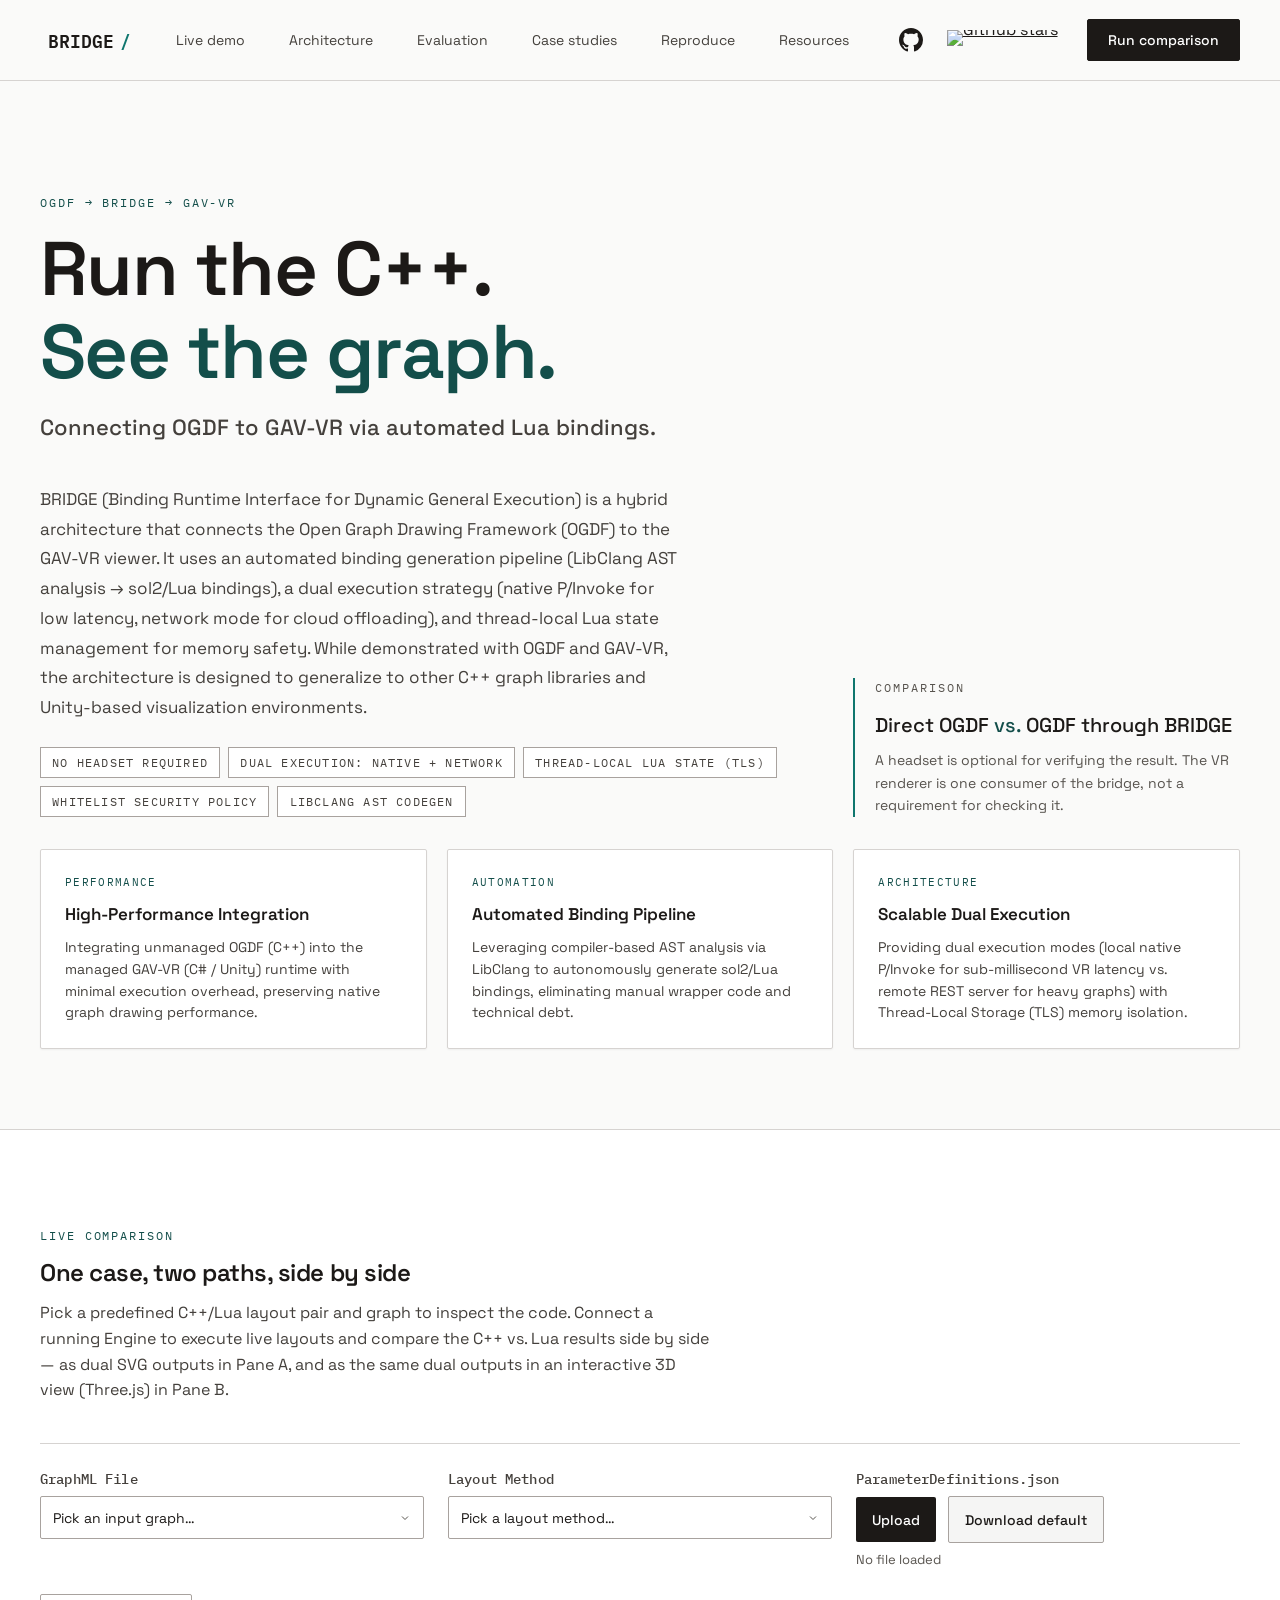
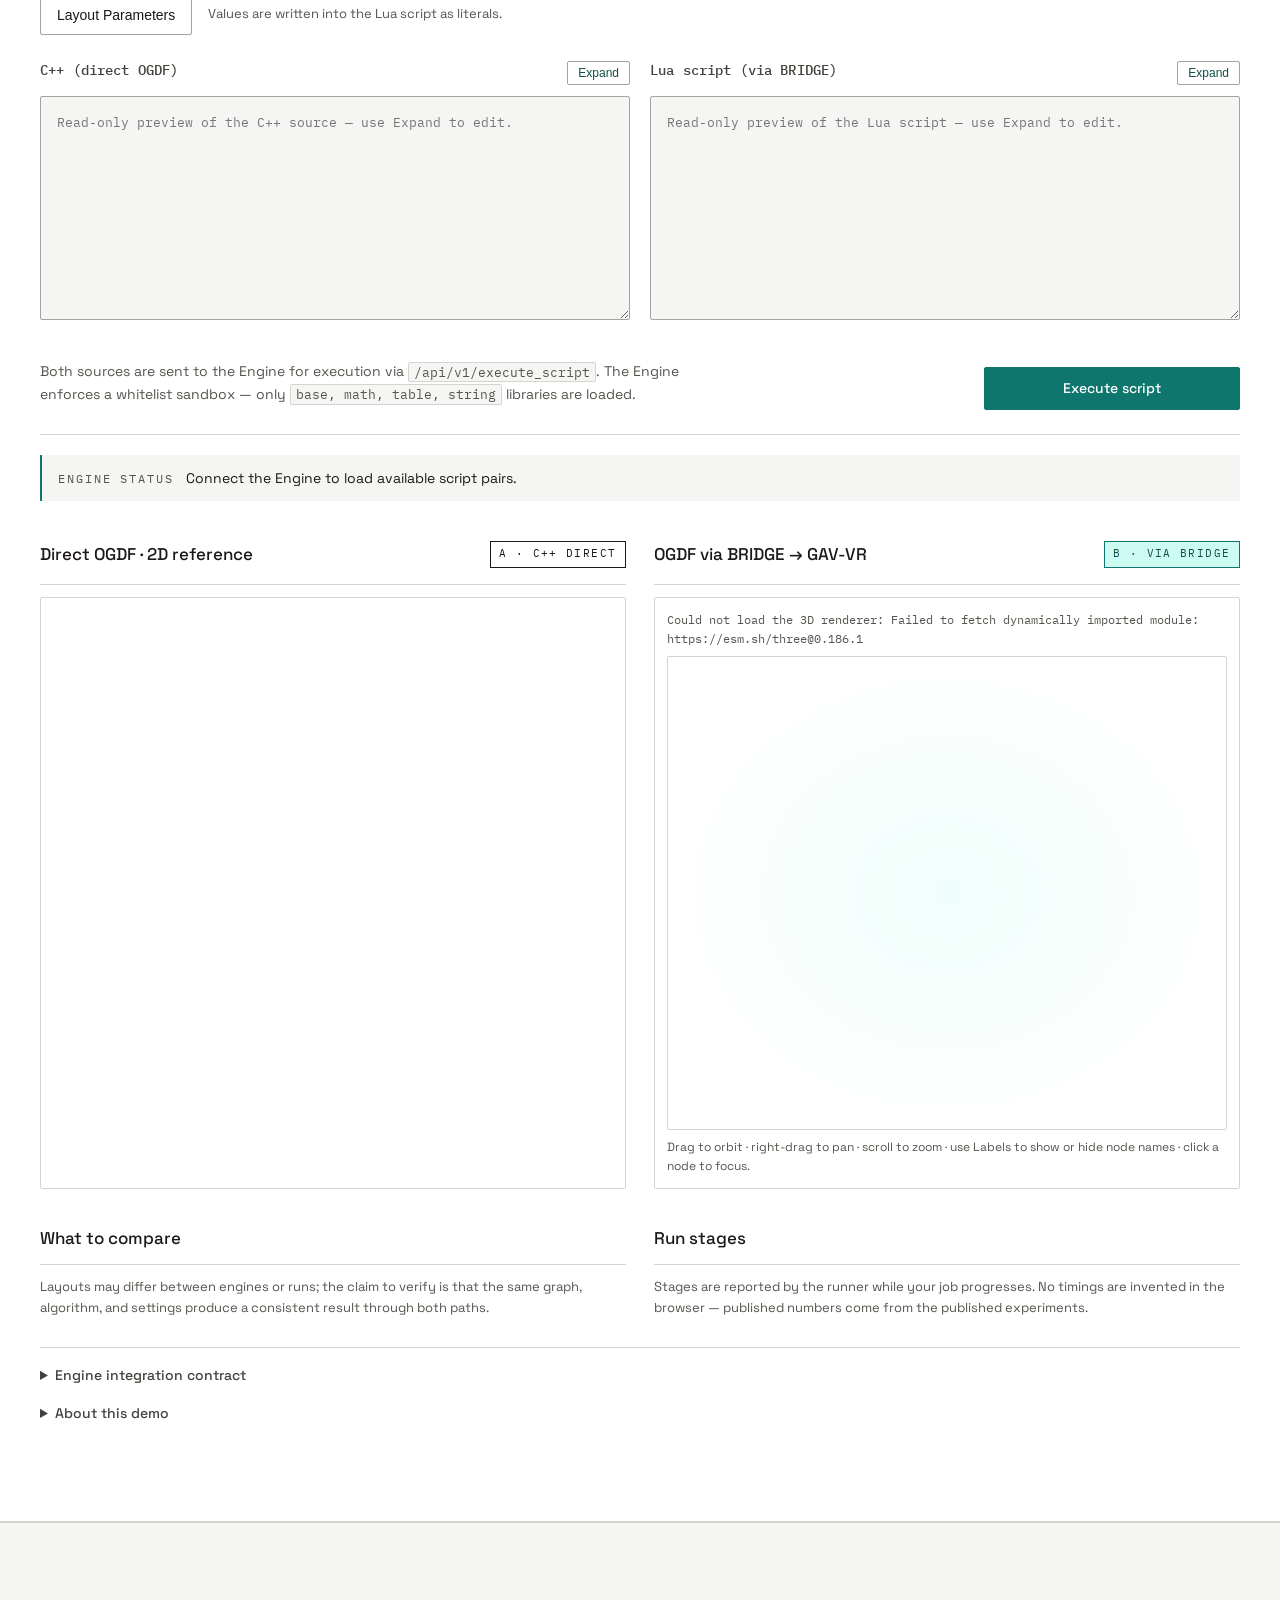
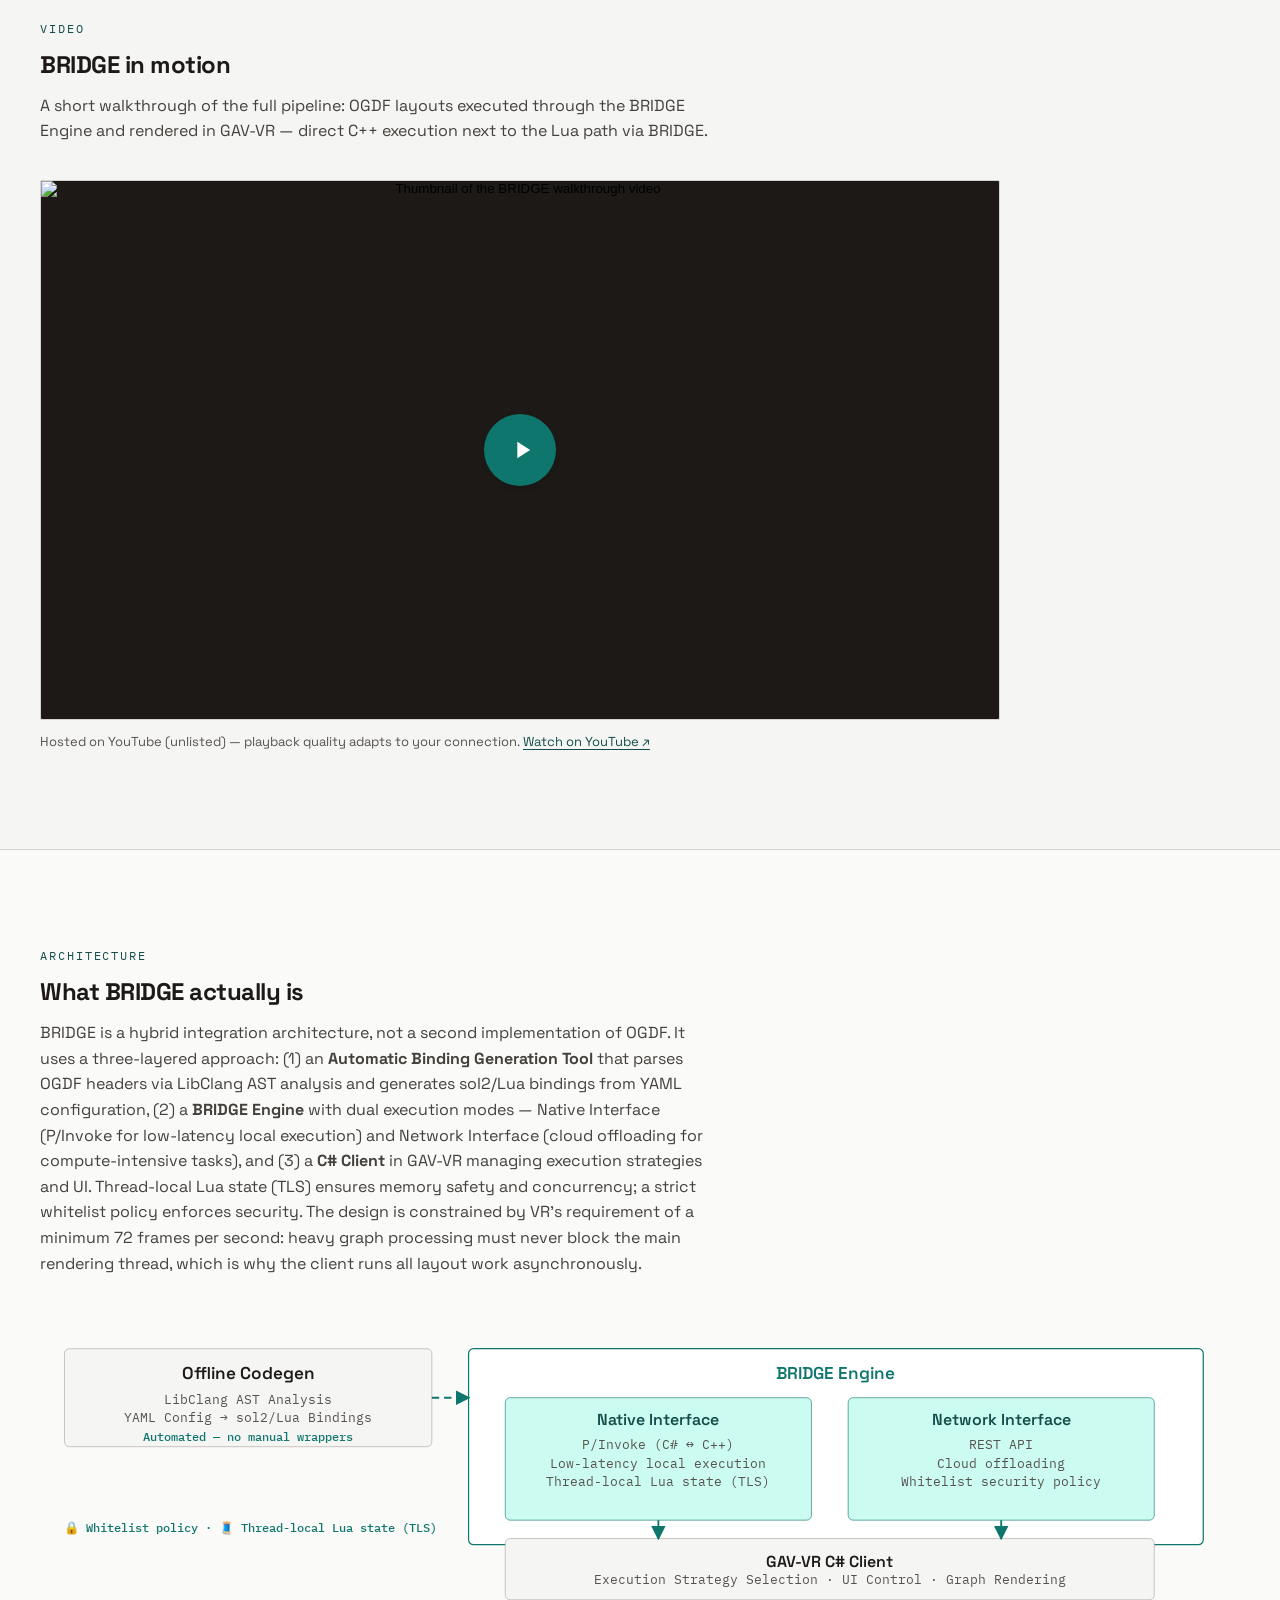
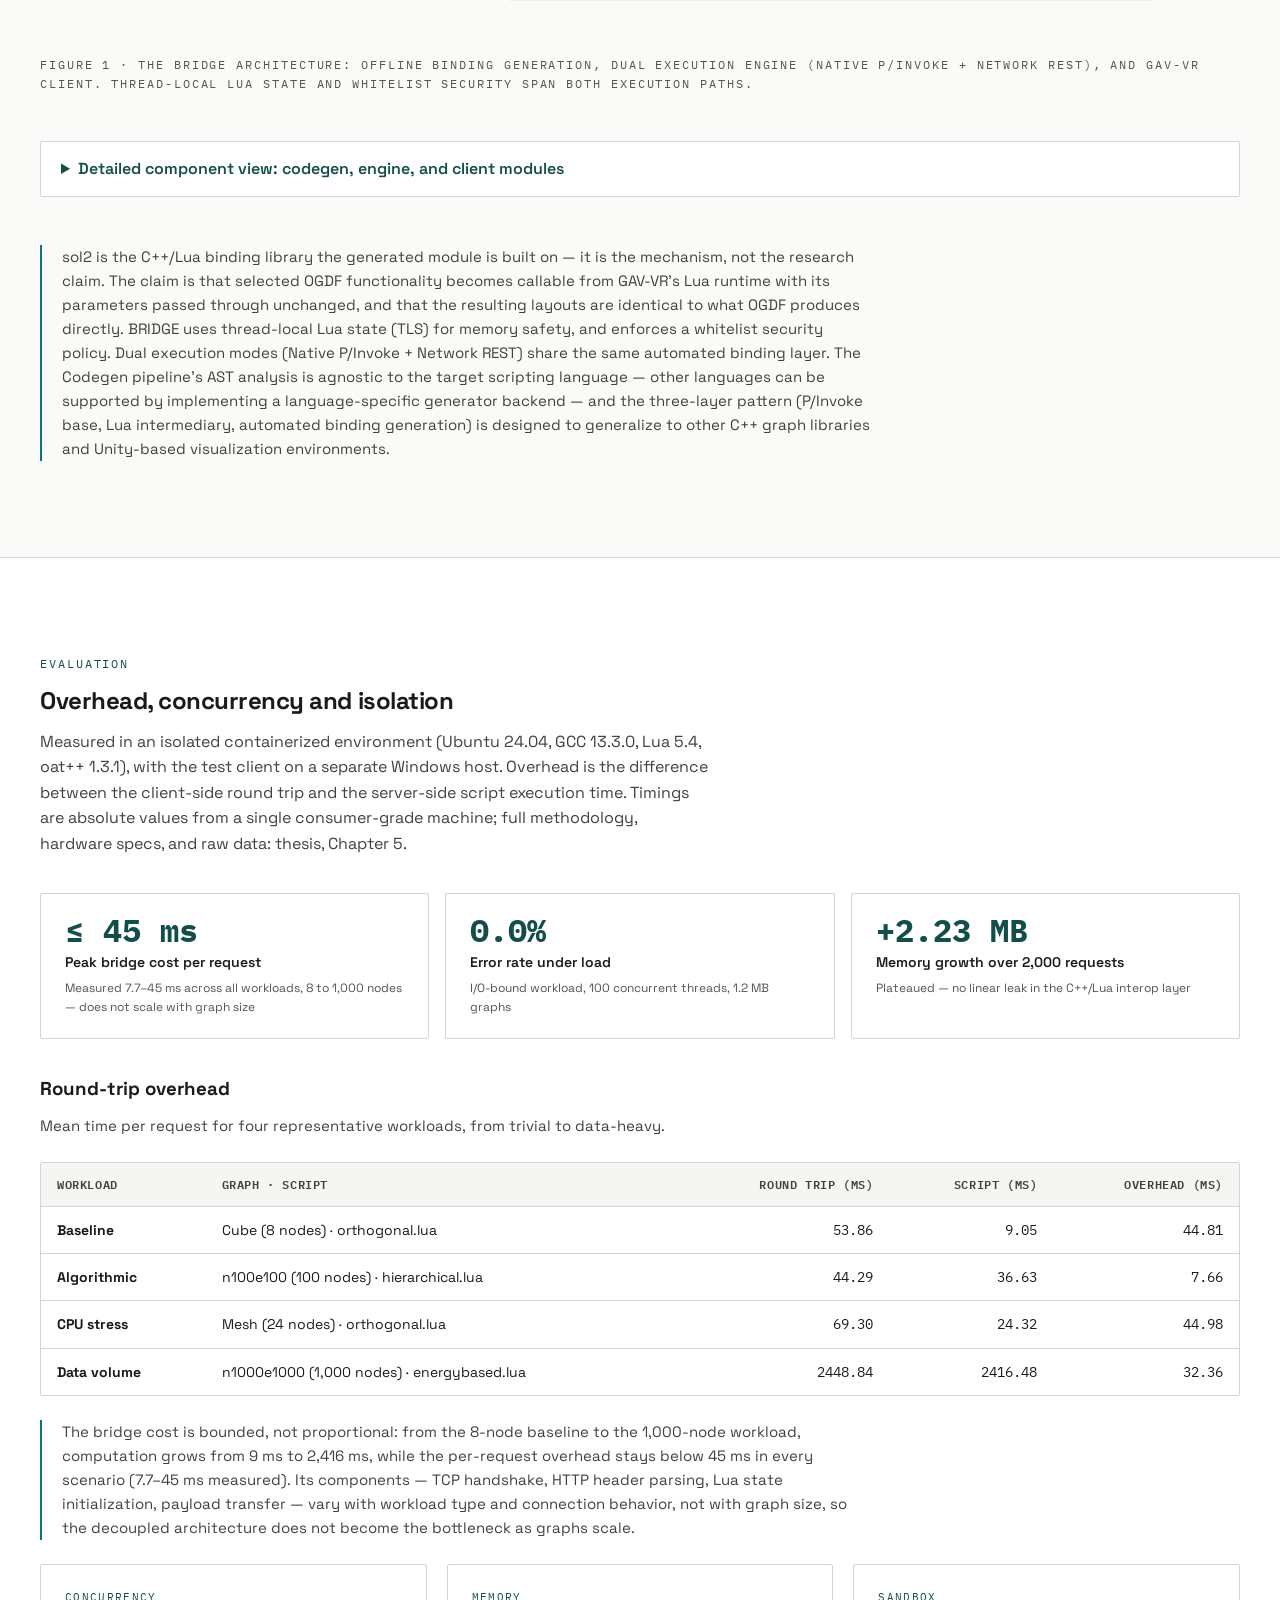
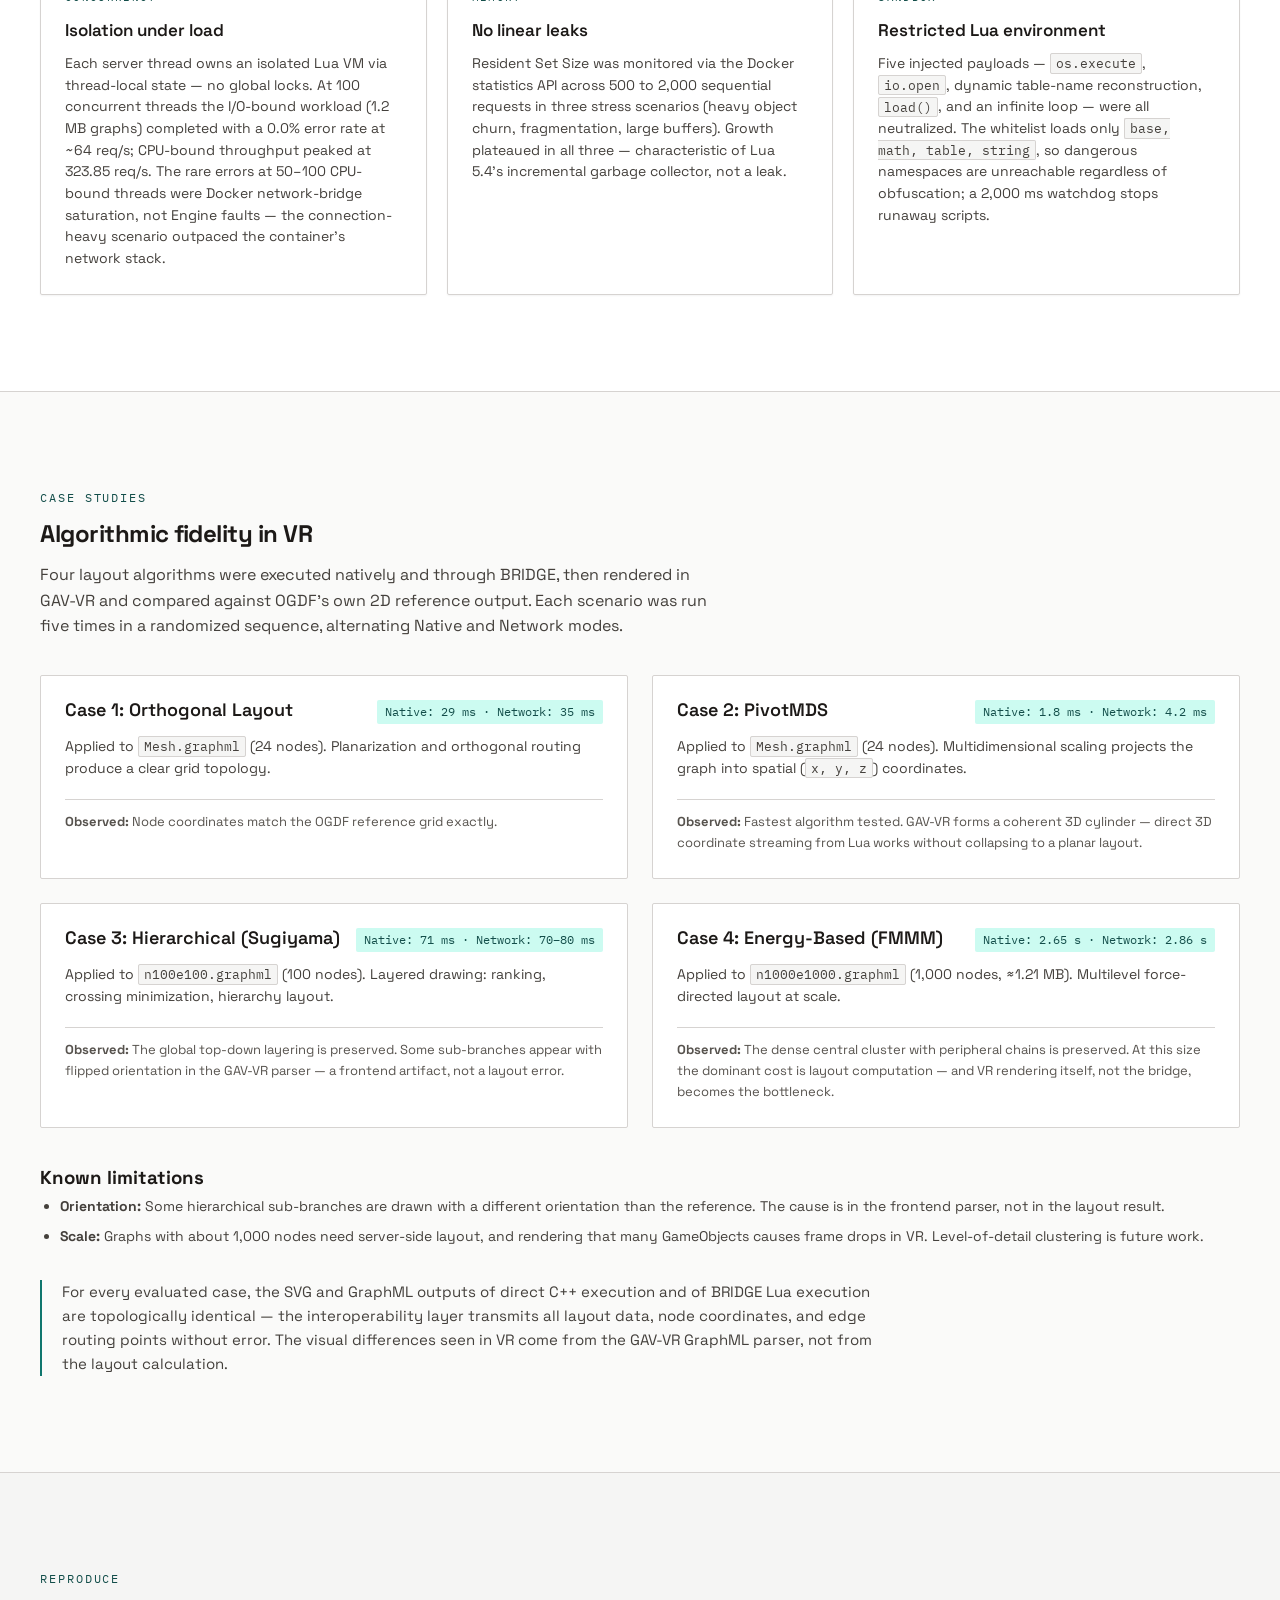
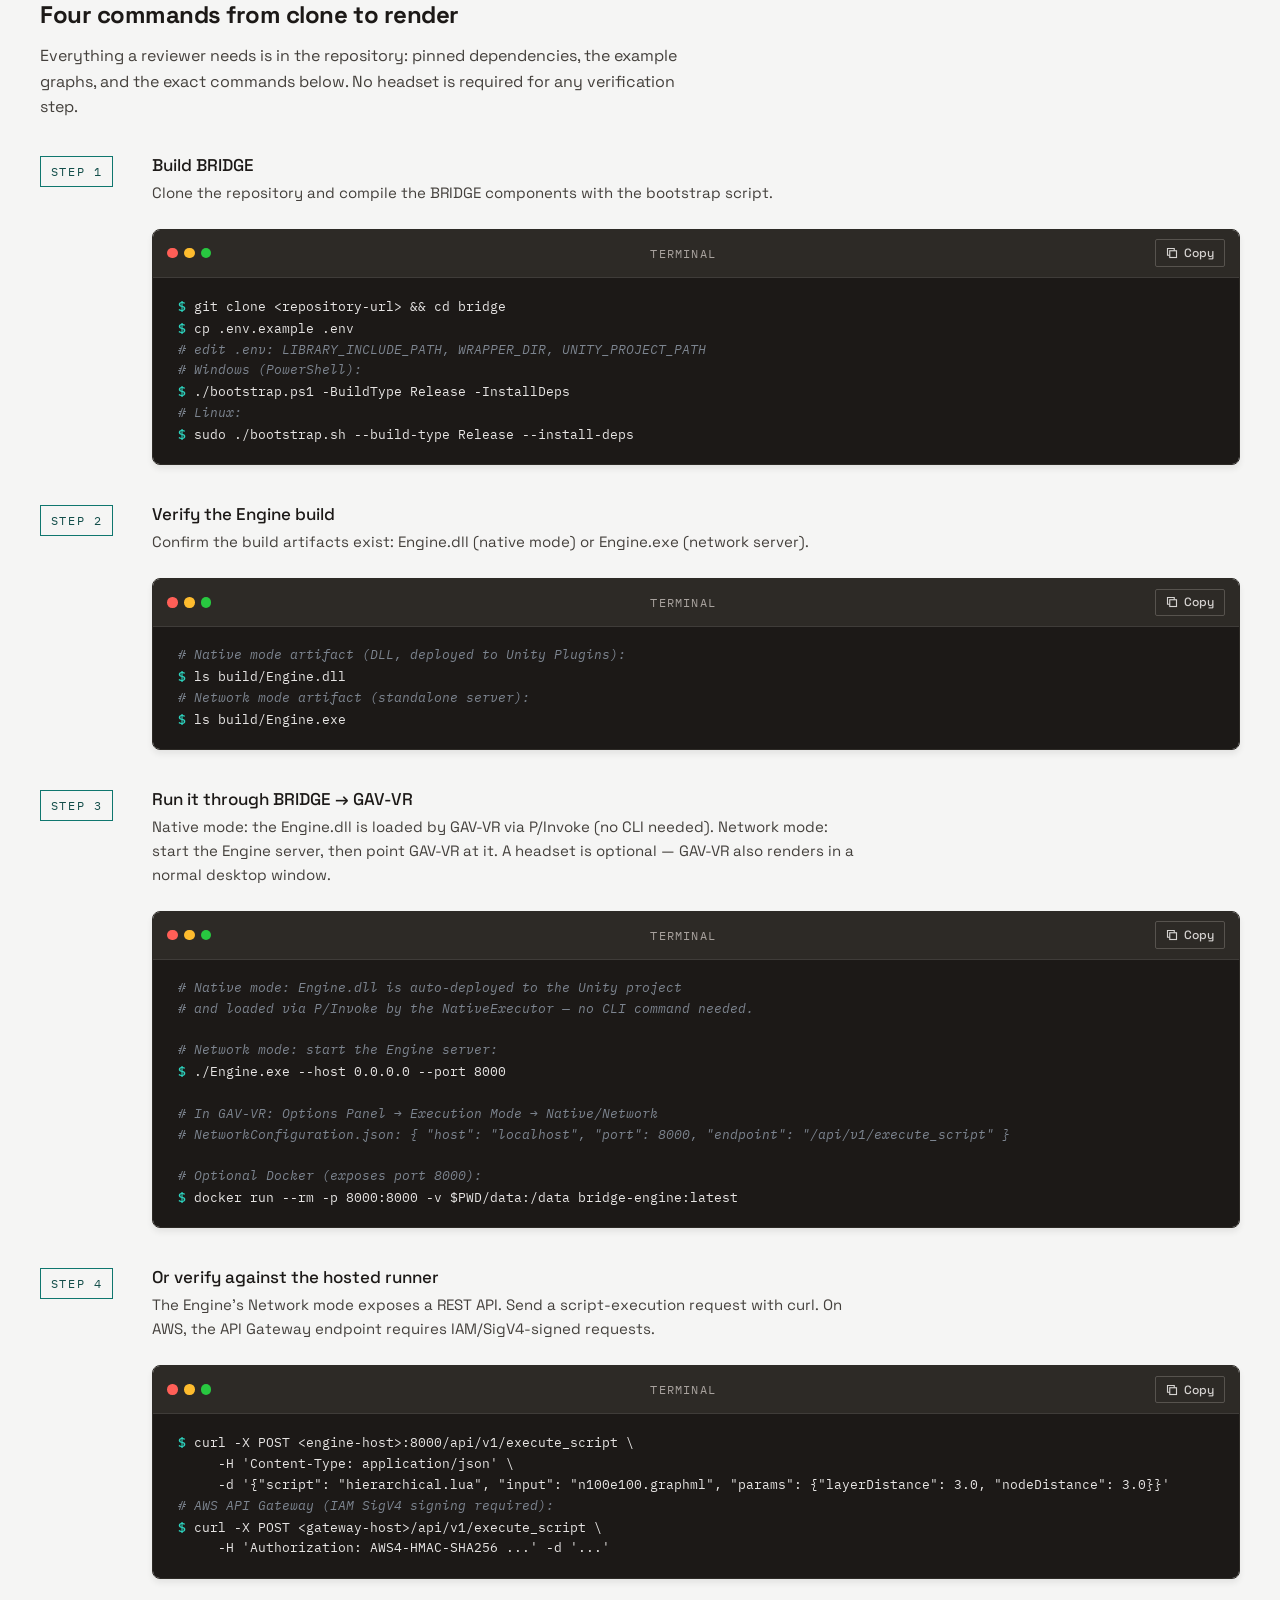
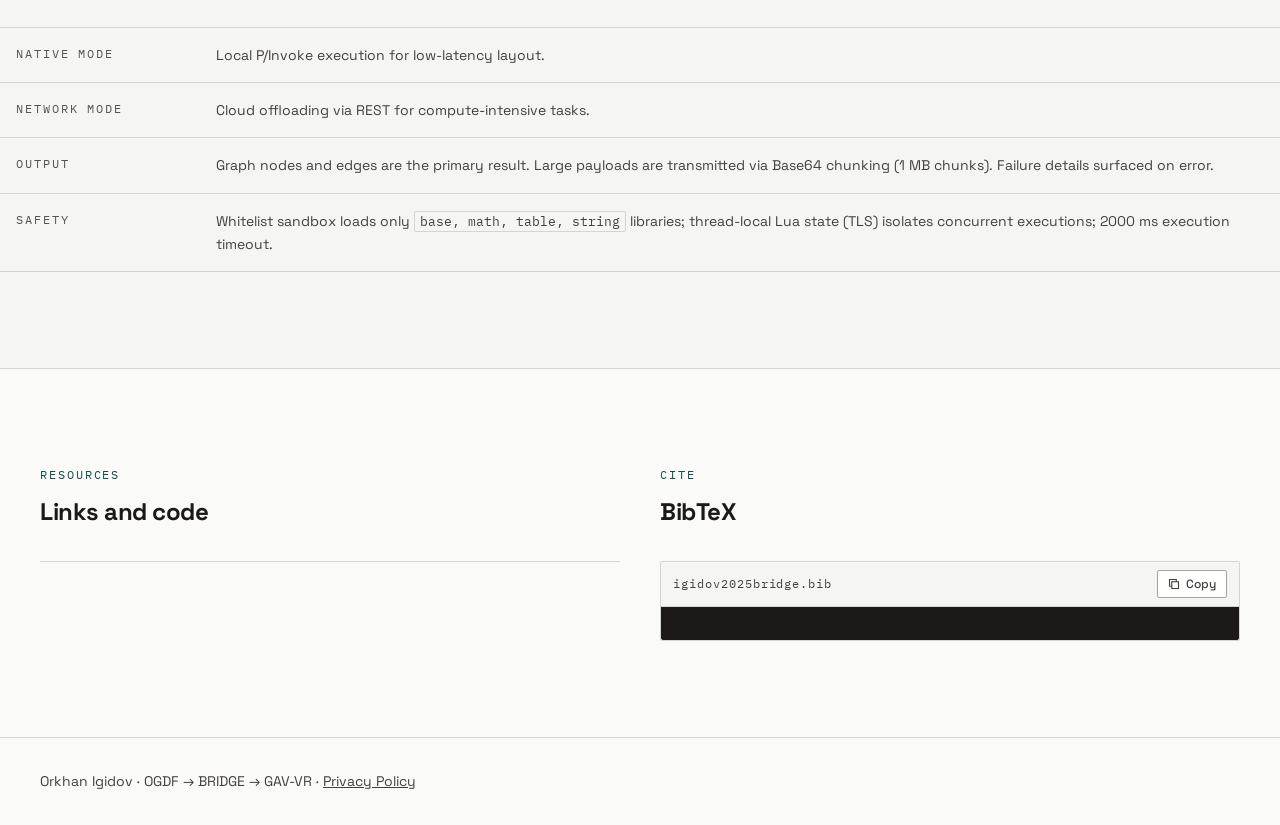
==== index.html @ afc6e01b "refactor: drop redundant Path A/B code tabs" ====
<!DOCTYPE html>
<html lang="en">

<head>
    <meta charset="UTF-8">
    <meta name="viewport" content="width=device-width, initial-scale=1.0">
    <meta name="theme-color" content="#0f766e">
    <title>BRIDGE — Connecting OGDF to GAV-VR</title>
    <meta name="description"
        content="BRIDGE: A hybrid architecture connecting OGDF (C++) to GAV-VR (C#) via automated Lua bindings. Dual execution (native P/Invoke & network REST), thread-local Lua state management, and a whitelist security policy.">
    <link rel="icon" href="favicon.svg" type="image/svg+xml">
    <link rel="preconnect" href="https://fonts.googleapis.com">
    <link rel="preconnect" href="https://fonts.gstatic.com" crossorigin>
    <link rel="preload" as="style"
        href="https://fonts.googleapis.com/css2?family=Space+Grotesk:wght@400;500;600;700&family=IBM+Plex+Mono:wght@400;500&display=swap">
    <link
        href="https://fonts.googleapis.com/css2?family=Space+Grotesk:wght@400;500;600;700&family=IBM+Plex+Mono:wght@400;500&display=swap"
        rel="stylesheet">
    <link rel="stylesheet" href="assets/css/site.css">
    <script type="importmap">
        {
            "imports": {
                "three": "https://esm.sh/three@0.186.1",
                "three/": "https://esm.sh/three@0.186.1/"
            }
        }
    </script>
    <script defer src="https://cloud.umami.is/script.js" data-website-id="b0d4f36b-e59e-4ef0-b8a6-f414ddff5cad"></script>
</head>

<body>

    <header class="site-header">
        <div class="container header-inner">
            <a class="brand" href="#top">BRIDGE<span class="brand-mark">/</span></a>
            <nav class="nav" aria-label="Main">
                <a class="nav-link" href="#demo">Live demo</a>
                <a class="nav-link" href="#architecture">Architecture</a>
                <a class="nav-link" href="#evaluation">Evaluation</a>
                <a class="nav-link" href="#case-studies">Case studies</a>
                <a class="nav-link" href="#reproduce">Reproduce</a>
                <a class="nav-link" href="#resources">Resources</a>
            </nav>
            <div class="gh-group">
                <a class="btn btn--dark btn-icon" href="https://github.com/orkhanigidov/bridge" target="_blank" rel="noopener" title="View BRIDGE on GitHub" aria-label="View BRIDGE on GitHub">
                    <svg width="24" height="24" viewBox="0 0 16 16" fill="currentColor" aria-hidden="true">
                        <path d="M8 0C3.58 0 0 3.58 0 8c0 3.54 2.29 6.53 5.47 7.59.4.07.55-.17.55-.38 0-.19-.01-.82-.01-1.49-2.01.37-2.53-.49-2.69-.94-.09-.23-.48-.94-.82-1.13-.28-.15-.68-.52-.01-.53.63-.01 1.08.58 1.23.82.72 1.21 1.87.87 2.33.66.07-.52.28-.87.51-1.07-1.78-.2-3.64-.89-3.64-3.95 0-.87.31-1.59.82-2.15-.08-.2-.36-1.02.08-2.12 0 0 .67-.21 2.2.82.64-.18 1.32-.27 2-.27.68 0 1.36.09 2 .27 1.53-1.04 2.2-.82 2.2-.82.44 1.1.16 1.92.08 2.12.51.56.82 1.27.82 2.15 0 3.07-1.87 3.75-3.65 3.95.29.25.54.73.54 1.48 0 1.07-.01 1.93-.01 2.2 0 .21.15.46.55.38A8.01 8.01 0 0 0 16 8c0-4.42-3.58-8-8-8z"/>
                    </svg>
                </a>
                <a class="star-badge-link" href="https://github.com/orkhanigidov/bridge" target="_blank" rel="noopener" title="Star BRIDGE on GitHub" aria-label="Star BRIDGE on GitHub">
                    <img src="https://img.shields.io/github/stars/orkhanigidov/bridge?style=flat&label=stars&labelColor=fafaf9&color=24292e" alt="GitHub stars" height="20">
                </a>
            </div>
            <a class="btn btn--dark" href="#demo">Run comparison</a>
        </div>
    </header>

    <main id="top">

        <!-- ============ HERO ============ -->
        <section class="hero container">
            <p class="eyebrow">OGDF → BRIDGE → GAV-VR</p>
            <h1 class="hero-title">Run the C++.<br><span class="accent">See the graph.</span></h1>
            <p class="hero-sub">Connecting OGDF to GAV-VR via automated Lua bindings.</p>
            <div class="hero-grid">
                <div>
                    <p class="hero-lede">
                        BRIDGE (Binding Runtime Interface for Dynamic General Execution) is a hybrid architecture that connects the Open Graph Drawing Framework (OGDF) to the
                        GAV-VR viewer. It uses an automated binding generation pipeline (LibClang AST analysis →
                        sol2/Lua bindings), a dual execution strategy (native P/Invoke for low latency, network mode for
                        cloud offloading), and thread-local Lua state management for memory safety. While demonstrated
                        with OGDF and GAV-VR, the architecture is designed to generalize to other C++ graph libraries
                        and Unity-based visualization environments.
                    </p>
                    <div class="badge-row">
                        <span class="badge">No headset required</span>
                        <span class="badge">Dual execution: native + network</span>
                        <span class="badge">Thread-local Lua state (TLS)</span>
                        <span class="badge">Whitelist security policy</span>
                        <span class="badge">LibClang AST codegen</span>
                    </div>
                </div>
                <div class="hero-aside">
                    <p class="label">Comparison</p>
                    <p class="hero-aside-title">Direct OGDF <span class="accent">vs.</span> OGDF through BRIDGE</p>
                    <p class="hero-aside-note">A headset is optional for verifying the result. The VR renderer is one
                        consumer of the bridge, not a requirement for checking it.</p>
                </div>
            </div>

            <div class="rq-grid">
                <div class="rq-card">
                    <span class="meta-role">Performance</span>
                    <h3>High-Performance Integration</h3>
                    <p>Integrating unmanaged OGDF (C++) into the managed GAV-VR (C# / Unity) runtime with minimal execution overhead, preserving native graph drawing performance.</p>
                </div>
                <div class="rq-card">
                    <span class="meta-role">Automation</span>
                    <h3>Automated Binding Pipeline</h3>
                    <p>Leveraging compiler-based AST analysis via LibClang to autonomously generate sol2/Lua bindings, eliminating manual wrapper code and technical debt.</p>
                </div>
                <div class="rq-card">
                    <span class="meta-role">Architecture</span>
                    <h3>Scalable Dual Execution</h3>
                    <p>Providing dual execution modes (local native P/Invoke for sub-millisecond VR latency vs. remote REST server for heavy graphs) with Thread-Local Storage (TLS) memory isolation.</p>
                </div>
            </div>
        </section>

        <!-- ============ LIVE DEMO ============ -->
        <section id="demo" class="band band--light">
            <div class="container">
                <div class="demo-head">
                    <div>
                        <p class="eyebrow">Live comparison</p>
                        <h2 class="demo-title">One case, two paths, side by side</h2>
                        <p class="lead">Pick a predefined C++/Lua layout pair and graph to inspect the code. Connect a running Engine to execute live layouts and compare the C++ vs. Lua results side by side — as dual SVG outputs in Pane A, and as the same dual outputs in an interactive 3D view (Three.js) in Pane B.</p>
                    </div>
                    <!-- API-key auth disabled temporarily: the backend no longer
                         accepts API keys. Remove the hidden attribute to re-enable,
                         together with the commented key handling in js/ui/demo.js,
                         js/api/engineClient.js, and js/config/siteConfig.js. -->
                    <div class="api-key-field" hidden>
                        <label class="label" for="api-key">Engine API key (optional)</label>
                        <div class="api-key-row">
                            <input id="api-key" type="password" autocomplete="off" spellcheck="false"
                                placeholder="Enter API key to run live Engine">
                            <button id="load-resources" class="btn btn--dark" type="button">Reload examples</button>
                        </div>
                    </div>
                </div>

                <noscript>
                    <p class="mode-note">The live demo requires JavaScript. All other sections work without it.</p>
                </noscript>

                <div id="panel-case" class="mode-panel">
                    <div class="control-row">
                        <div class="control">
                            <label class="label" for="graph-select">GraphML File</label>
                            <select id="graph-select">
                                <option value="">Pick an input graph…</option>
                            </select>
                        </div>
                        <div class="control">
                            <label class="label" for="method-select">Layout Method</label>
                            <select id="method-select">
                                <option value="">Pick a layout method…</option>
                            </select>
                        </div>
                        <div class="control" id="parameters-upload">
                            <label class="label" for="file-parameters">ParameterDefinitions.json</label>
                            <div class="param-select-group">
                                <label class="param-upload-btn">
                                    Upload
                                    <input type="file" id="file-parameters" accept=".json,application/json"
                                        style="display:none">
                                </label>
                                <a href="examples/parameter-definitions.json" download class="param-download"
                                    title="Download default ParameterDefinitions.json">
                                    Download default
                                </a>
                            </div>
                            <div id="param-file-status" class="param-file-status">No file loaded</div>
                        </div>
                    </div>

                    <!-- Layout parameters: fields live in the modal, opened from the toolbar. -->
                    <div class="params-toolbar">
                        <button type="button" id="open-parameters" class="param-open-btn" aria-haspopup="dialog">
                            Layout Parameters
                            <span id="parameters-count" class="param-count" hidden>0</span>
                        </button>
                        <span class="param-toolbar-note">Values are written into the Lua script as literals.</span>
                    </div>

                    <div class="editor-grid">
                        <div class="editor">
                            <div class="editor-head">
                                <label class="label" for="source-direct">C++ (direct OGDF)</label>
                                <button type="button" class="expand-btn" data-expand="source-direct"
                                    aria-haspopup="dialog" title="Open a larger editor for this source">Expand</button>
                            </div>
                            <textarea id="source-direct" spellcheck="false" readonly
                                title="Read-only preview — use Expand to edit"
                                placeholder="Read-only preview of the C++ source — use Expand to edit."></textarea>
                        </div>
                        <div class="editor">
                            <div class="editor-head">
                                <label class="label" for="source-bridge">Lua script (via BRIDGE)</label>
                                <button type="button" class="expand-btn" data-expand="source-bridge"
                                    aria-haspopup="dialog" title="Open a larger editor for this source">Expand</button>
                            </div>
                            <textarea id="source-bridge" spellcheck="false" readonly
                                title="Read-only preview — use Expand to edit"
                                placeholder="Read-only preview of the Lua script — use Expand to edit."></textarea>
                        </div>
                    </div>

                    <!-- Source editor modal: opened from the Expand button on each editor.
                         Edits are applied to the source field only on Apply. -->
                    <dialog id="editor-modal" class="editor-modal" aria-labelledby="editor-modal-title">
                        <div class="modal-head">
                            <div class="modal-heading">
                                <div>
                                    <h3 id="editor-modal-title">Editor</h3>
                                    <p class="modal-sub">Edits apply to the source when you choose Apply.</p>
                                </div>
                            </div>
                            <button type="button" id="close-editor" class="modal-close"
                                aria-label="Close editor">&times;</button>
                        </div>
                        <div class="modal-body">
                            <div class="code-editor">
                                <pre id="editor-modal-gutter" class="code-editor-gutter" aria-hidden="true">1</pre>
                                <textarea id="editor-modal-source" spellcheck="false" wrap="off"
                                    aria-label="Source code"></textarea>
                            </div>
                        </div>
                        <div class="modal-foot">
                            <span id="editor-modal-status" class="code-editor-status"></span>
                            <div class="modal-actions">
                                <button type="button" id="editor-cancel" class="btn">Cancel</button>
                                <button type="button" id="editor-apply" class="btn btn--primary">Apply</button>
                            </div>
                        </div>
                    </dialog>

                    <div class="custom-foot">
                        <p class="mode-note">Both sources are sent to the Engine for execution via
                            <code>/api/v1/execute_script</code>. The Engine enforces a whitelist sandbox — only
                            <code>base, math, table, string</code> libraries are loaded.
                        </p>
                        <button id="run-custom" class="btn btn--primary" type="button">Execute script</button>
                    </div>
                </div>

                <!-- Layout parameters modal: opened from the toolbar button above. -->
                <dialog id="parameters-modal" class="parameters-modal" aria-labelledby="parameters-modal-title">
                    <div class="modal-head">
                        <div class="modal-heading">
                            <span class="modal-icon" aria-hidden="true">
                                <svg width="20" height="20" viewBox="0 0 24 24" fill="none" stroke="currentColor"
                                    stroke-width="2" stroke-linecap="round" stroke-linejoin="round">
                                    <path d="M4 21v-7M4 10V3M12 21v-9M12 8V3M20 21v-5M20 12V3M1 14h6M9 8h6M17 16h6" />
                                </svg>
                            </span>
                            <div>
                                <h3 id="parameters-modal-title">Layout Parameters</h3>
                                <p class="modal-sub">Fields follow the loaded Lua script — each change is written into the
                                    code as a literal before execution.</p>
                            </div>
                        </div>
                        <button type="button" id="close-parameters" class="modal-close"
                            aria-label="Close layout parameters">&times;</button>
                    </div>
                    <div class="modal-body">
                        <div id="layout-parameters" hidden></div>
                        <p id="parameters-empty" class="param-empty" hidden>
                            No parameters yet. Pick a layout method and a graph first, or upload
                            ParameterDefinitions.json.
                        </p>
                    </div>
                </dialog>

                <p class="status" id="status" role="status" aria-live="polite">
                    <span class="label">Engine status</span>
                    <span id="status-message">Connect the Engine to load available script pairs.</span>
                    <span class="status-job" id="status-job" hidden></span>
                </p>

                <div class="panes">
                    <section class="pane pane--a">
                        <header class="pane-head">
                            <h3>Direct OGDF · 2D reference</h3>
                            <span class="side-tag side-tag--a">A · C++ direct</span>
                        </header>
                        <div class="pane-body">
                            <div class="view-switch" id="svg-switch" hidden role="group" aria-label="Path to display">
                                <button type="button" data-view="cpp" class="is-active">C++ direct</button>
                                <button type="button" data-view="lua">Lua · via BRIDGE</button>
                            </div>
                            <div id="svg-output"></div>
                        </div>
                    </section>
                    <section class="pane pane--b">
                        <header class="pane-head">
                            <h3>OGDF via BRIDGE → GAV-VR</h3>
                            <span class="side-tag side-tag--b">B · via BRIDGE</span>
                        </header>
                        <div class="pane-body pane-body--3d">
                            <div class="view-switch" id="graphml-switch" hidden role="group"
                                aria-label="GraphML source to render">
                                <button type="button" data-view="lua" class="is-active">Lua · via BRIDGE</button>
                                <button type="button" data-view="cpp">C++ direct</button>
                            </div>
                            <p class="graph3d-meta" id="graph3d-meta" role="status" aria-live="polite">Run the Engine
                                to explore its GraphML result.</p>
                            <div id="graph3d-stage" class="graph3d-stage" aria-label="GraphML 3D visualization"
                                aria-describedby="graph3d-meta graph3d-help"></div>
                            <p class="graph3d-help" id="graph3d-help">Drag to orbit · right-drag to pan · scroll to zoom ·
                                use Labels to show or hide node names · click a node to focus.</p>
                        </div>
                    </section>
                </div>

                <div class="panel-grid">
                    <div class="panel">
                        <div class="panel-head"><span class="panel-title">What to compare</span></div>
                        <div class="check-rows" id="checks-list"></div>
                        <p class="panel-note">Layouts may differ between engines or runs; the claim to verify is that
                            the same graph, algorithm, and settings produce a consistent result through both paths.</p>
                    </div>
                    <div class="panel">
                        <div class="panel-head">
                            <span class="panel-title">Run stages</span>
                            <span class="stages-summary" id="stages-summary" hidden></span>
                        </div>
                        <div class="check-rows" id="stages-list"></div>
                        <p class="panel-note">Stages are reported by the runner while your job progresses. No timings
                            are invented in the browser — published numbers come from the published experiments.</p>
                    </div>
                </div>

                <details class="contract">
                    <summary>Engine integration contract</summary>
                    <div class="contract-grid">
                        <div>
                            <p class="label">Endpoint</p>
                            <p><code>POST /api/v1/execute_script</code> — the Engine's single documented route
                                (mirroring the C++ ExecutionController). The request carries the Lua script name,
                                the input graph, and script parameters.
                            </p>
                            <p>Operational parameters per <code>NetworkConfiguration.json</code>:
                                <code>timeout: 30</code> seconds and <code>retryCount: 3</code> for robustness
                                against transient network instability.
                            </p>
                            <p>Native mode bypasses HTTP entirely: the C# NativeBridge imports
                                <code>InitializeBindings</code>, <code>ExecuteScript</code>, and
                                <code>FreeExecutionResponse</code> via P/Invoke.
                            </p>
                        </div>
                        <div>
                            <p class="label">Request / response shape</p>
                            <p>Request: <code>{ "script", "input", "params" }</code> — e.g.
                                <code>{ "script": "hierarchical.lua", "input": "n100e100.graphml",
                                "params": { "layerDistance": 3.0 } }</code>.
                            </p>
                            <p>Response: execution results with the output graph (nodes with
                                <code>x, y, z</code> coordinates and edges). Large outputs are transmitted via a
                                Base64 chunking protocol (<code>MAX_CHUNK_DATA_SIZE</code> = 1 MB).
                            </p>
                            <p>On AWS, the API Gateway fronts the EC2-hosted Engine with HTTPS and
                                IAM authorization; clients sign requests via SigV4. The Engine enforces a
                                whitelist sandbox (only <code>base, math, table, string</code> libraries) and a
                                2000 ms execution timeout per script.
                            </p>
                        </div>
                    </div>
                </details>

                <details class="about">
                    <summary>About this demo</summary>
                    <p>
                        Pane A renders only the SVG the Engine returns; until the Engine is connected it stays empty —
                        that is the correct state, and the page ships no sample graphs. Pane B parses GraphML files
                        directly in the browser and shows their original x/y/z coordinate layout in a 3D
                        projection — it works without the Engine. Every output a reviewer sees was therefore
                        produced by the published pipeline: the same Lua
                        script executed through the BRIDGE Engine in Native (P/Invoke) or Network (REST) mode,
                        with node coordinates and edges returned to this page unmodified. The Engine enforces a
                        whitelist sandbox and a fresh Lua state per execution.
                    </p>
                </details>
            </div>
        </section>

        <!-- ============ VIDEO ============ -->
        <section id="video" class="band band--muted">
            <div class="container">
                <div class="section-head">
                    <p class="eyebrow">Video</p>
                    <h2>BRIDGE in motion</h2>
                    <p class="lead">
                        A short walkthrough of the full pipeline: OGDF layouts executed through the BRIDGE Engine and
                        rendered in GAV-VR — direct C++ execution next to the Lua path via BRIDGE.
                    </p>
                </div>
                <figure class="video-embed" data-video-embed data-video-id="Ir4Ti0h7QJU">
                    <div class="video-stage">
                        <button type="button" class="video-facade"
                            aria-label="Play video: BRIDGE walkthrough (loads the YouTube player)">
                            <img src="https://i.ytimg.com/vi/Ir4Ti0h7QJU/maxresdefault.jpg"
                                alt="Thumbnail of the BRIDGE walkthrough video" loading="lazy" width="1280"
                                height="720">
                            <span class="video-play" aria-hidden="true">
                                <svg width="28" height="28" viewBox="0 0 24 24" fill="currentColor"
                                    aria-hidden="true">
                                    <path d="M8 5v14l11-7z" />
                                </svg>
                            </span>
                            <span class="video-preview-hint" aria-hidden="true">Muted preview · click to watch</span>
                        </button>
                        <!-- The muted looping preview iframe is injected here by js/ui/videoEmbed.js -->
                    </div>
                    <figcaption class="video-caption">Hosted on YouTube (unlisted) — playback quality adapts to
                        your connection. <a href="https://youtu.be/Ir4Ti0h7QJU" target="_blank"
                            rel="noopener">Watch on YouTube ↗</a></figcaption>
                </figure>
            </div>
        </section>

        <!-- ============ ARCHITECTURE ============ -->
        <section id="architecture" class="band">
            <div class="container">
                <div class="section-head">
                    <p class="eyebrow">Architecture</p>
                    <h2>What BRIDGE actually is</h2>
                    <p class="lead">
                        BRIDGE is a hybrid integration architecture, not a second implementation of OGDF. It uses a
                        three-layered approach: (1) an <strong>Automatic Binding Generation Tool</strong> that parses
                        OGDF headers via LibClang AST analysis and generates sol2/Lua bindings from YAML configuration,
                        (2) a <strong>BRIDGE Engine</strong> with dual execution modes — Native Interface (P/Invoke for
                        low-latency local execution) and Network Interface (cloud offloading for compute-intensive
                        tasks), and (3) a <strong>C# Client</strong> in GAV-VR managing execution strategies and UI.
                        Thread-local Lua state (TLS) ensures memory safety and concurrency; a strict whitelist policy
                        enforces security. The design is constrained by VR's requirement of a minimum 72 frames per
                        second: heavy graph processing must never block the main rendering thread, which is why the
                        client runs all layout work asynchronously.
                    </p>
                </div>
                <figure class="figure">
                    <svg viewBox="0 0 980 260" role="img"
                        aria-label="BRIDGE architecture diagram showing three layers: Offline Codegen (LibClang AST analysis, YAML config, sol2/Lua bindings), BRIDGE Engine with dual execution (Native Interface via P/Invoke for local low-latency, Network Interface via REST for cloud offloading), and GAV-VR C# Client (execution strategy, UI). Thread-local Lua state and whitelist security span both execution paths.">
                        <g font-family="'IBM Plex Mono', monospace">
                            <!-- Offline Codegen Layer -->
                            <rect x="20" y="30" width="300" height="80" fill="#f5f5f4" stroke="#a8a29e"
                                stroke-width="0.5" rx="4" />
                            <text x="170" y="55" text-anchor="middle" fill="#1c1917"
                                font-family="'Space Grotesk', sans-serif" font-size="14" font-weight="600">Offline
                                Codegen</text>
                            <text x="170" y="75" text-anchor="middle" fill="#57534e" font-size="11">LibClang AST
                                Analysis</text>
                            <text x="170" y="90" text-anchor="middle" fill="#57534e" font-size="11">YAML Config →
                                sol2/Lua Bindings</text>
                            <text x="170" y="105" text-anchor="middle" fill="#0f766e" font-size="10"
                                font-weight="500">Automated — no manual wrappers</text>

                            <!-- BRIDGE Engine Layer -->
                            <rect x="350" y="30" width="600" height="160" fill="#ffffff" stroke="#0f766e"
                                stroke-width="1" rx="4" />
                            <text x="650" y="55" text-anchor="middle" fill="#0f766e"
                                font-family="'Space Grotesk', sans-serif" font-size="14" font-weight="600">BRIDGE
                                Engine</text>

                            <!-- Native Interface -->
                            <rect x="380" y="70" width="250" height="100" fill="#ccfbf1" stroke="#0f766e"
                                stroke-width="0.5" rx="4" />
                            <text x="505" y="92" text-anchor="middle" fill="#134e4a"
                                font-family="'Space Grotesk', sans-serif" font-size="13" font-weight="600">Native
                                Interface</text>
                            <text x="505" y="112" text-anchor="middle" fill="#57534e" font-size="11">P/Invoke (C# ↔
                                C++)</text>
                            <text x="505" y="127" text-anchor="middle" fill="#57534e" font-size="11">Low-latency local
                                execution</text>
                            <text x="505" y="142" text-anchor="middle" fill="#57534e" font-size="11">Thread-local Lua
                                state (TLS)</text>

                            <!-- Network Interface -->
                            <rect x="660" y="70" width="250" height="100" fill="#ccfbf1" stroke="#0f766e"
                                stroke-width="0.5" rx="4" />
                            <text x="785" y="92" text-anchor="middle" fill="#134e4a"
                                font-family="'Space Grotesk', sans-serif" font-size="13" font-weight="600">Network
                                Interface</text>
                            <text x="785" y="112" text-anchor="middle" fill="#57534e" font-size="11">REST API</text>
                            <text x="785" y="127" text-anchor="middle" fill="#57534e" font-size="11">Cloud
                                offloading</text>
                            <text x="785" y="142" text-anchor="middle" fill="#57534e" font-size="11">Whitelist security
                                policy</text>

                            <!-- Arrow from Codegen to Engine -->
                            <line x1="320" y1="70" x2="350" y2="70" stroke="#0f766e" stroke-width="1.5"
                                marker-end="url(#flow-arrow-1)" />

                            <!-- GAV-VR Client -->
                            <rect x="380" y="185" width="530" height="50" fill="#f5f5f4" stroke="#a8a29e"
                                stroke-width="0.5" rx="4" />
                            <text x="645" y="208" text-anchor="middle" fill="#1c1917"
                                font-family="'Space Grotesk', sans-serif" font-size="13" font-weight="600">GAV-VR C#
                                Client</text>
                            <text x="645" y="222" text-anchor="middle" fill="#57534e" font-size="11">Execution Strategy
                                Selection · UI Control · Graph Rendering</text>

                            <!-- Arrows from Engine to Client -->
                            <line x1="505" y1="170" x2="505" y2="185" stroke="#0f766e" stroke-width="1.5"
                                marker-end="url(#flow-arrow-1)" />
                            <line x1="785" y1="170" x2="785" y2="185" stroke="#0f766e" stroke-width="1.5"
                                marker-end="url(#flow-arrow-1)" />

                            <!-- Security/Memory annotations -->
                            <text x="20" y="180" fill="#0f766e" font-size="10" font-weight="500">🔒 Whitelist policy ·
                                🧵 Thread-local Lua state (TLS)</text>
                        </g>
                        <defs>
                            <marker id="flow-arrow-1" markerWidth="8" markerHeight="8" refX="7" refY="4" orient="auto">
                                <path d="M0,0 L8,4 L0,8 Z" fill="#0f766e" />
                            </marker>
                        </defs>
                    </svg>
                    <figcaption class="label">Figure 1 · The BRIDGE architecture: offline binding generation, dual
                        execution engine (native P/Invoke + network REST), and GAV-VR client. Thread-local Lua state and
                        whitelist security span both execution paths.</figcaption>
                </figure>

                <details class="arch-detail" id="arch-detail">
                    <summary>Detailed component view: codegen, engine, and client modules</summary>
                <div class="arch-zoom">
                        <span class="figure arch-inline"><svg viewBox="0 0 1560 948" role="img" aria-label="Component diagram of BRIDGE: offline codegen, BRIDGE engine with native and network execution, and the GAV-VR client." class="arch-svg"><defs><marker id="arch-arrow-inline" markerWidth="8" markerHeight="8" refX="7" refY="4" orient="auto"><path d="M0,0 L8,4 L0,8 Z" fill="#0f766e"></path></marker></defs><text x="10" y="26" class="arch-col-title">1 · Offline codegen (pre-build)</text><rect x="10" y="50" width="430" height="122" rx="6" class="arch-group arch-group--stone"></rect><text x="22" y="71" class="arch-group-title">Inputs</text><g class="arch-node arch-node--stone" style="animation-delay: 0.00s"><rect x="26" y="84" width="398" height="30" rx="4"></rect><text x="225" y="104" text-anchor="middle">Config (.yaml &amp; .env)</text></g><g class="arch-node arch-node--stone" style="animation-delay: 0.04s"><rect x="26" y="124" width="398" height="30" rx="4"></rect><text x="225" y="144" text-anchor="middle">OGDF headers &amp; wrappers</text></g><rect x="10" y="190" width="430" height="162" rx="6" class="arch-group arch-group--stone"></rect><text x="22" y="211" class="arch-group-title">IO &amp; configuration</text><g class="arch-node arch-node--stone" style="animation-delay: 0.08s"><rect x="26" y="224" width="398" height="30" rx="4"></rect><text x="225" y="244" text-anchor="middle">Env Reader</text></g><g class="arch-node arch-node--stone" style="animation-delay: 0.12s"><rect x="26" y="264" width="398" height="30" rx="4"></rect><text x="225" y="284" text-anchor="middle">Yaml Reader</text></g><g class="arch-node arch-node--stone" style="animation-delay: 0.16s"><rect x="26" y="304" width="398" height="30" rx="4"></rect><text x="225" y="324" text-anchor="middle">Header Collector</text></g><rect x="10" y="370" width="430" height="122" rx="6" class="arch-group arch-group--stone"></rect><text x="22" y="391" class="arch-group-title">Static analysis</text><g class="arch-node arch-node--stone" style="animation-delay: 0.20s"><rect x="26" y="404" width="398" height="30" rx="4"></rect><text x="225" y="424" text-anchor="middle">Clang Analyzer (LibClang)</text></g><g class="arch-node arch-node--stone" style="animation-delay: 0.24s"><rect x="26" y="444" width="398" height="30" rx="4"></rect><text x="225" y="464" text-anchor="middle">AST Visitor</text></g><rect x="10" y="510" width="430" height="82" rx="6" class="arch-group arch-group--stone"></rect><text x="22" y="531" class="arch-group-title">Code synthesis</text><g class="arch-node arch-node--stone" style="animation-delay: 0.28s"><rect x="26" y="544" width="398" height="30" rx="4"></rect><text x="225" y="564" text-anchor="middle">Sol2 Generator</text></g><rect x="10" y="610" width="430" height="82" rx="6" class="arch-group arch-group--stone"></rect><text x="22" y="631" class="arch-group-title">Output</text><g class="arch-node arch-node--stone" style="animation-delay: 0.32s"><rect x="26" y="644" width="398" height="30" rx="4"></rect><text x="225" y="664" text-anchor="middle">Generated Lua bindings (.cpp)</text></g><text x="560" y="26" class="arch-col-title">2 · BRIDGE engine (C++)</text><rect x="560" y="50" width="430" height="162" rx="6" class="arch-group arch-group--teal"></rect><text x="572" y="71" class="arch-group-title">Binding layer</text><g class="arch-node arch-node--teal" style="animation-delay: 0.36s"><rect x="576" y="84" width="398" height="30" rx="4"></rect><text x="775" y="104" text-anchor="middle">Generated bindings</text></g><g class="arch-node arch-node--teal" style="animation-delay: 0.40s"><rect x="576" y="124" width="398" height="30" rx="4"></rect><text x="775" y="144" text-anchor="middle">Manual registers</text></g><g class="arch-node arch-node--teal" style="animation-delay: 0.44s"><rect x="576" y="164" width="398" height="30" rx="4"></rect><text x="775" y="184" text-anchor="middle">Lua binder</text></g><rect x="560" y="230" width="430" height="202" rx="6" class="arch-group arch-group--teal"></rect><text x="572" y="251" class="arch-group-title">Scripting core</text><g class="arch-node arch-node--teal" style="animation-delay: 0.48s"><rect x="576" y="264" width="398" height="30" rx="4"></rect><text x="775" y="284" text-anchor="middle">Lua state manager</text></g><g class="arch-node arch-node--teal" style="animation-delay: 0.52s"><rect x="576" y="304" width="398" height="30" rx="4"></rect><text x="775" y="324" text-anchor="middle">Lua script runner</text></g><g class="arch-node arch-node--teal" style="animation-delay: 0.56s"><rect x="576" y="344" width="398" height="30" rx="4"></rect><text x="775" y="364" text-anchor="middle">Script executor</text></g><g class="arch-node arch-node--teal" style="animation-delay: 0.60s"><rect x="576" y="384" width="398" height="30" rx="4"></rect><text x="775" y="404" text-anchor="middle">OGDF library</text></g><rect x="560" y="450" width="430" height="122" rx="6" class="arch-group arch-group--teal"></rect><text x="572" y="471" class="arch-group-title">Execution logic</text><g class="arch-node arch-node--teal" style="animation-delay: 0.64s"><rect x="576" y="484" width="398" height="30" rx="4"></rect><text x="775" y="504" text-anchor="middle">Execution engine</text></g><g class="arch-node arch-node--teal" style="animation-delay: 0.68s"><rect x="576" y="524" width="398" height="30" rx="4"></rect><text x="775" y="544" text-anchor="middle">Execution service</text></g><rect x="560" y="590" width="430" height="162" rx="6" class="arch-group arch-group--teal"></rect><text x="572" y="611" class="arch-group-title">Native interface</text><g class="arch-node arch-node--teal is-key" style="animation-delay: 0.72s"><rect x="576" y="624" width="398" height="30" rx="4"></rect><text x="775" y="644" text-anchor="middle">Interop C API</text></g><g class="arch-node arch-node--teal" style="animation-delay: 0.76s"><rect x="576" y="664" width="398" height="30" rx="4"></rect><text x="775" y="684" text-anchor="middle">Interop bridge</text></g><g class="arch-node arch-node--teal" style="animation-delay: 0.80s"><rect x="576" y="704" width="398" height="30" rx="4"></rect><text x="775" y="724" text-anchor="middle">Response factory</text></g><rect x="560" y="770" width="430" height="162" rx="6" class="arch-group arch-group--teal"></rect><text x="572" y="791" class="arch-group-title">Network interface</text><g class="arch-node arch-node--teal is-key" style="animation-delay: 0.84s"><rect x="576" y="804" width="398" height="30" rx="4"></rect><text x="775" y="824" text-anchor="middle">Server manager (Oat++)</text></g><g class="arch-node arch-node--teal" style="animation-delay: 0.88s"><rect x="576" y="844" width="398" height="30" rx="4"></rect><text x="775" y="864" text-anchor="middle">Execution controller</text></g><g class="arch-node arch-node--teal" style="animation-delay: 0.92s"><rect x="576" y="884" width="398" height="30" rx="4"></rect><text x="775" y="904" text-anchor="middle">Mapper (DTOs)</text></g><text x="1110" y="26" class="arch-col-title">3 · GAV-VR client (C#, Unity)</text><rect x="1110" y="50" width="430" height="82" rx="6" class="arch-group arch-group--stone"></rect><text x="1122" y="71" class="arch-group-title">Scripts &amp; config</text><g class="arch-node arch-node--stone" style="animation-delay: 0.96s"><rect x="1126" y="84" width="398" height="30" rx="4"></rect><text x="1325" y="104" text-anchor="middle">Configurations &amp; scripts</text></g><rect x="1110" y="150" width="430" height="122" rx="6" class="arch-group arch-group--stone"></rect><text x="1122" y="171" class="arch-group-title">Infrastructure</text><g class="arch-node arch-node--stone" style="animation-delay: 1.00s"><rect x="1126" y="184" width="398" height="30" rx="4"></rect><text x="1325" y="204" text-anchor="middle">App services</text></g><g class="arch-node arch-node--stone" style="animation-delay: 1.04s"><rect x="1126" y="224" width="398" height="30" rx="4"></rect><text x="1325" y="244" text-anchor="middle">Resource loader</text></g><rect x="1110" y="290" width="430" height="242" rx="6" class="arch-group arch-group--stone"></rect><text x="1122" y="311" class="arch-group-title">UI &amp; control</text><g class="arch-node arch-node--stone" style="animation-delay: 1.08s"><rect x="1126" y="324" width="398" height="30" rx="4"></rect><text x="1325" y="344" text-anchor="middle">Script list controller</text></g><g class="arch-node arch-node--stone" style="animation-delay: 1.12s"><rect x="1126" y="364" width="398" height="30" rx="4"></rect><text x="1325" y="384" text-anchor="middle">Integration controller</text></g><g class="arch-node arch-node--stone" style="animation-delay: 1.16s"><rect x="1126" y="404" width="398" height="30" rx="4"></rect><text x="1325" y="424" text-anchor="middle">Modal controller</text></g><g class="arch-node arch-node--stone" style="animation-delay: 1.20s"><rect x="1126" y="444" width="398" height="30" rx="4"></rect><text x="1325" y="464" text-anchor="middle">Parameter extractor</text></g><g class="arch-node arch-node--stone" style="animation-delay: 1.24s"><rect x="1126" y="484" width="398" height="30" rx="4"></rect><text x="1325" y="504" text-anchor="middle">Script builder</text></g><rect x="1110" y="550" width="430" height="202" rx="6" class="arch-group arch-group--stone"></rect><text x="1122" y="571" class="arch-group-title">Execution strategy</text><g class="arch-node arch-node--stone" style="animation-delay: 1.28s"><rect x="1126" y="584" width="398" height="30" rx="4"></rect><text x="1325" y="604" text-anchor="middle">Executor factory</text></g><g class="arch-node arch-node--stone" style="animation-delay: 1.32s"><rect x="1126" y="624" width="398" height="30" rx="4"></rect><text x="1325" y="644" text-anchor="middle">Native executor</text></g><g class="arch-node arch-node--stone is-key" style="animation-delay: 1.36s"><rect x="1126" y="664" width="398" height="30" rx="4"></rect><text x="1325" y="684" text-anchor="middle">Network executor</text></g><g class="arch-node arch-node--stone is-key" style="animation-delay: 1.40s"><rect x="1126" y="704" width="398" height="30" rx="4"></rect><text x="1325" y="724" text-anchor="middle">Native bridge (P/Invoke)</text></g><rect x="1110" y="770" width="430" height="82" rx="6" class="arch-group arch-group--stone"></rect><text x="1122" y="791" class="arch-group-title">Async jobs</text><g class="arch-node arch-node--stone" style="animation-delay: 1.44s"><rect x="1126" y="804" width="398" height="30" rx="4"></rect><text x="1325" y="824" text-anchor="middle">Graph update job</text></g><path d="M424 99 C484 99 484 239 424 239" class="arch-edge" marker-end="url(#arch-arrow-inline)" style="animation-delay: 0.00s"></path><path d="M424 99 C484 99 484 279 424 279" class="arch-edge" marker-end="url(#arch-arrow-inline)" style="animation-delay: 0.08s"></path><path d="M424 139 C484 139 484 319 424 319" class="arch-edge" marker-end="url(#arch-arrow-inline)" style="animation-delay: 0.16s"></path><path d="M424 319 C484 319 484 419 424 419" class="arch-edge" marker-end="url(#arch-arrow-inline)" style="animation-delay: 0.24s"></path><path d="M424 279 C484 279 484 419 424 419" class="arch-edge" marker-end="url(#arch-arrow-inline)" style="animation-delay: 0.32s"></path><path d="M225 434 L225 444" class="arch-edge" marker-end="url(#arch-arrow-inline)" style="animation-delay: 0.40s"></path><path d="M424 459 C484 459 484 559 424 559" class="arch-edge" marker-end="url(#arch-arrow-inline)" style="animation-delay: 0.48s"></path><text x="484" y="509" text-anchor="middle" class="arch-edge-label">Metadata (class / enum / func)</text><path d="M424 559 C484 559 484 659 424 659" class="arch-edge" marker-end="url(#arch-arrow-inline)" style="animation-delay: 0.56s"></path><path d="M424 659 C500 659 500 99 576 99" class="arch-edge" marker-end="url(#arch-arrow-inline)" style="animation-delay: 0.64s"></path><path d="M974 99 C1034 99 1034 179 974 179" class="arch-edge" marker-end="url(#arch-arrow-inline)" style="animation-delay: 0.72s"></path><path d="M775 154 L775 164" class="arch-edge" marker-end="url(#arch-arrow-inline)" style="animation-delay: 0.80s"></path><path d="M974 279 C1034 279 1034 179 974 179" class="arch-edge" marker-end="url(#arch-arrow-inline)" style="animation-delay: 0.88s"></path><text x="1034" y="229" text-anchor="middle" class="arch-edge-label">uses</text><path d="M775 304 L775 294" class="arch-edge" marker-end="url(#arch-arrow-inline)" style="animation-delay: 0.96s"></path><text x="781" y="299" text-anchor="start" class="arch-edge-label">gets state</text><path d="M775 334 L775 344" class="arch-edge" marker-end="url(#arch-arrow-inline)" style="animation-delay: 1.04s"></path><path d="M775 374 L775 384" class="arch-edge" marker-end="url(#arch-arrow-inline)" style="animation-delay: 1.12s"></path><text x="781" y="379" text-anchor="start" class="arch-edge-label">calls</text><path d="M775 654 L775 664" class="arch-edge" marker-end="url(#arch-arrow-inline)" style="animation-delay: 1.20s"></path><path d="M775 694 L775 704" class="arch-edge" marker-end="url(#arch-arrow-inline)" style="animation-delay: 1.28s"></path><text x="781" y="699" text-anchor="start" class="arch-edge-label">error case</text><path d="M974 499 C1034 499 1034 719 974 719" class="arch-edge" marker-end="url(#arch-arrow-inline)" style="animation-delay: 1.36s"></path><text x="1034" y="609" text-anchor="middle" class="arch-edge-label">success case</text><path d="M974 679 C1034 679 1034 499 974 499" class="arch-edge" marker-end="url(#arch-arrow-inline)" style="animation-delay: 1.44s"></path><path d="M974 499 C1034 499 1034 319 974 319" class="arch-edge" marker-end="url(#arch-arrow-inline)" style="animation-delay: 1.52s"></path><path d="M775 834 L775 844" class="arch-edge" marker-end="url(#arch-arrow-inline)" style="animation-delay: 1.60s"></path><path d="M974 859 C1034 859 1034 539 974 539" class="arch-edge" marker-end="url(#arch-arrow-inline)" style="animation-delay: 1.68s"></path><path d="M775 874 L775 884" class="arch-edge" marker-end="url(#arch-arrow-inline)" style="animation-delay: 1.76s"></path><text x="781" y="879" text-anchor="start" class="arch-edge-label">uses</text><path d="M974 539 C1034 539 1034 319 974 319" class="arch-edge" marker-end="url(#arch-arrow-inline)" style="animation-delay: 1.84s"></path><text x="1034" y="489" text-anchor="middle" class="arch-edge-label">Base64 decode / encode</text><path d="M1126 99 C1066 99 1066 239 1126 239" class="arch-edge" marker-end="url(#arch-arrow-inline)" style="animation-delay: 1.92s"></path><path d="M1325 224 L1325 214" class="arch-edge" marker-end="url(#arch-arrow-inline)" style="animation-delay: 2.00s"></path><path d="M1126 199 C1066 199 1066 339 1126 339" class="arch-edge" marker-end="url(#arch-arrow-inline)" style="animation-delay: 2.08s"></path><path d="M1126 199 C1066 199 1066 419 1126 419" class="arch-edge" marker-end="url(#arch-arrow-inline)" style="animation-delay: 2.16s"></path><path d="M1126 339 C1066 339 1066 419 1126 419" class="arch-edge" marker-end="url(#arch-arrow-inline)" style="animation-delay: 2.24s"></path><text x="1066" y="379" text-anchor="middle" class="arch-edge-label">selects</text><path d="M1325 404 L1325 394" class="arch-edge" marker-end="url(#arch-arrow-inline)" style="animation-delay: 2.32s"></path><path d="M1325 434 L1325 444" class="arch-edge" marker-end="url(#arch-arrow-inline)" style="animation-delay: 2.40s"></path><text x="1331" y="439" text-anchor="start" class="arch-edge-label">uses</text><path d="M1126 379 C1066 379 1066 499 1126 499" class="arch-edge" marker-end="url(#arch-arrow-inline)" style="animation-delay: 2.48s"></path><text x="1066" y="439" text-anchor="middle" class="arch-edge-label">uses</text><path d="M1126 499 C1066 499 1066 599 1126 599" class="arch-edge" marker-end="url(#arch-arrow-inline)" style="animation-delay: 2.56s"></path><path d="M1325 614 L1325 624" class="arch-edge" marker-end="url(#arch-arrow-inline)" style="animation-delay: 2.64s"></path><text x="1331" y="619" text-anchor="start" class="arch-edge-label">mode: native</text><path d="M1126 599 C1066 599 1066 679 1126 679" class="arch-edge" marker-end="url(#arch-arrow-inline)" style="animation-delay: 2.72s"></path><text x="1066" y="639" text-anchor="middle" class="arch-edge-label">mode: network</text><path d="M1126 639 C1066 639 1066 719 1126 719" class="arch-edge" marker-end="url(#arch-arrow-inline)" style="animation-delay: 2.80s"></path><path d="M1126 719 C1050 719 1050 639 974 639" class="arch-edge is-strong" marker-end="url(#arch-arrow-inline)" style="animation-delay: 2.88s"></path><text x="1050" y="675" text-anchor="middle" class="arch-edge-label">FFI call</text><path d="M1126 679 C1050 679 1050 819 974 819" class="arch-edge is-strong" marker-end="url(#arch-arrow-inline)" style="animation-delay: 2.96s"></path><text x="1050" y="745" text-anchor="middle" class="arch-edge-label">HTTP / JSON (Base64)</text><path d="M1126 379 C1066 379 1066 819 1126 819" class="arch-edge" marker-end="url(#arch-arrow-inline)" style="animation-delay: 3.04s"></path><text x="1066" y="700" text-anchor="middle" class="arch-edge-label">on success</text></svg>
                        </span>
                    <p class="label arch-zoom-caption">Component view of Figure 1: codegen modules, BRIDGE engine
                        internals (binding, scripting, execution, native and network interfaces), and GAV-VR client
                        modules. Highlighted nodes are the two execution paths.</p>
                </div>
                </details>

                <p class="section-footnote">
                    sol2 is the C++/Lua binding library the generated module is built on — it is the mechanism,
                    not the research claim. The claim is that selected OGDF functionality becomes callable from
                    GAV-VR's Lua runtime with its parameters passed through unchanged, and that the resulting
                    layouts are identical to what OGDF produces directly. BRIDGE
                    uses thread-local Lua state (TLS) for memory safety, and enforces a whitelist
                    security policy. Dual execution modes (Native P/Invoke + Network REST) share the same
                    automated binding layer. The Codegen pipeline's AST analysis is agnostic to the target
                    scripting language — other languages can be supported by implementing a language-specific
                    generator backend — and the three-layer pattern (P/Invoke base, Lua intermediary, automated
                    binding generation) is designed to generalize to other C++ graph libraries and Unity-based
                    visualization environments.
                </p>
            </div>
        </section>

        <!-- ============ EVALUATION ============ -->
        <section id="evaluation" class="band band--light">
            <div class="container">
                <div class="section-head">
                    <p class="eyebrow">Evaluation</p>
                    <h2>Overhead, concurrency and isolation</h2>
                    <p class="lead">
                        Measured in an isolated containerized environment (Ubuntu 24.04, GCC 13.3.0, Lua 5.4, oat++
                        1.3.1), with the test client on a separate Windows host. Overhead is the difference between
                        the client-side round trip and the server-side script execution time. Timings are absolute
                        values from a single consumer-grade machine; full methodology, hardware specs, and raw
                        data: thesis, Chapter 5.
                    </p>
                </div>

                <div class="metrics-strip">
                    <div class="metric-card">
                        <span class="metric-val">≤ 45 ms</span>
                        <span class="metric-lbl">Peak bridge cost per request</span>
                        <span class="metric-sub">Measured 7.7–45 ms across all workloads, 8 to 1,000 nodes — does not scale with graph size</span>
                    </div>
                    <div class="metric-card">
                        <span class="metric-val">0.0%</span>
                        <span class="metric-lbl">Error rate under load</span>
                        <span class="metric-sub">I/O-bound workload, 100 concurrent threads, 1.2 MB graphs</span>
                    </div>
                    <div class="metric-card">
                        <span class="metric-val">+2.23 MB</span>
                        <span class="metric-lbl">Memory growth over 2,000 requests</span>
                        <span class="metric-sub">Plateaued — no linear leak in the C++/Lua interop layer</span>
                    </div>
                </div>

                <div class="section-head" style="margin-bottom: 1rem; margin-top: 2rem;">
                    <h3>Round-trip overhead</h3>
                    <p class="lead" style="font-size: 0.9375rem;">
                        Mean time per request for four representative workloads, from trivial to data-heavy.
                    </p>
                </div>
                <div class="table-container">
                    <table class="data-table">
                        <thead>
                            <tr>
                                <th>Workload</th>
                                <th>Graph · script</th>
                                <th class="num">Round trip (ms)</th>
                                <th class="num">Script (ms)</th>
                                <th class="num">Overhead (ms)</th>
                            </tr>
                        </thead>
                        <tbody>
                            <tr>
                                <td><strong>Baseline</strong></td>
                                <td>Cube (8 nodes) · orthogonal.lua</td>
                                <td class="num">53.86</td>
                                <td class="num">9.05</td>
                                <td class="num">44.81</td>
                            </tr>
                            <tr>
                                <td><strong>Algorithmic</strong></td>
                                <td>n100e100 (100 nodes) · hierarchical.lua</td>
                                <td class="num">44.29</td>
                                <td class="num">36.63</td>
                                <td class="num">7.66</td>
                            </tr>
                            <tr>
                                <td><strong>CPU stress</strong></td>
                                <td>Mesh (24 nodes) · orthogonal.lua</td>
                                <td class="num">69.30</td>
                                <td class="num">24.32</td>
                                <td class="num">44.98</td>
                            </tr>
                            <tr>
                                <td><strong>Data volume</strong></td>
                                <td>n1000e1000 (1,000 nodes) · energybased.lua</td>
                                <td class="num">2448.84</td>
                                <td class="num">2416.48</td>
                                <td class="num">32.36</td>
                            </tr>
                        </tbody>
                    </table>
                </div>
                <p class="section-footnote" style="margin-top: 0.5rem;">
                    The bridge cost is bounded, not proportional: from the 8-node baseline to the 1,000-node
                    workload, computation grows from 9 ms to 2,416 ms, while the per-request overhead stays below
                    45 ms in every scenario (7.7–45 ms measured). Its components — TCP handshake, HTTP header
                    parsing, Lua state initialization, payload transfer — vary with workload type and connection
                    behavior, not with graph size, so the decoupled architecture does not become the bottleneck as
                    graphs scale.
                </p>

                <div class="rq-grid" style="margin-top: 1.5rem;">
                    <div class="rq-card">
                        <span class="meta-role">Concurrency</span>
                        <h3>Isolation under load</h3>
                        <p>Each server thread owns an isolated Lua VM via thread-local state — no global locks.
                            At 100 concurrent threads the I/O-bound workload (1.2 MB graphs) completed with a
                            0.0% error rate at ~64 req/s; CPU-bound throughput peaked at 323.85 req/s. The rare
                            errors at 50–100 CPU-bound threads were Docker network-bridge saturation, not Engine
                            faults — the connection-heavy scenario outpaced the container's network stack.</p>
                    </div>
                    <div class="rq-card">
                        <span class="meta-role">Memory</span>
                        <h3>No linear leaks</h3>
                        <p>Resident Set Size was monitored via the Docker statistics API across 500 to 2,000
                            sequential requests in three stress scenarios (heavy object churn, fragmentation,
                            large buffers). Growth plateaued in all three — characteristic of Lua 5.4's incremental
                            garbage collector, not a leak.</p>
                    </div>
                    <div class="rq-card">
                        <span class="meta-role">Sandbox</span>
                        <h3>Restricted Lua environment</h3>
                        <p>Five injected payloads — <code>os.execute</code>, <code>io.open</code>, dynamic
                            table-name reconstruction, <code>load()</code>, and an infinite loop — were all
                            neutralized. The whitelist loads only <code>base, math, table, string</code>, so
                            dangerous namespaces are unreachable regardless of obfuscation; a 2,000 ms watchdog
                            stops runaway scripts.</p>
                    </div>
                </div>
            </div>
        </section>

        <!-- ============ CASE STUDIES ============ -->
        <section id="case-studies" class="band">
            <div class="container">
                <div class="section-head">
                    <p class="eyebrow">Case Studies</p>
                    <h2>Algorithmic fidelity in VR</h2>
                    <p class="lead">
                        Four layout algorithms were executed natively and through BRIDGE, then rendered in GAV-VR
                        and compared against OGDF's own 2D reference output. Each scenario was run five times in a
                        randomized sequence, alternating Native and Network modes.
                    </p>
                </div>

                <div class="case-grid">
                    <div class="case-card">
                        <div class="case-header">
                            <h3>Case 1: Orthogonal Layout</h3>
                            <span class="case-timing">Native: 29 ms · Network: 35 ms</span>
                        </div>
                        <p>Applied to <code>Mesh.graphml</code> (24 nodes). Planarization and orthogonal routing
                            produce a clear grid topology.</p>
                        <div class="case-findings">
                            <strong>Observed:</strong> Node coordinates match the OGDF reference grid exactly.
                        </div>
                    </div>

                    <div class="case-card">
                        <div class="case-header">
                            <h3>Case 2: PivotMDS</h3>
                            <span class="case-timing">Native: 1.8 ms · Network: 4.2 ms</span>
                        </div>
                        <p>Applied to <code>Mesh.graphml</code> (24 nodes). Multidimensional scaling projects the
                            graph into spatial (<code>x, y, z</code>) coordinates.</p>
                        <div class="case-findings">
                            <strong>Observed:</strong> Fastest algorithm tested. GAV-VR forms a coherent 3D
                            cylinder — direct 3D coordinate streaming from Lua works without collapsing to a
                            planar layout.
                        </div>
                    </div>

                    <div class="case-card">
                        <div class="case-header">
                            <h3>Case 3: Hierarchical (Sugiyama)</h3>
                            <span class="case-timing">Native: 71 ms · Network: 70–80 ms</span>
                        </div>
                        <p>Applied to <code>n100e100.graphml</code> (100 nodes). Layered drawing: ranking, crossing
                            minimization, hierarchy layout.</p>
                        <div class="case-findings">
                            <strong>Observed:</strong> The global top-down layering is preserved. Some sub-branches
                            appear with flipped orientation in the GAV-VR parser — a frontend artifact, not a
                            layout error.
                        </div>
                    </div>

                    <div class="case-card">
                        <div class="case-header">
                            <h3>Case 4: Energy-Based (FMMM)</h3>
                            <span class="case-timing">Native: 2.65 s · Network: 2.86 s</span>
                        </div>
                        <p>Applied to <code>n1000e1000.graphml</code> (1,000 nodes, ≈1.21 MB). Multilevel
                            force-directed layout at scale.</p>
                        <div class="case-findings">
                            <strong>Observed:</strong> The dense central cluster with peripheral chains is
                            preserved. At this size the dominant cost is layout computation — and VR rendering
                            itself, not the bridge, becomes the bottleneck.
                        </div>
                    </div>
                </div>

                <div class="section-head" style="margin-bottom: 0.5rem; margin-top: 2.5rem;">
                    <h3>Known limitations</h3>
                </div>
                <ul class="known-limits">
                    <li><strong>Orientation:</strong> Some hierarchical sub-branches are drawn with a different
                        orientation than the reference. The cause is in the frontend parser, not in the layout
                        result.</li>
                    <li><strong>Scale:</strong> Graphs with about 1,000 nodes need server-side layout, and
                        rendering that many GameObjects causes frame drops in VR. Level-of-detail clustering is
                        future work.</li>
                </ul>

                <p class="section-footnote">
                    For every evaluated case, the SVG and GraphML outputs of direct C++ execution and of BRIDGE Lua execution
                    are topologically identical — the interoperability layer transmits all layout data, node
                    coordinates, and edge routing points without error. The visual differences seen in VR come
                    from the GAV-VR GraphML parser, not from the layout calculation.
                </p>
            </div>
        </section>

        <!-- ============ REPRODUCE ============ -->
        <section id="reproduce" class="band band--muted">
            <div class="container">
                <div class="section-head">
                    <p class="eyebrow">Reproduce</p>
                    <h2>Four commands from clone to render</h2>
                    <p class="lead">
                        Everything a reviewer needs is in the repository: pinned dependencies, the example graphs,
                        and the exact commands below. No headset is required for any verification step.
                    </p>
                </div>
                <div class="steps">
                    <div class="step">
                        <span class="step-num">Step 1</span>
                        <div>
                            <h3>Build BRIDGE</h3>
                            <p>Clone the repository and compile the BRIDGE components with the bootstrap script.</p>
                            <div class="codeblock codeblock--flat" data-copy-scope>
                                <div class="codeblock-head"><span class="terminal-dots" aria-hidden="true"><span
                                            class="terminal-dot terminal-dot--red"></span><span
                                            class="terminal-dot terminal-dot--yellow"></span><span
                                            class="terminal-dot terminal-dot--green"></span></span><span
                                        class="codeblock-title">terminal</span>
                                    <button class="copy-btn" type="button" data-copy aria-label="Copy command"><svg
                                            width="12" height="12" viewBox="0 0 16 16" fill="none" aria-hidden="true">
                                            <rect x="5" y="5" width="9" height="9" stroke="currentColor"
                                                stroke-width="1.5" />
                                            <path d="M11 5V2H2v9h3" stroke="currentColor" stroke-width="1.5" />
                                        </svg><span data-copy-label>Copy</span></button>
                                </div>
                                <pre><code><span class="t-prompt">$</span> git clone &lt;repository-url&gt; &amp;&amp; cd bridge
<span class="t-prompt">$</span> cp .env.example .env
<span class="t-comment"># edit .env: LIBRARY_INCLUDE_PATH, WRAPPER_DIR, UNITY_PROJECT_PATH</span>
<span class="t-comment"># Windows (PowerShell):</span>
<span class="t-prompt">$</span> ./bootstrap.ps1 -BuildType Release -InstallDeps
<span class="t-comment"># Linux:</span>
<span class="t-prompt">$</span> sudo ./bootstrap.sh --build-type Release --install-deps</code></pre>
                            </div>
                        </div>
                    </div>
                    <div class="step">
                        <span class="step-num">Step 2</span>
                        <div>
                            <h3>Verify the Engine build</h3>
                            <p>Confirm the build artifacts exist: Engine.dll (native mode) or Engine.exe (network
                                server).</p>
                            <div class="codeblock codeblock--flat" data-copy-scope>
                                <div class="codeblock-head"><span class="terminal-dots" aria-hidden="true"><span
                                            class="terminal-dot terminal-dot--red"></span><span
                                            class="terminal-dot terminal-dot--yellow"></span><span
                                            class="terminal-dot terminal-dot--green"></span></span><span
                                        class="codeblock-title">terminal</span>
                                    <button class="copy-btn" type="button" data-copy aria-label="Copy command"><svg
                                            width="12" height="12" viewBox="0 0 16 16" fill="none" aria-hidden="true">
                                            <rect x="5" y="5" width="9" height="9" stroke="currentColor"
                                                stroke-width="1.5" />
                                            <path d="M11 5V2H2v9h3" stroke="currentColor" stroke-width="1.5" />
                                        </svg><span data-copy-label>Copy</span></button>
                                </div>
                                <pre><code><span class="t-comment"># Native mode artifact (DLL, deployed to Unity Plugins):</span>
<span class="t-prompt">$</span> ls build/Engine.dll
<span class="t-comment"># Network mode artifact (standalone server):</span>
<span class="t-prompt">$</span> ls build/Engine.exe</code></pre>
                            </div>
                        </div>
                    </div>
                    <div class="step">
                        <span class="step-num">Step 3</span>
                        <div>
                            <h3>Run it through BRIDGE → GAV-VR</h3>
                            <p>Native mode: the Engine.dll is loaded by GAV-VR via P/Invoke (no CLI needed). Network
                                mode: start the Engine server, then point GAV-VR at it. A headset is optional —
                                GAV-VR also renders in a normal desktop window.</p>
                            <div class="codeblock codeblock--flat" data-copy-scope>
                                <div class="codeblock-head"><span class="terminal-dots" aria-hidden="true"><span
                                            class="terminal-dot terminal-dot--red"></span><span
                                            class="terminal-dot terminal-dot--yellow"></span><span
                                            class="terminal-dot terminal-dot--green"></span></span><span
                                        class="codeblock-title">terminal</span>
                                    <button class="copy-btn" type="button" data-copy aria-label="Copy command"><svg
                                            width="12" height="12" viewBox="0 0 16 16" fill="none" aria-hidden="true">
                                            <rect x="5" y="5" width="9" height="9" stroke="currentColor"
                                                stroke-width="1.5" />
                                            <path d="M11 5V2H2v9h3" stroke="currentColor" stroke-width="1.5" />
                                        </svg><span data-copy-label>Copy</span></button>
                                </div>
                                <pre><code><span class="t-comment"># Native mode: Engine.dll is auto-deployed to the Unity project</span>
<span class="t-comment"># and loaded via P/Invoke by the NativeExecutor — no CLI command needed.</span>

<span class="t-comment"># Network mode: start the Engine server:</span>
<span class="t-prompt">$</span> ./Engine.exe --host 0.0.0.0 --port 8000

<span class="t-comment"># In GAV-VR: Options Panel → Execution Mode → Native/Network</span>
<span class="t-comment"># NetworkConfiguration.json: { "host": "localhost", "port": 8000, "endpoint": "/api/v1/execute_script" }</span>

<span class="t-comment"># Optional Docker (exposes port 8000):</span>
<span class="t-prompt">$</span> docker run --rm -p 8000:8000 -v $PWD/data:/data bridge-engine:latest</code></pre>
                            </div>
                        </div>
                    </div>
                    <div class="step">
                        <span class="step-num">Step 4</span>
                        <div>
                            <h3>Or verify against the hosted runner</h3>
                            <p>The Engine's Network mode exposes a REST API. Send a script-execution request with curl. On AWS, the API Gateway endpoint requires IAM/SigV4-signed requests.</p>
                            <div class="codeblock codeblock--flat" data-copy-scope>
                                <div class="codeblock-head"><span class="terminal-dots" aria-hidden="true"><span
                                            class="terminal-dot terminal-dot--red"></span><span
                                            class="terminal-dot terminal-dot--yellow"></span><span
                                            class="terminal-dot terminal-dot--green"></span></span><span
                                        class="codeblock-title">terminal</span>
                                    <button class="copy-btn" type="button" data-copy aria-label="Copy command"><svg
                                            width="12" height="12" viewBox="0 0 16 16" fill="none" aria-hidden="true">
                                            <rect x="5" y="5" width="9" height="9" stroke="currentColor"
                                                stroke-width="1.5" />
                                            <path d="M11 5V2H2v9h3" stroke="currentColor" stroke-width="1.5" />
                                        </svg><span data-copy-label>Copy</span></button>
                                </div>
                                <pre><code><span class="t-prompt">$</span> curl -X POST &lt;engine-host&gt;:8000/api/v1/execute_script \
     -H 'Content-Type: application/json' \
     -d '{"script": "hierarchical.lua", "input": "n100e100.graphml", "params": {"layerDistance": 3.0, "nodeDistance": 3.0}}'
<span class="t-comment"># AWS API Gateway (IAM SigV4 signing required):</span>
<span class="t-prompt">$</span> curl -X POST &lt;gateway-host&gt;/api/v1/execute_script \
     -H 'Authorization: AWS4-HMAC-SHA256 ...' -d '...'</code></pre>
                            </div>
                        </div>
                    </div>
                </div>
            </div>
            <div class="repro-rows">
                <div class="repro-row"><span class="label">Native mode</span><span>Local P/Invoke execution for
                        low-latency layout.</span></div>
                <div class="repro-row"><span class="label">Network mode</span><span>Cloud offloading via REST for
                        compute-intensive tasks.</span></div>
                <div class="repro-row"><span class="label">Output</span><span>Graph nodes and edges are the primary
                        result. Large payloads are transmitted via Base64 chunking (1 MB chunks). Failure
                        details surfaced on error.</span></div>
                <div class="repro-row"><span class="label">Safety</span><span>Whitelist sandbox loads only
                        <code>base, math, table, string</code> libraries; thread-local Lua state (TLS) isolates
                        concurrent executions; 2000 ms execution timeout.</span></div>
            </div>
        </section>

        <!-- ============ RESOURCES ============ -->
        <section id="resources" class="band">
            <div class="container resources-grid">
                <div>
                    <div class="section-head">
                        <p class="eyebrow">Resources</p>
                        <h2>Links and code</h2>
                    </div>
                    <div class="links" id="links-list"></div>
                </div>
                <div>
                    <div class="section-head">
                        <p class="eyebrow">Cite</p>
                        <h2>BibTeX</h2>
                    </div>
                    <div class="codeblock" data-copy-scope>
                        <div class="codeblock-head"><span class="codeblock-title">igidov2025bridge.bib</span>
                            <button class="copy-btn" type="button" data-copy aria-label="Copy BibTeX"><svg width="12"
                                    height="12" viewBox="0 0 16 16" fill="none" aria-hidden="true">
                                    <rect x="5" y="5" width="9" height="9" stroke="currentColor" stroke-width="1.5" />
                                    <path d="M11 5V2H2v9h3" stroke="currentColor" stroke-width="1.5" />
                                </svg><span data-copy-label>Copy</span></button>
                        </div>
                        <pre><code id="bibtex-code"></code></pre>
                    </div>
                </div>
            </div>
        </section>
    </main>

    <footer class="site-footer">
        <div class="container footer-inner">
            <span class="footer-note">Orkhan Igidov · OGDF → BRIDGE → GAV-VR · <a href="/privacy.html">Privacy Policy</a></span>
        </div>
    </footer>

    <script type="module">
        try {
            const THREE = await import('three');
            window.THREE = THREE;
            const { default: ForceGraph3D } = await import(
                'https://esm.sh/3d-force-graph@1.80.1?external=three'
            );
            window.ForceGraph3D = ForceGraph3D;
        } catch (error) {
            document.querySelector('#graph3d-meta').textContent =
                `Could not load the 3D renderer: ${error.message}`;
        }
        await import('./js/main.js');
    </script>
</body>

</html>
---- assets/css/site.css ----
/* ============ tokens ============ */
:root {
    --ink: #1c1917;
    --ink-soft: #44403c;
    --ink-mute: #57534e;
    --paper: #fafaf9;
    --panel: #ffffff;
    --band: #f5f5f4;
    --line: #d6d3d1;
    --line-strong: #a8a29e;
    --accent: #0f766e;
    --accent-deep: #134e4a;
    --accent-soft: #ccfbf1;
    --font-sans: "Space Grotesk", ui-sans-serif, system-ui, sans-serif;
    --font-mono: "IBM Plex Mono", ui-monospace, monospace;
    --radius: 2px;
    --container: 80rem;
    --gutter: clamp(1.25rem, 4vw, 2.5rem);
    --focus-ring: 2px solid var(--accent, #0f766e);
    --focus-offset: 2px;
    --transition-fast: 0.15s ease;
    --shadow-sm: 0 1px 2px rgba(0, 0, 0, 0.05);
    --shadow-md: 0 4px 6px rgba(0, 0, 0, 0.07);
}

/* ============ reduced motion ============ */
@media (prefers-reduced-motion: reduce) {

    *,
    *::before,
    *::after {
        animation-duration: 0.01ms !important;
        animation-iteration-count: 1 !important;
        transition-duration: 0.01ms !important;
        scroll-behavior: auto !important;
    }
}

/* ============ base ============ */
* {
    box-sizing: border-box;
}

[hidden] {
    display: none !important;
}

body {
    margin: 0;
    font-family: var(--font-sans, "Space Grotesk", ui-sans-serif, system-ui, sans-serif);
    color: var(--ink, #1c1917);
    background: var(--paper, #fafaf9);
    line-height: 1.6;
    -webkit-font-smoothing: antialiased;
    overflow-x: hidden;
}

h1,
h2,
h3 {
    margin: 0;
    line-height: 1.1;
    letter-spacing: -0.02em;
    text-wrap: balance;
}

h3 {
    letter-spacing: 0;
}

p {
    margin: 0;
}

a {
    color: inherit;
}

code {
    font-family: var(--font-mono, "IBM Plex Mono", ui-monospace, monospace);
    font-size: 0.8125rem;
    background: var(--band, #f5f5f4);
    border: 1px solid var(--line, #d6d3d1);
    border-radius: var(--radius, 2px);
    padding: 0.05rem 0.3rem;
}

.container {
    max-width: var(--container);
    margin-inline: auto;
    padding-inline: var(--gutter);
}

.band {
    padding-block: clamp(3.5rem, 8vw, 6rem);
}

.band--light {
    background: var(--panel, #ffffff);
    border-block: 1px solid var(--line, #d6d3d1);
}

.band--muted {
    background: var(--band, #f5f5f4);
    border-block: 1px solid var(--line, #d6d3d1);
}

.label,
.eyebrow {
    display: block;
    font-family: var(--font-mono, "IBM Plex Mono", ui-monospace, monospace);
    font-size: 0.75rem;
    letter-spacing: 0.16em;
    text-transform: uppercase;
}

.label {
    color: var(--ink-mute, #57534e);
}

.eyebrow {
    color: var(--accent-deep, #134e4a);
    margin-bottom: 0.9rem;
}

.accent {
    color: var(--accent-deep, #134e4a);
}

.lead {
    margin-top: 0.9rem;
    max-width: 42rem;
    color: var(--ink-soft, #44403c);
}

.section-head {
    margin-bottom: 2.25rem;
}

.section-footnote {
    margin-top: 2rem;
    font-size: 0.9375rem;
    color: var(--ink-soft, #44403c);
    max-width: 52rem;
    border-left: 2px solid var(--accent, #0f766e);
    padding-left: 1.25rem;
    clear: both;
}

/* ============ header / footer ============ */
.site-header {
    border-bottom: 1px solid var(--line, #d6d3d1);
    background: var(--paper, #fafaf9);
}

.header-inner {
    display: flex;
    align-items: center;
    justify-content: space-between;
    gap: 1.25rem;
    padding-block: 1rem;
}

.brand {
    font-family: var(--font-mono, "IBM Plex Mono", ui-monospace, monospace);
    font-weight: 600;
    font-size: 1.125rem;
    text-decoration: none;
    padding: 0.25rem 0.5rem;
    border-radius: var(--radius, 2px);
    transition: color var(--transition-fast, 0.15s ease), background-color var(--transition-fast, 0.15s ease);
}

.brand:hover {
    color: var(--accent-deep, #134e4a);
    background: var(--accent-soft, #ccfbf1);
}

.brand:focus-visible {
    outline: var(--focus-ring, 2px solid #0f766e);
    outline-offset: var(--focus-offset, 2px);
}

.brand-mark {
    color: var(--accent, #0f766e);
    margin-left: 0.35rem;
}

.nav {
    display: none;
    gap: 1.75rem;
    font-size: 0.875rem;
}

.nav-link {
    text-decoration: none;
    color: var(--ink-soft, #44403c);
    padding: 0.25rem 0.5rem;
    border-radius: var(--radius, 2px);
    transition: color var(--transition-fast, 0.15s ease), background-color var(--transition-fast, 0.15s ease);
}

.nav-link:hover {
    color: var(--accent-deep, #134e4a);
    background: var(--accent-soft, #ccfbf1);
}

.nav-link:focus-visible {
    outline: var(--focus-ring, 2px solid #0f766e);
    outline-offset: var(--focus-offset, 2px);
}

@media (min-width: 48rem) {
    .nav {
        display: flex;
    }
}

.site-footer {
    border-top: 1px solid var(--line, #d6d3d1);
    background: var(--paper, #fafaf9);
}

.footer-inner {
    display: flex;
    flex-direction: column;
    gap: 0.35rem;
    padding-block: 2rem;
    font-size: 0.875rem;
    color: var(--ink-soft, #44403c);
}

@media (min-width: 40rem) {
    .footer-inner {
        flex-direction: row;
        align-items: center;
        justify-content: space-between;
    }
}

/* ============ hero ============ */
.hero {
    padding-block: clamp(4rem, 9vw, 7rem) clamp(3rem, 7vw, 5rem);
}

.hero-title {
    font-size: clamp(2.75rem, 7vw, 4.75rem);
    font-weight: 600;
}

.hero-sub {
    margin-top: 1rem;
    font-size: clamp(1.125rem, 2vw, 1.375rem);
    font-weight: 500;
    color: var(--ink-soft, #44403c);
}

.hero-grid {
    margin-top: 2.5rem;
    display: grid;
    gap: 2.5rem;
}

@media (min-width: 48rem) {
    .hero-grid {
        grid-template-columns: 2fr 1fr;
        align-items: end;
    }
}

.hero-lede {
    font-size: 1.0625rem;
    line-height: 1.75;
    color: var(--ink-soft, #44403c);
    max-width: 40rem;
}

.badge-row {
    margin-top: 1.5rem;
    display: flex;
    flex-wrap: wrap;
    gap: 0.5rem;
}

.badge {
    display: inline-block;
    border: 1px solid var(--line-strong, #a8a29e);
    padding: 0.3rem 0.7rem;
    font-family: var(--font-mono, "IBM Plex Mono", ui-monospace, monospace);
    font-size: 0.75rem;
    letter-spacing: 0.1em;
    text-transform: uppercase;
    color: var(--ink-soft, #44403c);
    background: var(--panel, #ffffff);
    transition: background-color var(--transition-fast, 0.15s ease), border-color var(--transition-fast, 0.15s ease), color var(--transition-fast, 0.15s ease);
}

.badge:hover {
    background: var(--band, #f5f5f4);
    border-color: var(--accent, #0f766e);
    color: var(--accent-deep, #134e4a);
}

.hero-aside {
    border-left: 2px solid var(--accent, #0f766e);
    padding-left: 1.25rem;
}

.hero-aside-title {
    margin-top: 0.75rem;
    font-size: 1.25rem;
    font-weight: 500;
}

.hero-aside-note {
    margin-top: 0.5rem;
    font-size: 0.875rem;
    color: var(--ink-mute, #57534e);
}

.gh-group {
    display: inline-flex;
    align-items: center;
    gap: 0.75rem;
}

.star-badge-link {
    display: inline-flex;
    align-items: center;
    line-height: 0;
}

.star-badge-link:hover {
    opacity: 0.85;
}

.star-badge-link img {
    display: block;
}

/* ============ buttons ============ */
.btn {
    display: inline-block;
    border: 1px solid var(--ink, #1c1917);
    border-radius: var(--radius, 2px);
    padding: 0.7rem 1.25rem;
    font: 500 0.875rem var(--font-sans, "Space Grotesk", ui-sans-serif, system-ui, sans-serif);
    cursor: pointer;
    text-decoration: none;
    text-align: center;
    transition: background-color var(--transition-fast, 0.15s ease), color var(--transition-fast, 0.15s ease), border-color var(--transition-fast, 0.15s ease), box-shadow var(--transition-fast, 0.15s ease);
}

.btn--dark {
    background: var(--ink, #1c1917);
    color: var(--panel, #ffffff);
}

.btn--dark:hover {
    background: var(--ink-soft, #44403c);
    box-shadow: var(--shadow-sm, 0 1px 2px rgba(0, 0, 0, 0.05));
}

.btn--dark:active {
    background: var(--ink-mute, #57534e);
}

.btn-icon {
    display: inline-flex;
    align-items: center;
    justify-content: center;
    width: 3rem;
    height: 3rem;
    padding: 0;
    border-radius: 50%;
    background: transparent;
    border-color: transparent;
    color: var(--ink, #1c1917);
}

.btn-icon:hover {
    background: transparent;
    box-shadow: none;
    opacity: 0.7;
}

.btn-icon:active {
    background: transparent;
    color: var(--ink-mute, #57534e);
}

.btn--primary {
    background: var(--accent, #0f766e);
    border-color: var(--accent, #0f766e);
    color: var(--panel, #ffffff);
}

.btn--primary:hover {
    background: var(--accent-deep, #134e4a);
    border-color: var(--accent-deep, #134e4a);
    box-shadow: var(--shadow-sm, 0 1px 2px rgba(0, 0, 0, 0.05));
}

.btn--primary:active {
    background: var(--accent, #0f766e);
    transform: scale(0.98);
}

.btn:disabled {
    opacity: 0.5;
    cursor: not-allowed;
}

/* Focus visible - unified token-based */
:where(.btn, .stepper-button, .copy-btn, .nav-link, .brand, .expand-btn):focus-visible {
    outline: var(--focus-ring, 2px solid #0f766e);
    outline-offset: var(--focus-offset, 2px);
}

/* Form elements - higher specificity to override browser defaults */
input:focus-visible,
select:focus-visible,
textarea:focus-visible,
summary:focus-visible {
    outline: var(--focus-ring, 2px solid #0f766e);
    outline-offset: var(--focus-offset, 2px);
}

/* ============ demo section ============ */
.demo-head {
    display: grid;
    gap: 2rem;
    margin-bottom: 2.5rem;
    align-items: center;
}

.demo-title {
    margin-bottom: 0.5rem;
    font-weight: 600;
}

@media (min-width: 48rem) {
    .demo-head {
        grid-template-columns: 7fr 5fr;
        align-items: end;
    }
}

.api-key-row {
    display: flex;
    margin-top: 0.5rem;
}

.api-key-field > .label {
    text-transform: none;
    letter-spacing: 0.01em;
    font-weight: 500;
    font-size: 0.875rem;
}

.api-key-field input {
    flex: 1;
    min-width: 0;
    border: 1px solid var(--line-strong, #a8a29e);
    border-radius: var(--radius, 2px);
    background: var(--panel, #ffffff);
    padding: 0.7rem 0.75rem;
    font: 0.875rem var(--font-mono, "IBM Plex Mono", ui-monospace, monospace);
    color: var(--ink, #1c1917);
    transition: border-color var(--transition-fast, 0.15s ease), box-shadow var(--transition-fast, 0.15s ease);
}

.api-key-field input:hover {
    border-color: var(--accent, #0f766e);
}

.api-key-field input:focus-visible {
    outline: var(--focus-ring, 2px solid #0f766e);
    outline-offset: var(--focus-offset, 2px);
    border-color: var(--accent, #0f766e);
    box-shadow: 0 0 0 3px var(--accent-soft, #ccfbf1);
}

/* Verified connection hides the key input until the key is edited or a run fails. */
.api-key-field.is-connected > .label,
.api-key-field.is-connected .api-key-row {
    display: none;
}

/* API-key auth is disabled temporarily (backend no longer accepts keys):
   the field carries the hidden attribute in index.html. The rules below
   stay for re-enabling. */

.api-key-field .api-key-hint {
    margin-top: 0.4rem;
    font-size: 0.8125rem;
}

.api-key-field .api-key-hint[data-state='ok'] {
    color: var(--accent, #0f766e);
}

.api-key-field .api-key-hint[data-state='error'] {
    color: #b91c1c;
}

.api-key-field.is-error input {
    border-color: #b91c1c;
}

/* Ensure focus outlines are not clipped by overflow:hidden containers */
.pane-body:focus-within,
.codeblock:focus-within,
.figure:focus-within,
.editor:focus-within {
    overflow: visible;
}

.mode-panel {
    margin-top: 1.5rem;
    padding-block: 1.5rem;
    border-block: 1px solid var(--line, #d6d3d1);
}

.mode-panel .label {
    margin-bottom: 0.5rem;
}

.mode-panel select {
    display: block;
    width: 100%;
    border: 1px solid var(--line-strong, #a8a29e);
    border-radius: var(--radius, 2px);
    background: var(--panel, #ffffff);
    padding: 0.7rem 0.75rem;
    font: 0.875rem var(--font-sans, "Space Grotesk", ui-sans-serif, system-ui, sans-serif);
    color: var(--ink, #1c1917);
    transition: border-color var(--transition-fast, 0.15s ease), box-shadow var(--transition-fast, 0.15s ease);
    appearance: none;
    background-image: url("data:image/svg+xml,%3Csvg xmlns='http://www.w3.org/2000/svg' width='12' height='12' viewBox='0 0 24 24' fill='none' stroke='%2357534e' stroke-width='2'%3E%3Cpath d='M6 9l6 6 6-6'/%3E%3C/svg%3E");
    background-repeat: no-repeat;
    background-position: right 0.75rem center;
    padding-right: 2.5rem;
}

.mode-panel select:hover {
    border-color: var(--accent, #0f766e);
}

.mode-panel select:focus-visible {
    outline: var(--focus-ring, 2px solid #0f766e);
    outline-offset: var(--focus-offset, 2px);
    border-color: var(--accent, #0f766e);
    box-shadow: 0 0 0 3px var(--accent-soft, #ccfbf1);
}

.mode-note {
    margin-top: 0.6rem;
    font-size: 0.875rem;
    color: var(--ink-mute, #57534e);
    max-width: 42rem;
}

.mode-panel .btn {
    margin-top: 1.25rem;
}

@media (min-width: 48rem) {
    #run-custom {
        width: auto;
        min-width: 16rem;
    }
}

.params-row {
    margin-top: 1.5rem;
    display: grid;
    gap: 1.5rem;
}

@media (min-width: 40rem) {
    .params-row {
        grid-template-columns: 1fr auto;
        align-items: end;
    }
}

.control-row {
    display: grid;
    grid-template-columns: repeat(auto-fit, minmax(200px, 1fr));
    gap: 1.5rem;
    margin-bottom: 1.5rem;
}

.control {
    display: flex;
    flex-direction: column;
}

.mode-panel .label {
    margin-bottom: 0.4rem;
    font-weight: 500;
    font-size: 0.875rem;
    text-transform: none;
    letter-spacing: 0.01em;
    color: var(--ink-soft, #44403c);
}

.param-select-group {
    display: flex;
    flex-wrap: wrap;
    align-items: center;
    gap: 0.75rem;
}

.param-file-status {
    margin-top: 0.4rem;
    font-size: 0.8125rem;
    color: var(--ink-mute, #57534e);
    min-width: 0;
    white-space: nowrap;
    overflow: hidden;
    text-overflow: ellipsis;
}

.param-upload-btn {
    display: inline-block;
    padding: 0.7rem 1rem;
    font-size: 0.875rem;
    font-weight: 500;
    color: var(--panel, #ffffff);
    background: var(--ink, #1c1917);
    border-radius: var(--radius, 2px);
    cursor: pointer;
    transition: opacity var(--transition-fast, 0.15s ease);
}

.param-upload-btn:hover {
    opacity: 0.8;
}

.param-download {
    display: inline-flex;
    align-items: center;
    padding: 0.7rem 1rem;
    font-size: 0.875rem;
    font-weight: 500;
    color: var(--ink, #1c1917);
    background: var(--band, #f5f5f4);
    border: 1px solid var(--line-strong, #a8a29e);
    border-radius: var(--radius, 2px);
    text-decoration: none;
    transition: background-color var(--transition-fast, 0.15s ease), color var(--transition-fast, 0.15s ease);
}

.param-download:hover {
    background: var(--line, #d6d3d1);
    color: var(--ink, #1c1917);
}

.control-value,
.stepper-value {
    font-family: var(--font-mono, "IBM Plex Mono", ui-monospace, monospace);
    font-size: 0.875rem;
    color: var(--ink, #1c1917);
    font-variant-numeric: tabular-nums;
    min-width: 2.5rem;
    text-align: right;
}

.stepper {
    display: inline-flex;
    align-items: center;
    border: 1px solid var(--line-strong, #a8a29e);
    border-radius: var(--radius, 2px);
    background: var(--panel, #ffffff);
}

.stepper-button {
    border: 0;
    background: transparent;
    width: 2rem;
    height: 2rem;
    font: 500 1rem var(--font-sans, "Space Grotesk", ui-sans-serif, system-ui, sans-serif);
    color: var(--ink-soft, #44403c);
    cursor: pointer;
    transition: background-color var(--transition-fast, 0.15s ease), color var(--transition-fast, 0.15s ease);
}

.stepper-button:hover {
    background: var(--band, #f5f5f4);
    color: var(--ink, #1c1917);
}

.stepper-button:active {
    background: var(--line, #d6d3d1);
    transform: scale(0.95);
}

.stepper-value {
    padding: 0 0.4rem;
}

.editor-grid {
    display: grid;
    gap: 1.25rem;
}

@media (min-width: 64rem) {
    .editor-grid {
        grid-template-columns: 1fr 1fr;
    }
}

.editor-head {
    display: flex;
    align-items: center;
    justify-content: space-between;
    gap: 1rem;
    margin-bottom: 0.5rem;
}

.editor textarea {
    width: 100%;
    height: 14rem;
    resize: vertical;
    border: 1px solid var(--line-strong, #a8a29e);
    border-radius: var(--radius, 2px);
    background: var(--band, #f5f5f4);
    padding: 1rem;
    font: 0.8125rem/1.5 var(--font-mono, "IBM Plex Mono", ui-monospace, monospace);
    color: var(--ink-soft, #44403c);
    transition: border-color var(--transition-fast, 0.15s ease), box-shadow var(--transition-fast, 0.15s ease);
}

.editor textarea:hover {
    border-color: var(--accent, #0f766e);
}

.editor textarea:focus-visible {
    outline: var(--focus-ring, 2px solid #0f766e);
    outline-offset: var(--focus-offset, 2px);
    border-color: var(--accent, #0f766e);
    box-shadow: 0 0 0 3px var(--accent-soft, #ccfbf1);
    background: var(--panel, #ffffff);
}

.custom-foot {
    margin-top: 1.25rem;
    display: flex;
    flex-direction: column;
    gap: 1rem;
}

@media (min-width: 64rem) {
    .custom-foot {
        flex-direction: row;
        align-items: center;
        justify-content: space-between;
    }
}

.status {
    margin-top: 1.25rem;
    display: flex;
    flex-wrap: wrap;
    align-items: baseline;
    gap: 0.4rem 0.75rem;
    border-left: 2px solid var(--accent, #0f766e);
    background: var(--band, #f5f5f4);
    padding: 0.75rem 1rem;
    font-size: 0.875rem;
    border-radius: 0 var(--radius, 2px) var(--radius, 2px) 0;
    transition: background-color var(--transition-fast, 0.15s ease), border-color var(--transition-fast, 0.15s ease);
}

.status-job {
    margin-left: auto;
    font-family: var(--font-mono, "IBM Plex Mono", ui-monospace, monospace);
    font-size: 0.75rem;
    letter-spacing: 0.14em;
    text-transform: uppercase;
    color: var(--accent-deep, #134e4a);
    background: var(--accent-soft, #ccfbf1);
    padding: 0.15rem 0.5rem;
    border-radius: var(--radius, 2px);
    font-weight: 500;
}

/* ============ panes ============ */
.panes {
    margin-top: 2.25rem;
    display: grid;
    gap: 1.75rem;
    align-items: start;
}

@media (min-width: 64rem) {
    .panes {
        grid-template-columns: repeat(2, minmax(0, 1fr));
    }
}

.pane {
    min-width: 0;
}

.pane-head {
    display: flex;
    align-items: center;
    justify-content: space-between;
    gap: 1rem;
    height: 3rem;
    padding-bottom: 0.75rem;
    border-bottom: 1px solid var(--line, #d6d3d1);
    margin-bottom: 0.75rem;
}

.pane-head h3 {
    min-width: 0;
    font-size: 1.0625rem;
    font-weight: 500;
}

.pane-body {
    display: flex;
    flex-direction: column;
    background: var(--panel, #ffffff);
    border: 1px solid var(--line, #d6d3d1);
    border-radius: var(--radius, 2px);
    height: 37rem;
    padding: 0.75rem;
    overflow: hidden;
}

#svg-output {
    position: relative;
    display: flex;
    flex: 1 1 0;
    align-items: center;
    justify-content: center;
    width: 100%;
    min-width: 0;
    min-height: 0;
    overflow: hidden;
}

#svg-output svg {
    display: block;
    flex: 1 1 0;
    width: 100%;
    height: 100%;
    min-width: 0;
    min-height: 0;
    max-width: 100%;
    max-height: 100%;
    object-fit: contain;
}

@media (max-width: 63.999rem) {
    .pane-body {
        height: 32rem;
    }
}

.pane-body svg {
    display: block;
    width: 100%;
    height: auto;
    max-width: 100%;
}

.graph-empty {
    min-height: 15rem;
    display: flex;
    align-items: center;
    justify-content: center;
    text-align: center;
    padding-inline: 1.5rem;
    border: 1px dashed var(--line-strong, #a8a29e);
    font-size: 0.875rem;
    color: var(--ink-mute, #57534e);
}

/* dark pane */
/* ============ panels: checks + stages ============ */
.panel-grid {
    margin-top: 2.25rem;
    display: grid;
    gap: 1.75rem;
}

@media (min-width: 64rem) {
    .panel-grid {
        grid-template-columns: 1fr 1fr;
    }
}

.panel-head {
    display: flex;
    align-items: baseline;
    justify-content: space-between;
    gap: 1rem;
    padding-bottom: 0.75rem;
    border-bottom: 1px solid var(--line, #d6d3d1);
}

.panel-title {
    font-weight: 500;
    font-size: 1.0625rem;
}

.stages-summary {
    font-family: var(--font-mono, "IBM Plex Mono", ui-monospace, monospace);
    font-size: 0.75rem;
    letter-spacing: 0.12em;
    text-transform: uppercase;
    color: var(--accent-deep, #134e4a);
    font-variant-numeric: tabular-nums;
}

.check-row {
    display: flex;
    gap: 0.75rem;
    align-items: baseline;
    padding-block: 0.7rem;
    border-bottom: 1px solid var(--line, #d6d3d1);
    font-size: 0.875rem;
    color: var(--ink-soft, #44403c);
}

.check-row:last-of-type {
    border-bottom: 0;
}

.check-marker {
    flex: 0 0 8px;
    width: 8px;
    height: 8px;
    background: var(--accent, #0f766e);
    align-self: center;
}

.stage-row .check-marker {
    background: var(--line-strong, #a8a29e);
}

.stage-row.is-done .check-marker {
    background: var(--accent, #0f766e);
}

.stage-row.is-active .check-marker {
    background: var(--accent-deep, #134e4a);
}

.stage-row.is-failed .check-marker {
    background: var(--ink, #1c1917);
}

.stage-row.is-pending {
    color: var(--ink-mute, #57534e);
}

.panel-note {
    margin-top: 0.75rem;
    font-size: 0.8125rem;
    color: var(--ink-mute, #57534e);
}

/* ============ codeblocks + tabs ============ */
.codeblock {
    margin-top: 1.75rem;
    border: 1px solid var(--line, #d6d3d1);
    border-radius: var(--radius, 2px);
    overflow: hidden;
}

.codeblock-head {
    display: flex;
    align-items: center;
    justify-content: space-between;
    gap: 1rem;
    padding: 0.5rem 0.75rem;
    border-bottom: 1px solid var(--line, #d6d3d1);
    background: var(--band, #f5f5f4);
}

.codeblock-title {
    font-family: var(--font-mono, "IBM Plex Mono", ui-monospace, monospace);
    font-size: 0.75rem;
    letter-spacing: 0.08em;
    color: var(--ink-soft, #44403c);
}

.codeblock pre {
    margin: 0;
    background: var(--ink, #1c1917);
    color: #e7e5e4;
    padding: 1rem;
    overflow-x: auto;
    max-width: 100%;
    border-radius: 0 0 var(--radius, 2px) var(--radius, 2px);
}

.codeblock pre code {
    background: transparent;
    border: 0;
    color: inherit;
    font-size: 0.8125rem;
    line-height: 1.6;
    white-space: pre-wrap;
    word-break: break-word;
    display: block;
}

.codeblock--flat pre {
    background: var(--panel, #ffffff);
    color: var(--ink-soft, #44403c);
    border-radius: 0 0 var(--radius, 2px) var(--radius, 2px);
}

.copy-btn {
    display: inline-flex;
    align-items: center;
    gap: 0.4rem;
    border: 1px solid var(--line-strong, #a8a29e);
    border-radius: var(--radius, 2px);
    background: var(--panel, #ffffff);
    color: var(--ink-soft, #44403c);
    padding: 0.3rem 0.6rem;
    font: 500 0.75rem var(--font-sans, "Space Grotesk", ui-sans-serif, system-ui, sans-serif);
    cursor: pointer;
    transition: background-color var(--transition-fast, 0.15s ease), border-color var(--transition-fast, 0.15s ease), color var(--transition-fast, 0.15s ease);
}

.copy-btn:hover {
    background: var(--band, #f5f5f4);
    border-color: var(--accent, #0f766e);
    color: var(--accent-deep, #134e4a);
}

.copy-btn:active {
    background: var(--line, #d6d3d1);
    transform: scale(0.98);
}

.copy-btn [data-copy-label] {
    transition: opacity var(--transition-fast, 0.15s ease);
}

/* ============ contract + about ============ */
.contract {
    margin-top: 1.75rem;
    padding-top: 1rem;
    border-top: 1px solid var(--line, #d6d3d1);
    font-size: 0.875rem;
    color: var(--ink-soft, #44403c);
}

.contract summary {
    cursor: pointer;
    font-weight: 500;
}

.contract-grid {
    margin-top: 1rem;
    display: grid;
    gap: 1.5rem;
}

@media (min-width: 48rem) {
    .contract-grid {
        grid-template-columns: 1fr 1fr;
    }
}

.contract-grid p {
    margin-top: 0.5rem;
    line-height: 1.65;
}

.contract-grid .label {
    margin-bottom: 0;
}

.about {
    margin-top: 1rem;
    font-size: 0.875rem;
    color: var(--ink-soft, #44403c);
}

.about summary {
    cursor: pointer;
    font-weight: 500;
}

.about p {
    margin-top: 0.75rem;
    line-height: 1.7;
    max-width: 52rem;
}

/* ============ video embed ============ */
.video-embed {
    margin: 0;
    max-width: 60rem;
}

.video-stage {
    position: relative;
    aspect-ratio: 16 / 9;
    border: 1px solid var(--line, #d6d3d1);
    border-radius: var(--radius, 2px);
    background: var(--ink, #1c1917);
    overflow: hidden;
}

.video-facade {
    position: absolute;
    inset: 0;
    display: block;
    width: 100%;
    height: 100%;
    padding: 0;
    border: 0;
    background: transparent;
    cursor: pointer;
}

.video-facade img {
    display: block;
    width: 100%;
    height: 100%;
    object-fit: cover;
    transition: transform 0.3s ease, opacity 0.3s ease;
}

.video-facade:hover img,
.video-facade:focus-visible img {
    transform: scale(1.02);
    opacity: 0.88;
}

.video-play {
    position: absolute;
    top: 50%;
    left: 50%;
    transform: translate(-50%, -50%);
    z-index: 2;
    display: grid;
    place-items: center;
    width: 4.5rem;
    height: 4.5rem;
    border-radius: 50%;
    background: var(--accent, #0f766e);
    color: var(--panel, #ffffff);
    box-shadow: var(--shadow-md, 0 4px 6px rgba(0, 0, 0, 0.07));
    transition: background-color var(--transition-fast, 0.15s ease), transform var(--transition-fast, 0.15s ease);
}

.video-play svg {
    margin-left: 0.2rem;
}

.video-facade:hover .video-play,
.video-facade:focus-visible .video-play {
    background: var(--accent-deep, #134e4a);
    transform: translate(-50%, -50%) scale(1.06);
}

.video-facade:focus-visible {
    outline: var(--focus-ring, 2px solid #0f766e);
    /* Negative offset keeps the outline visible inside the clipped stage */
    outline-offset: -3px;
}

/* Both the muted preview and the full player are staged inside .video-stage */
.video-stage iframe {
    position: absolute;
    inset: 0;
    width: 100%;
    height: 100%;
    border: 0;
}

.video-preview-frame {
    position: absolute;
    inset: 0;
    z-index: 1;
    pointer-events: none; /* clicks fall through to the facade button */
}

.video-preview-hint {
    display: none;
    position: absolute;
    left: 0.75rem;
    bottom: 0.75rem;
    z-index: 2;
    padding: 0.25rem 0.5rem;
    font-family: var(--font-mono, "IBM Plex Mono", ui-monospace, monospace);
    font-size: 0.6875rem;
    letter-spacing: 0.08em;
    text-transform: uppercase;
    color: var(--panel, #ffffff);
    background: rgba(28, 25, 23, 0.78);
    border-radius: var(--radius, 2px);
}

.video-embed--preview .video-preview-hint {
    display: inline-block;
}

/* Slightly smaller play affordance while the preview loops behind it */
.video-embed--preview .video-play {
    width: 3.5rem;
    height: 3.5rem;
}

.video-embed--preview .video-play svg {
    width: 22px;
    height: 22px;
}

.video-caption {
    margin-top: 0.75rem;
    font-size: 0.8125rem;
    color: var(--ink-mute, #57534e);
}

.video-caption a {
    color: var(--accent-deep, #134e4a);
    text-decoration-thickness: 1px;
    text-underline-offset: 3px;
}

.video-caption a:hover {
    color: var(--accent, #0f766e);
}

@media (prefers-reduced-motion: reduce) {

    .video-facade img,
    .video-play {
        transition: none;
    }
}

/* ============ architecture figures ============ */
.figure {
    margin: 0 0 2.5rem;
    overflow-x: hidden;
    max-width: 100%;
    clear: both;
}

#architecture .figure {
    margin-bottom: 3rem;
}

#architecture .section-footnote {
    margin-top: 3rem;
}

.figure svg {
    width: 100%;
    height: auto;
    display: block;
}

.figure figcaption {
    margin-top: 1.5rem;
}

/* ============ reproduce ============ */
.steps {
    display: flex;
    flex-direction: column;
    gap: 2.5rem;
}

.step {
    display: grid;
    gap: 1rem;
}

@media (min-width: 48rem) {
    .step {
        grid-template-columns: 6rem 1fr;
        align-items: start;
    }
}

.step-num {
    display: inline-block;
    font-family: var(--font-mono, "IBM Plex Mono", ui-monospace, monospace);
    font-size: 0.75rem;
    letter-spacing: 0.14em;
    text-transform: uppercase;
    color: var(--accent-deep, #134e4a);
    border: 1px solid var(--accent, #0f766e);
    padding: 0.3rem 0.6rem;
    justify-self: start;
}

.step h3 {
    font-size: 1.0625rem;
    font-weight: 500;
}

.step>div>p {
    margin-top: 0.4rem;
    font-size: 0.9375rem;
    color: var(--ink-soft, #44403c);
    max-width: 44rem;
}

.step .codeblock {
    margin-top: 1.5rem;
    max-width: 100%;
    clear: both;
}

#reproduce .step .codeblock--flat pre {
    overflow-x: auto;
    max-width: 100%;
}

.repro-rows {
    margin-top: 3rem;
    border-block: 1px solid var(--line, #d6d3d1);
}

.repro-row {
    display: grid;
    gap: 0.25rem;
    padding: 1rem;
    border-bottom: 1px solid var(--line, #d6d3d1);
    font-size: 0.875rem;
    color: var(--ink-soft, #44403c);
}

.repro-row:last-child {
    border-bottom: 0;
}

@media (min-width: 40rem) {
    .repro-row {
        grid-template-columns: 11rem 1fr;
        gap: 1.5rem;
    }
}

/* ============ resources ============ */
.resources-grid {
    display: grid;
    gap: 2.5rem;
    max-width: 100%;
}

@media (min-width: 64rem) {
    .resources-grid {
        grid-template-columns: 1fr 1fr;
        align-items: start;
    }
}

.links {
    border-top: 1px solid var(--line, #d6d3d1);
    overflow-x: auto;
    max-width: 100%;
}

.link-row {
    display: grid;
    gap: 0.25rem;
    padding-block: 1rem;
    border-bottom: 1px solid var(--line, #d6d3d1);
    font-size: 0.875rem;
    color: var(--ink-soft, #44403c);
    min-width: 0;
}

@media (min-width: 40rem) {
    .link-row {
        grid-template-columns: 1fr auto;
        gap: 1.5rem;
        align-items: baseline;
    }
}

.link-row a {
    font-weight: 500;
    color: var(--accent-deep, #134e4a);
    text-decoration-thickness: 1px;
    text-underline-offset: 3px;
    word-break: break-word;
}

.link-row a:hover {
    color: var(--accent, #0f766e);
}

.link-note {
    font-size: 0.8125rem;
    color: var(--ink-mute, #57534e);
}

.link-pending {
    font-family: var(--font-mono, "IBM Plex Mono", ui-monospace, monospace);
    font-size: 0.75rem;
    letter-spacing: 0.12em;
    text-transform: uppercase;
    color: var(--ink-mute, #57534e);
    border: 1px solid var(--line-strong, #a8a29e);
    padding: 0.2rem 0.5rem;
}

/* High contrast mode support */
@media (prefers-contrast: high) {
    :root {
        --line: #000;
        --line-strong: #000;
        --ink-soft: #000;
        --ink-mute: #333;
    }
}

/* ============ animations ============ */

/* --- Keyframes --- */
@keyframes fade-in-up {
    from {
        opacity: 0;
        transform: translateY(1.25rem);
    }

    to {
        opacity: 1;
        transform: translateY(0);
    }
}

@keyframes fade-in {
    from {
        opacity: 0;
    }

    to {
        opacity: 1;
    }
}

@keyframes node-pop {
    0% {
        opacity: 0;
        transform: scale(0);
    }

    70% {
        transform: scale(1.25);
    }

    100% {
        opacity: 1;
        transform: scale(1);
    }
}

@keyframes edge-draw {
    from {
        stroke-dashoffset: 1;
    }

    to {
        stroke-dashoffset: 0;
    }
}

@keyframes flow-dash {
    to {
        stroke-dashoffset: -16;
    }
}

@keyframes marker-pulse {

    0%,
    100% {
        box-shadow: 0 0 0 0 rgba(15, 118, 110, 0.45);
    }

    50% {
        box-shadow: 0 0 0 6px rgba(15, 118, 110, 0);
    }
}

/* --- Hero entrance (on load) --- */
.hero .eyebrow,
.hero .hero-title,
.hero .hero-sub,
.hero .hero-grid {
    animation: fade-in-up 0.6s ease both;
}

.hero .eyebrow {
    animation-delay: 0.05s;
}

.hero .hero-title {
    animation-delay: 0.15s;
}

.hero .hero-sub {
    animation-delay: 0.3s;
}

.hero .hero-grid {
    animation-delay: 0.45s;
}

.hero .badge {
    animation: fade-in 0.4s ease both;
}

.hero .badge:nth-child(1) {
    animation-delay: 0.55s;
}

.hero .badge:nth-child(2) {
    animation-delay: 0.65s;
}

.hero .badge:nth-child(3) {
    animation-delay: 0.75s;
}

.hero .badge:nth-child(4) {
    animation-delay: 0.85s;
}

/* --- Scroll reveal (JS adds .is-visible when section enters viewport) --- */
.reveal {
    opacity: 0;
    transform: translateY(1.5rem);
    transition: opacity 0.6s ease, transform 0.6s ease;
}

.reveal.is-visible {
    opacity: 1;
    transform: translateY(0);
}

/* Stagger children inside revealed sections */
.reveal .step,
.reveal .repro-row,
.reveal .link-row {
    opacity: 0;
    transform: translateY(0.75rem);
    transition: opacity 0.5s ease, transform 0.5s ease;
}

.reveal.is-visible .step,
.reveal.is-visible .repro-row,
.reveal.is-visible .link-row {
    opacity: 1;
    transform: translateY(0);
}

.reveal.is-visible .step:nth-child(1) {
    transition-delay: 0.05s;
}

.reveal.is-visible .step:nth-child(2) {
    transition-delay: 0.15s;
}

.reveal.is-visible .step:nth-child(3) {
    transition-delay: 0.25s;
}

.reveal.is-visible .step:nth-child(4) {
    transition-delay: 0.35s;
}

.reveal.is-visible .repro-row:nth-child(1) {
    transition-delay: 0.05s;
}

.reveal.is-visible .repro-row:nth-child(2) {
    transition-delay: 0.12s;
}

.reveal.is-visible .repro-row:nth-child(3) {
    transition-delay: 0.19s;
}

.reveal.is-visible .repro-row:nth-child(4) {
    transition-delay: 0.26s;
}

.reveal.is-visible .link-row:nth-child(1) {
    transition-delay: 0.05s;
}

.reveal.is-visible .link-row:nth-child(2) {
    transition-delay: 0.12s;
}

.reveal.is-visible .link-row:nth-child(3) {
    transition-delay: 0.19s;
}

.reveal.is-visible .link-row:nth-child(4) {
    transition-delay: 0.26s;
}

.reveal.is-visible .link-row:nth-child(5) {
    transition-delay: 0.33s;
}

/* --- SVG pipeline data-flow animation (Figures 1 & 2) --- */
/* Flowing dashes on connector lines/arrows visualize the data path:
   Lua script -> REST -> render */
.figure svg line,
.figure svg path {
    stroke-dasharray: 6 4;
    animation: flow-dash 1.2s linear infinite;
}

/* The dashed codegen-to-OGDF connector keeps its own dash pattern */
.figure svg path[stroke-dasharray="4,2"] {
    stroke-dasharray: 4 2;
    animation: flow-dash 1.6s linear infinite;
}

/* --- Run stages animation --- */
/* Active stage marker pulses while the job progresses */
.stage-row.is-active .check-marker {
    animation: marker-pulse 1.4s ease-in-out infinite;
}

.stage-row {
    transition: opacity 0.3s ease, color 0.3s ease;
}

.stage-row.is-done {
    animation: fade-in 0.4s ease;
}

/* --- Reduced motion: disable all animations --- */
@media (prefers-reduced-motion: reduce) {

    .hero .eyebrow,
    .hero .hero-title,
    .hero .hero-sub,
    .hero .hero-grid,
    .hero .badge,
    .stage-row.is-done {
        animation: none !important;
        opacity: 1 !important;
        transform: none !important;
        stroke-dashoffset: 0 !important;
    }

    .figure svg line,
    .figure svg path {
        animation: none !important;
    }

    .reveal {
        opacity: 1;
        transform: none;
        transition: none;
    }

    .reveal .step,
    .reveal .repro-row,
    .reveal .link-row {
        opacity: 1;
        transform: none;
        transition: none;
    }

    .stage-row.is-active .check-marker {
        animation: none !important;
    }
}


/* ============ terminal beautification (Reproduce section) ============ */

/* Terminal window chrome: traffic-light dots */
.terminal-dots {
    display: inline-flex;
    gap: 0.4rem;
    align-items: center;
}

.terminal-dot {
    width: 0.65rem;
    height: 0.65rem;
    border-radius: 50%;
    display: inline-block;
}

.terminal-dot--red {
    background: #ff5f57;
}

.terminal-dot--yellow {
    background: #febc2e;
}

.terminal-dot--green {
    background: #28c840;
}

/* Terminal codeblock: dark window look */
.codeblock--flat {
    border: 1px solid #2d2a26;
    border-radius: 0.5rem;
    overflow: hidden;
    box-shadow: var(--shadow-md, 0 4px 6px rgba(0, 0, 0, 0.07));
}

.codeblock--flat .codeblock-head {
    background: #2d2a26;
    border-bottom: 1px solid #3f3c39;
    padding: 0.6rem 0.9rem;
}

.codeblock--flat .codeblock-title {
    color: #a8a29e;
    font-size: 0.75rem;
    letter-spacing: 0.1em;
    text-transform: uppercase;
}

.codeblock--flat .copy-btn {
    background: transparent;
    border-color: #57534e;
    color: #d6d3d1;
}

.codeblock--flat .copy-btn:hover {
    background: #3f3c39;
    border-color: #a8a29e;
    color: #fafaf9;
}

/* Terminal body: dark background with light text */
.codeblock--flat pre {
    background: #1c1917;
    color: #e7e5e4;
    padding: 1.1rem 1.25rem;
    font-size: 0.8125rem;
    line-height: 1.75;
    border-radius: 0;
}

.codeblock--flat pre code {
    color: inherit;
}

/* Prompt symbol: green like a real shell prompt */
.t-prompt {
    color: #2dd4bf;
    font-weight: 600;
    user-select: none;
}

/* Comments: muted green-gray, terminal style */
.t-comment {
    color: #7d8590;
    font-style: italic;
}

/* --- Reduced motion: no changes needed (terminal is static) --- */

/* Print styles */
@media print {

    .site-header,
    .demo-head,
    .mode-panel,
    .status,
    .copy-btn,
    .btn,
    .nav,
    .badge-row {
        display: none !important;
    }

    .pane-body {
        min-height: auto;
        border: 1px solid #000;
    }

    .band {
        padding-block: 1rem;
    }

    body {
        font-size: 12pt;
        line-height: 1.5;
    }
}

.side-tag {
    font-family: var(--font-mono);
    font-size: 0.7rem;
    letter-spacing: 0.12em;
    text-transform: uppercase;
    padding: 0.2rem 0.55rem;
    border: 1px solid var(--line-strong);
    color: var(--ink-soft);
    white-space: nowrap;
}

.side-tag--a {
    border-color: var(--ink);
    color: var(--ink);
}

.side-tag--b {
    border-color: var(--accent);
    color: var(--accent-deep);
    background: var(--accent-soft);
}

/* SVG viewer affordances: pan/zoom cursor states and the floating toolbar. */
.pane-body {
    position: relative;
}

.pane-body svg {
    touch-action: none;
    cursor: grab;
}

.pane-body svg.is-panning {
    cursor: grabbing;
}

.graph-toolbar {
    position: absolute;
    top: 0.5rem;
    right: 0.5rem;
    display: flex;
    gap: 0.3rem;
}

.graph-btn {
    border: 1px solid var(--line-strong);
    background: var(--panel);
    font: 500 0.7rem var(--font-mono);
    color: var(--ink-soft);
    padding: 0.2rem 0.5rem;
    cursor: pointer;
}

.graph-btn:hover {
    border-color: var(--accent);
    color: var(--accent-deep);
    background: var(--band);
}

/* ==== pane B: GraphML viewer ==== */
.pane-body--3d {
    display: flex;
    flex-direction: column;
    gap: 0.5rem;
}

.graph3d-meta {
    font-family: var(--font-mono, "IBM Plex Mono", ui-monospace, monospace);
    font-size: 0.75rem;
    color: var(--ink-mute, #57534e);
    font-variant-numeric: tabular-nums;
    margin: 0;
}

.graph3d-help {
    margin: 0;
    color: var(--ink-mute, #57534e);
    font-size: 0.75rem;
}

.graph3d-stage {
    position: relative;
    flex: 1;
    min-height: 0;
    border: 1px solid var(--line, #d6d3d1);
    border-radius: var(--radius, 2px);
    background:
        radial-gradient(ellipse at center, rgba(204, 251, 241, 0.3), transparent 70%),
        var(--panel, #ffffff);
    overflow: hidden;
}

.graph3d-stage:fullscreen {
    width: 100vw;
    height: 100vh;
    min-height: 100vh;
    border: 0;
    border-radius: 0;
    background: var(--panel, #ffffff);
}

.graph3d-stage canvas {
    display: block;
    position: absolute;
    inset: 0;
    touch-action: none;
}

.graph3d-toolbar {
    position: absolute;
    z-index: 2;
    top: 0.5rem;
    inset-inline: 0.5rem;
    display: flex;
    align-items: center;
    flex-wrap: wrap;
    gap: 0.3rem;
    pointer-events: none;
}

.graph3d-toolbar>* {
    pointer-events: auto;
}

.graph3d-toolbar button[aria-pressed="true"] {
    border-color: var(--accent, #0f766e);
    color: var(--accent-deep, #134e4a);
    background: var(--accent-soft, #ccfbf1);
}

.graph3d-toolbar .graph-btn {
    min-height: 2rem;
    padding-inline: 0.55rem;
    box-shadow: var(--shadow-sm);
}

.graph3d-search {
    flex: 1 1 9rem;
    min-width: 8rem;
    max-width: 15rem;
    min-height: 2rem;
    padding: 0.35rem 0.55rem;
    border: 1px solid var(--line-strong, #a8a29e);
    border-radius: var(--radius, 2px);
    background: var(--panel, #fff);
    color: var(--ink, #1c1917);
    font: 0.75rem var(--font-sans, "Space Grotesk", ui-sans-serif, system-ui, sans-serif);
    box-shadow: var(--shadow-sm);
}

.graph3d-search:focus-visible,
.graph3d-toolbar button:focus-visible {
    outline: var(--focus-ring, 2px solid #0f766e);
    outline-offset: var(--focus-offset, 2px);
}

.graph3d-node-info {
    position: absolute;
    z-index: 1;
    inset-inline-start: 0.65rem;
    inset-block-end: 0.55rem;
    max-width: calc(100% - 1.3rem);
    padding: 0.3rem 0.55rem;
    border: 1px solid rgba(214, 211, 209, 0.85);
    border-radius: var(--radius, 2px);
    background: rgba(255, 255, 255, 0.9);
    color: var(--ink-soft, #44403c);
    font: 0.7rem var(--font-mono, "IBM Plex Mono", ui-monospace, monospace);
    overflow-wrap: anywhere;
    pointer-events: none;
}

/* ==== panes: path switch (visible only when both paths returned data) ==== */
.view-switch {
    display: inline-flex;
    border: 1px solid var(--line-strong, #a8a29e);
    border-radius: var(--radius, 2px);
    overflow: hidden;
    margin-bottom: 0.75rem;
}

.view-switch button {
    appearance: none;
    border: 0;
    background: var(--panel, #fff);
    padding: 0.4rem 0.8rem;
    font-family: var(--font-mono, "IBM Plex Mono", ui-monospace, monospace);
    font-size: 0.6875rem;
    font-weight: 500;
    letter-spacing: 0.08em;
    text-transform: uppercase;
    color: var(--ink-mute, #57534e);
    cursor: pointer;
    transition: background var(--transition-fast, 0.15s ease), color var(--transition-fast, 0.15s ease);
}

.view-switch button+button {
    border-left: 1px solid var(--line-strong, #a8a29e);
}

.view-switch button:hover {
    color: var(--ink, #1c1917);
}

.view-switch button.is-active {
    background: var(--ink, #1c1917);
    color: #fff;
}

/* ==== layout parameters: toolbar + modal ==== */
.params-toolbar {
    display: flex;
    align-items: center;
    gap: 1rem;
    flex-wrap: wrap;
    margin-bottom: 1.5rem;
}

.param-toolbar-note {
    font-size: 0.8125rem;
    color: var(--ink-mute, #57534e);
}

.param-open-btn {
    display: inline-flex;
    align-items: center;
    gap: 0.5rem;
    padding: 0.7rem 1rem;
    font-size: 0.875rem;
    font-weight: 500;
    color: var(--ink, #1c1917);
    background: var(--panel, #ffffff);
    border: 1px solid var(--line-strong, #a8a29e);
    border-radius: var(--radius, 2px);
    cursor: pointer;
    transition: border-color var(--transition-fast, 0.15s ease), background-color var(--transition-fast, 0.15s ease);
}

.param-open-btn:hover {
    border-color: var(--accent, #0f766e);
    background: var(--band, #f5f5f4);
}

.param-open-btn:focus-visible {
    outline: var(--focus-ring, 2px solid var(--accent, #0f766e));
    outline-offset: var(--focus-offset, 2px);
}

.param-count {
    min-width: 1.35rem;
    padding: 0 0.35rem;
    border-radius: 999px;
    background: var(--accent, #0f766e);
    color: #fff;
    font: 500 0.75rem/1.35rem var(--font-mono, "IBM Plex Mono", ui-monospace, monospace);
    text-align: center;
}

.parameters-modal,
.editor-modal {
    display: flex;
    flex-direction: column;
    width: min(46rem, calc(100vw - 2rem));
    max-height: min(38rem, calc(100vh - 2rem));
    max-height: min(38rem, calc(100dvh - 2rem));
    border: 1px solid var(--line-strong, #a8a29e);
    border-top: 2px solid var(--accent, #0f766e);
    border-radius: var(--radius, 2px);
    background: var(--panel, #ffffff);
    color: var(--ink, #1c1917);
    padding: 0;
    box-shadow: var(--shadow-md, 0 4px 6px rgba(0, 0, 0, 0.07)),
        0 24px 48px -16px rgba(28, 25, 23, 0.28);
}

.editor-modal {
    width: min(64rem, calc(100vw - 2rem));
    height: min(52rem, calc(100vh - 2rem));
    height: min(52rem, calc(100dvh - 2rem));
}

/* Keep a closed dialog actually hidden: the display:flex above would
   otherwise override the UA's hidden state for non-open dialogs. */
.parameters-modal:not([open]),
.editor-modal:not([open]) {
    display: none;
}

.parameters-modal::backdrop,
.editor-modal::backdrop {
    background: rgba(28, 25, 23, 0.45);
    backdrop-filter: blur(2px);
    animation: modal-backdrop-in var(--transition-fast, 0.15s ease) ease-out;
}

@keyframes modal-backdrop-in {
    from {
        opacity: 0;
    }

    to {
        opacity: 1;
    }
}

.parameters-modal[open],
.editor-modal[open] {
    animation: modal-in 0.22s cubic-bezier(0.16, 1, 0.3, 1) ease-out;
}

@keyframes modal-in {
    from {
        opacity: 0;
        transform: translateY(0.75rem) scale(0.985);
    }

    to {
        opacity: 1;
        transform: none;
    }
}

.modal-head {
    display: flex;
    align-items: flex-start;
    justify-content: space-between;
    gap: 1rem;
    padding: 1.25rem 1.5rem;
    border-bottom: 1px solid var(--line, #d6d3d1);
    background: var(--paper, #fafaf9);
}

.modal-heading {
    display: flex;
    align-items: flex-start;
    gap: 0.875rem;
}

.modal-icon {
    display: grid;
    place-items: center;
    flex: 0 0 auto;
    width: 2.375rem;
    height: 2.375rem;
    border-radius: var(--radius, 2px);
    background: var(--accent-soft, #ccfbf1);
    color: var(--accent-deep, #134e4a);
}

.modal-head h3 {
    margin: 0;
    font-size: 1.05rem;
    font-weight: 600;
}

.modal-sub {
    margin: 0.3rem 0 0;
    font-size: 0.8125rem;
    line-height: 1.5;
    color: var(--ink-mute, #57534e);
    max-width: 34rem;
}

.modal-close {
    appearance: none;
    flex: 0 0 auto;
    width: 2.25rem;
    height: 2.25rem;
    border: 1px solid transparent;
    border-radius: var(--radius, 2px);
    background: transparent;
    font-size: 1.25rem;
    line-height: 1;
    color: var(--ink-mute, #57534e);
    cursor: pointer;
    transition: border-color var(--transition-fast, 0.15s ease), background-color var(--transition-fast, 0.15s ease),
        color var(--transition-fast, 0.15s ease);
}

.modal-close:hover {
    color: var(--accent-deep, #134e4a);
    border-color: var(--accent, #0f766e);
    background: var(--accent-soft, #ccfbf1);
}

.modal-close:focus-visible {
    outline: var(--focus-ring, 2px solid var(--accent, #0f766e));
    outline-offset: var(--focus-offset, 2px);
}

.modal-body {
    padding: 1.5rem;
    overflow-y: auto;
    min-height: 0;
    background: var(--paper, #fafaf9);
    overscroll-behavior: contain;
    scrollbar-width: thin;
    scrollbar-color: var(--line-strong, #a8a29e) transparent;
}

.editor-modal .modal-body {
    display: flex;
    flex: 1 1 auto;
    padding: 1rem 1.5rem;
}

.code-editor {
    display: flex;
    flex: 1 1 auto;
    min-height: 0;
    background: #1c1917;
    border: 1px solid var(--line-strong, #a8a29e);
    border-radius: var(--radius, 2px);
    overflow: hidden;
}

.code-editor:focus-within {
    outline: var(--focus-ring, 2px solid #0f766e);
    outline-offset: 2px;
}

.code-editor textarea,
.code-editor-gutter {
    font: 0.8125rem/1.5 var(--font-mono, "IBM Plex Mono", ui-monospace, monospace);
    tab-size: 2;
}

.code-editor-gutter {
    flex: 0 0 auto;
    margin: 0;
    padding: 1rem 0.75rem 1rem 1rem;
    min-width: 3rem;
    text-align: right;
    color: #78716c;
    background: #292524;
    overflow: hidden;
    user-select: none;
}

.code-editor textarea {
    flex: 1 1 auto;
    width: 100%;
    border: 0;
    border-radius: 0;
    background: transparent;
    padding: 1rem;
    color: #e7e5e4;
    caret-color: #5eead4;
    resize: none;
    white-space: pre;
    overflow: auto;
}

.code-editor textarea:focus-visible {
    outline: none;
    box-shadow: none;
}

.editor-modal .modal-foot {
    display: flex;
    align-items: center;
    justify-content: space-between;
    gap: 1rem;
    padding: 1rem 1.5rem;
    border-top: 1px solid var(--line, #d6d3d1);
    background: var(--paper, #fafaf9);
}

.code-editor-status {
    font-size: 0.75rem;
    color: var(--ink-mute, #57534e);
    font-variant-numeric: tabular-nums;
}

.modal-actions {
    display: flex;
    gap: 0.5rem;
    margin-left: auto;
}

.expand-btn {
    appearance: none;
    padding: 0.25rem 0.625rem;
    font-size: 0.75rem;
    font-weight: 500;
    color: var(--accent-deep, #134e4a);
    background: var(--panel, #ffffff);
    border: 1px solid var(--line-strong, #a8a29e);
    border-radius: var(--radius, 2px);
    cursor: pointer;
    transition: color var(--transition-fast, 0.15s ease), border-color var(--transition-fast, 0.15s ease), background-color var(--transition-fast, 0.15s ease);
}

.expand-btn:hover {
    border-color: var(--accent, #0f766e);
    background: var(--accent-soft, #ccfbf1);
}

.param-empty {
    margin: 0;
    padding: 2.5rem 1.5rem;
    text-align: center;
    font-size: 0.875rem;
    line-height: 1.6;
    color: var(--ink-mute, #57534e);
    border: 1px dashed var(--line-strong, #a8a29e);
    border-radius: var(--radius, 2px);
    background: var(--panel, #ffffff);
}

#layout-parameters {
    display: grid;
    gap: 1rem;
}

/* Each parameter is its own card so fields never blur together. */
#layout-parameters .param-control {
    padding: 0.9rem 1rem 1rem;
    background: var(--panel, #ffffff);
    border: 1px solid var(--line, #d6d3d1);
    border-left: 2px solid var(--line-strong, #a8a29e);
    border-radius: var(--radius, 2px);
    transition: border-color var(--transition-fast, 0.15s ease), box-shadow var(--transition-fast, 0.15s ease);
}

#layout-parameters .param-control:hover {
    border-left-color: var(--accent, #0f766e);
    box-shadow: var(--shadow-sm, 0 1px 2px rgba(0, 0, 0, 0.05));
}

@media (min-width: 40rem) {
    #layout-parameters {
        grid-template-columns: repeat(auto-fit, minmax(16rem, 1fr));
        align-items: start;
    }
}

#layout-parameters .param-control select,
#layout-parameters .param-control input[type="number"],
#layout-parameters .param-control input[type="text"] {
    width: 100%;
    margin-top: 0.5rem;
    border: 1px solid var(--line-strong);
    border-radius: var(--radius);
    background: var(--panel);
    padding: 0.7rem 0.75rem;
    font: 0.875rem var(--font-sans);
    color: var(--ink);
    transition: border-color var(--transition-fast), box-shadow var(--transition-fast);
}

#layout-parameters .param-control select:hover,
#layout-parameters .param-control input:hover {
    border-color: var(--accent);
}

#layout-parameters .param-control select:focus-visible,
#layout-parameters .param-control input:focus-visible {
    outline: var(--focus-ring);
    outline-offset: var(--focus-offset);
    border-color: var(--accent);
    box-shadow: 0 0 0 3px var(--accent-soft);
}

#layout-parameters .param-control select {
    cursor: pointer;
    appearance: none;
    background-image: url("data:image/svg+xml,%3Csvg xmlns='http://www.w3.org/2000/svg' width='12' height='12' viewBox='0 0 24 24' fill='none' stroke='%2357534e' stroke-width='2'%3E%3Cpath d='M6 9l6 6 6-6'/%3E%3C/svg%3E");
    background-repeat: no-repeat;
    background-position: right 0.75rem center;
    padding-right: 2.5rem;
}

#layout-parameters .param-control .label {
    transition: color var(--transition-fast, 0.15s ease);
}

#layout-parameters .param-control:hover .label {
    color: var(--ink-soft, #44403c);
}

#layout-parameters .param-control:has(> input[type="checkbox"]) {
    flex-direction: row;
    flex-wrap: wrap;
    align-items: center;
    justify-content: space-between;
    gap: 0.25rem 1rem;
}

#layout-parameters .param-control:has(> input[type="checkbox"]) .param-description {
    flex-basis: 100%;
}

#layout-parameters .param-control input[type="checkbox"] {
    flex: 0 0 auto;
    margin: 0;
    width: 1.1rem;
    height: 1.1rem;
    accent-color: var(--accent);
    cursor: pointer;
}

.param-description {
    margin-top: 0.35rem;
    font-size: 0.8125rem;
    line-height: 1.5;
    color: var(--ink-mute);
    max-width: 30rem;
}

#layout-parameters .param-control .control-row {
    display: flex;
    align-items: center;
    gap: 0.75rem;
    margin: 0.5rem 0 0;
}

#layout-parameters .param-control .control-row .control-value {
    padding: 0.125rem 0.5rem;
    border: 1px solid var(--line, #d6d3d1);
    border-radius: var(--radius, 2px);
    background: var(--band, #f5f5f4);
    font-size: 0.8125rem;
    min-width: 2.75rem;
}

#layout-parameters .param-control input[type="number"] {
    font-variant-numeric: tabular-nums;
}

#layout-parameters .param-control input[type="range"] {
    flex: 1;
    min-width: 0;
    margin: 0;
    height: 1.25rem;
    appearance: none;
    -webkit-appearance: none;
    background: transparent;
    cursor: pointer;
}

#layout-parameters .param-control input[type="range"]::-webkit-slider-runnable-track {
    height: 0.25rem;
    border-radius: 999px;
    background: var(--line, #d6d3d1);
}

#layout-parameters .param-control input[type="range"]::-webkit-slider-thumb {
    -webkit-appearance: none;
    appearance: none;
    margin-top: -0.375rem;
    width: 1rem;
    height: 1rem;
    border-radius: 50%;
    background: var(--accent, #0f766e);
    border: 2px solid var(--panel, #ffffff);
    box-shadow: 0 0 0 1px var(--line-strong, #a8a29e);
    transition: transform var(--transition-fast, 0.15s ease), box-shadow var(--transition-fast, 0.15s ease);
}

#layout-parameters .param-control input[type="range"]:hover::-webkit-slider-thumb,
#layout-parameters .param-control input[type="range"]:active::-webkit-slider-thumb {
    transform: scale(1.15);
    box-shadow: 0 0 0 3px var(--accent-soft, #ccfbf1);
}

#layout-parameters .param-control input[type="range"]::-moz-range-track {
    height: 0.25rem;
    border-radius: 999px;
    background: var(--line, #d6d3d1);
}

#layout-parameters .param-control input[type="range"]::-moz-range-thumb {
    width: 1rem;
    height: 1rem;
    border-radius: 50%;
    background: var(--accent, #0f766e);
    border: 2px solid var(--panel, #ffffff);
    box-shadow: 0 0 0 1px var(--line-strong, #a8a29e);
}

#layout-parameters .param-control input[type="range"]:hover::-moz-range-thumb,
#layout-parameters .param-control input[type="range"]:active::-moz-range-thumb {
    box-shadow: 0 0 0 3px var(--accent-soft, #ccfbf1);
}

/* ============ privacy policy ============ */
.policy {
    max-width: 52rem;
}

.policy h1 {
    font-size: clamp(2rem, 5vw, 3rem);
}

.policy h2 {
    font-size: 1.25rem;
    margin: 2.5rem 0 0.75rem;
}

.policy p {
    margin-top: 0.75rem;
    color: var(--ink-soft, #44403c);
    max-width: 46rem;
}

.policy ul {
    margin: 0.75rem 0 0;
    padding-left: 1.25rem;
    color: var(--ink-soft, #44403c);
}

.policy li {
    margin-top: 0.375rem;
}

.policy li strong {
    color: var(--ink, #1c1917);
}

.policy a {
    color: var(--accent, #0f766e);
}

.policy a:hover {
    color: var(--accent-deep, #134e4a);
}

.meta-role {
    font-family: var(--font-mono, "IBM Plex Mono", ui-monospace, monospace);
    font-size: 0.6875rem;
    text-transform: uppercase;
    letter-spacing: 0.12em;
    color: var(--accent-deep, #134e4a);
}

.rq-grid {
    margin-top: 2rem;
    display: grid;
    gap: 1.25rem;
}

@media (min-width: 48rem) {
    .rq-grid {
        grid-template-columns: repeat(3, 1fr);
    }
}

.rq-card {
    background: var(--panel, #ffffff);
    border: 1px solid var(--line, #d6d3d1);
    border-radius: var(--radius, 2px);
    padding: 1.5rem;
    display: flex;
    flex-direction: column;
    gap: 0.75rem;
    position: relative;
    box-shadow: var(--shadow-sm, 0 1px 2px rgba(0,0,0,0.05));
}

.rq-card h3 {
    font-size: 1.0625rem;
    font-weight: 600;
    line-height: 1.3;
}

.rq-card p {
    font-size: 0.875rem;
    color: var(--ink-soft, #44403c);
    line-height: 1.55;
}

.metrics-strip {
    display: grid;
    gap: 1rem;
    margin-bottom: 2.5rem;
}

@media (min-width: 48rem) {
    .metrics-strip {
        grid-template-columns: repeat(3, 1fr);
    }
}

.metric-card {
    background: var(--panel, #ffffff);
    border: 1px solid var(--line, #d6d3d1);
    border-radius: var(--radius, 2px);
    padding: 1.25rem 1.5rem;
    display: flex;
    flex-direction: column;
    gap: 0.35rem;
}

.metric-val {
    font-family: var(--font-mono, "IBM Plex Mono", ui-monospace, monospace);
    font-size: 2rem;
    font-weight: 700;
    color: var(--accent-deep, #134e4a);
    line-height: 1;
}

.metric-lbl {
    font-size: 0.875rem;
    font-weight: 600;
    color: var(--ink, #1c1917);
}

.metric-sub {
    font-size: 0.75rem;
    color: var(--ink-mute, #57534e);
}

.table-container {
    width: 100%;
    overflow-x: auto;
    margin-block: 1.5rem;
    border: 1px solid var(--line, #d6d3d1);
    background: var(--panel, #ffffff);
    border-radius: var(--radius, 2px);
}

.data-table {
    width: 100%;
    border-collapse: collapse;
    font-size: 0.875rem;
    text-align: left;
}

.data-table th,
.data-table td {
    padding: 0.75rem 1rem;
    border-bottom: 1px solid var(--line, #d6d3d1);
    vertical-align: middle;
}

.data-table th {
    background: var(--band, #f5f5f4);
    font-family: var(--font-mono, "IBM Plex Mono", ui-monospace, monospace);
    font-size: 0.75rem;
    font-weight: 600;
    letter-spacing: 0.05em;
    color: var(--ink-soft, #44403c);
    text-transform: uppercase;
}

.data-table tbody tr:last-child td {
    border-bottom: none;
}

.data-table tbody tr:hover {
    background: rgba(15, 118, 110, 0.03);
}

.data-table td.num,
.data-table th.num {
    text-align: right;
    font-family: var(--font-mono, "IBM Plex Mono", ui-monospace, monospace);
}

.data-badge {
    display: inline-block;
    padding: 0.2rem 0.5rem;
    font-family: var(--font-mono, "IBM Plex Mono", ui-monospace, monospace);
    font-size: 0.6875rem;
    font-weight: 500;
    border-radius: var(--radius, 2px);
    text-transform: uppercase;
}

.data-badge--verified {
    background: #dcfce7;
    color: #15803d;
    border: 1px solid #bbf7d0;
}

.data-badge--stable {
    background: var(--accent-soft, #ccfbf1);
    color: var(--accent-deep, #134e4a);
    border: 1px solid #99f6e4;
}

.data-badge--highlight {
    background: #fef3c7;
    color: #b45309;
    border: 1px solid #fde68a;
}

.case-grid {
    display: grid;
    gap: 1.5rem;
    margin-top: 2rem;
}

@media (min-width: 48rem) {
    .case-grid {
        grid-template-columns: repeat(2, 1fr);
    }
}

.case-card {
    background: var(--panel, #ffffff);
    border: 1px solid var(--line, #d6d3d1);
    border-radius: var(--radius, 2px);
    padding: 1.5rem;
    display: flex;
    flex-direction: column;
    gap: 0.75rem;
}

.case-header {
    display: flex;
    align-items: baseline;
    justify-content: space-between;
    gap: 0.5rem;
    flex-wrap: wrap;
}

.case-timing {
    font-family: var(--font-mono, "IBM Plex Mono", ui-monospace, monospace);
    font-size: 0.75rem;
    color: var(--accent-deep, #134e4a);
    background: var(--accent-soft, #ccfbf1);
    padding: 0.15rem 0.5rem;
    border-radius: var(--radius, 2px);
}

.case-card h3 {
    font-size: 1.125rem;
    font-weight: 600;
}

.case-card p {
    font-size: 0.875rem;
    color: var(--ink-soft, #44403c);
    line-height: 1.55;
}

/* ============ component view (collapsed by default) ============ */
.arch-detail {
    margin-top: 2rem;
    border: 1px solid var(--line, #d6d3d1);
    border-radius: var(--radius, 2px);
    background: var(--panel, #ffffff);
}

.arch-detail > summary {
    cursor: pointer;
    padding: 0.9rem 1.25rem;
    font-weight: 600;
    color: var(--accent-deep, #134e4a);
}

.arch-detail[open] > summary {
    border-bottom: 1px solid var(--line, #d6d3d1);
}

.arch-zoom {
    padding: 1.25rem;
}

.arch-inline {
    display: block;
    margin: 0;
    overflow: visible;
}

.arch-svg {
    width: 100%;
    height: auto;
    display: block;
    font-family: 'IBM Plex Mono', monospace;
}

.arch-svg text {
    font-size: 12px;
    fill: var(--ink, #1c1917);
}

.arch-col-title {
    font-family: 'Space Grotesk', sans-serif;
    font-size: 15px !important;
    font-weight: 600;
    fill: var(--accent-deep, #134e4a) !important;
}

.arch-group {
    stroke-width: 1;
}

.arch-group--stone {
    fill: #f5f5f4;
    stroke: #a8a29e;
}

.arch-group--teal {
    fill: #f0fdfa;
    stroke: var(--accent, #0f766e);
}

.arch-group-title {
    font-family: 'Space Grotesk', sans-serif;
    font-size: 12px !important;
    font-weight: 600;
    fill: var(--ink-mute, #57534e) !important;
}

.arch-node {
    transform-box: fill-box;
    transform-origin: center;
    animation: node-pop 0.5s ease-out both;
}

.arch-node rect {
    fill: #ffffff;
    stroke: #a8a29e;
    stroke-width: 0.6;
}

.arch-node--teal rect {
    fill: var(--accent-soft, #ccfbf1);
    stroke: var(--accent, #0f766e);
}

.arch-node.is-key rect {
    fill: var(--accent, #0f766e);
    stroke: var(--accent-deep, #134e4a);
}

.arch-node.is-key text {
    fill: #ffffff;
    font-weight: 600;
}

.arch-edge {
    fill: none;
    stroke: var(--accent, #0f766e);
    stroke-width: 1.1;
    opacity: 0.75;
    animation: edge-draw 0.6s ease-out both;
}

.arch-edge.is-strong {
    stroke-width: 2;
    opacity: 1;
}

.arch-edge-label {
    font-size: 10.5px !important;
    fill: var(--accent-deep, #134e4a) !important;
    paint-order: stroke;
    stroke: #ffffff;
    stroke-width: 4px;
    stroke-linejoin: round;
}

/* Zoom was removed: edge labels stay visible in the collapsed view. */
.arch-zoom-caption {
    margin: 1rem 0 0;
}

@media (prefers-reduced-motion: reduce) {
    .arch-node,
    .arch-edge {
        animation: none;
    }
}

.known-limits {
    margin: 0;
    padding-left: 1.25rem;
    display: grid;
    gap: 0.5rem;
    font-size: 0.875rem;
    color: var(--ink-soft, #44403c);
    line-height: 1.55;
}

.case-findings {
    margin-top: 0.5rem;
    padding-top: 0.75rem;
    border-top: 1px solid var(--line, #d6d3d1);
    font-size: 0.8125rem;
    color: var(--ink-mute, #57534e);
}
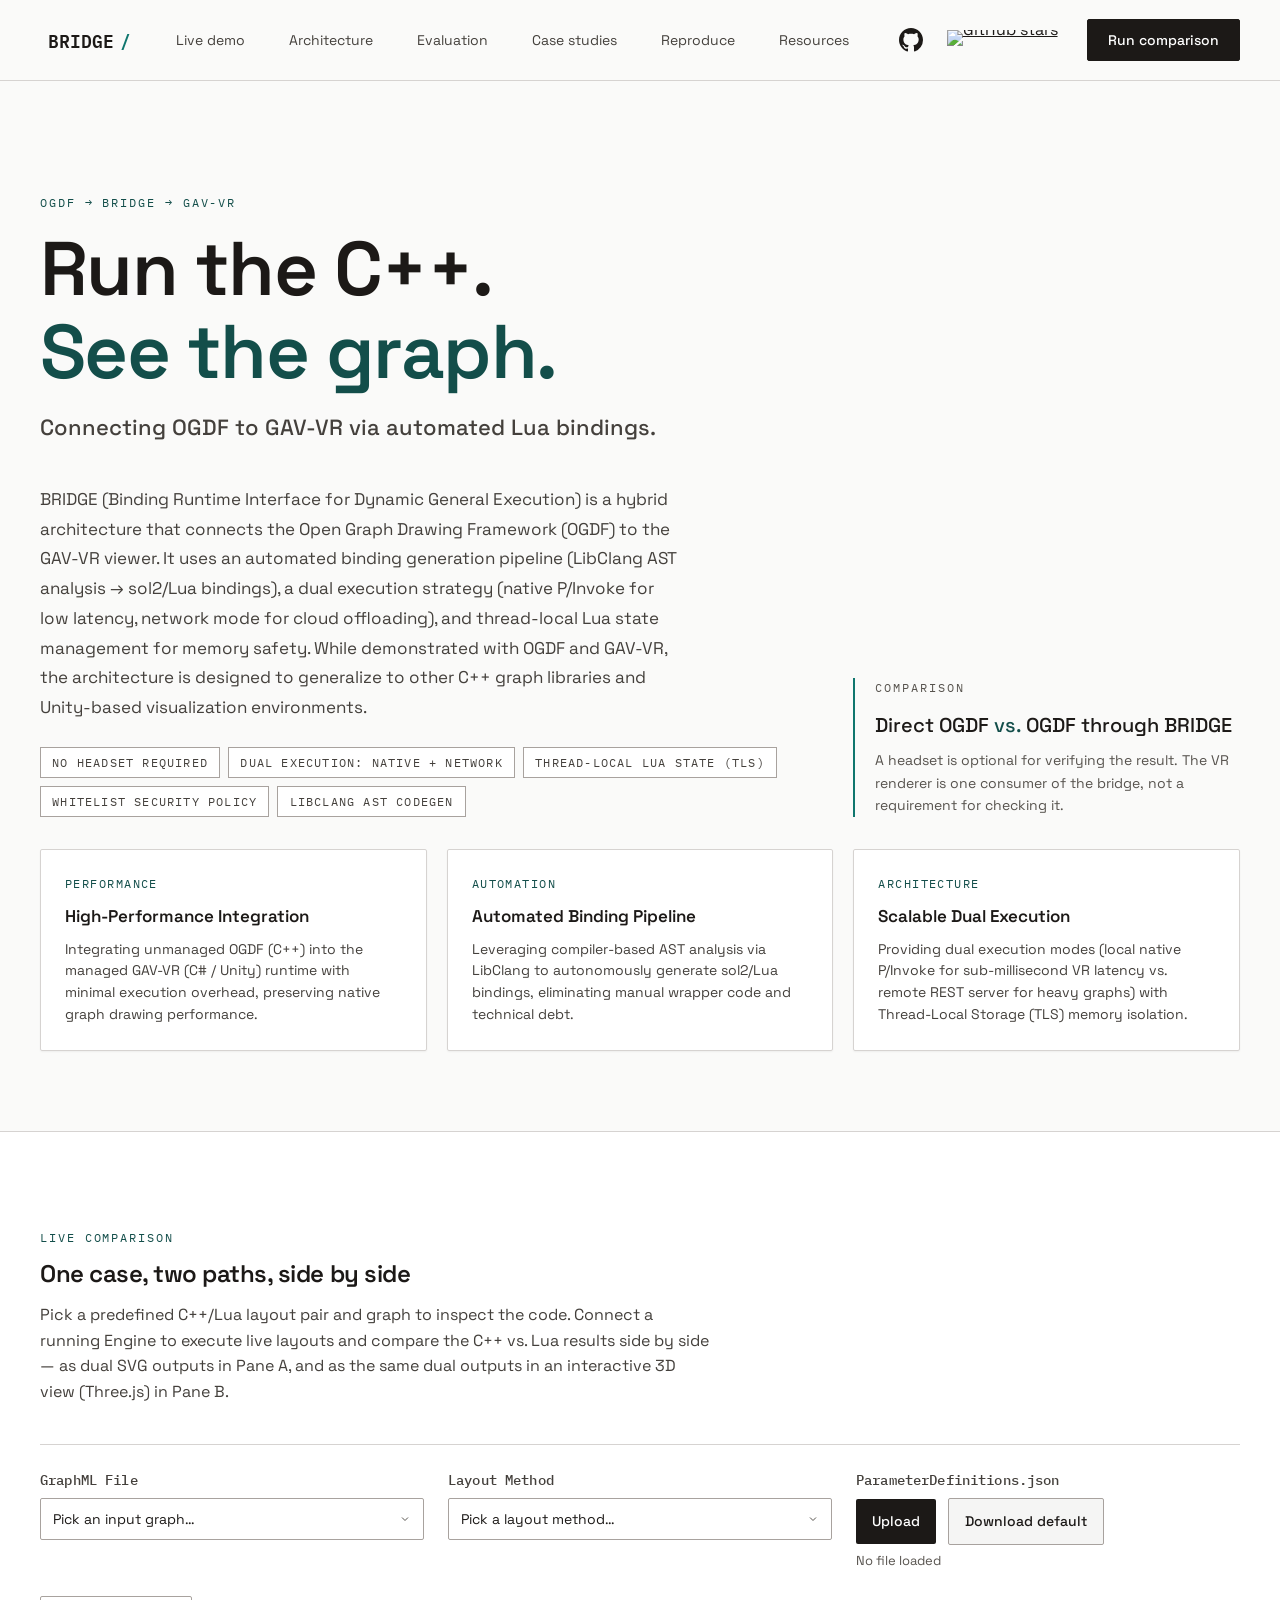
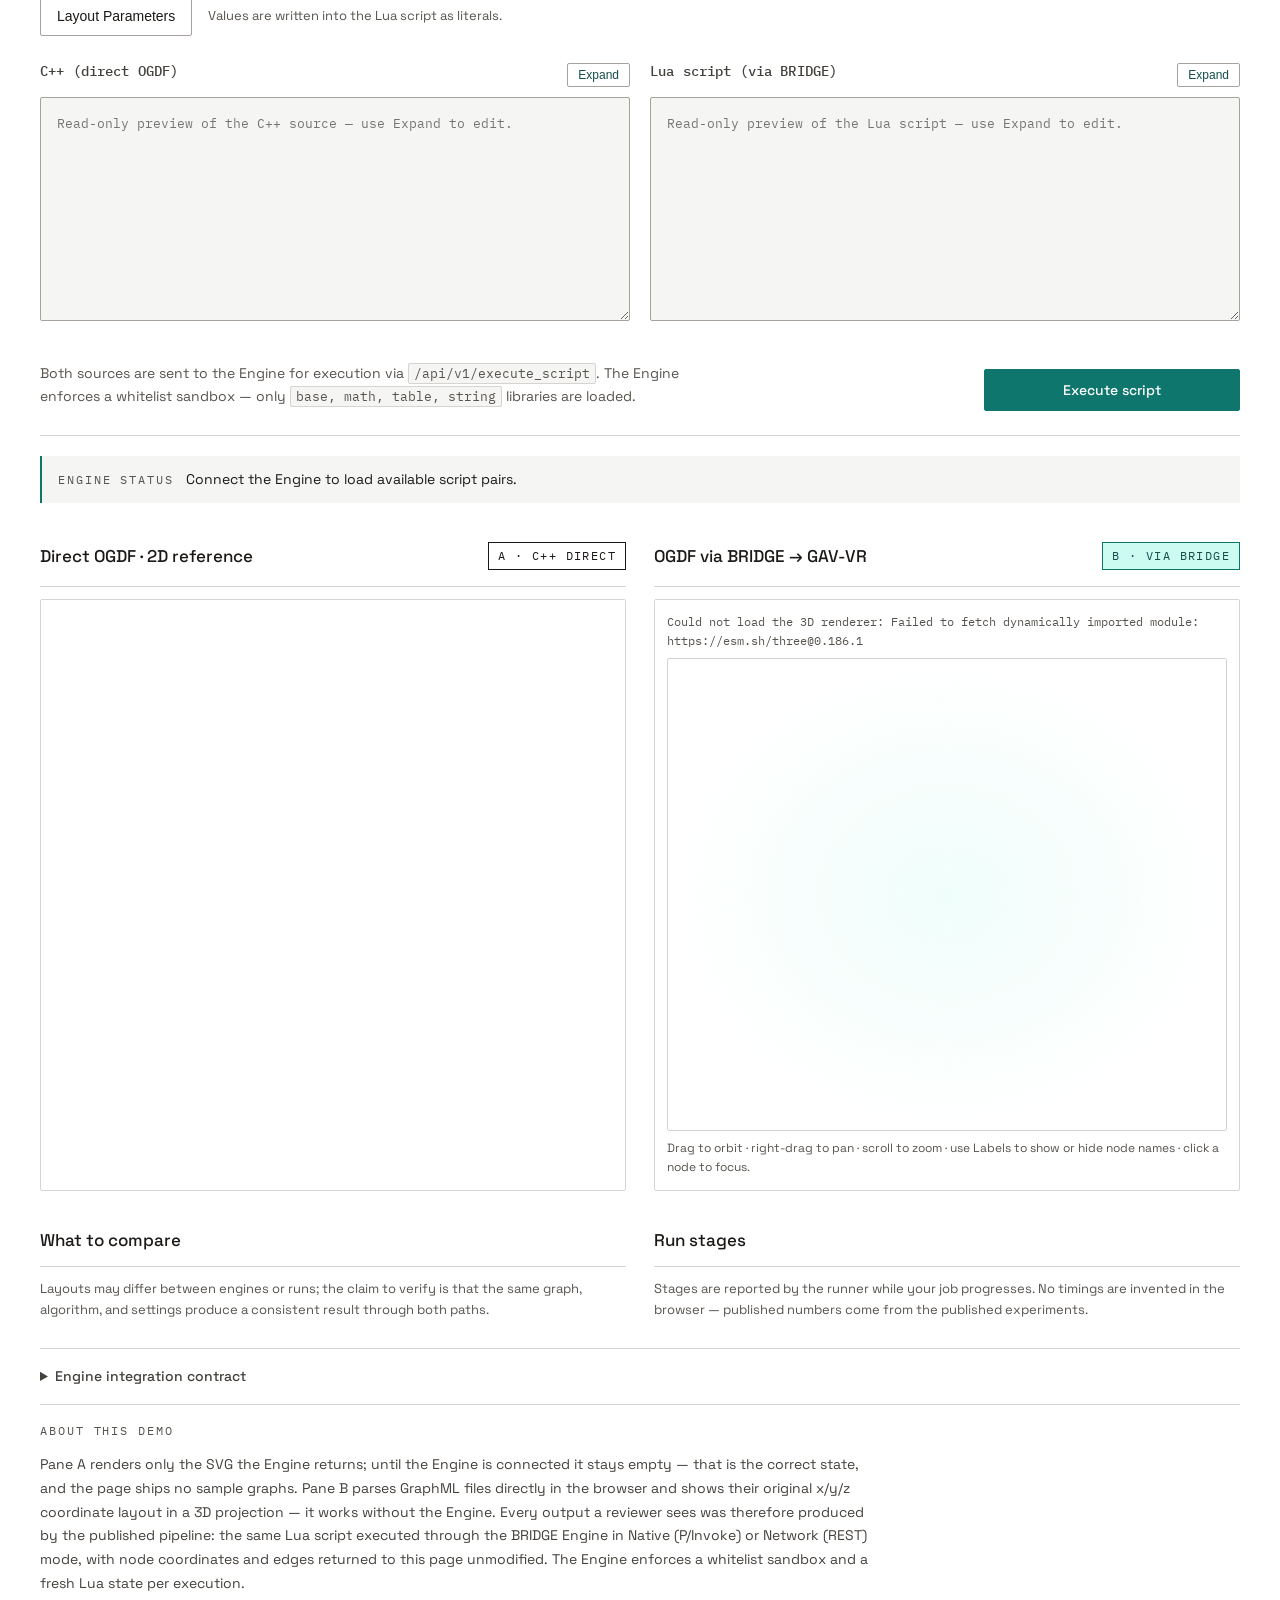
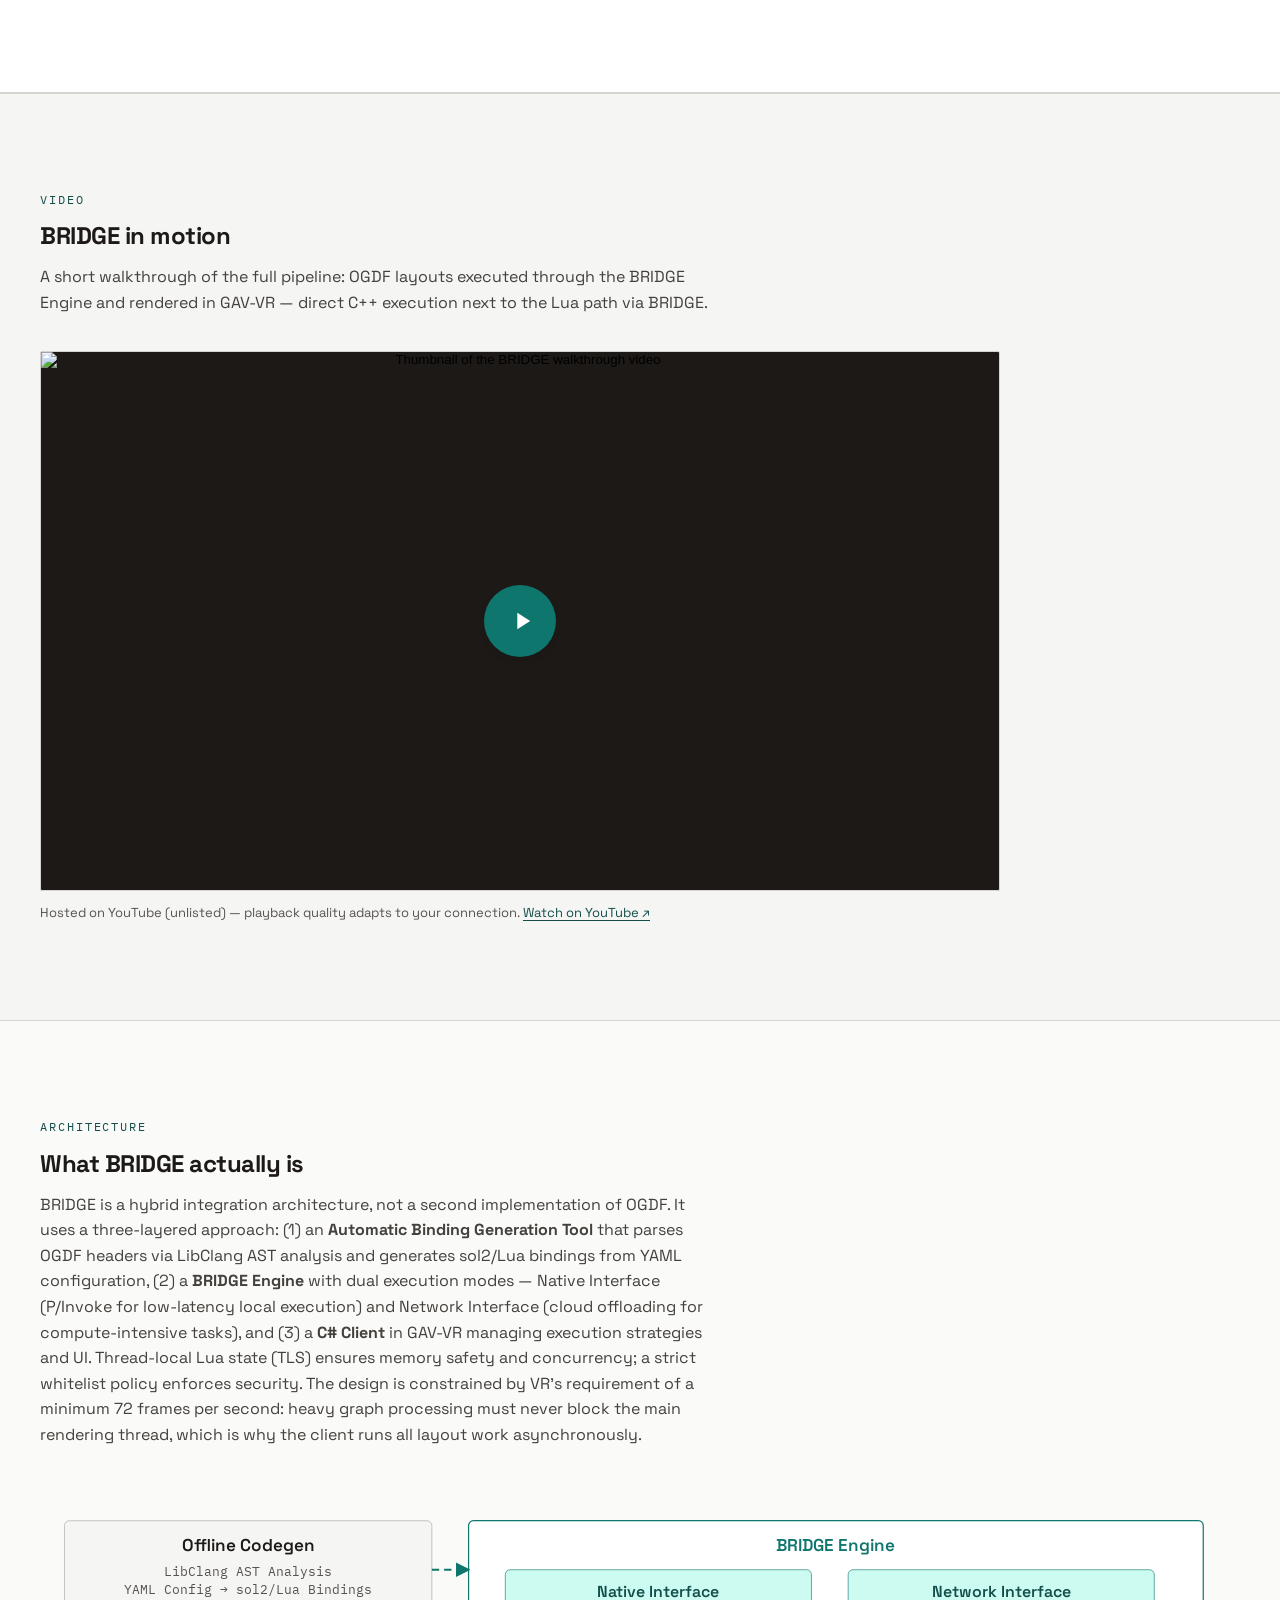
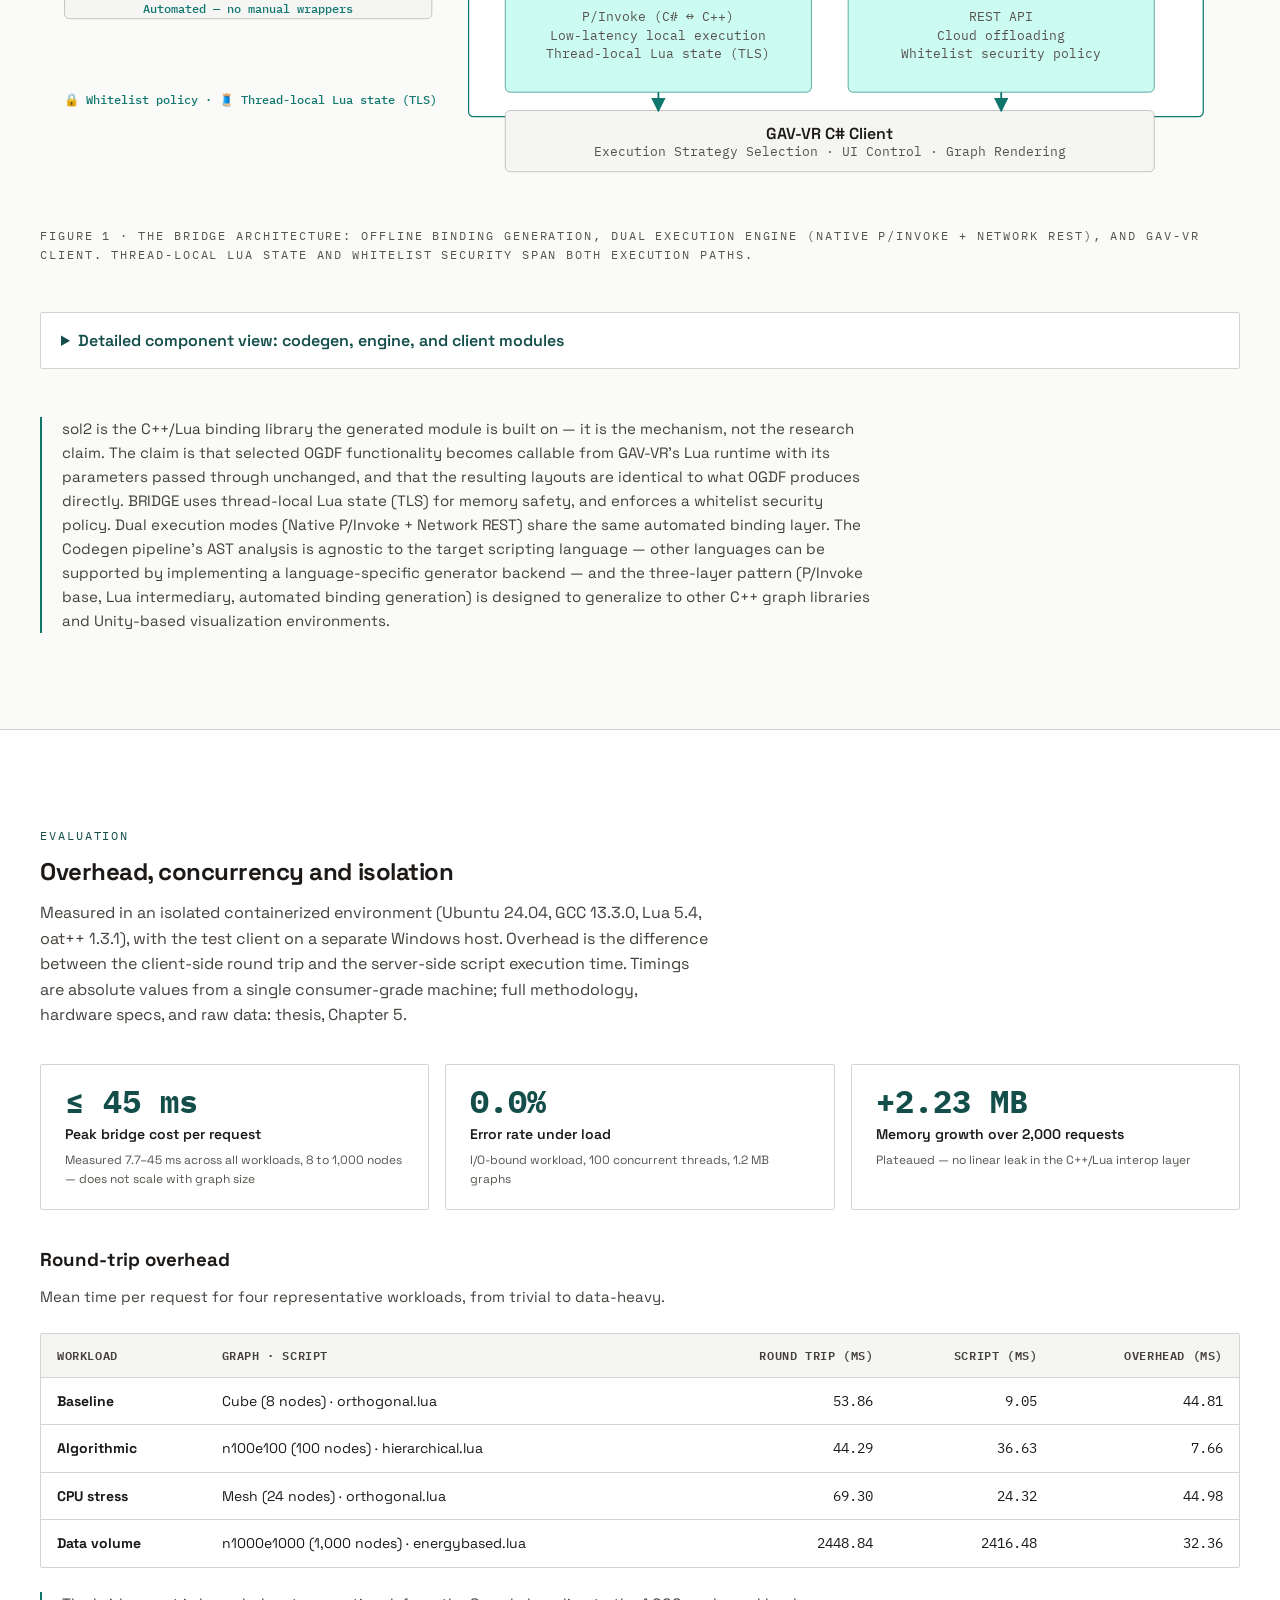
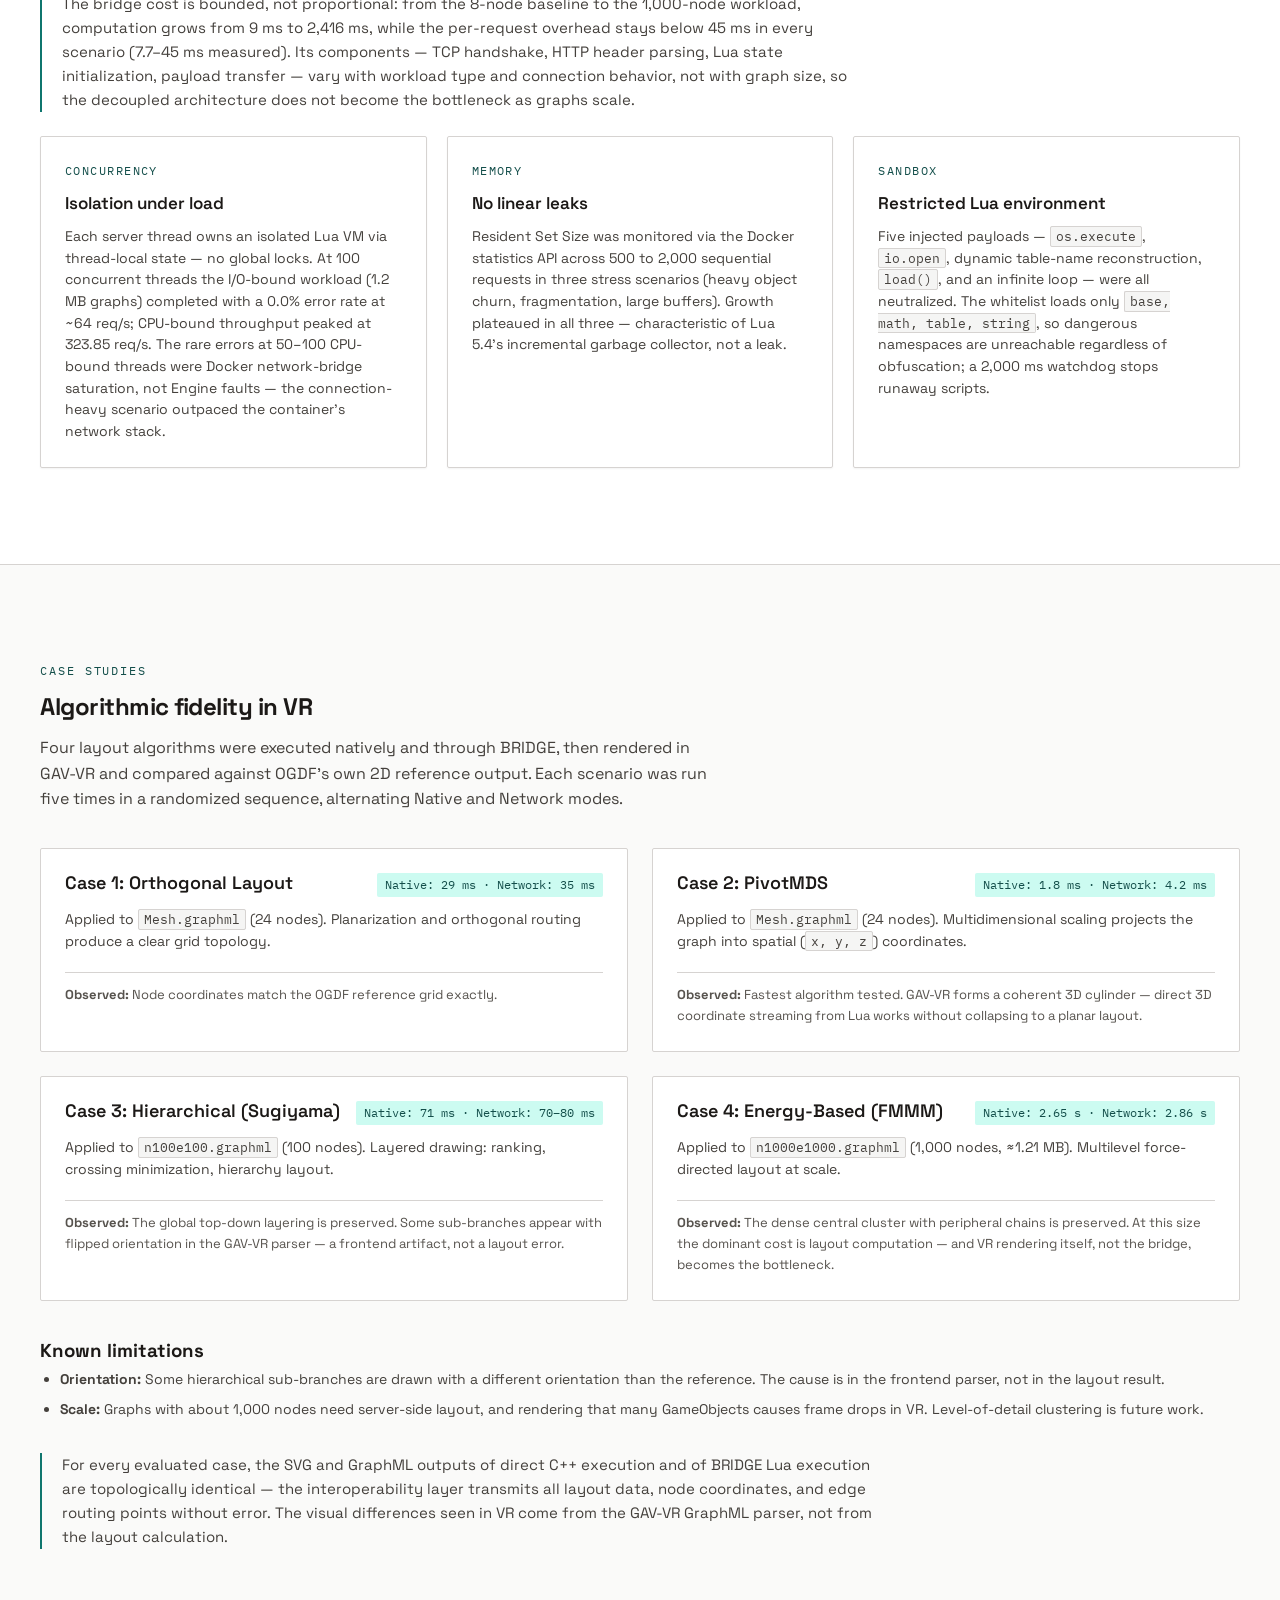
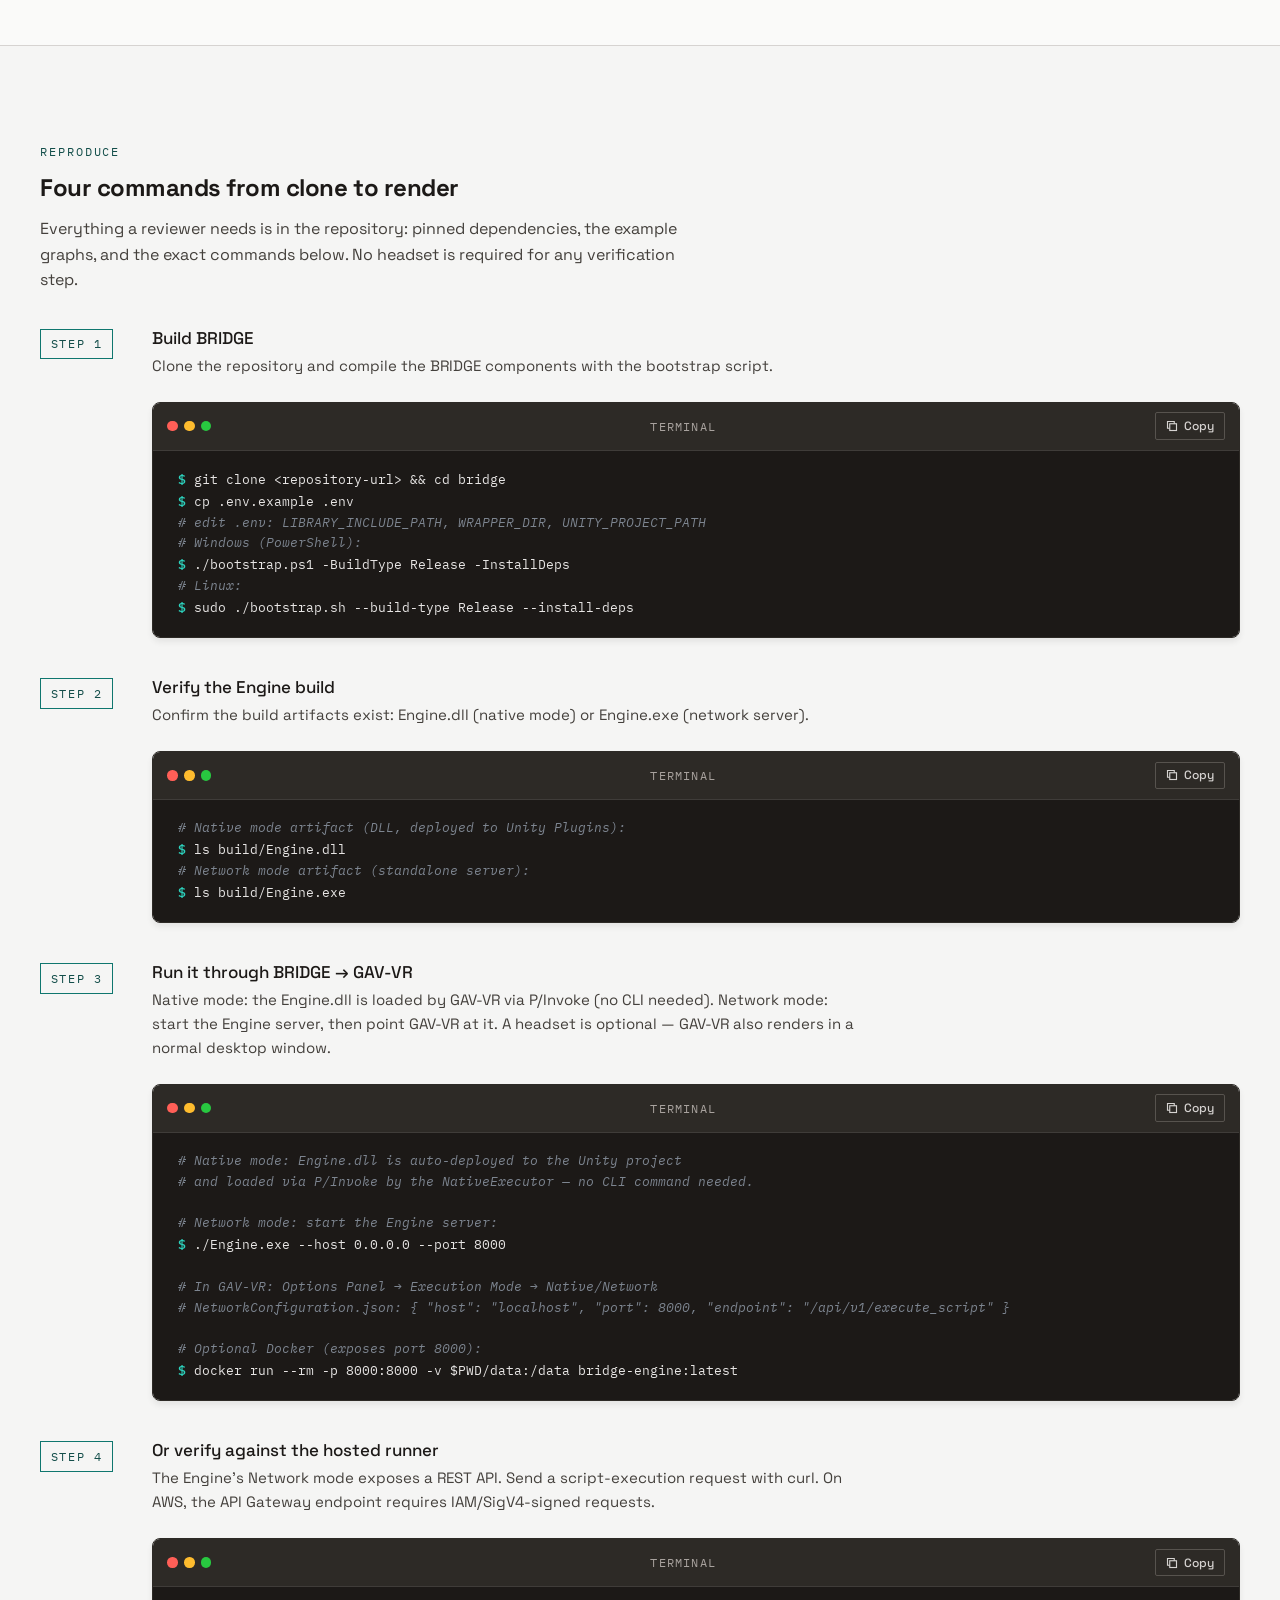
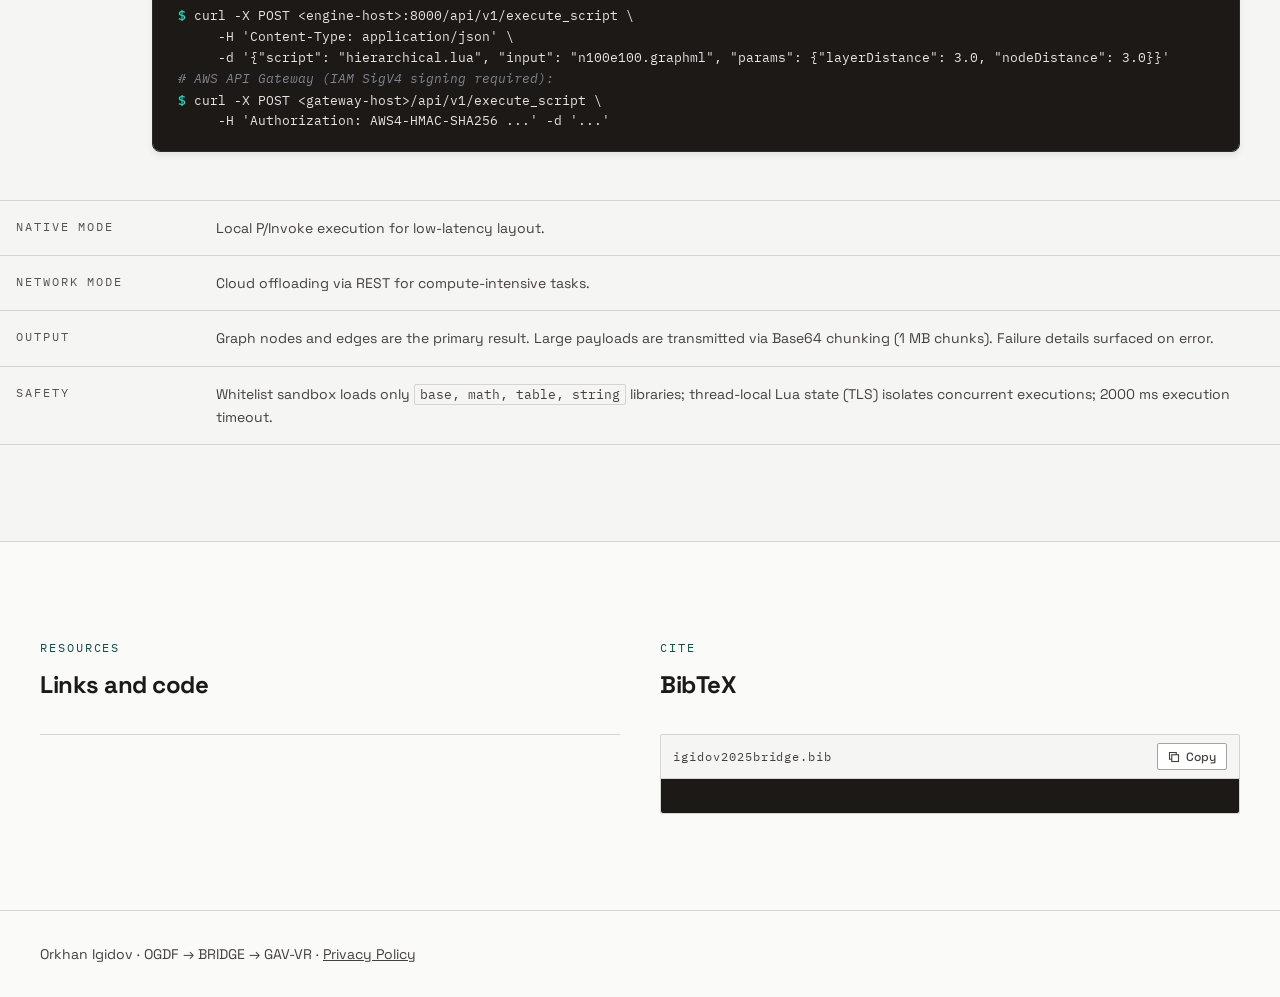
==== commit 49791014: "fix: improve readability and show "About this demo" inline" ====
--- a/index.html
+++ b/index.html
@@ -8,6 +8,12 @@
     <title>BRIDGE — Connecting OGDF to GAV-VR</title>
     <meta name="description"
         content="BRIDGE: A hybrid architecture connecting OGDF (C++) to GAV-VR (C#) via automated Lua bindings. Dual execution (native P/Invoke & network REST), thread-local Lua state management, and a whitelist security policy.">
+    <meta property="og:title" content="BRIDGE — Connecting OGDF to GAV-VR">
+    <meta property="og:description"
+        content="A hybrid architecture connecting OGDF (C++) to GAV-VR (C#) via automated Lua bindings. Dual execution, thread-local Lua state management, and a whitelist security policy.">
+    <meta property="og:type" content="website">
+    <meta property="og:url" content="https://bridgeengine.tech/">
+    <meta name="twitter:card" content="summary">
     <link rel="icon" href="favicon.svg" type="image/svg+xml">
     <link rel="preconnect" href="https://fonts.googleapis.com">
     <link rel="preconnect" href="https://fonts.gstatic.com" crossorigin>
@@ -91,17 +97,17 @@
             <div class="rq-grid">
                 <div class="rq-card">
                     <span class="meta-role">Performance</span>
-                    <h3>High-Performance Integration</h3>
+                    <h2>High-Performance Integration</h2>
                     <p>Integrating unmanaged OGDF (C++) into the managed GAV-VR (C# / Unity) runtime with minimal execution overhead, preserving native graph drawing performance.</p>
                 </div>
                 <div class="rq-card">
                     <span class="meta-role">Automation</span>
-                    <h3>Automated Binding Pipeline</h3>
+                    <h2>Automated Binding Pipeline</h2>
                     <p>Leveraging compiler-based AST analysis via LibClang to autonomously generate sol2/Lua bindings, eliminating manual wrapper code and technical debt.</p>
                 </div>
                 <div class="rq-card">
                     <span class="meta-role">Architecture</span>
-                    <h3>Scalable Dual Execution</h3>
+                    <h2>Scalable Dual Execution</h2>
                     <p>Providing dual execution modes (local native P/Invoke for sub-millisecond VR latency vs. remote REST server for heavy graphs) with Thread-Local Storage (TLS) memory isolation.</p>
                 </div>
             </div>
@@ -359,8 +365,8 @@
                     </div>
                 </details>
 
-                <details class="about">
-                    <summary>About this demo</summary>
+                <div class="about">
+                    <p class="label">About this demo</p>
                     <p>
                         Pane A renders only the SVG the Engine returns; until the Engine is connected it stays empty —
                         that is the correct state, and the page ships no sample graphs. Pane B parses GraphML files
@@ -371,7 +377,7 @@
                         with node coordinates and edges returned to this page unmodified. The Engine enforces a
                         whitelist sandbox and a fresh Lua state per execution.
                     </p>
-                </details>
+                </div>
             </div>
         </section>
 
@@ -633,7 +639,7 @@
                 <div class="rq-grid" style="margin-top: 1.5rem;">
                     <div class="rq-card">
                         <span class="meta-role">Concurrency</span>
-                        <h3>Isolation under load</h3>
+                        <h2>Isolation under load</h2>
                         <p>Each server thread owns an isolated Lua VM via thread-local state — no global locks.
                             At 100 concurrent threads the I/O-bound workload (1.2 MB graphs) completed with a
                             0.0% error rate at ~64 req/s; CPU-bound throughput peaked at 323.85 req/s. The rare
@@ -642,7 +648,7 @@
                     </div>
                     <div class="rq-card">
                         <span class="meta-role">Memory</span>
-                        <h3>No linear leaks</h3>
+                        <h2>No linear leaks</h2>
                         <p>Resident Set Size was monitored via the Docker statistics API across 500 to 2,000
                             sequential requests in three stress scenarios (heavy object churn, fragmentation,
                             large buffers). Growth plateaued in all three — characteristic of Lua 5.4's incremental
@@ -650,7 +656,7 @@
                     </div>
                     <div class="rq-card">
                         <span class="meta-role">Sandbox</span>
-                        <h3>Restricted Lua environment</h3>
+                        <h2>Restricted Lua environment</h2>
                         <p>Five injected payloads — <code>os.execute</code>, <code>io.open</code>, dynamic
                             table-name reconstruction, <code>load()</code>, and an infinite loop — were all
                             neutralized. The whitelist loads only <code>base, math, table, string</code>, so
--- a/assets/css/site.css
+++ b/assets/css/site.css
@@ -155,6 +155,7 @@
 
 .header-inner {
     display: flex;
+    flex-wrap: wrap;
     align-items: center;
     justify-content: space-between;
     gap: 1.25rem;
@@ -210,7 +211,7 @@
     outline-offset: var(--focus-offset, 2px);
 }
 
-@media (min-width: 48rem) {
+@media (min-width: 80rem) {
     .nav {
         display: flex;
     }
@@ -338,6 +339,13 @@
     display: block;
 }
 
+/* The stars badge only fits once the header has room to spare. */
+@media (max-width: 47.999rem) {
+    .star-badge-link {
+        display: none;
+    }
+}
+
 /* ============ buttons ============ */
 .btn {
     display: inline-block;
@@ -810,7 +818,7 @@
     align-items: center;
     justify-content: space-between;
     gap: 1rem;
-    height: 3rem;
+    min-height: 3rem;
     padding-bottom: 0.75rem;
     border-bottom: 1px solid var(--line, #d6d3d1);
     margin-bottom: 0.75rem;
@@ -1085,13 +1093,14 @@
 
 .about {
     margin-top: 1rem;
+    padding-top: 1rem;
+    border-top: 1px solid var(--line, #d6d3d1);
     font-size: 0.875rem;
     color: var(--ink-soft, #44403c);
 }
 
-.about summary {
-    cursor: pointer;
-    font-weight: 500;
+.about .label {
+    margin: 0;
 }
 
 .about p {
@@ -1198,7 +1207,7 @@
     z-index: 2;
     padding: 0.25rem 0.5rem;
     font-family: var(--font-mono, "IBM Plex Mono", ui-monospace, monospace);
-    font-size: 0.6875rem;
+    font-size: 0.75rem;
     letter-spacing: 0.08em;
     text-transform: uppercase;
     color: var(--panel, #ffffff);
@@ -1251,6 +1260,26 @@
     overflow-x: hidden;
     max-width: 100%;
     clear: both;
+}
+
+/* Narrow screens: scroll figures instead of shrinking the SVG below
+   readable text sizes. */
+@media (max-width: 63.999rem) {
+    .figure {
+        overflow-x: auto;
+    }
+
+    .figure svg {
+        min-width: 60rem;
+    }
+
+    .figure.arch-inline {
+        overflow-x: auto;
+    }
+
+    .arch-inline .arch-svg {
+        min-width: 84rem;
+    }
 }
 
 #architecture .figure {
@@ -1808,7 +1837,7 @@
 
 .side-tag {
     font-family: var(--font-mono);
-    font-size: 0.7rem;
+    font-size: 0.75rem;
     letter-spacing: 0.12em;
     text-transform: uppercase;
     padding: 0.2rem 0.55rem;
@@ -1853,8 +1882,9 @@
 .graph-btn {
     border: 1px solid var(--line-strong);
     background: var(--panel);
-    font: 500 0.7rem var(--font-mono);
+    font: 500 0.75rem var(--font-mono);
     color: var(--ink-soft);
+    min-height: 2rem;
     padding: 0.2rem 0.5rem;
     cursor: pointer;
 }
@@ -1973,7 +2003,7 @@
     border-radius: var(--radius, 2px);
     background: rgba(255, 255, 255, 0.9);
     color: var(--ink-soft, #44403c);
-    font: 0.7rem var(--font-mono, "IBM Plex Mono", ui-monospace, monospace);
+    font: 0.75rem var(--font-mono, "IBM Plex Mono", ui-monospace, monospace);
     overflow-wrap: anywhere;
     pointer-events: none;
 }
@@ -1993,7 +2023,7 @@
     background: var(--panel, #fff);
     padding: 0.4rem 0.8rem;
     font-family: var(--font-mono, "IBM Plex Mono", ui-monospace, monospace);
-    font-size: 0.6875rem;
+    font-size: 0.75rem;
     font-weight: 500;
     letter-spacing: 0.08em;
     text-transform: uppercase;
@@ -2239,7 +2269,7 @@
     padding: 1rem 0.75rem 1rem 1rem;
     min-width: 3rem;
     text-align: right;
-    color: #78716c;
+    color: #a8a29e;
     background: #292524;
     overflow: hidden;
     user-select: none;
@@ -2536,7 +2566,7 @@
 
 .meta-role {
     font-family: var(--font-mono, "IBM Plex Mono", ui-monospace, monospace);
-    font-size: 0.6875rem;
+    font-size: 0.75rem;
     text-transform: uppercase;
     letter-spacing: 0.12em;
     color: var(--accent-deep, #134e4a);
@@ -2566,10 +2596,11 @@
     box-shadow: var(--shadow-sm, 0 1px 2px rgba(0,0,0,0.05));
 }
 
-.rq-card h3 {
+.rq-card h2 {
     font-size: 1.0625rem;
     font-weight: 600;
     line-height: 1.3;
+    letter-spacing: 0;
 }
 
 .rq-card p {
@@ -2670,7 +2701,7 @@
     display: inline-block;
     padding: 0.2rem 0.5rem;
     font-family: var(--font-mono, "IBM Plex Mono", ui-monospace, monospace);
-    font-size: 0.6875rem;
+    font-size: 0.75rem;
     font-weight: 500;
     border-radius: var(--radius, 2px);
     text-transform: uppercase;
@@ -2781,13 +2812,13 @@
 }
 
 .arch-svg text {
-    font-size: 12px;
+    font-size: 13px;
     fill: var(--ink, #1c1917);
 }
 
 .arch-col-title {
     font-family: 'Space Grotesk', sans-serif;
-    font-size: 15px !important;
+    font-size: 16px !important;
     font-weight: 600;
     fill: var(--accent-deep, #134e4a) !important;
 }
@@ -2808,7 +2839,7 @@
 
 .arch-group-title {
     font-family: 'Space Grotesk', sans-serif;
-    font-size: 12px !important;
+    font-size: 13px !important;
     font-weight: 600;
     fill: var(--ink-mute, #57534e) !important;
 }
@@ -2854,7 +2885,7 @@
 }
 
 .arch-edge-label {
-    font-size: 10.5px !important;
+    font-size: 11.5px !important;
     fill: var(--accent-deep, #134e4a) !important;
     paint-order: stroke;
     stroke: #ffffff;
@@ -2891,3 +2922,20 @@
     font-size: 0.8125rem;
     color: var(--ink-mute, #57534e);
 }
+
+/* ============ iOS zoom-on-focus ============ */
+/* iOS Safari zooms the page when a focused field's font is < 16px;
+   keep every focusable field at 1rem on phones. */
+@media (max-width: 47.999rem) {
+
+    .mode-panel select,
+    .mode-panel input,
+    .api-key-field input,
+    .editor textarea,
+    .code-editor textarea,
+    .graph3d-search,
+    #layout-parameters .param-control select,
+    #layout-parameters .param-control input {
+        font-size: 1rem;
+    }
+}
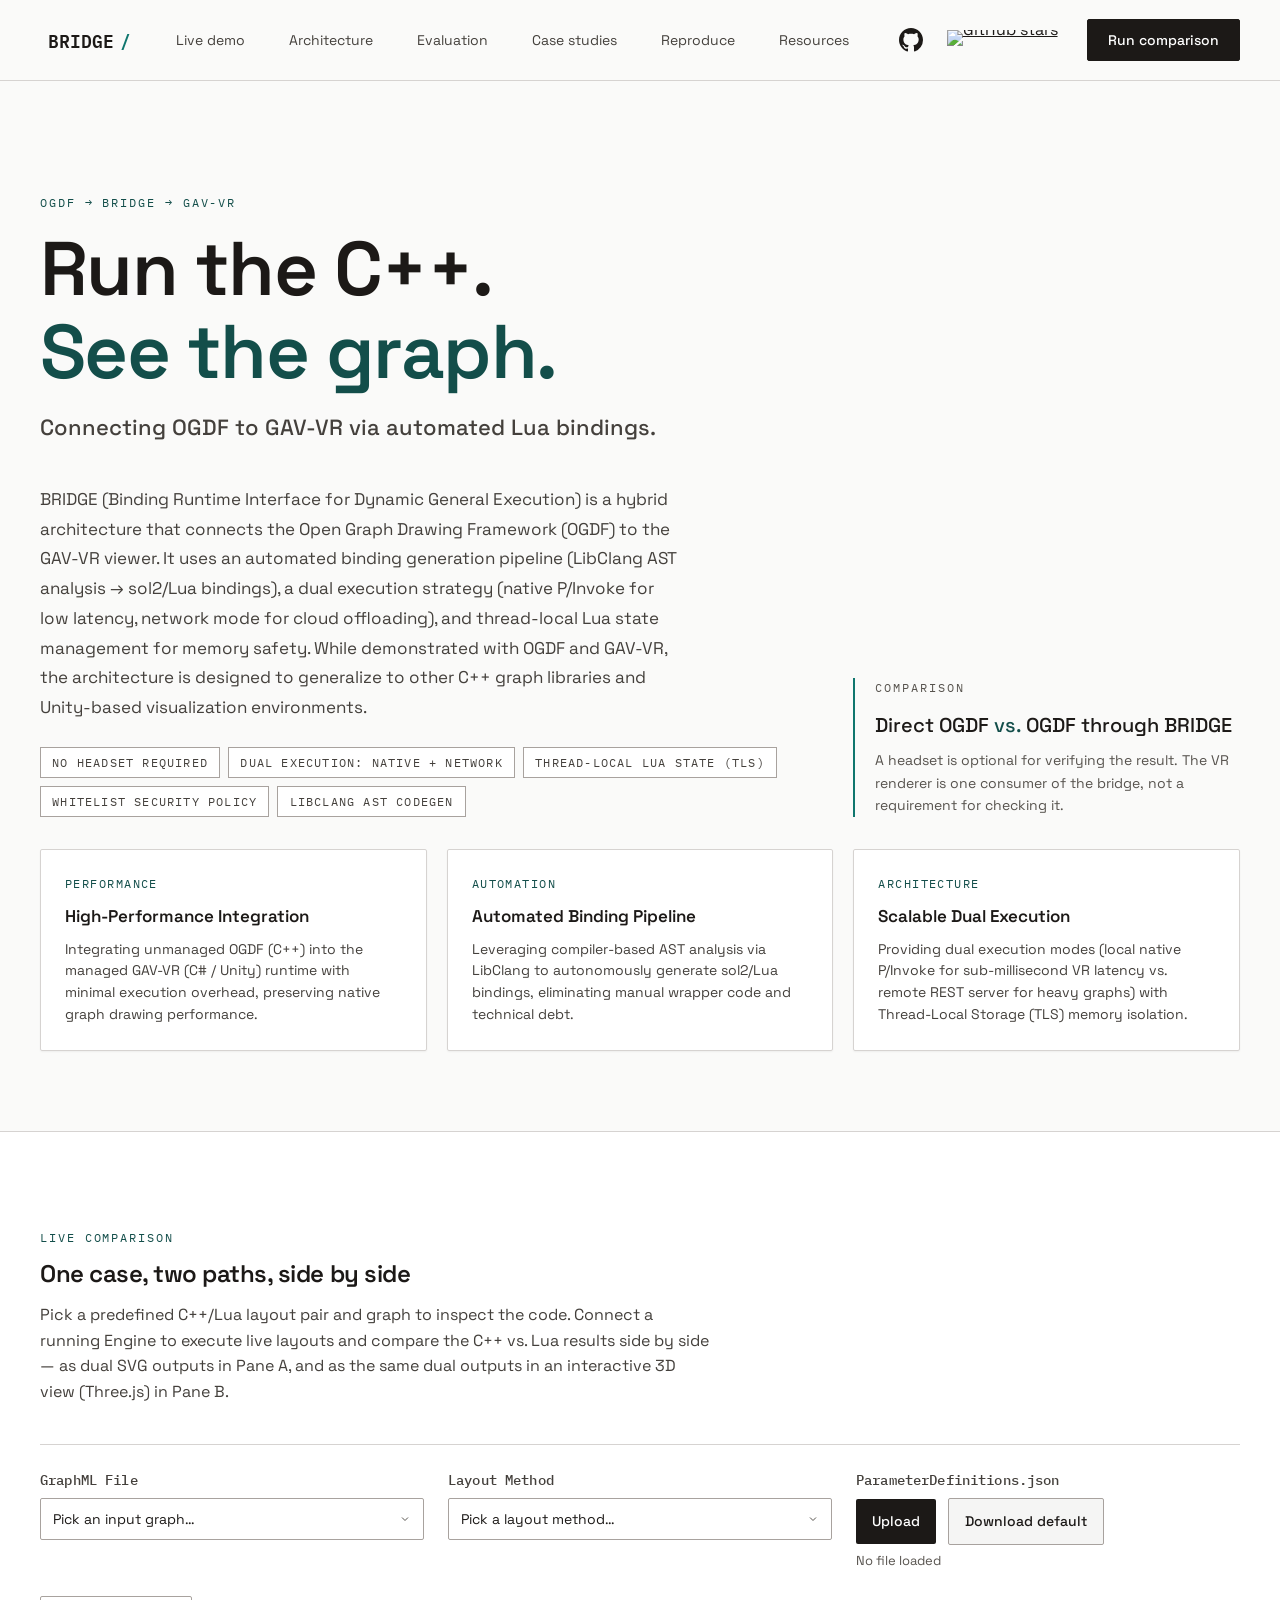
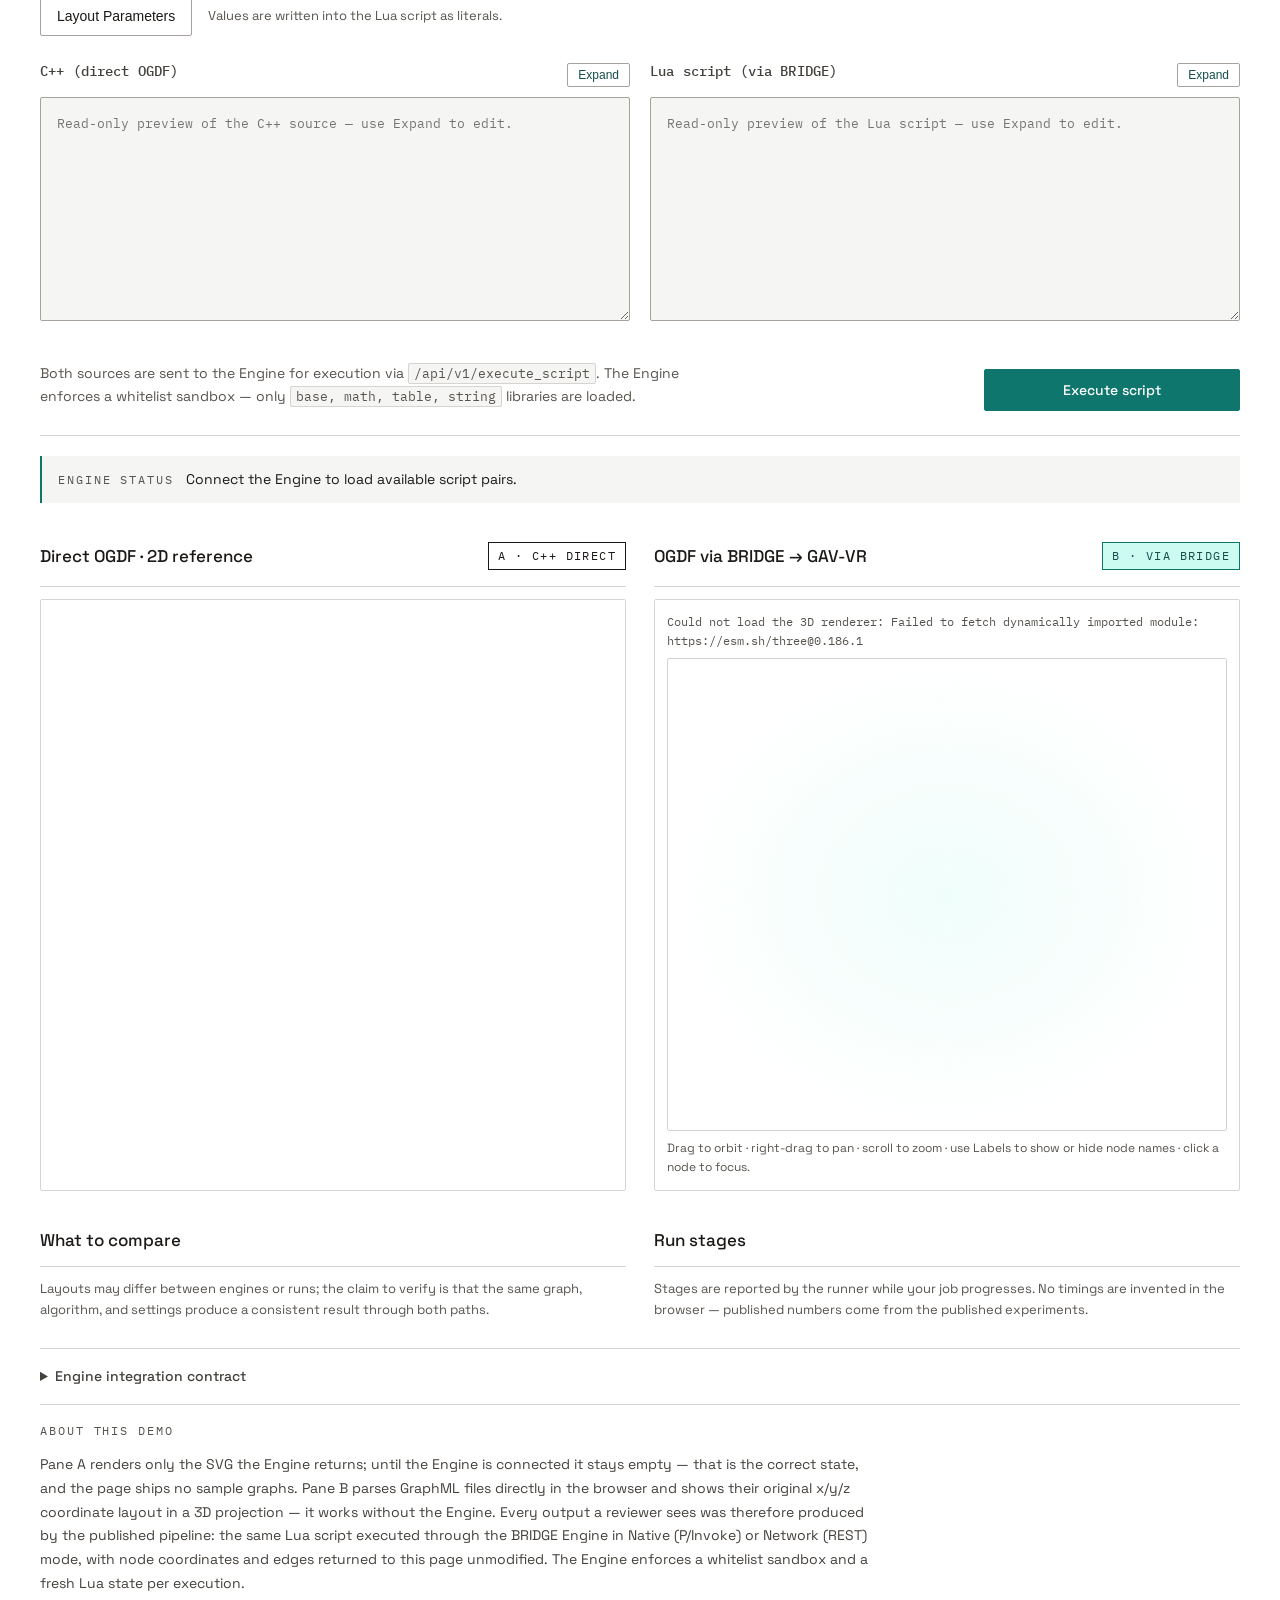
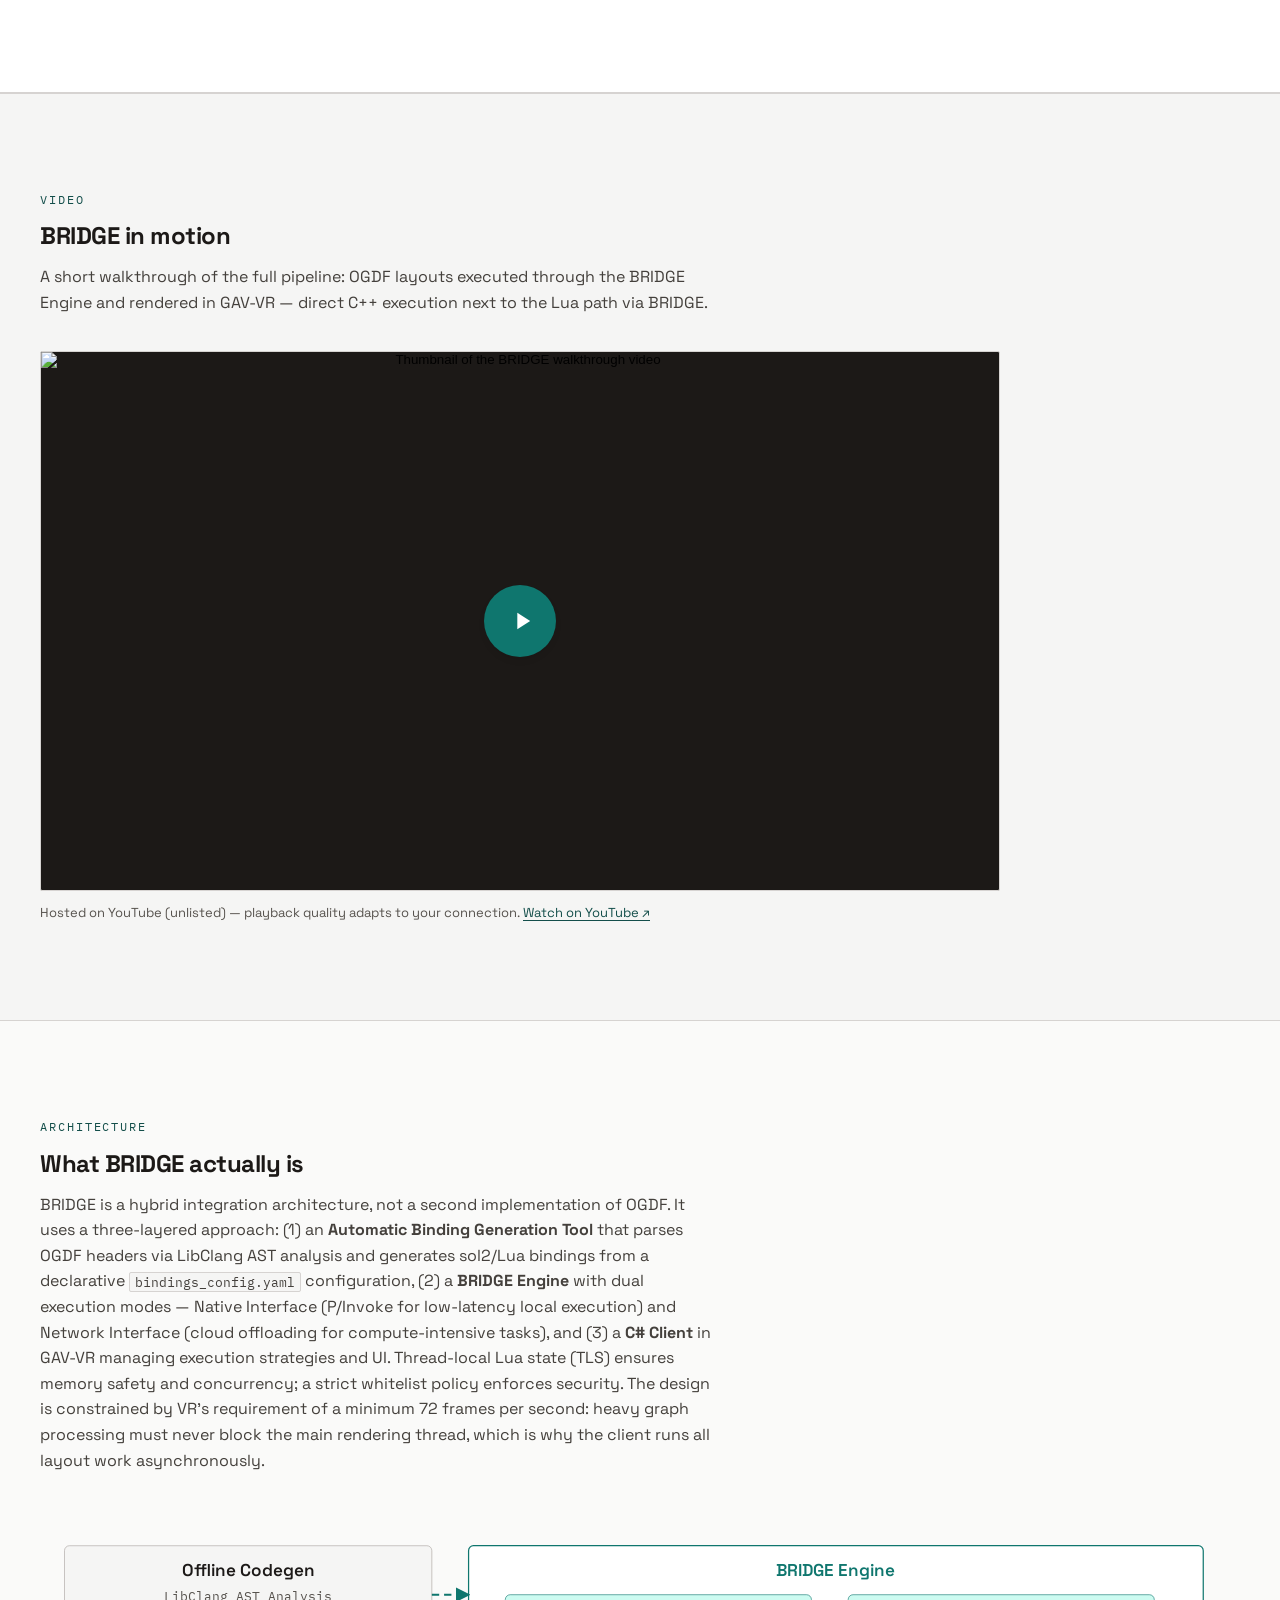
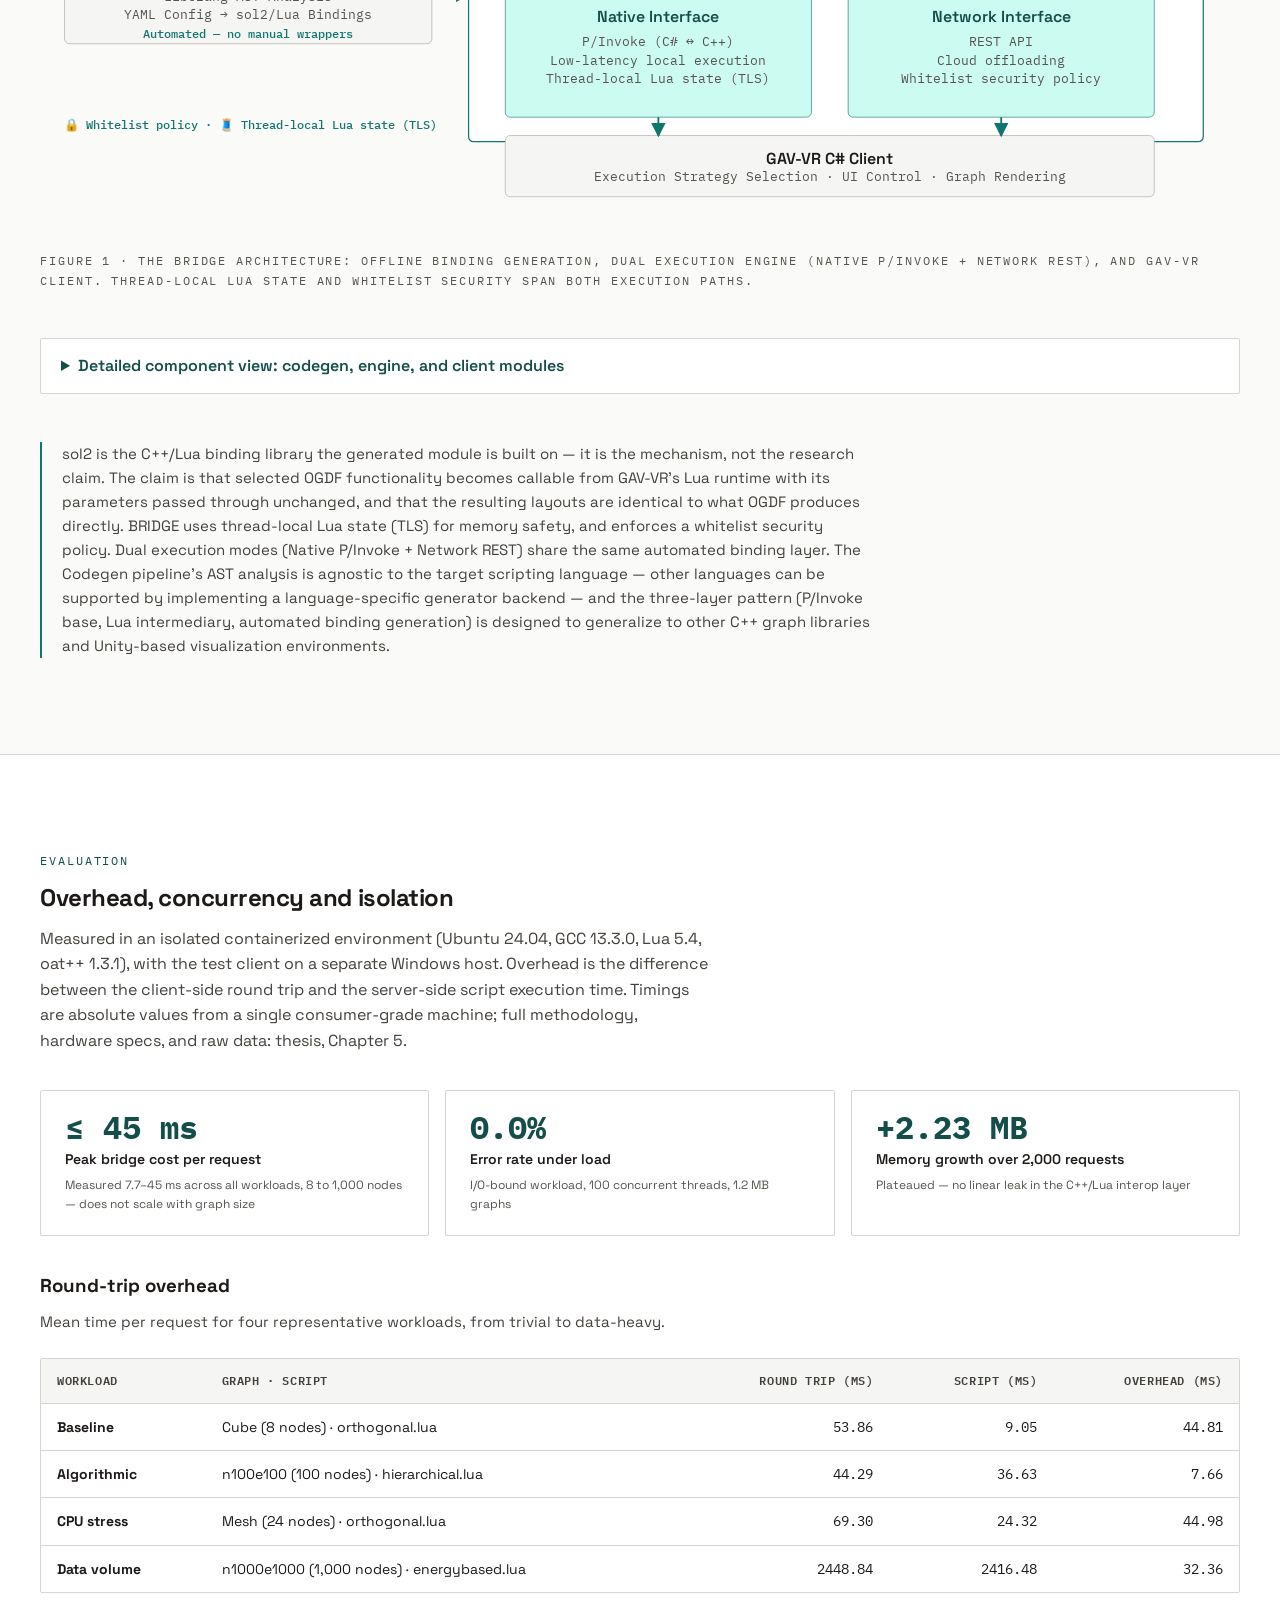
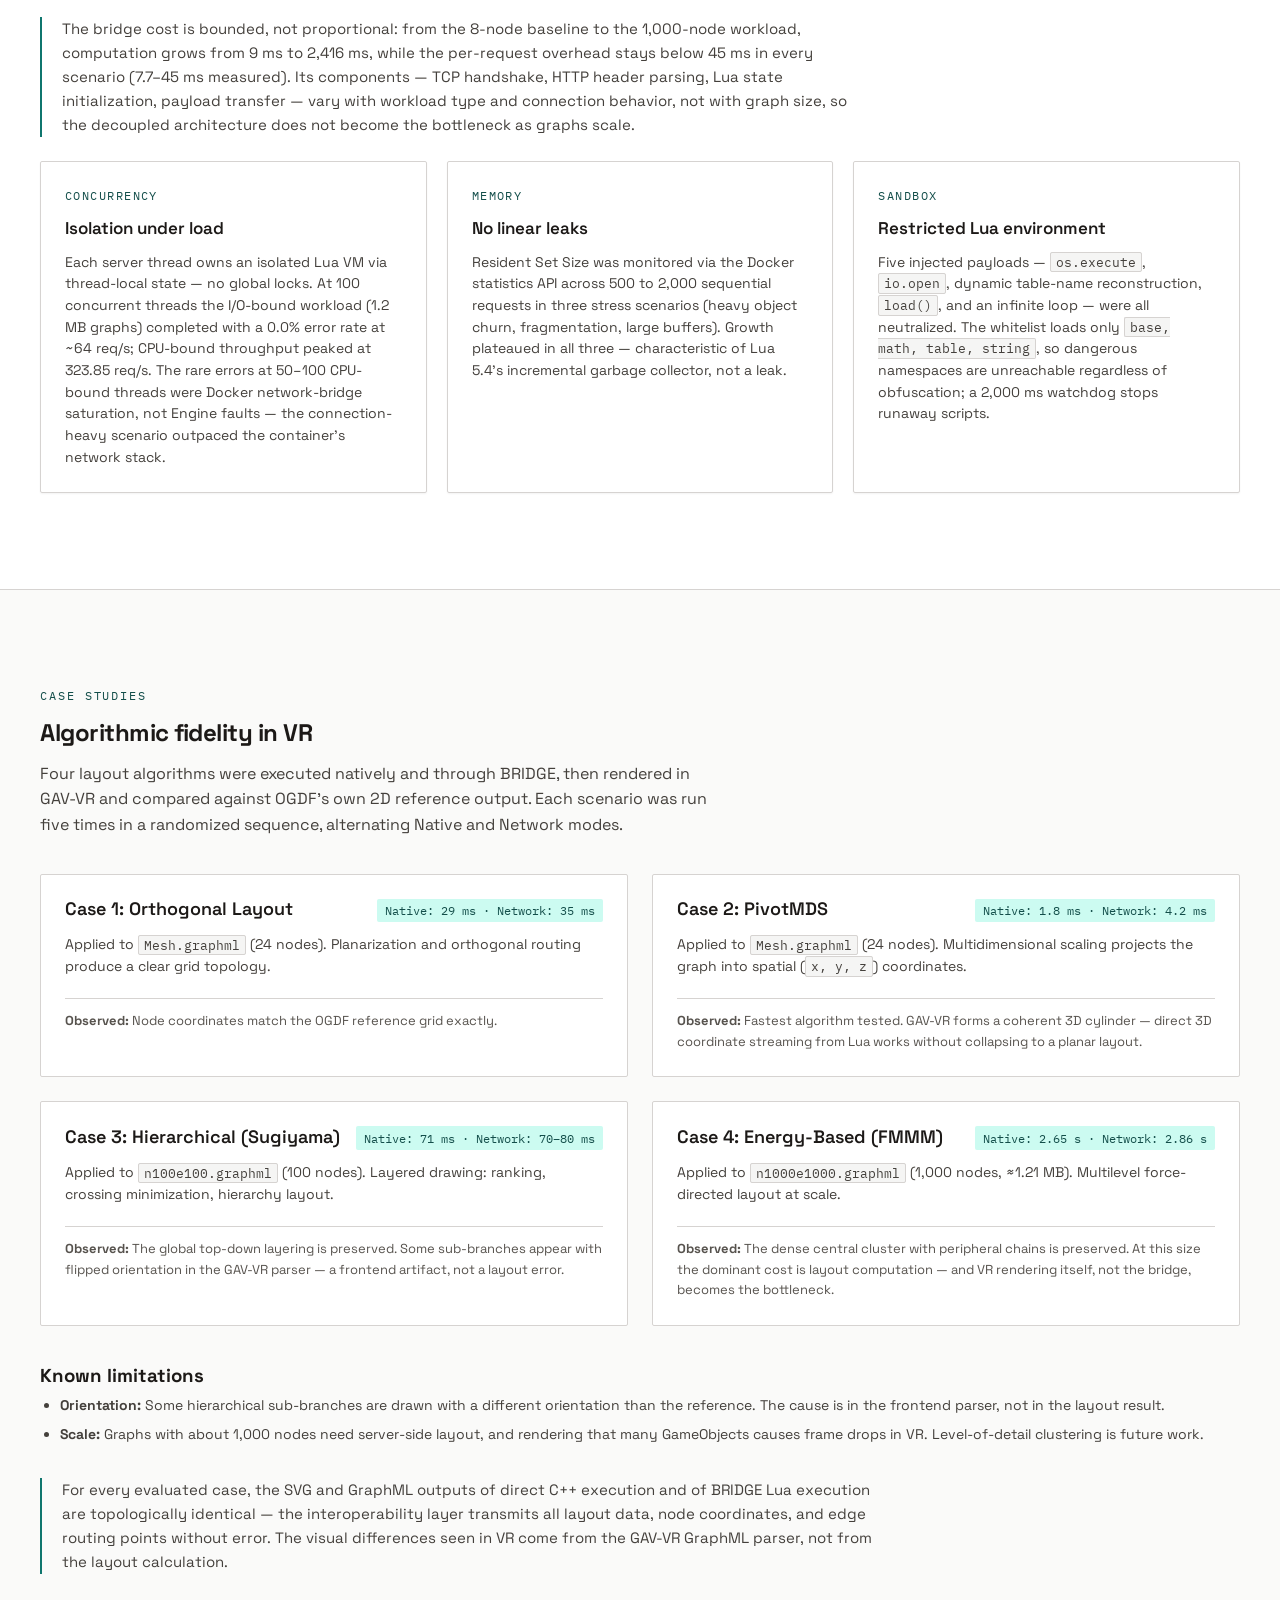
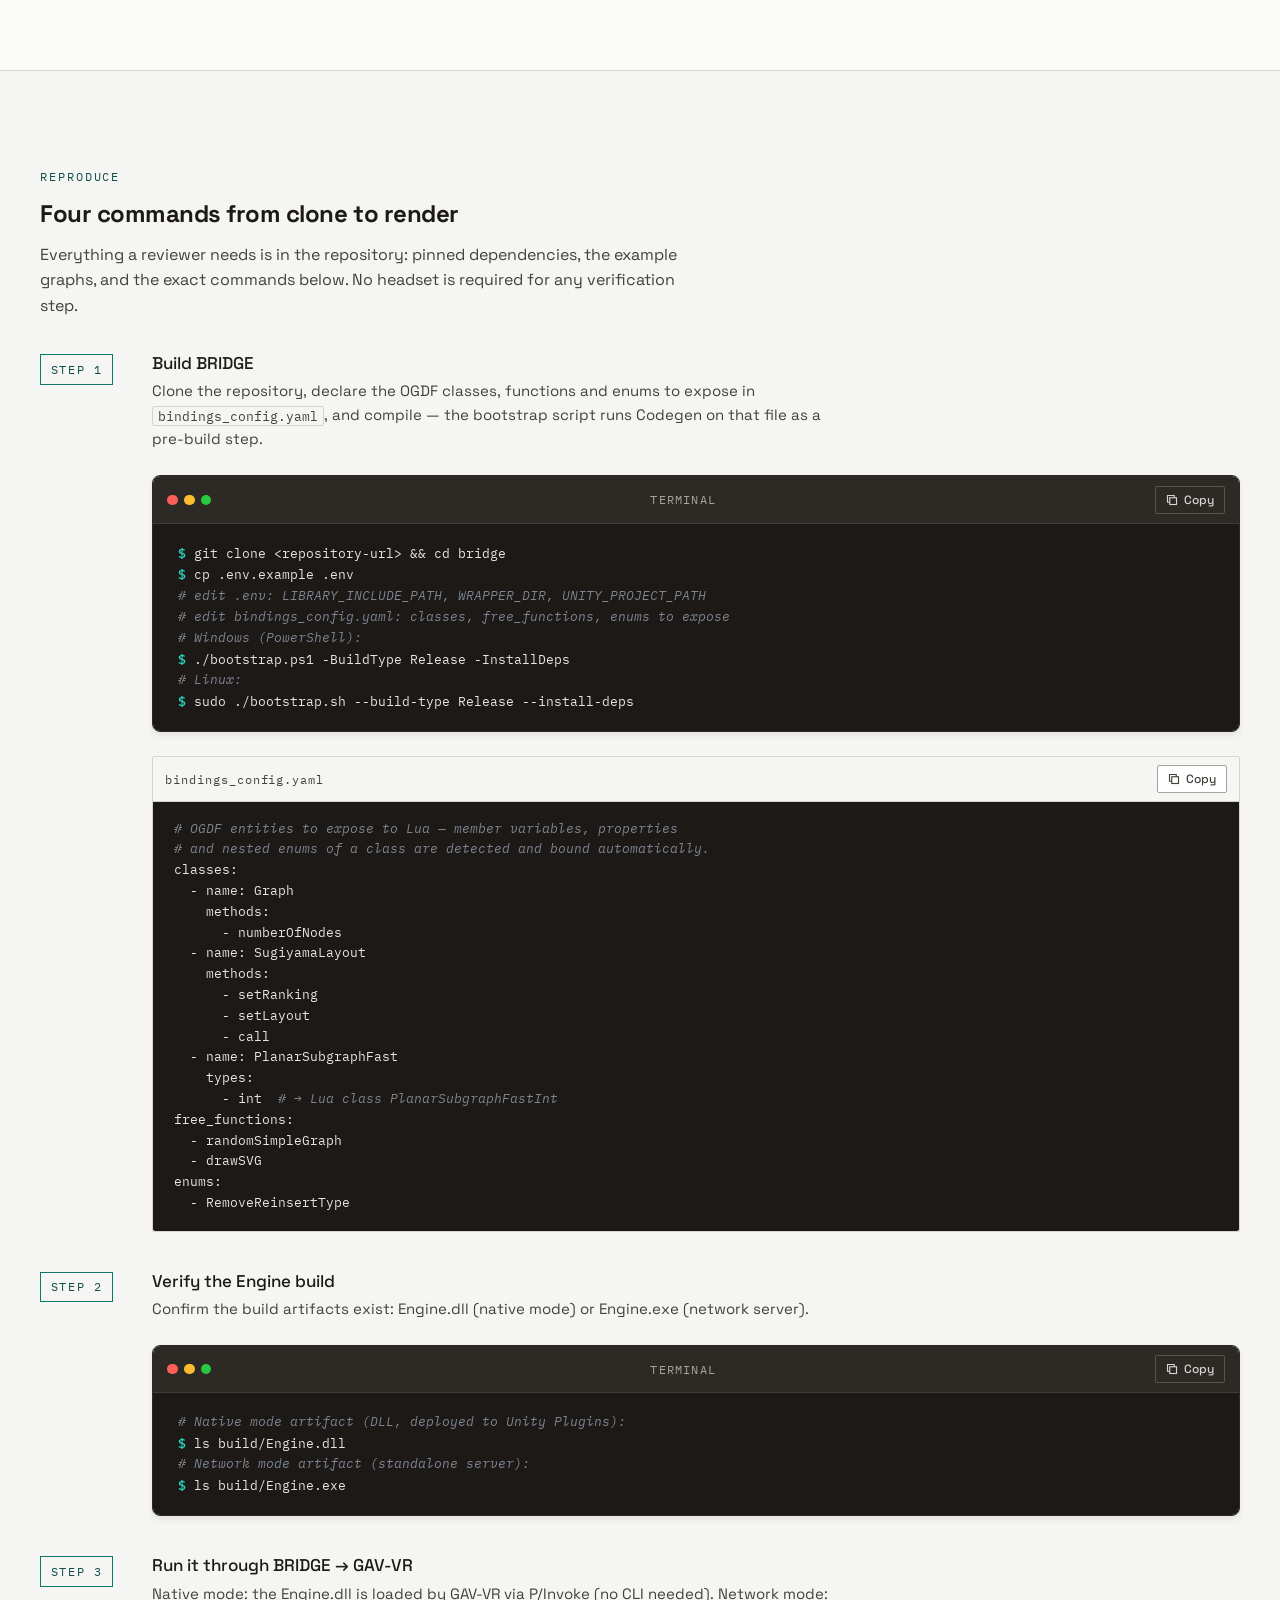
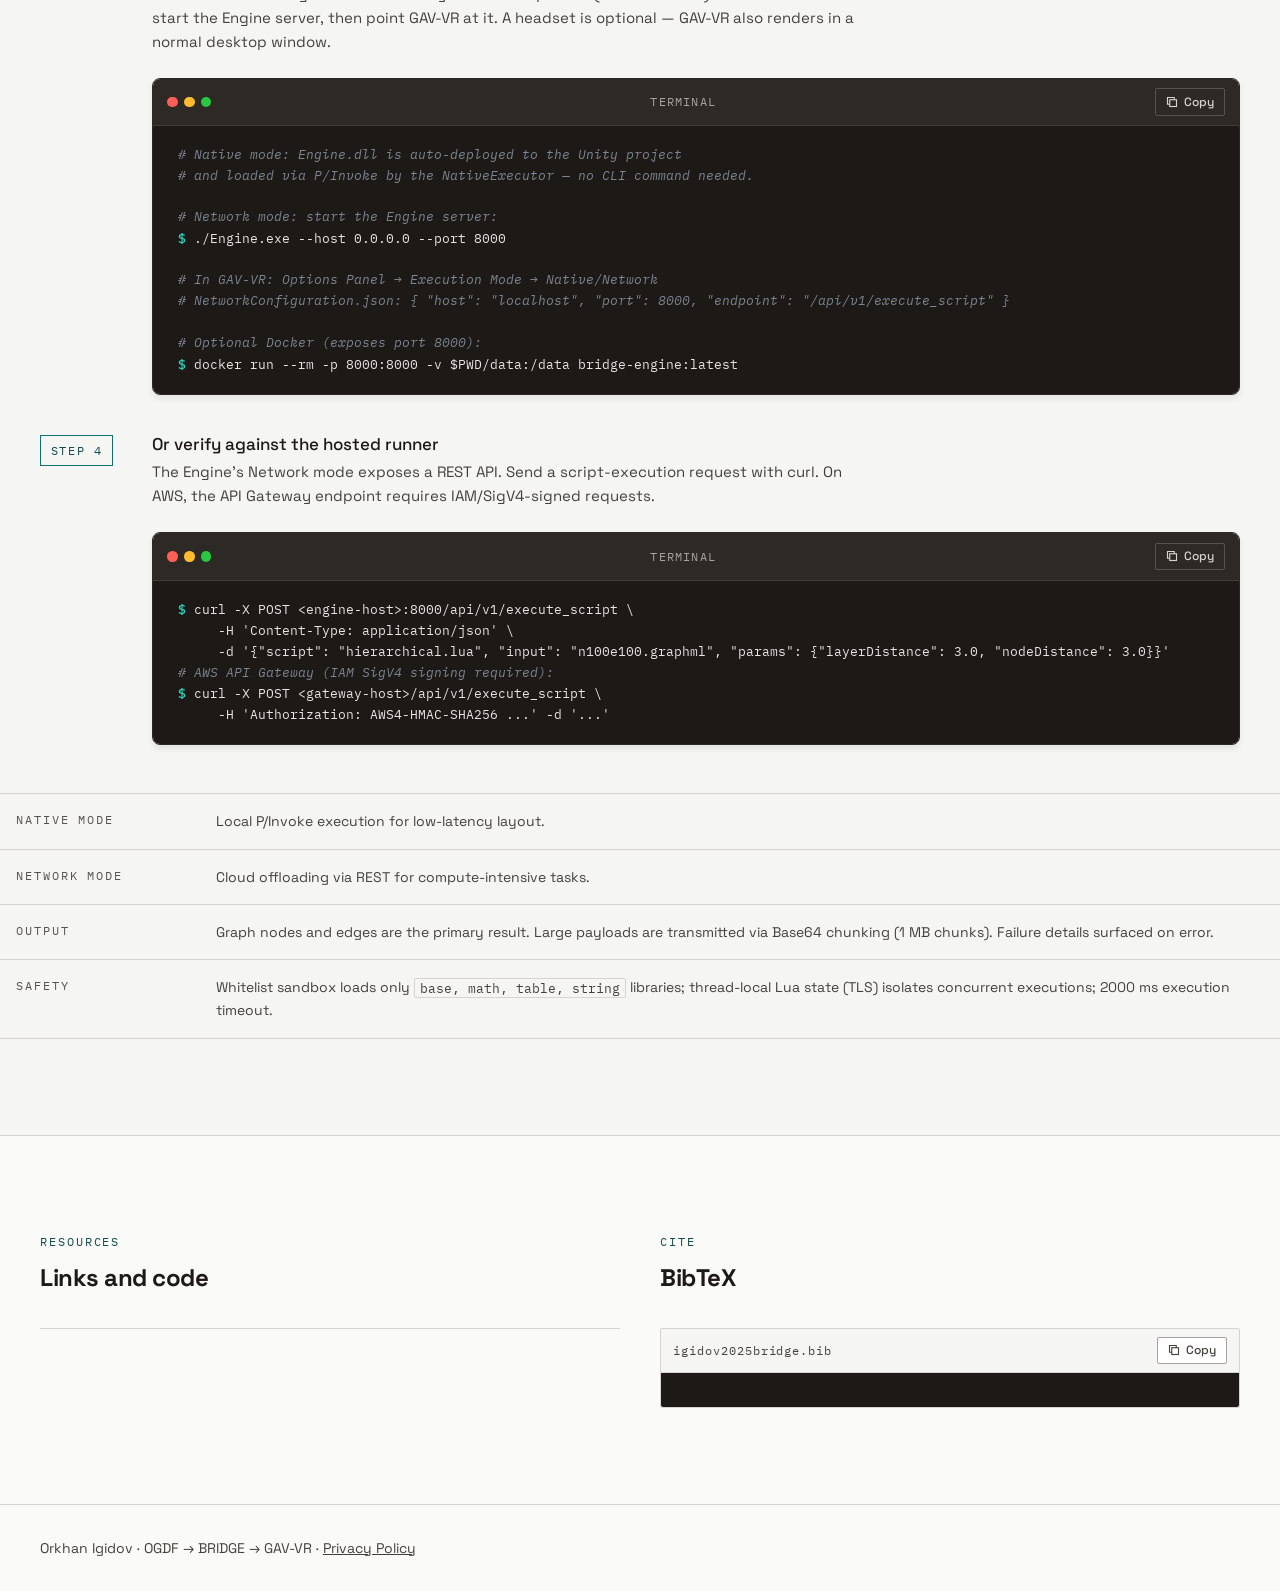
==== commit bb3372d4: "feat: add bindings_config.yaml example to the reproduce steps" ====
--- a/index.html
+++ b/index.html
@@ -425,7 +425,8 @@
                     <p class="lead">
                         BRIDGE is a hybrid integration architecture, not a second implementation of OGDF. It uses a
                         three-layered approach: (1) an <strong>Automatic Binding Generation Tool</strong> that parses
-                        OGDF headers via LibClang AST analysis and generates sol2/Lua bindings from YAML configuration,
+                        OGDF headers via LibClang AST analysis and generates sol2/Lua bindings from a declarative
+                        <code>bindings_config.yaml</code> configuration,
                         (2) a <strong>BRIDGE Engine</strong> with dual execution modes — Native Interface (P/Invoke for
                         low-latency local execution) and Network Interface (cloud offloading for compute-intensive
                         tasks), and (3) a <strong>C# Client</strong> in GAV-VR managing execution strategies and UI.
@@ -773,7 +774,9 @@
                         <span class="step-num">Step 1</span>
                         <div>
                             <h3>Build BRIDGE</h3>
-                            <p>Clone the repository and compile the BRIDGE components with the bootstrap script.</p>
+                            <p>Clone the repository, declare the OGDF classes, functions and enums to expose in
+                                <code>bindings_config.yaml</code>, and compile — the bootstrap script runs Codegen on
+                                that file as a pre-build step.</p>
                             <div class="codeblock codeblock--flat" data-copy-scope>
                                 <div class="codeblock-head"><span class="terminal-dots" aria-hidden="true"><span
                                             class="terminal-dot terminal-dot--red"></span><span
@@ -790,10 +793,41 @@
                                 <pre><code><span class="t-prompt">$</span> git clone &lt;repository-url&gt; &amp;&amp; cd bridge
 <span class="t-prompt">$</span> cp .env.example .env
 <span class="t-comment"># edit .env: LIBRARY_INCLUDE_PATH, WRAPPER_DIR, UNITY_PROJECT_PATH</span>
+<span class="t-comment"># edit bindings_config.yaml: classes, free_functions, enums to expose</span>
 <span class="t-comment"># Windows (PowerShell):</span>
 <span class="t-prompt">$</span> ./bootstrap.ps1 -BuildType Release -InstallDeps
 <span class="t-comment"># Linux:</span>
 <span class="t-prompt">$</span> sudo ./bootstrap.sh --build-type Release --install-deps</code></pre>
+                            </div>
+                            <div class="codeblock" data-copy-scope>
+                                <div class="codeblock-head"><span class="codeblock-title">bindings_config.yaml</span>
+                                    <button class="copy-btn" type="button" data-copy
+                                        aria-label="Copy example configuration"><svg width="12" height="12"
+                                            viewBox="0 0 16 16" fill="none" aria-hidden="true">
+                                            <rect x="5" y="5" width="9" height="9" stroke="currentColor"
+                                                stroke-width="1.5" />
+                                            <path d="M11 5V2H2v9h3" stroke="currentColor" stroke-width="1.5" />
+                                        </svg><span data-copy-label>Copy</span></button>
+                                </div>
+<pre><code><span class="t-comment"># OGDF entities to expose to Lua — member variables, properties</span>
+<span class="t-comment"># and nested enums of a class are detected and bound automatically.</span>
+classes:
+  - name: Graph
+    methods:
+      - numberOfNodes
+  - name: SugiyamaLayout
+    methods:
+      - setRanking
+      - setLayout
+      - call
+  - name: PlanarSubgraphFast
+    types:
+      - int<span class="t-comment">  # → Lua class PlanarSubgraphFastInt</span>
+free_functions:
+  - randomSimpleGraph
+  - drawSVG
+enums:
+  - RemoveReinsertType</code></pre>
                             </div>
                         </div>
                     </div>
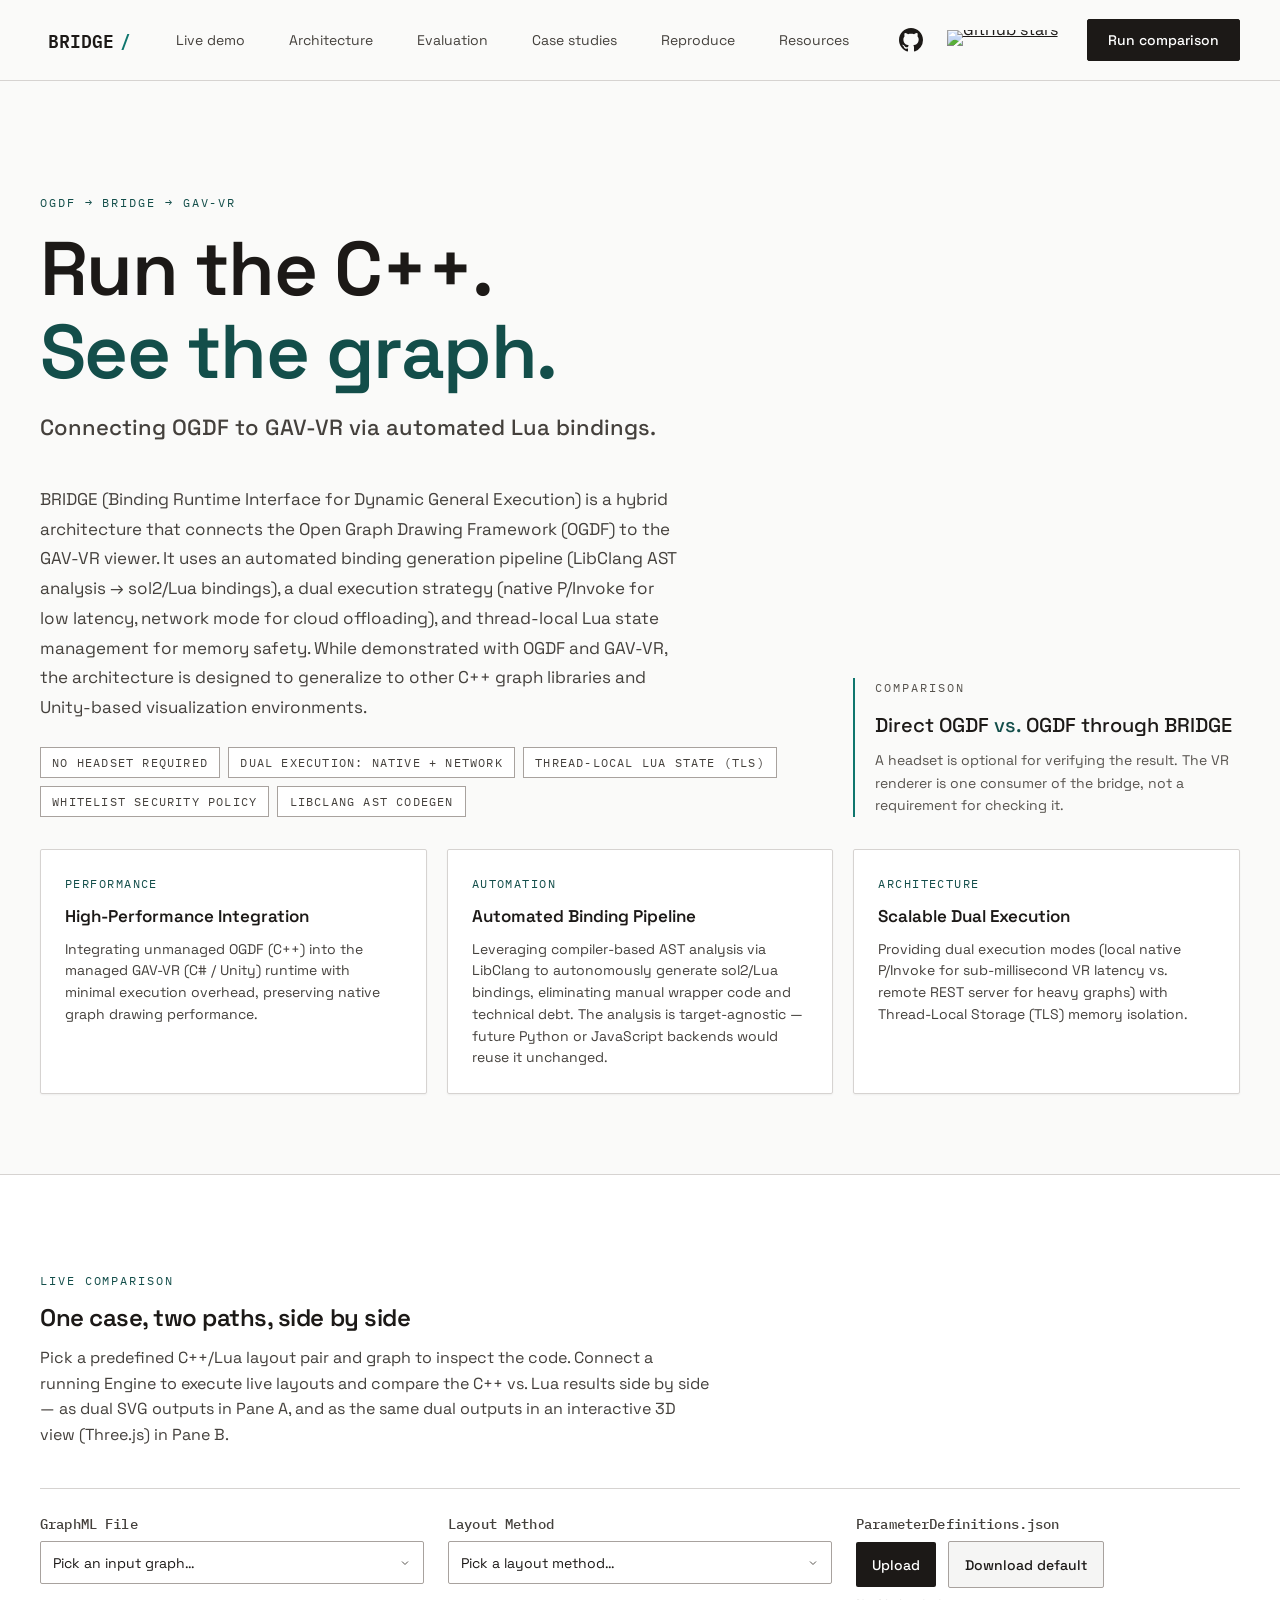
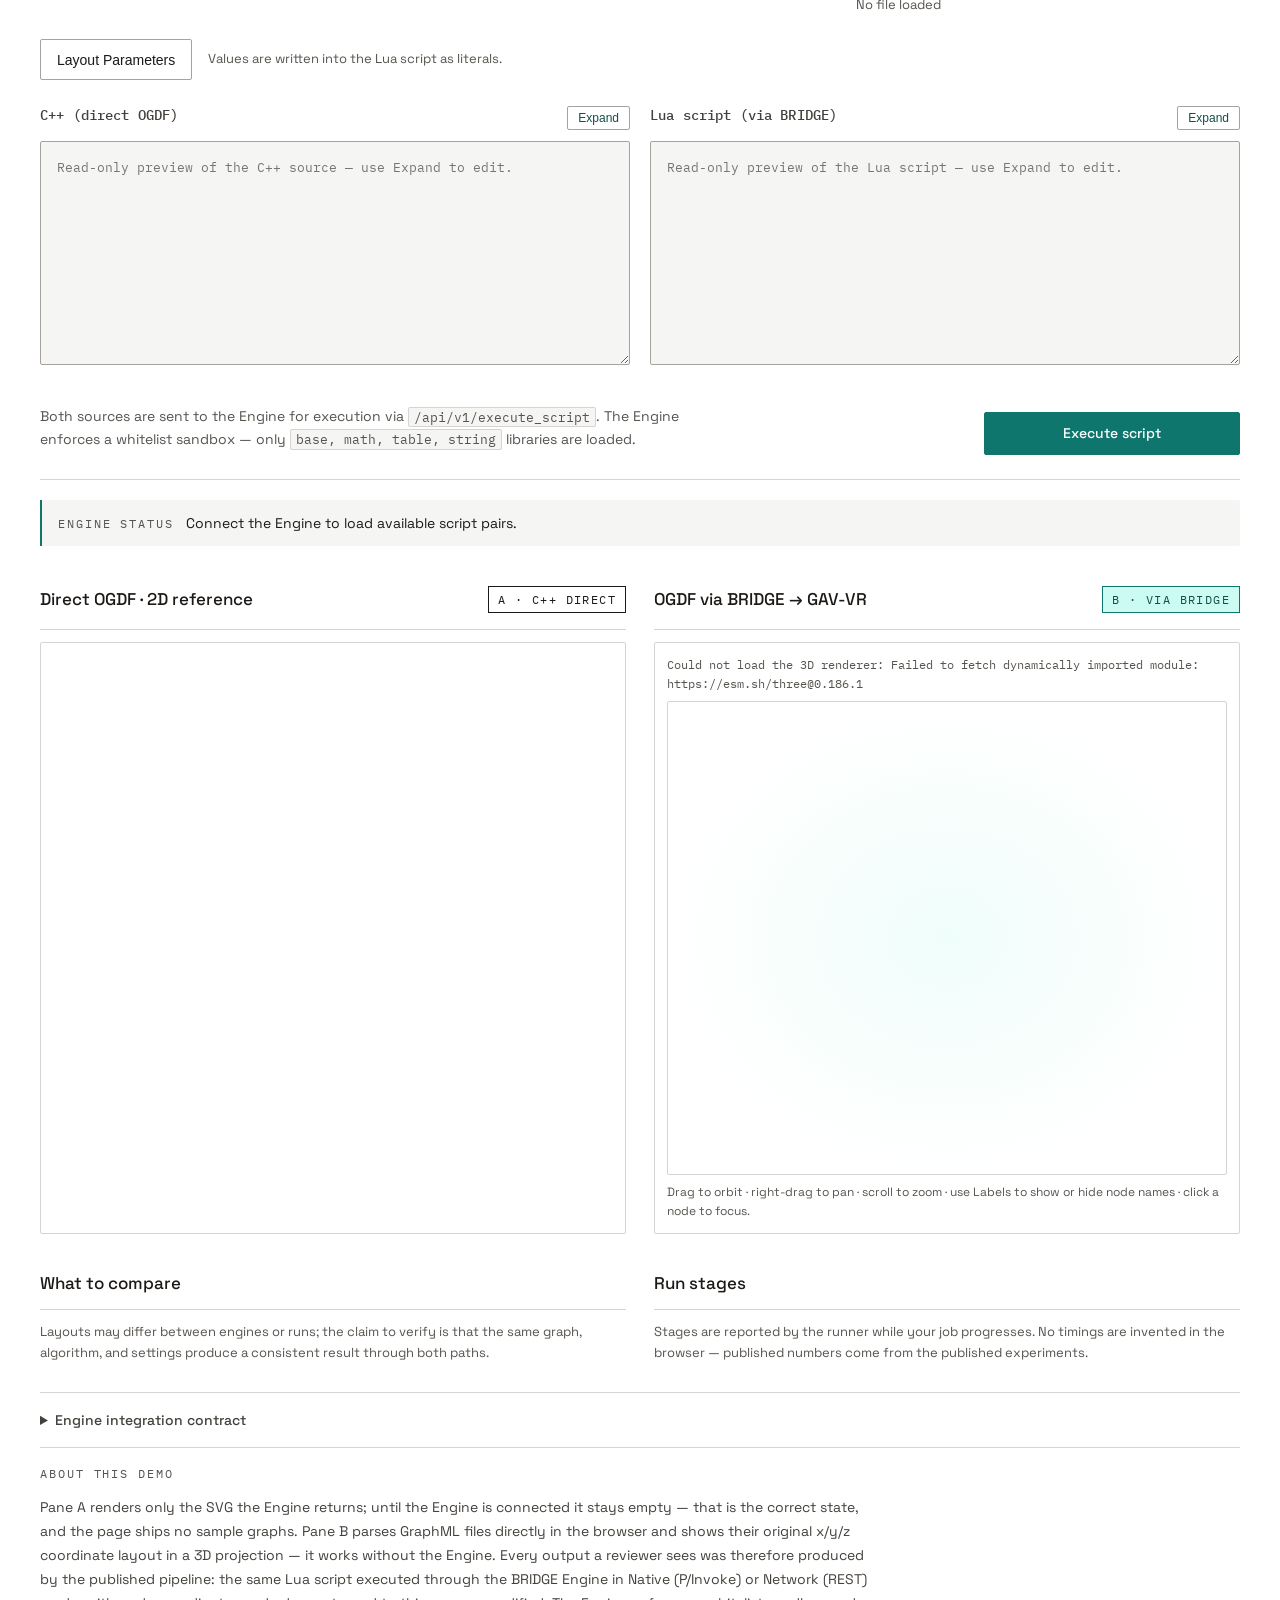
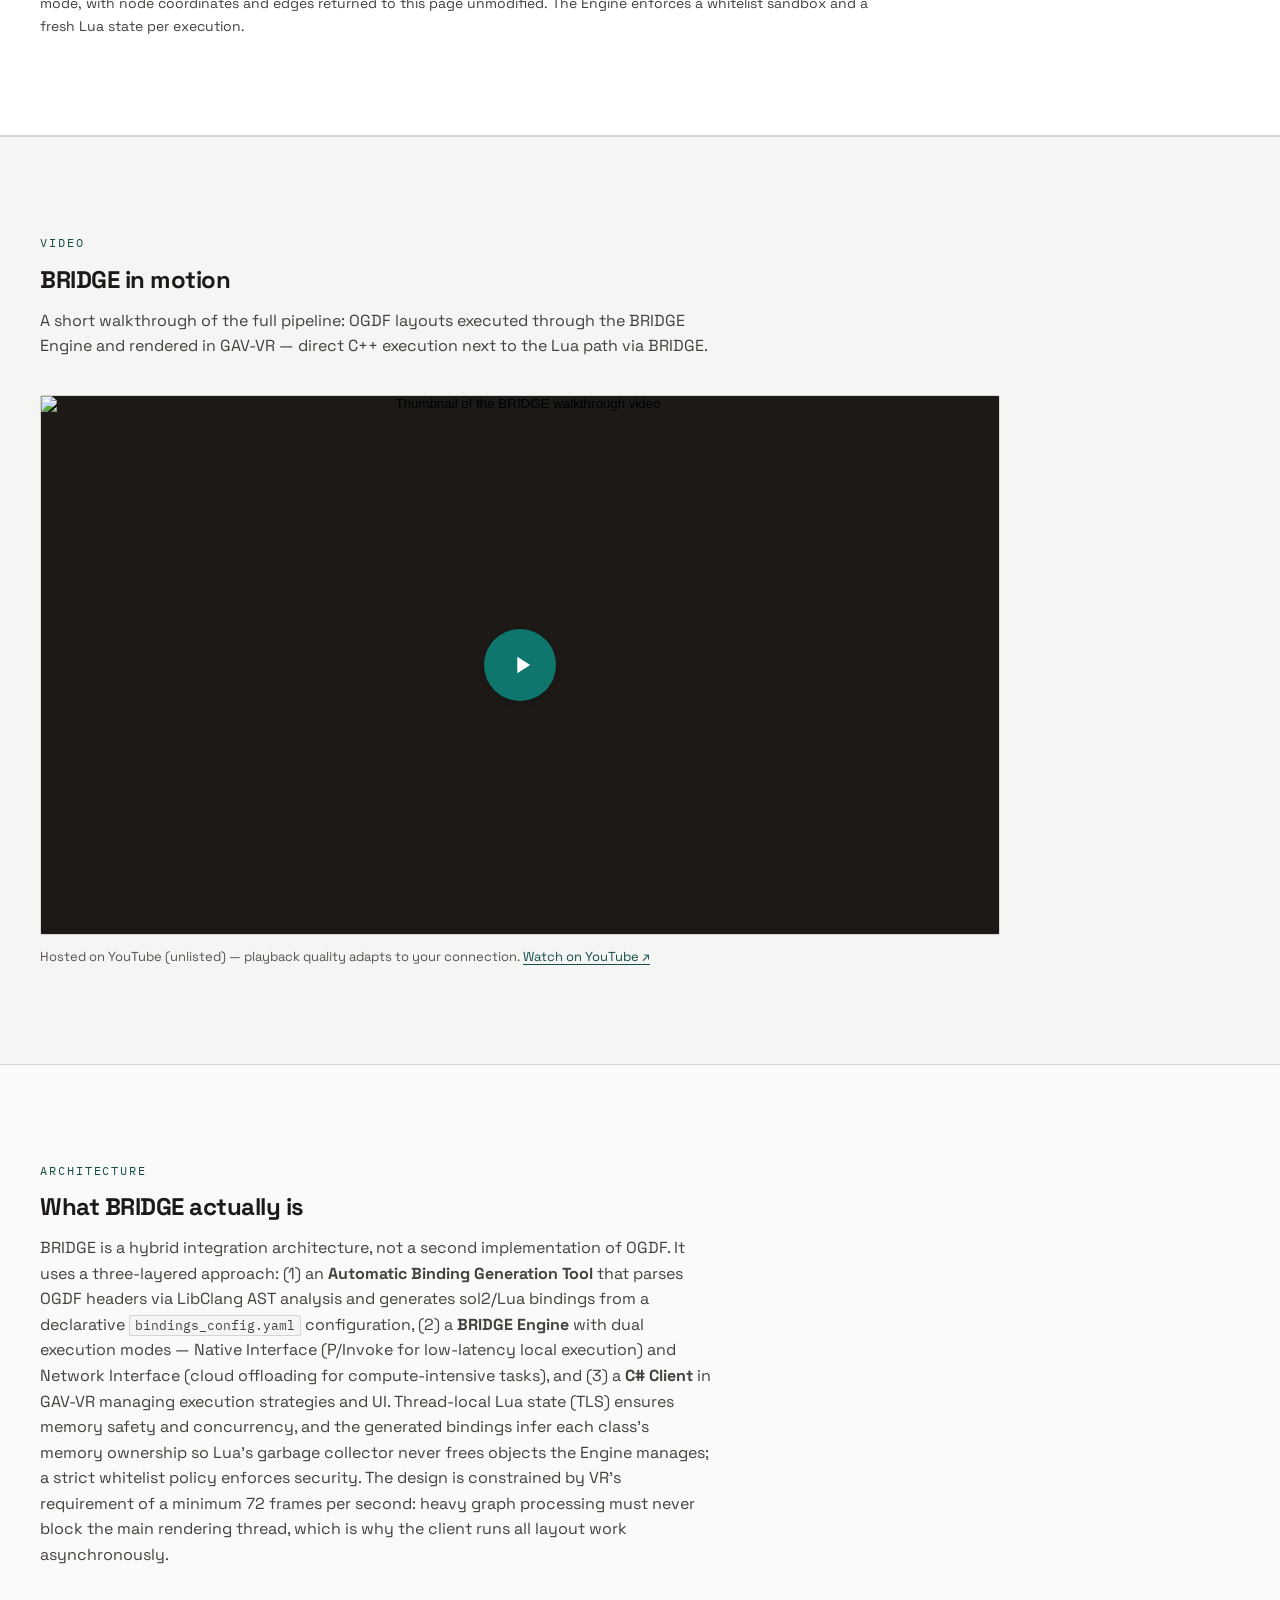
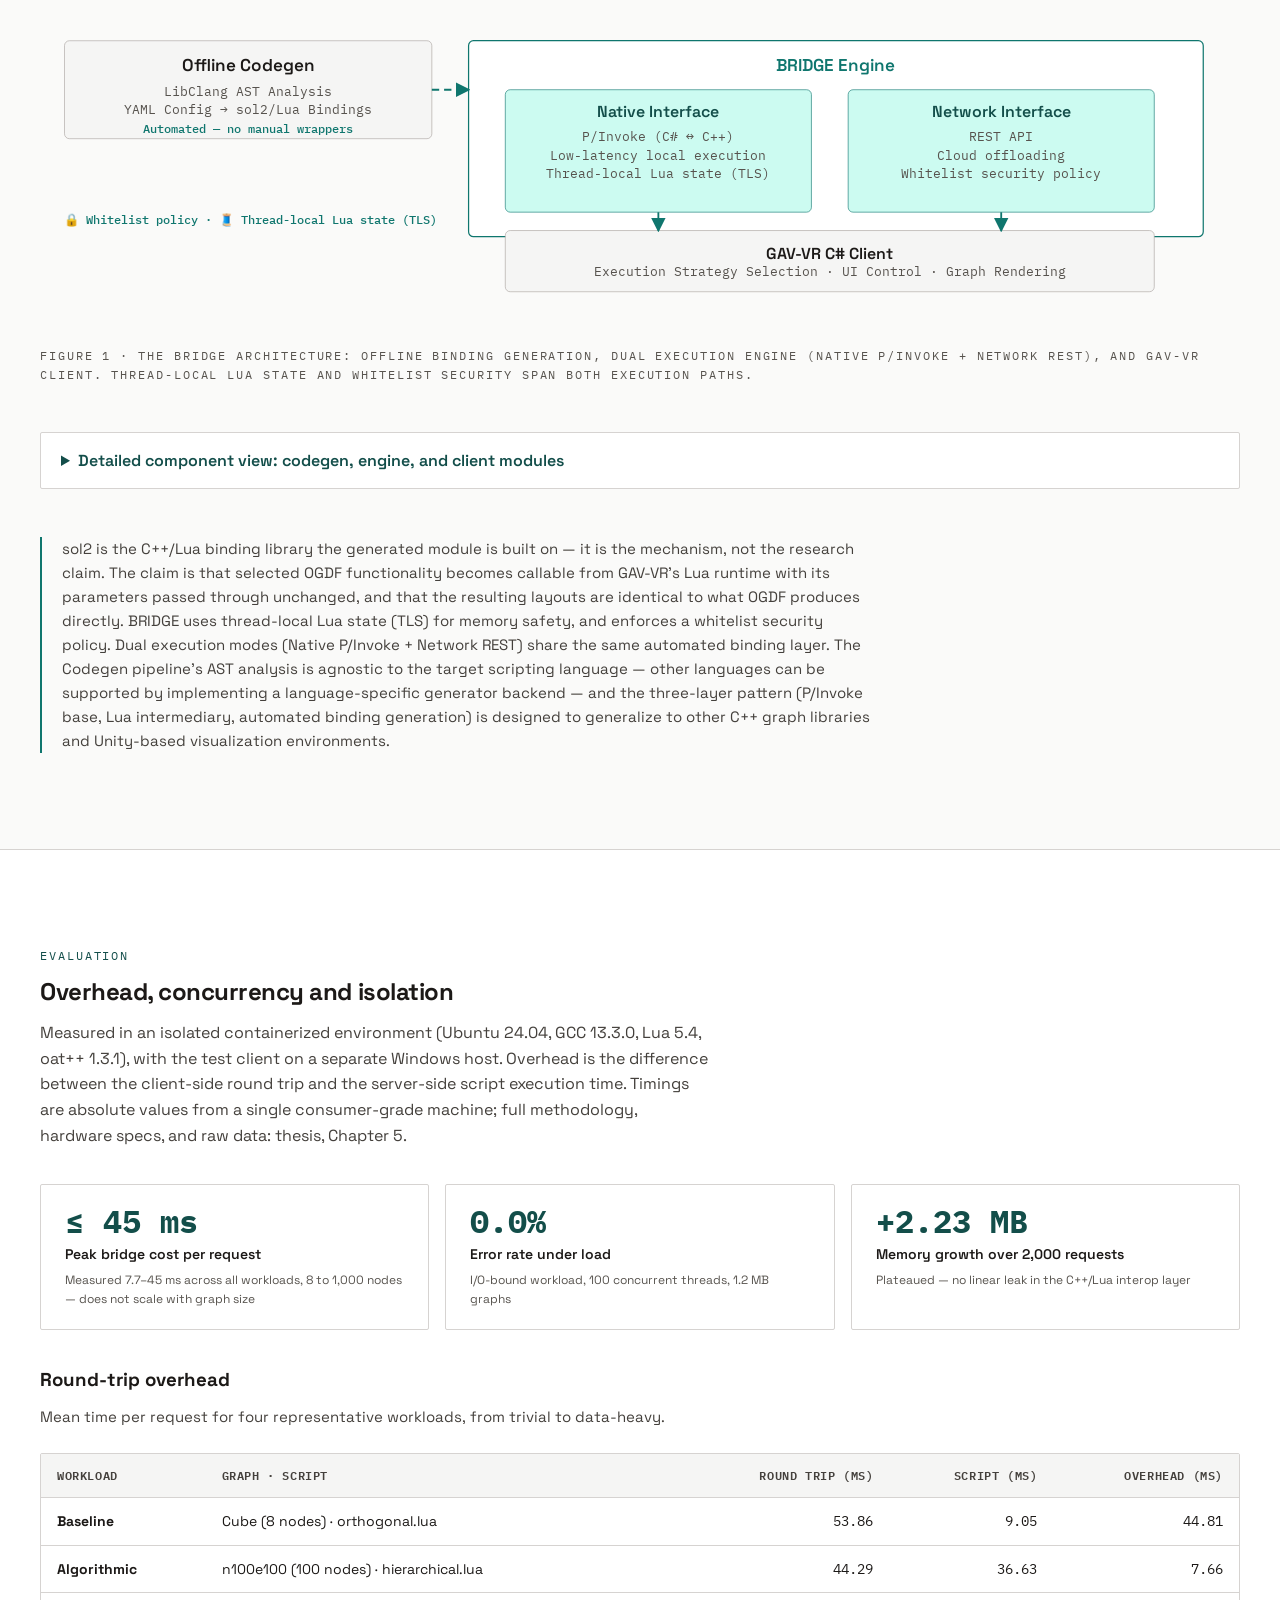
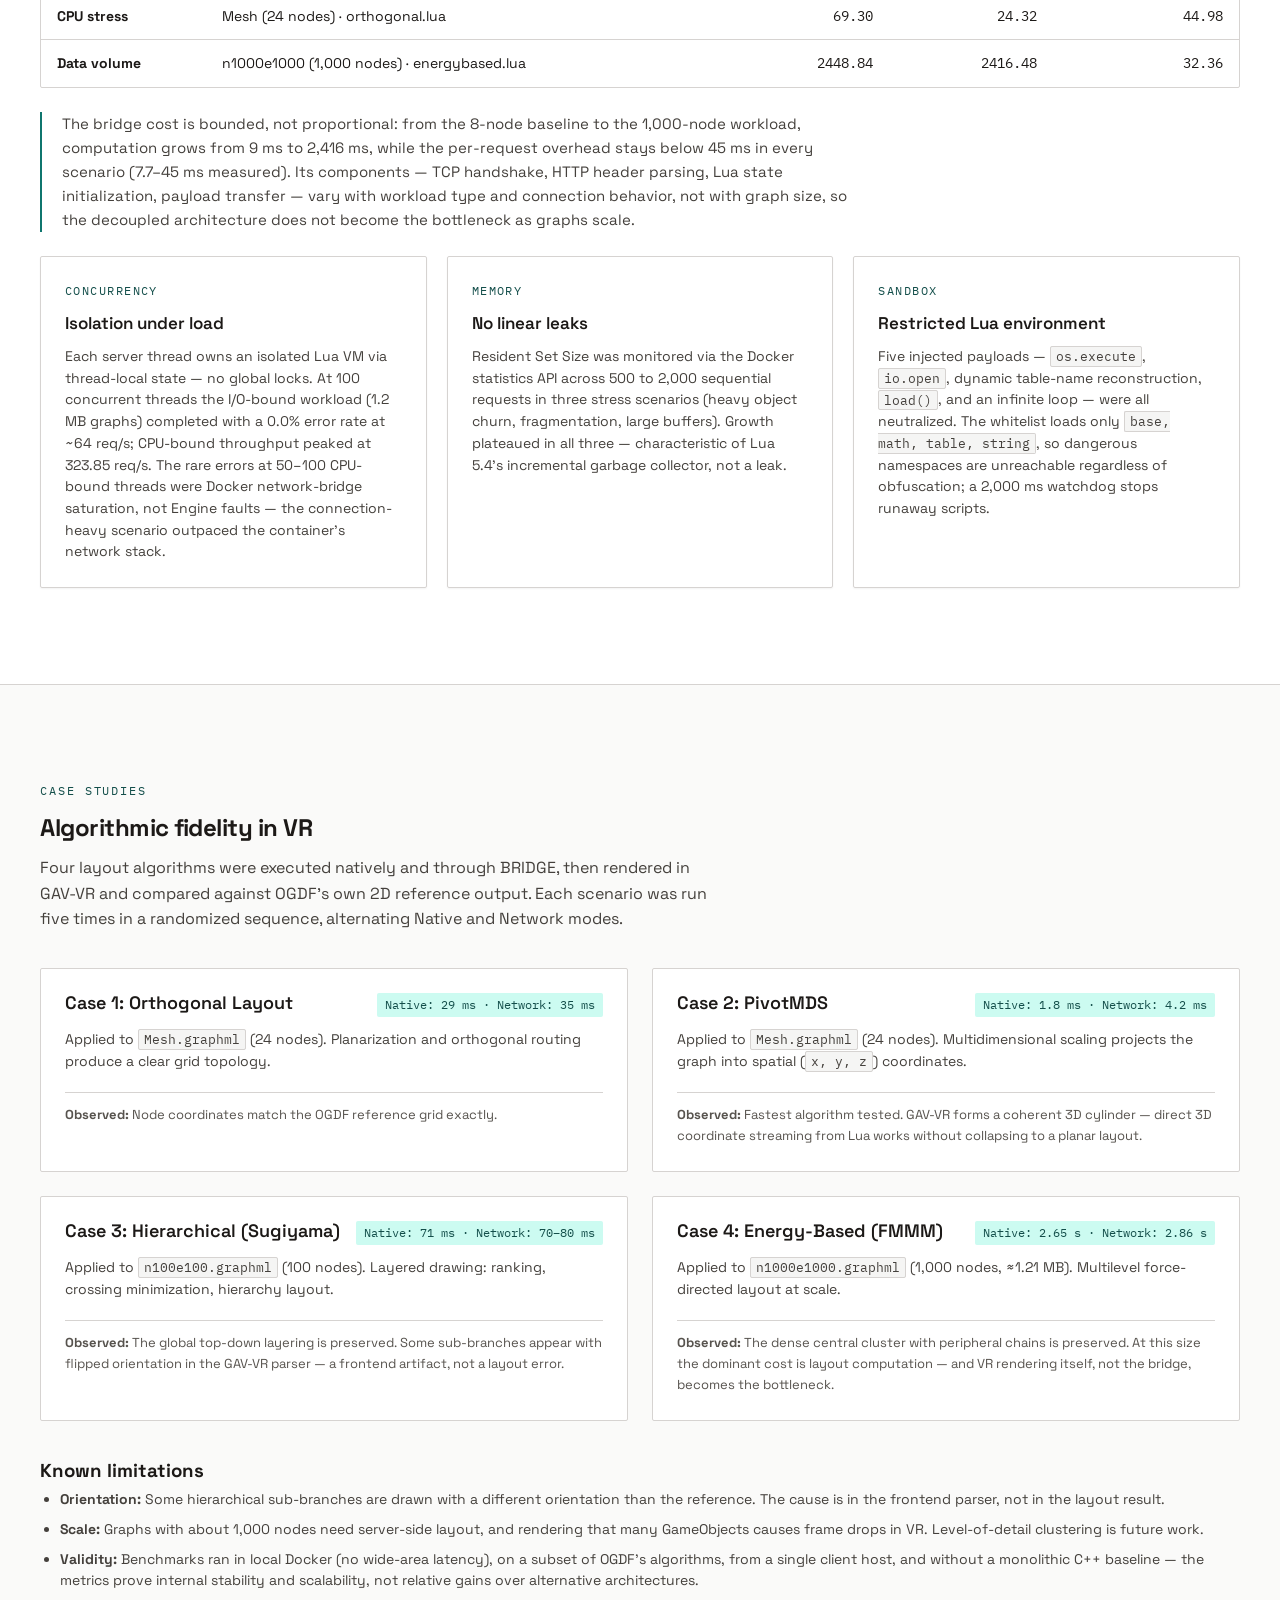
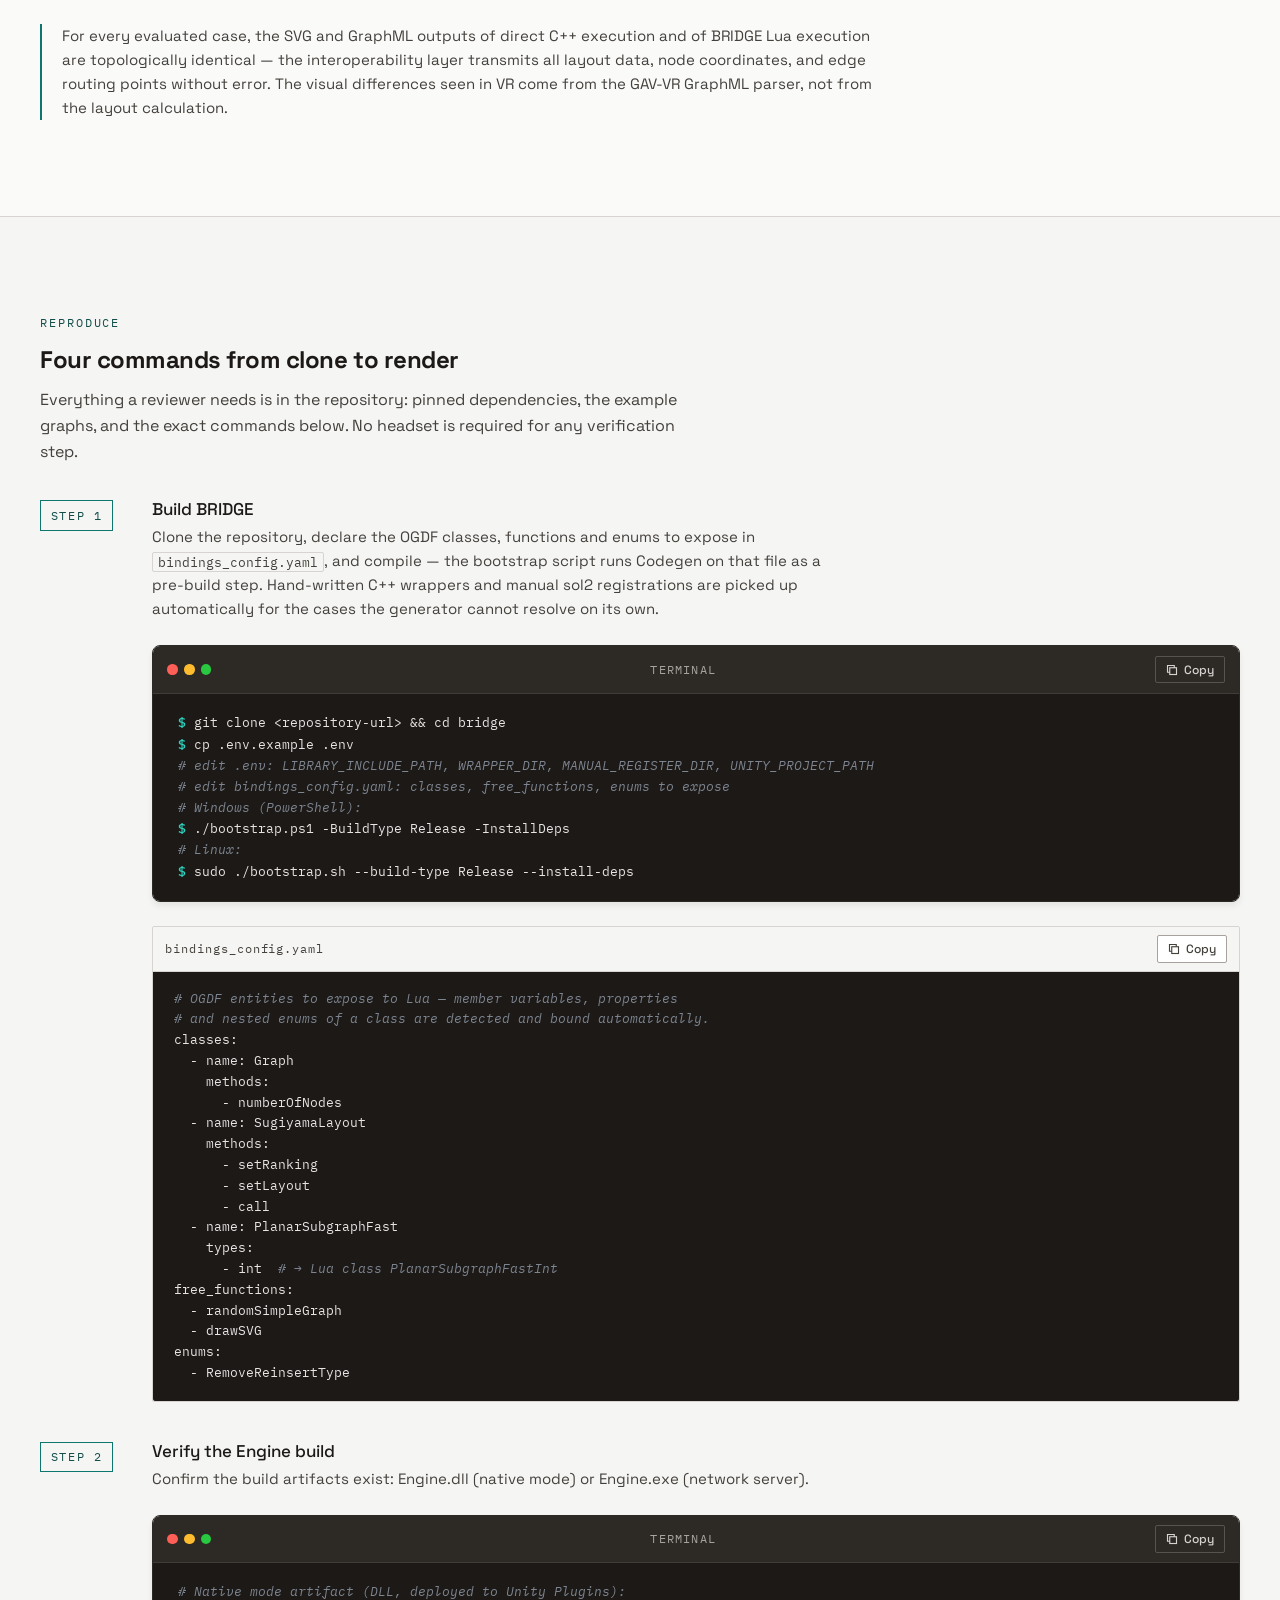
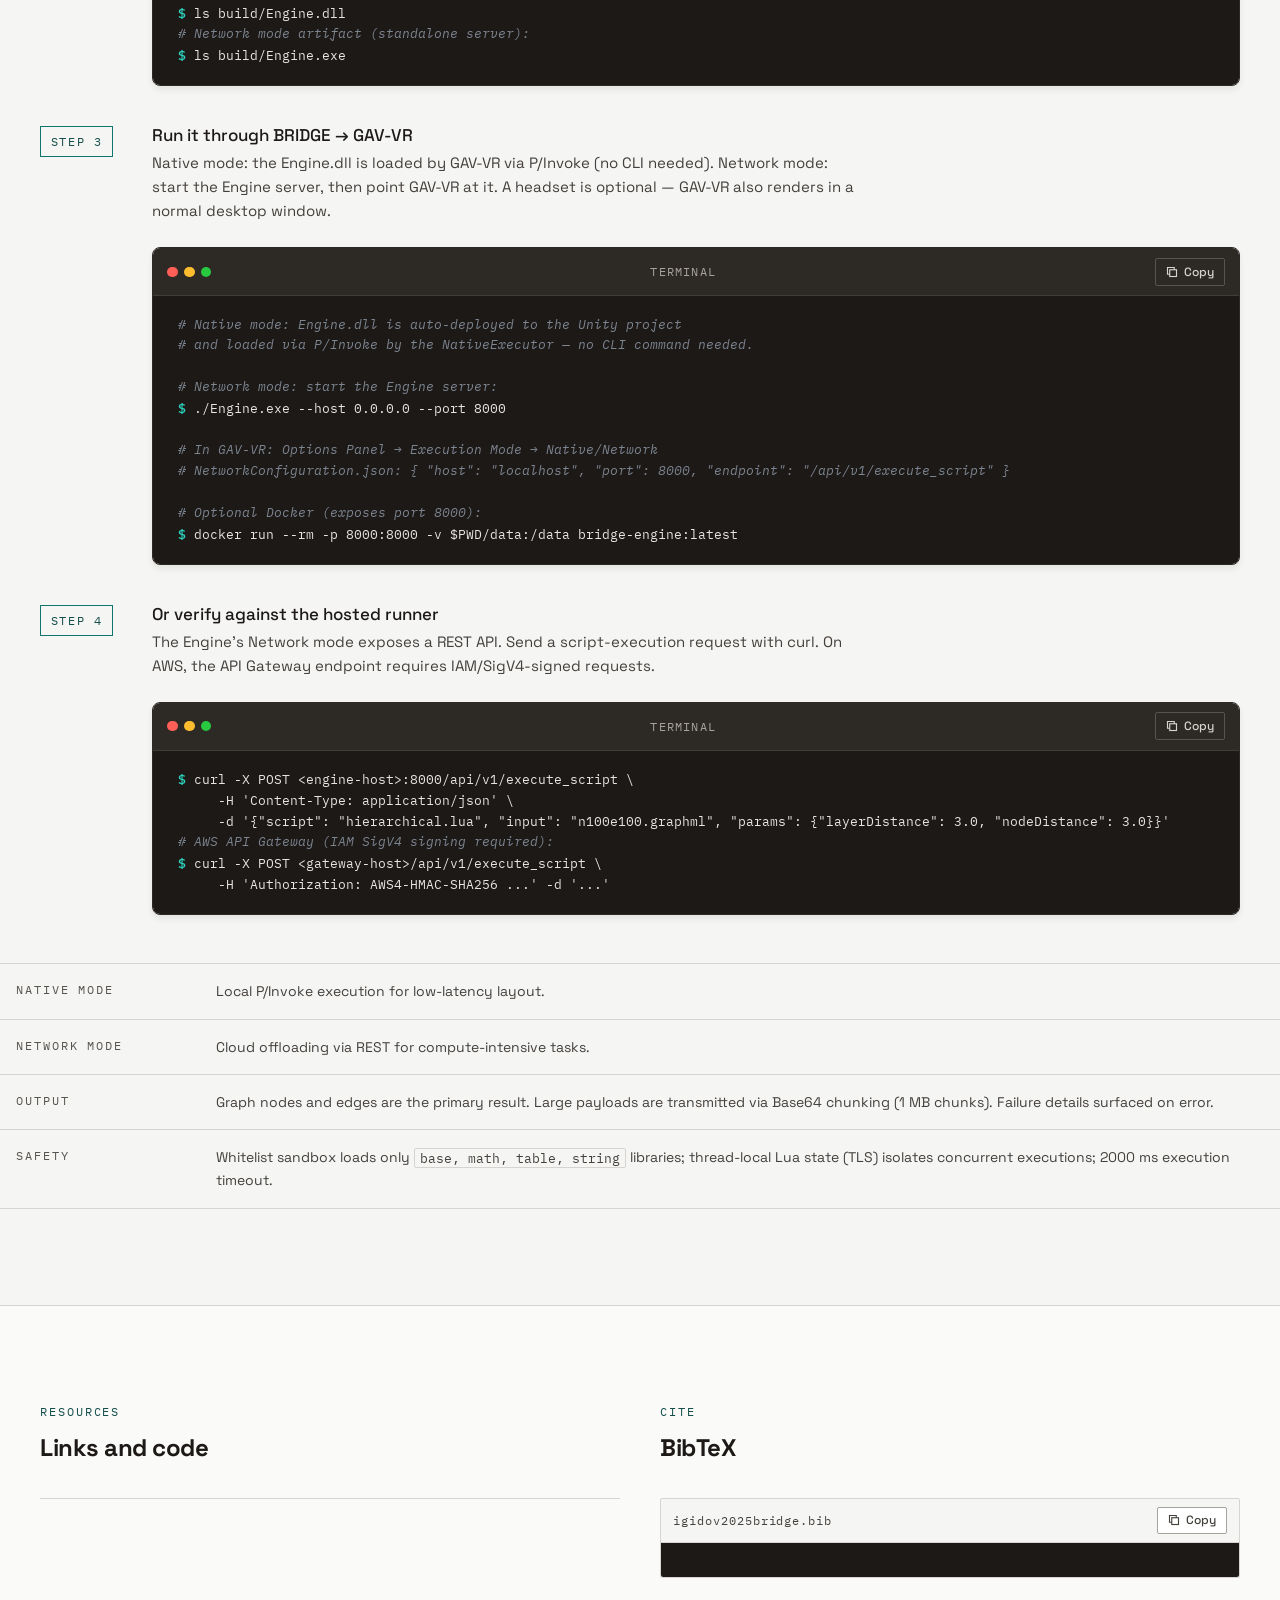
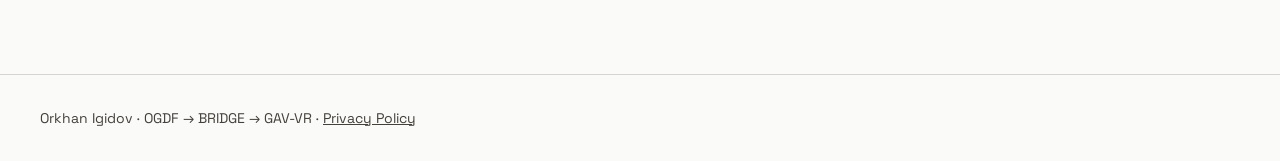
==== commit 2424e867: "feat: document ownership model, validity limits and manual binding support" ====
--- a/index.html
+++ b/index.html
@@ -103,7 +103,9 @@
                 <div class="rq-card">
                     <span class="meta-role">Automation</span>
                     <h2>Automated Binding Pipeline</h2>
-                    <p>Leveraging compiler-based AST analysis via LibClang to autonomously generate sol2/Lua bindings, eliminating manual wrapper code and technical debt.</p>
+                    <p>Leveraging compiler-based AST analysis via LibClang to autonomously generate sol2/Lua
+                        bindings, eliminating manual wrapper code and technical debt. The analysis is
+                        target-agnostic — future Python or JavaScript backends would reuse it unchanged.</p>
                 </div>
                 <div class="rq-card">
                     <span class="meta-role">Architecture</span>
@@ -430,8 +432,9 @@
                         (2) a <strong>BRIDGE Engine</strong> with dual execution modes — Native Interface (P/Invoke for
                         low-latency local execution) and Network Interface (cloud offloading for compute-intensive
                         tasks), and (3) a <strong>C# Client</strong> in GAV-VR managing execution strategies and UI.
-                        Thread-local Lua state (TLS) ensures memory safety and concurrency; a strict whitelist policy
-                        enforces security. The design is constrained by VR's requirement of a minimum 72 frames per
+                        Thread-local Lua state (TLS) ensures memory safety and concurrency, and the generated
+                        bindings infer each class's memory ownership so Lua's garbage collector never frees objects
+                        the Engine manages; a strict whitelist policy enforces security. The design is constrained by VR's requirement of a minimum 72 frames per
                         second: heavy graph processing must never block the main rendering thread, which is why the
                         client runs all layout work asynchronously.
                     </p>
@@ -747,6 +750,10 @@
                     <li><strong>Scale:</strong> Graphs with about 1,000 nodes need server-side layout, and
                         rendering that many GameObjects causes frame drops in VR. Level-of-detail clustering is
                         future work.</li>
+                    <li><strong>Validity:</strong> Benchmarks ran in local Docker (no wide-area latency), on a
+                        subset of OGDF's algorithms, from a single client host, and without a monolithic C++
+                        baseline — the metrics prove internal stability and scalability, not relative gains over
+                        alternative architectures.</li>
                 </ul>
 
                 <p class="section-footnote">
@@ -776,7 +783,9 @@
                             <h3>Build BRIDGE</h3>
                             <p>Clone the repository, declare the OGDF classes, functions and enums to expose in
                                 <code>bindings_config.yaml</code>, and compile — the bootstrap script runs Codegen on
-                                that file as a pre-build step.</p>
+                                that file as a pre-build step. Hand-written C++ wrappers and manual sol2
+                                registrations are picked up automatically for the cases the generator cannot resolve
+                                on its own.</p>
                             <div class="codeblock codeblock--flat" data-copy-scope>
                                 <div class="codeblock-head"><span class="terminal-dots" aria-hidden="true"><span
                                             class="terminal-dot terminal-dot--red"></span><span
@@ -792,7 +801,7 @@
                                 </div>
                                 <pre><code><span class="t-prompt">$</span> git clone &lt;repository-url&gt; &amp;&amp; cd bridge
 <span class="t-prompt">$</span> cp .env.example .env
-<span class="t-comment"># edit .env: LIBRARY_INCLUDE_PATH, WRAPPER_DIR, UNITY_PROJECT_PATH</span>
+<span class="t-comment"># edit .env: LIBRARY_INCLUDE_PATH, WRAPPER_DIR, MANUAL_REGISTER_DIR, UNITY_PROJECT_PATH</span>
 <span class="t-comment"># edit bindings_config.yaml: classes, free_functions, enums to expose</span>
 <span class="t-comment"># Windows (PowerShell):</span>
 <span class="t-prompt">$</span> ./bootstrap.ps1 -BuildType Release -InstallDeps
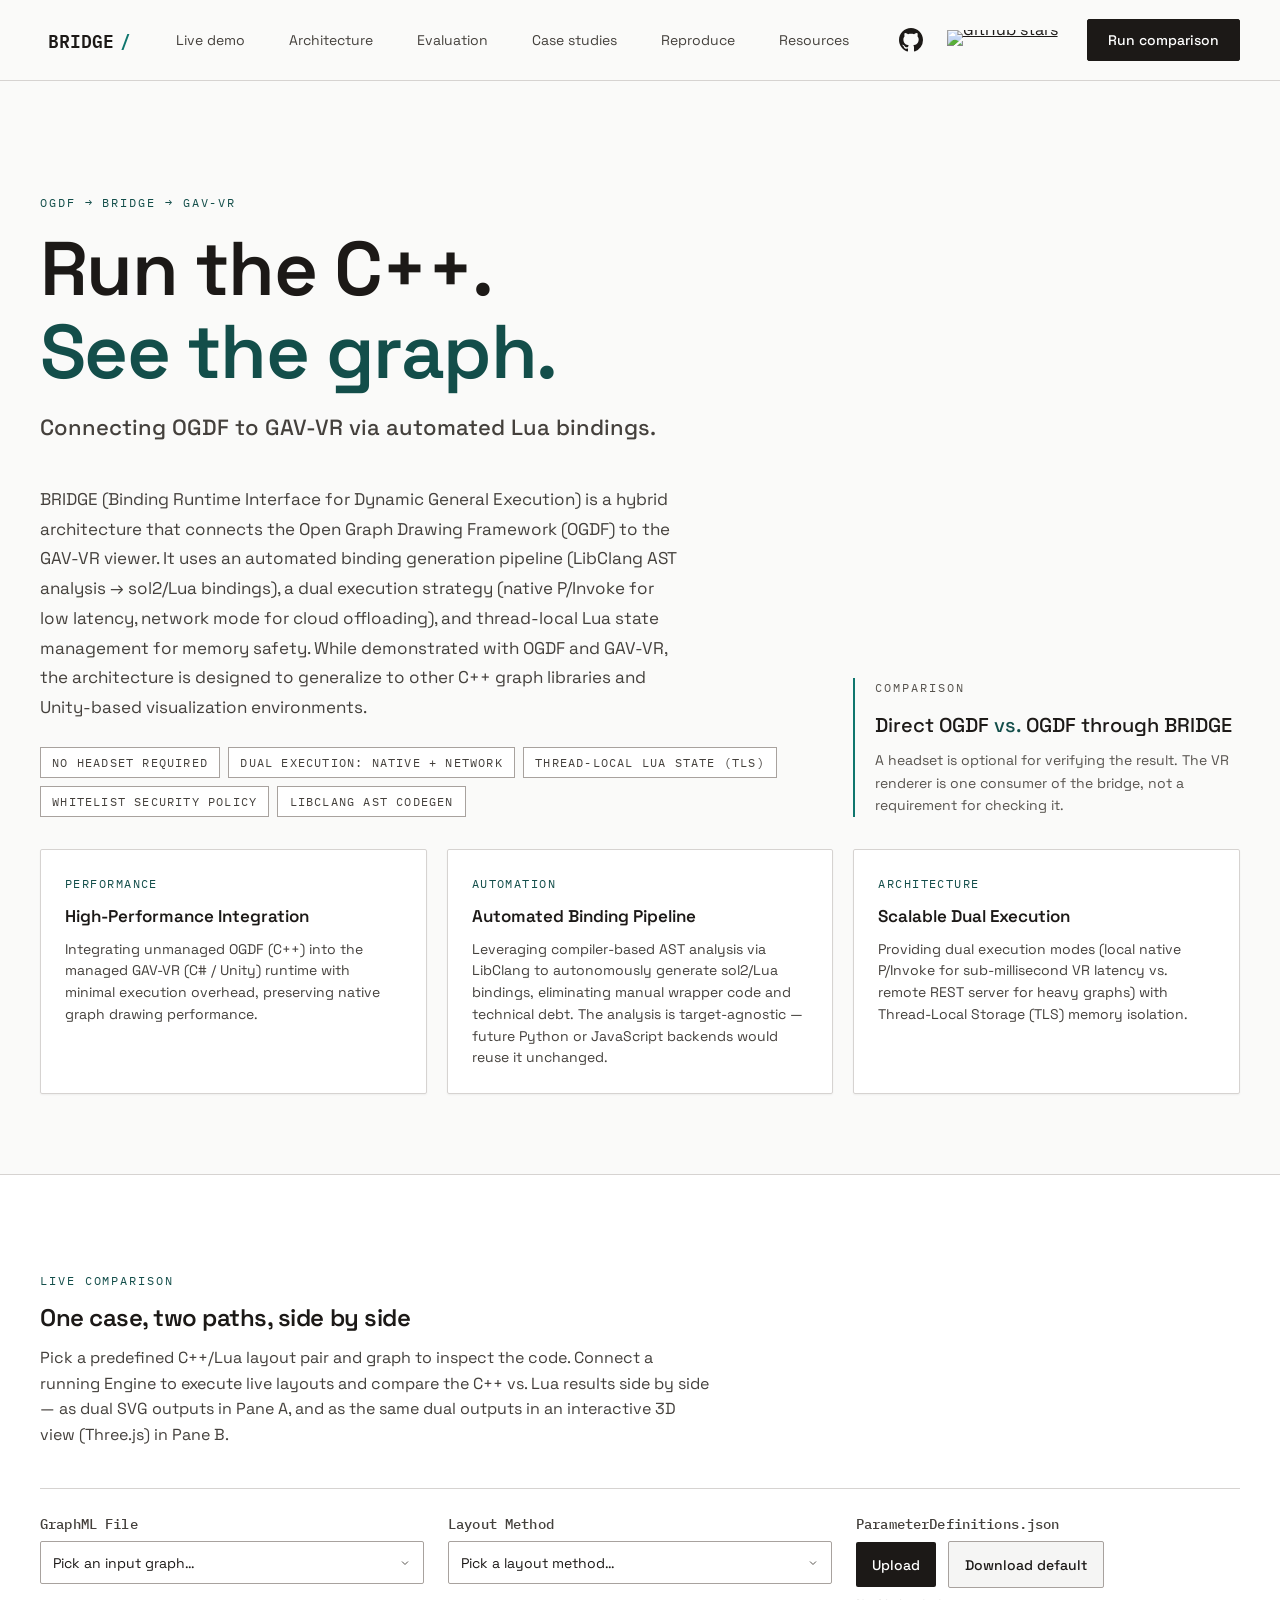
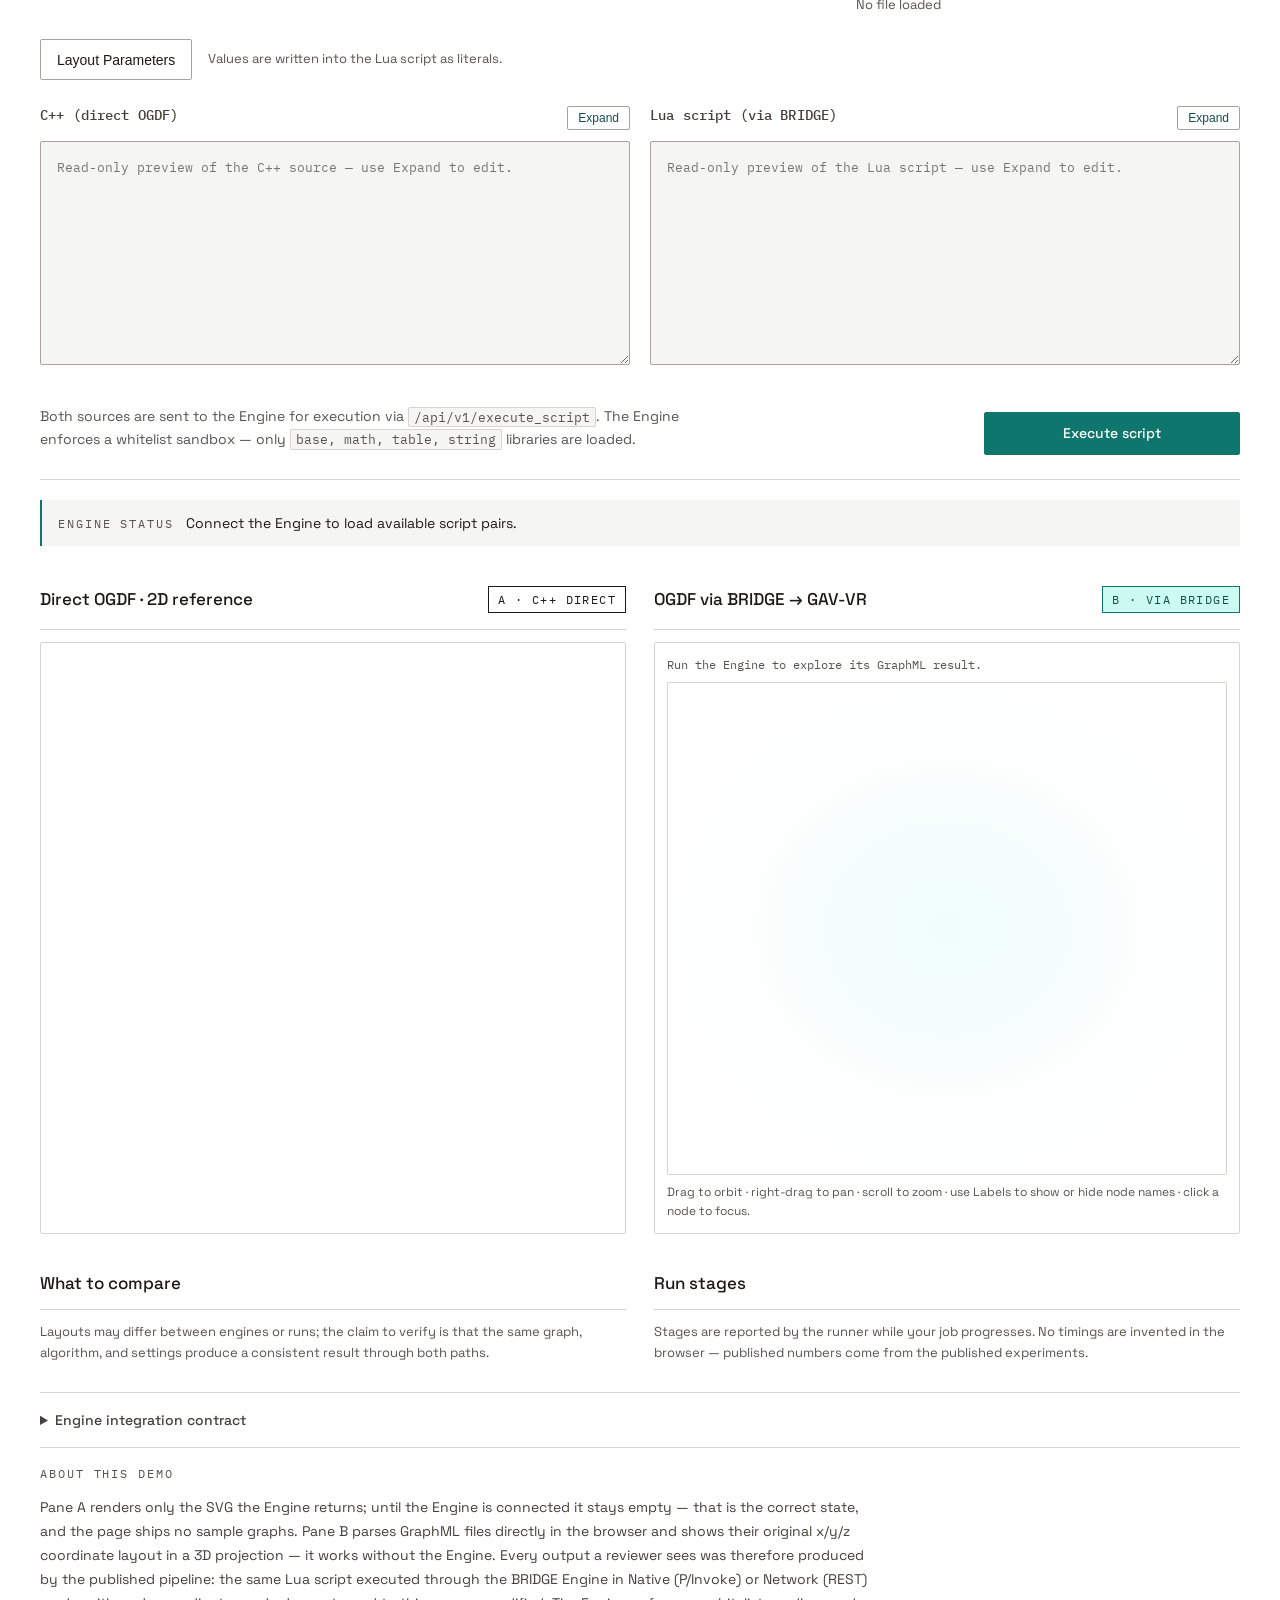
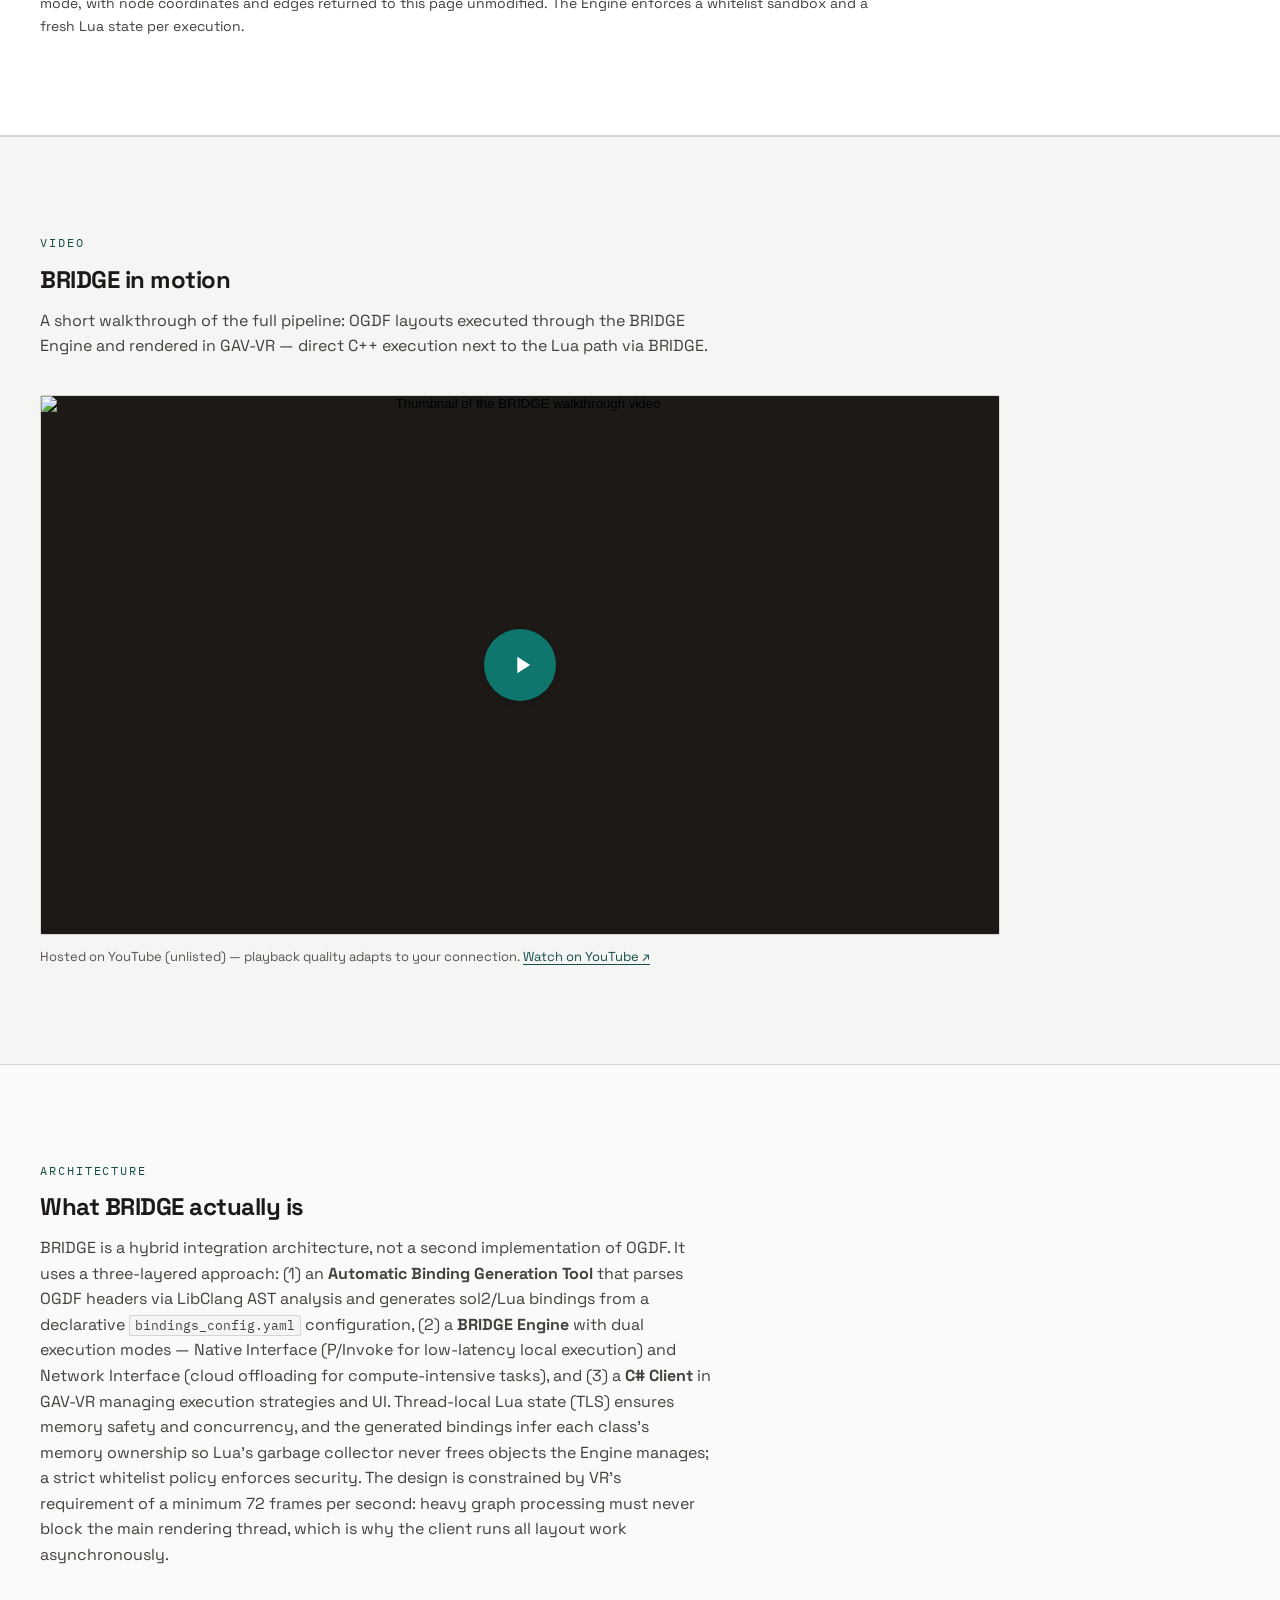
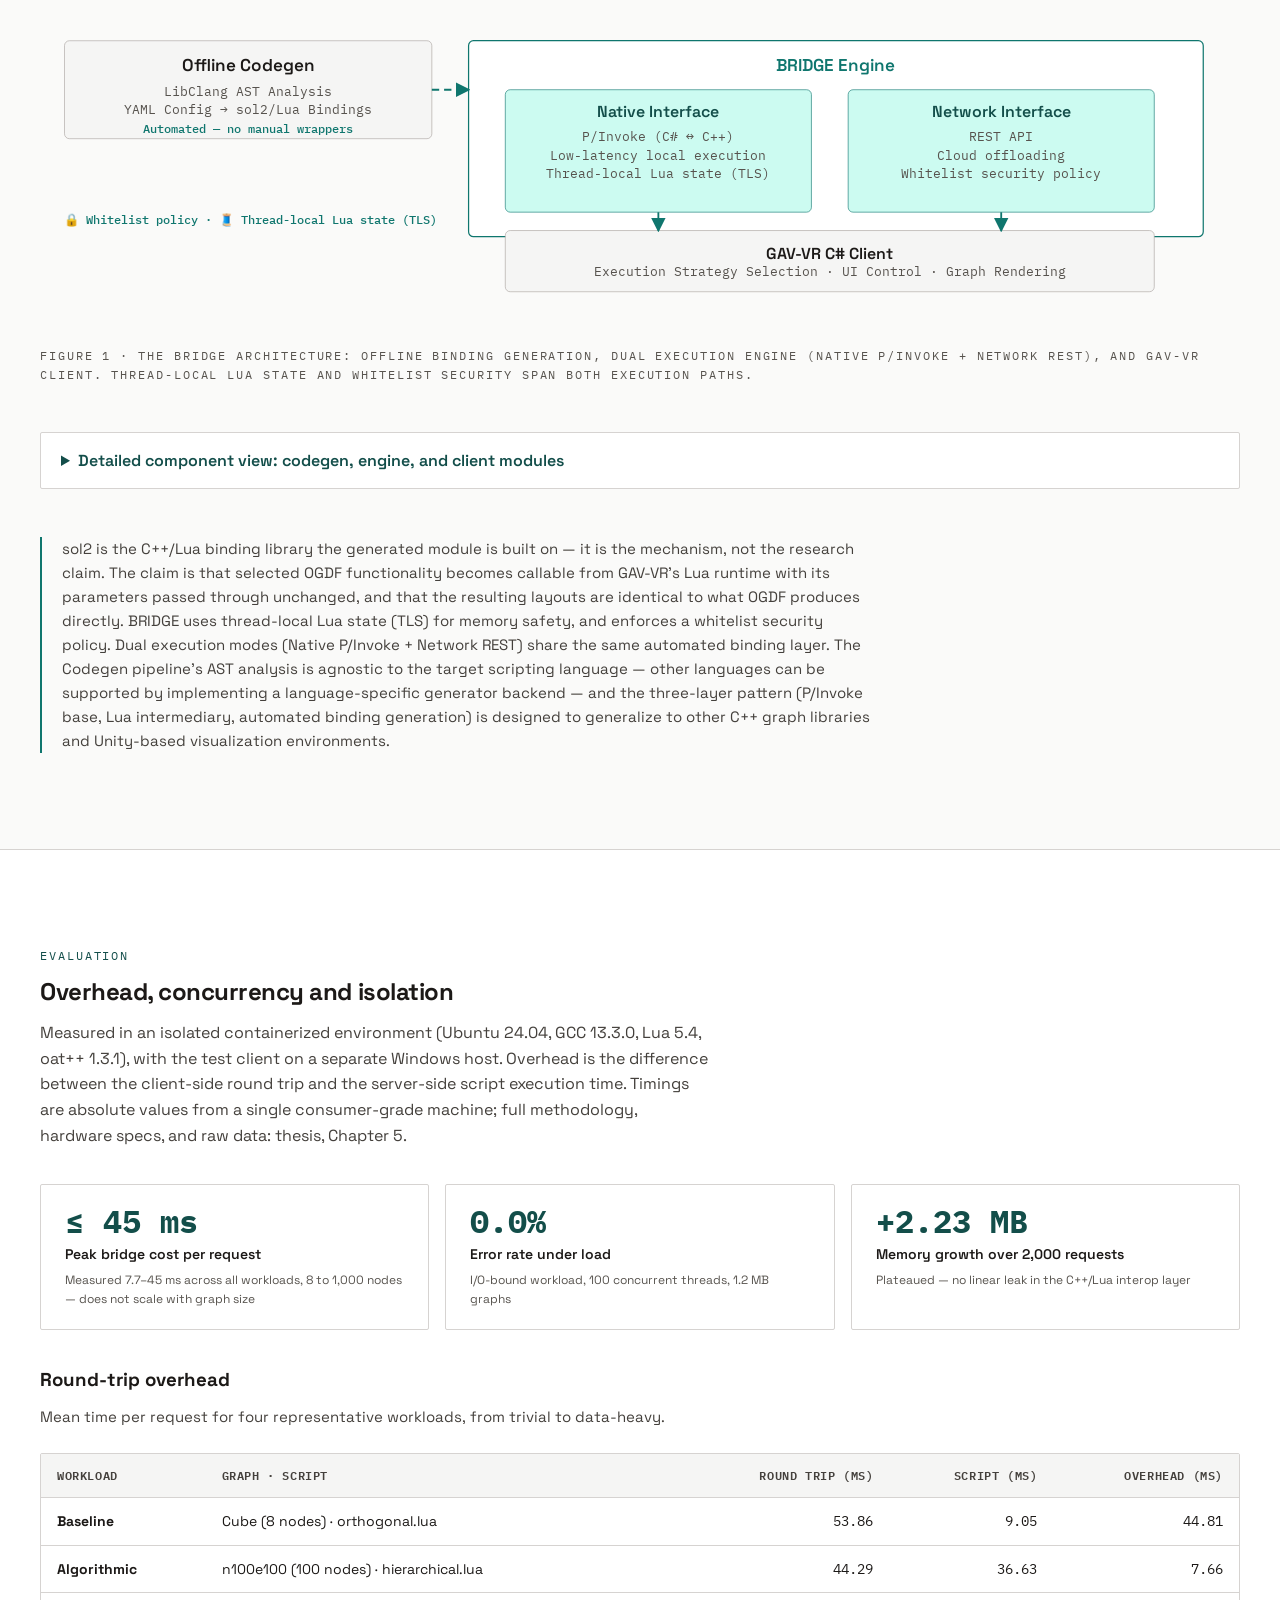
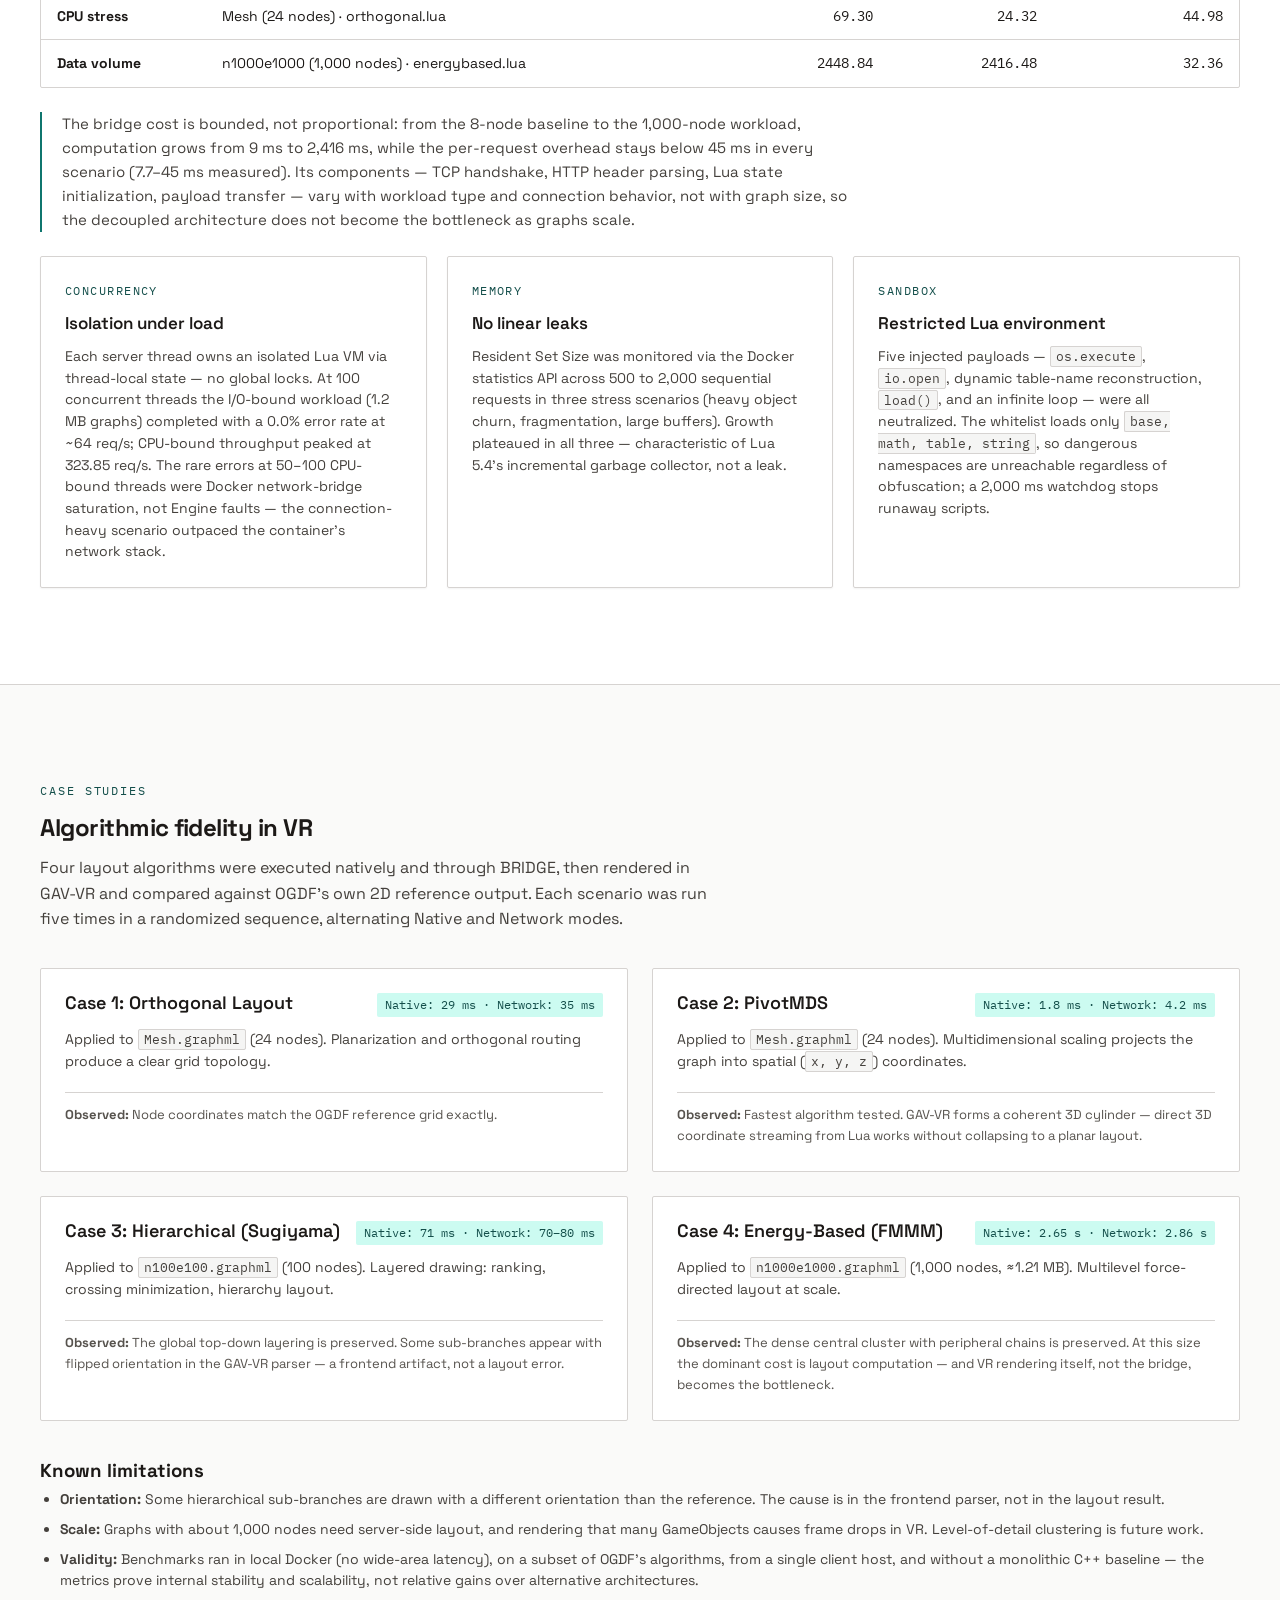
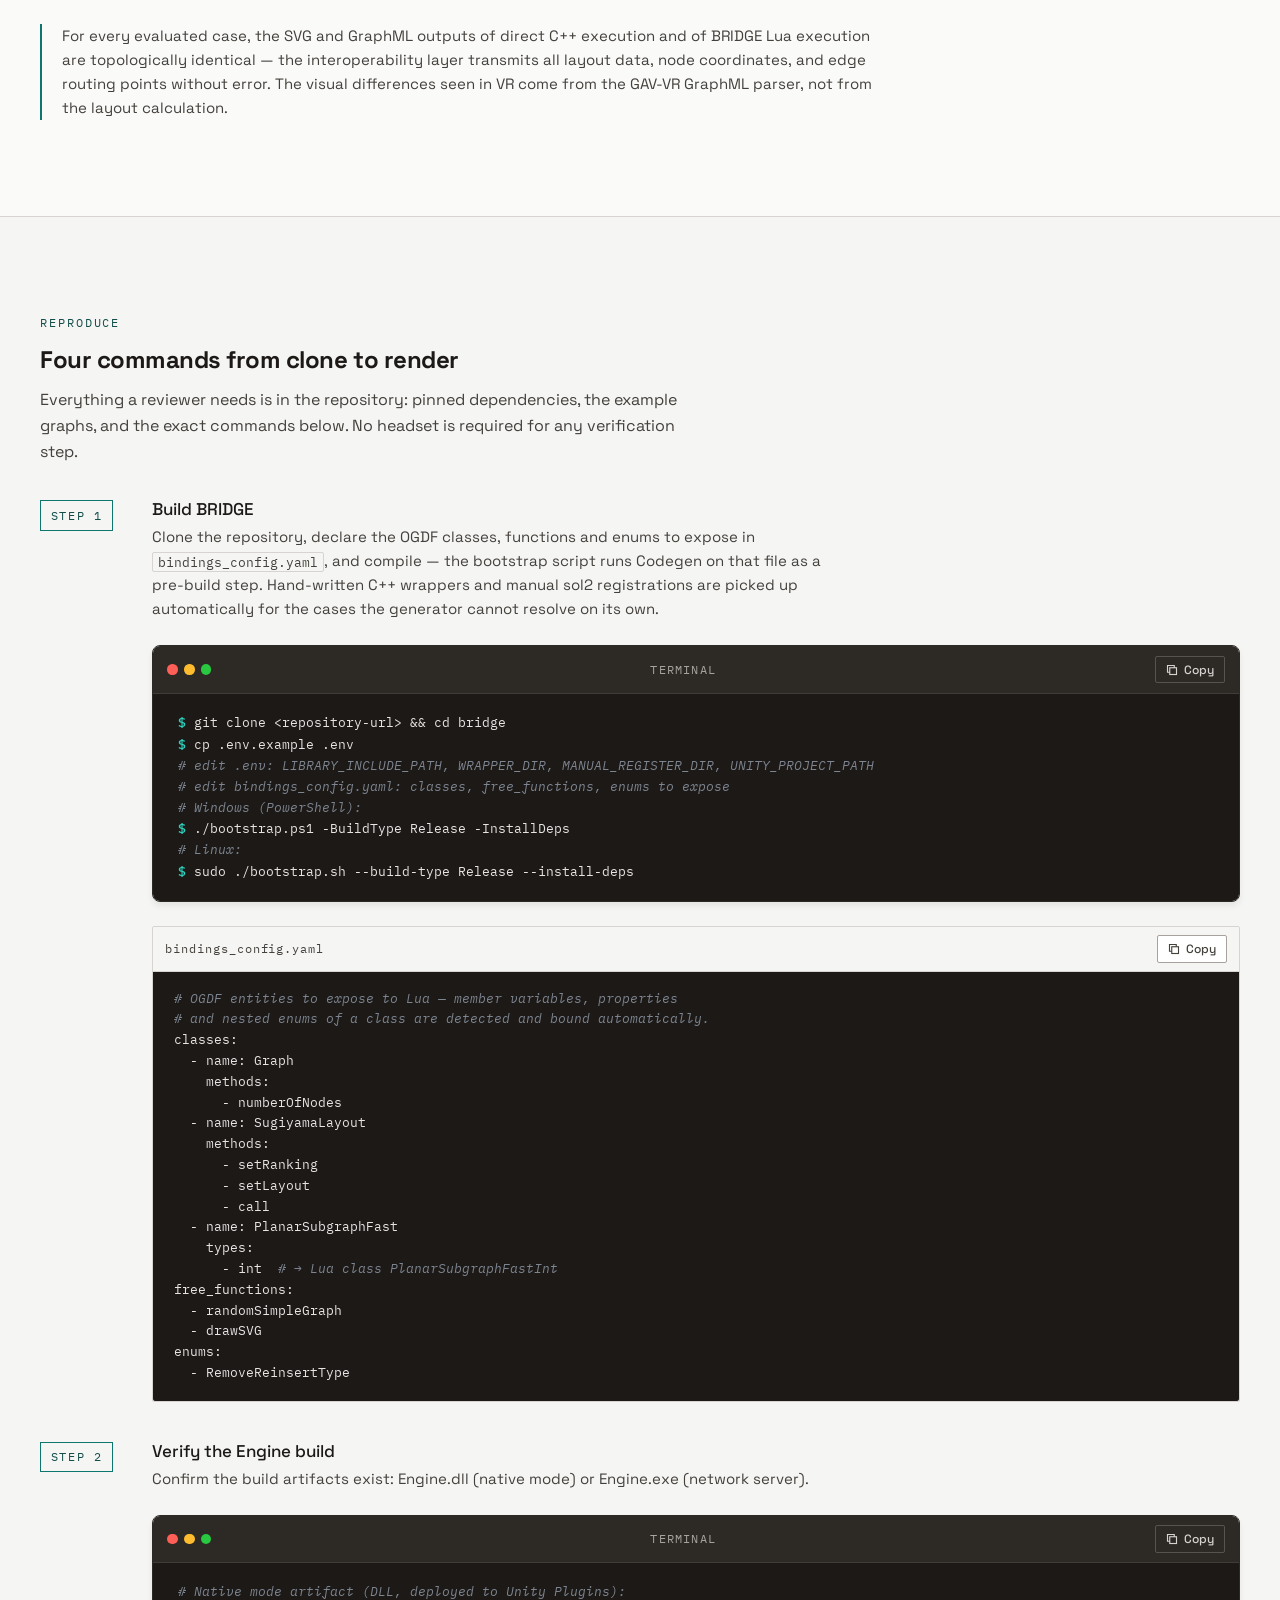
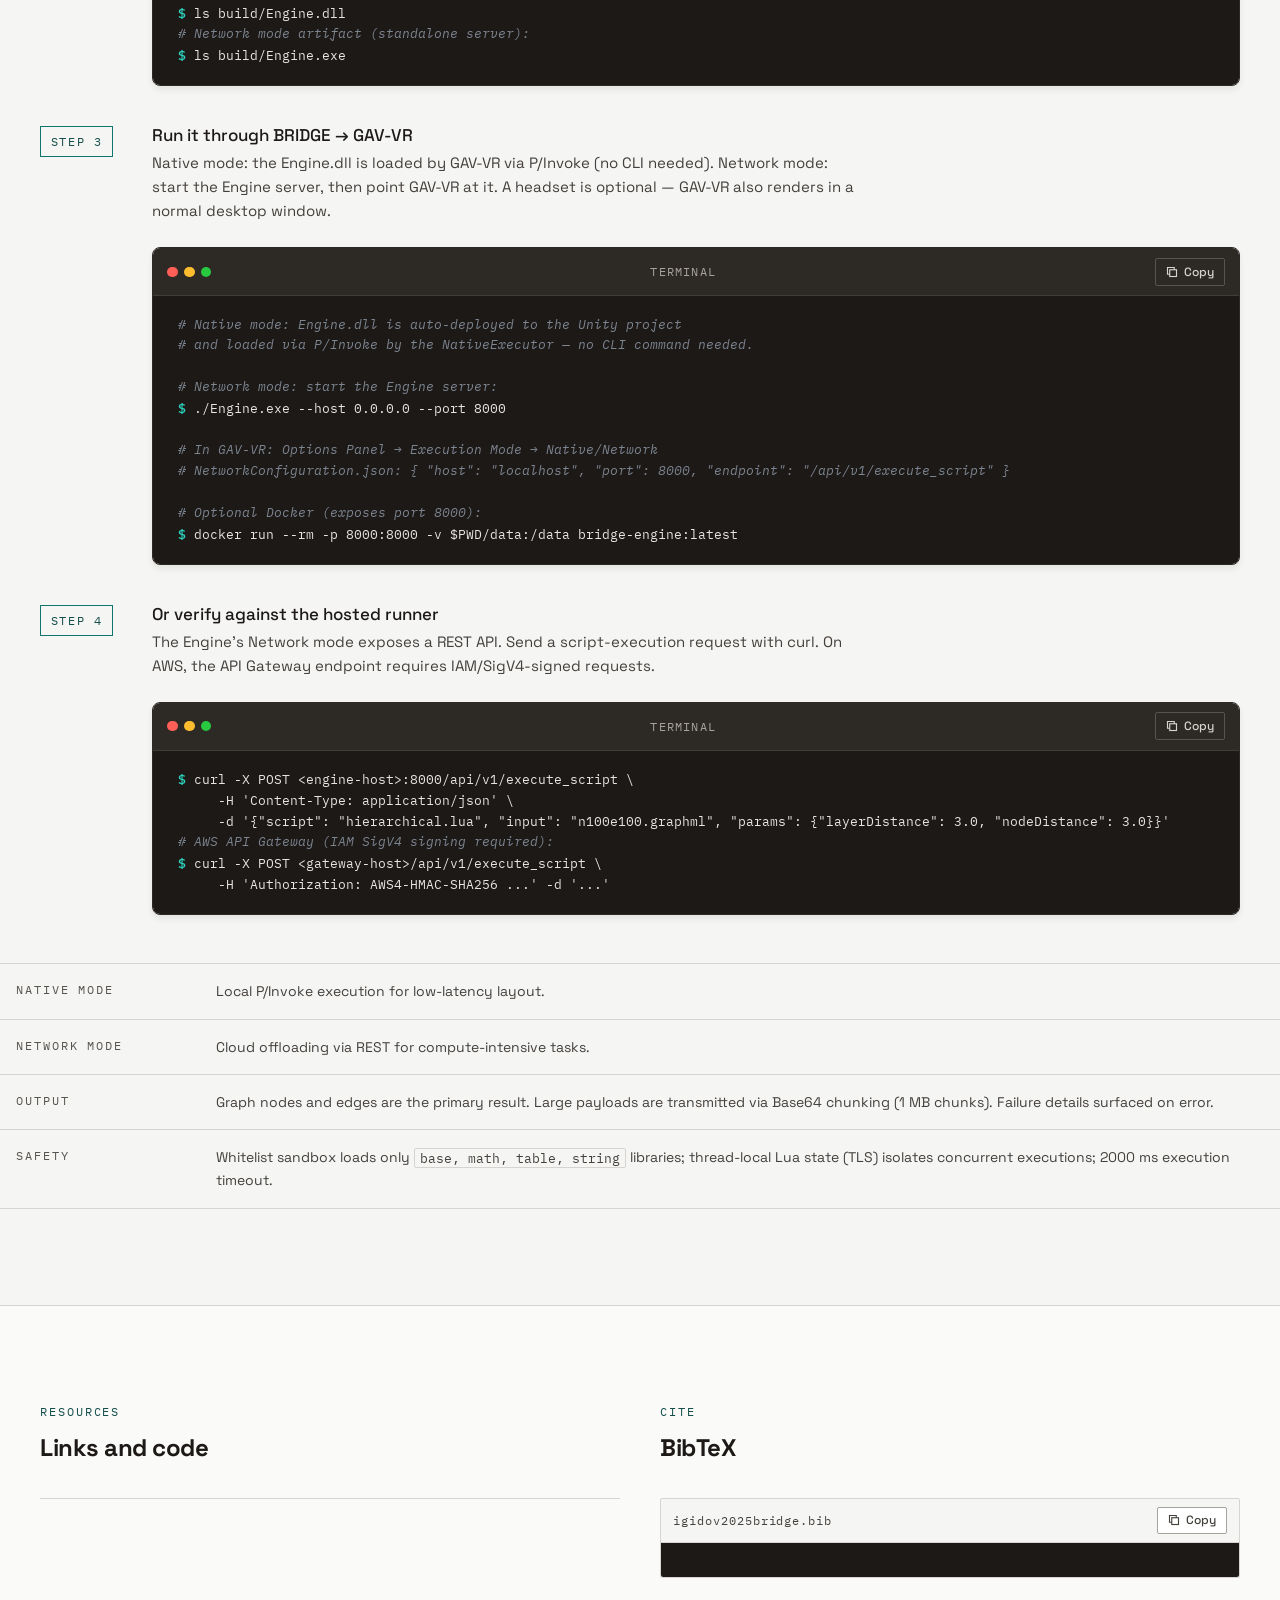
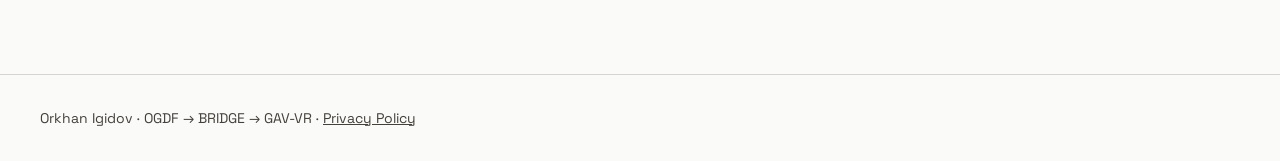
==== commit f77dee88: "refactor: load three.js and 3d-force-graph on demand in the 3D viewer" ====
--- a/index.html
+++ b/index.html
@@ -979,20 +979,8 @@
         </div>
     </footer>
 
-    <script type="module">
-        try {
-            const THREE = await import('three');
-            window.THREE = THREE;
-            const { default: ForceGraph3D } = await import(
-                'https://esm.sh/3d-force-graph@1.80.1?external=three'
-            );
-            window.ForceGraph3D = ForceGraph3D;
-        } catch (error) {
-            document.querySelector('#graph3d-meta').textContent =
-                `Could not load the 3D renderer: ${error.message}`;
-        }
-        await import('./js/main.js');
-    </script>
+    <!-- three.js and 3d-force-graph load on demand inside graph3dViewer.js -->
+    <script type="module" src="./js/main.js"></script>
 </body>
 
 </html>
--- a/assets/css/site.css
+++ b/assets/css/site.css
@@ -795,6 +795,25 @@
     font-weight: 500;
 }
 
+/* engine health states (js/ui/demo.js runHealthCheck) */
+.status[data-state="ready"] {
+    border-left-color: #15803d;
+}
+
+.status[data-state="ready"] .status-job {
+    color: #14532d;
+    background: #dcfce7;
+}
+
+.status[data-state="offline"] {
+    border-left-color: #b91c1c;
+}
+
+.status[data-state="offline"] .status-job {
+    color: #991b1b;
+    background: #fee2e2;
+}
+
 /* ============ panes ============ */
 .panes {
     margin-top: 2.25rem;
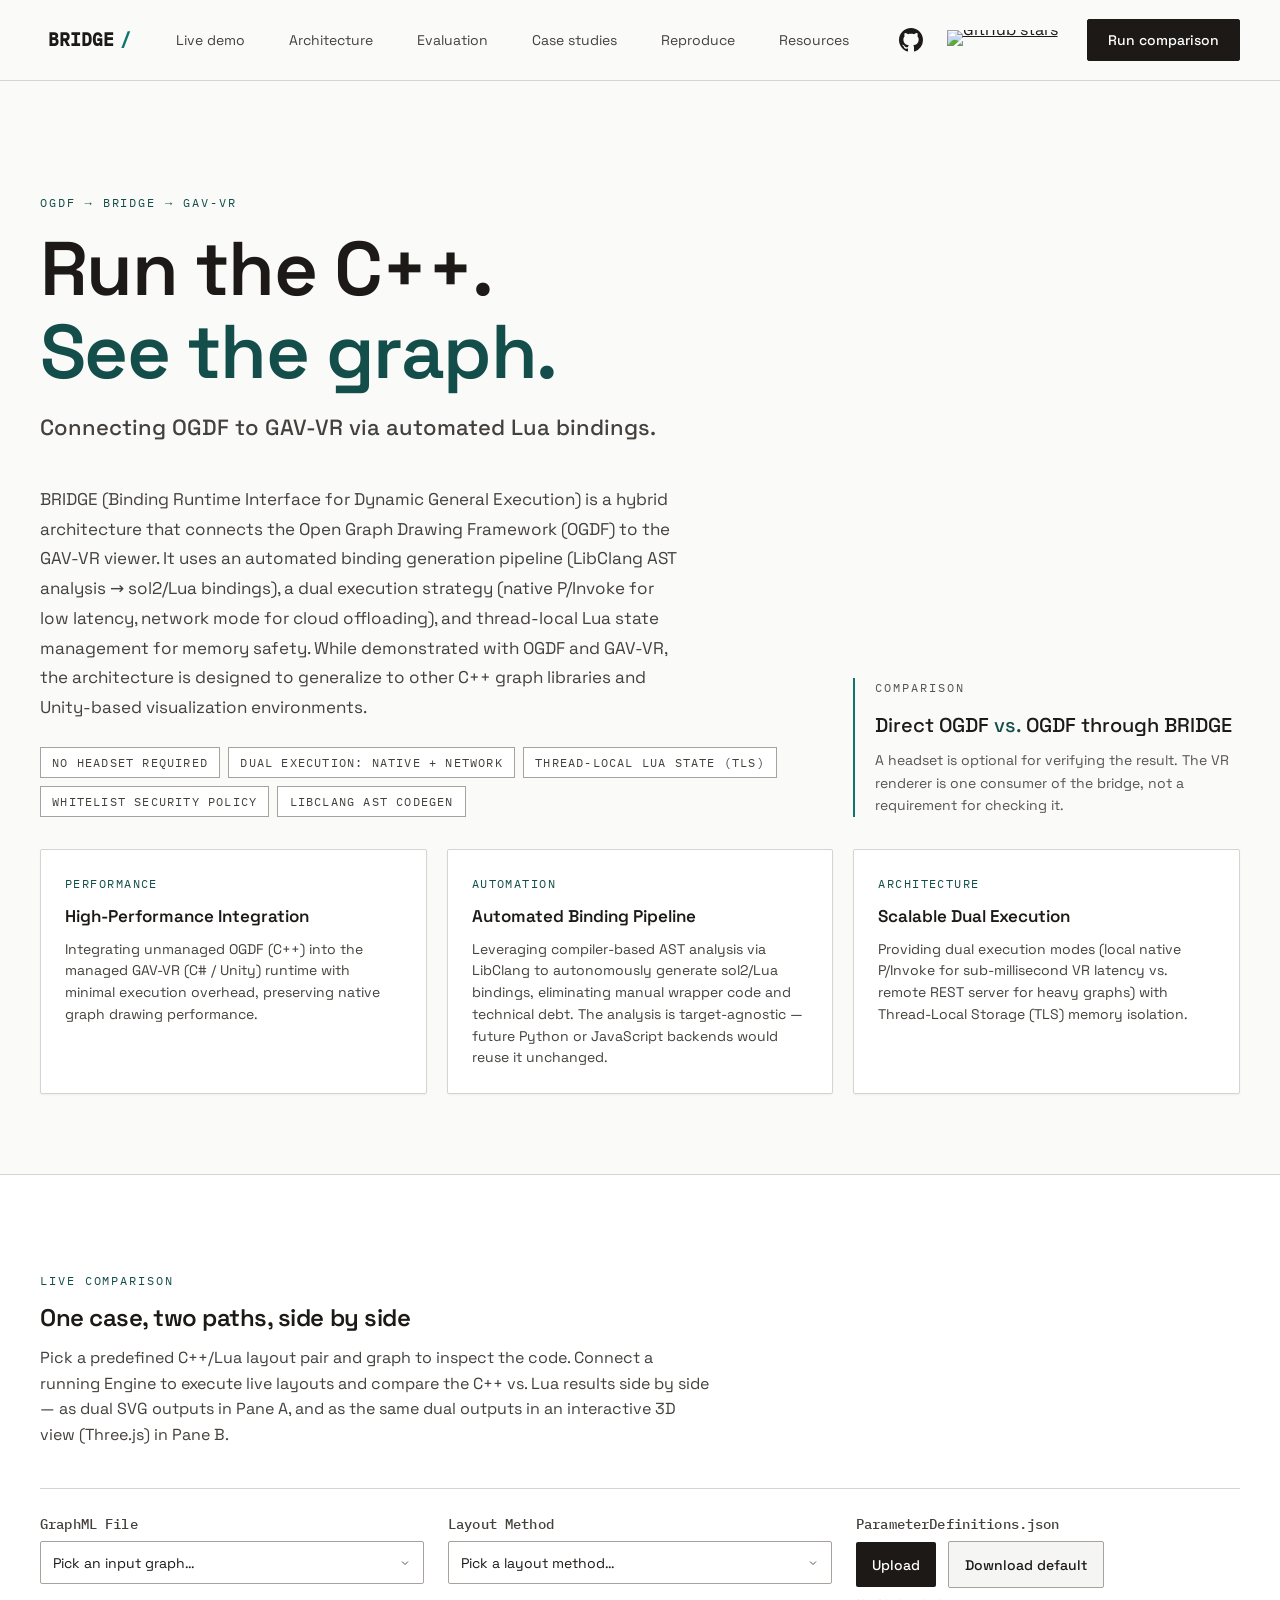
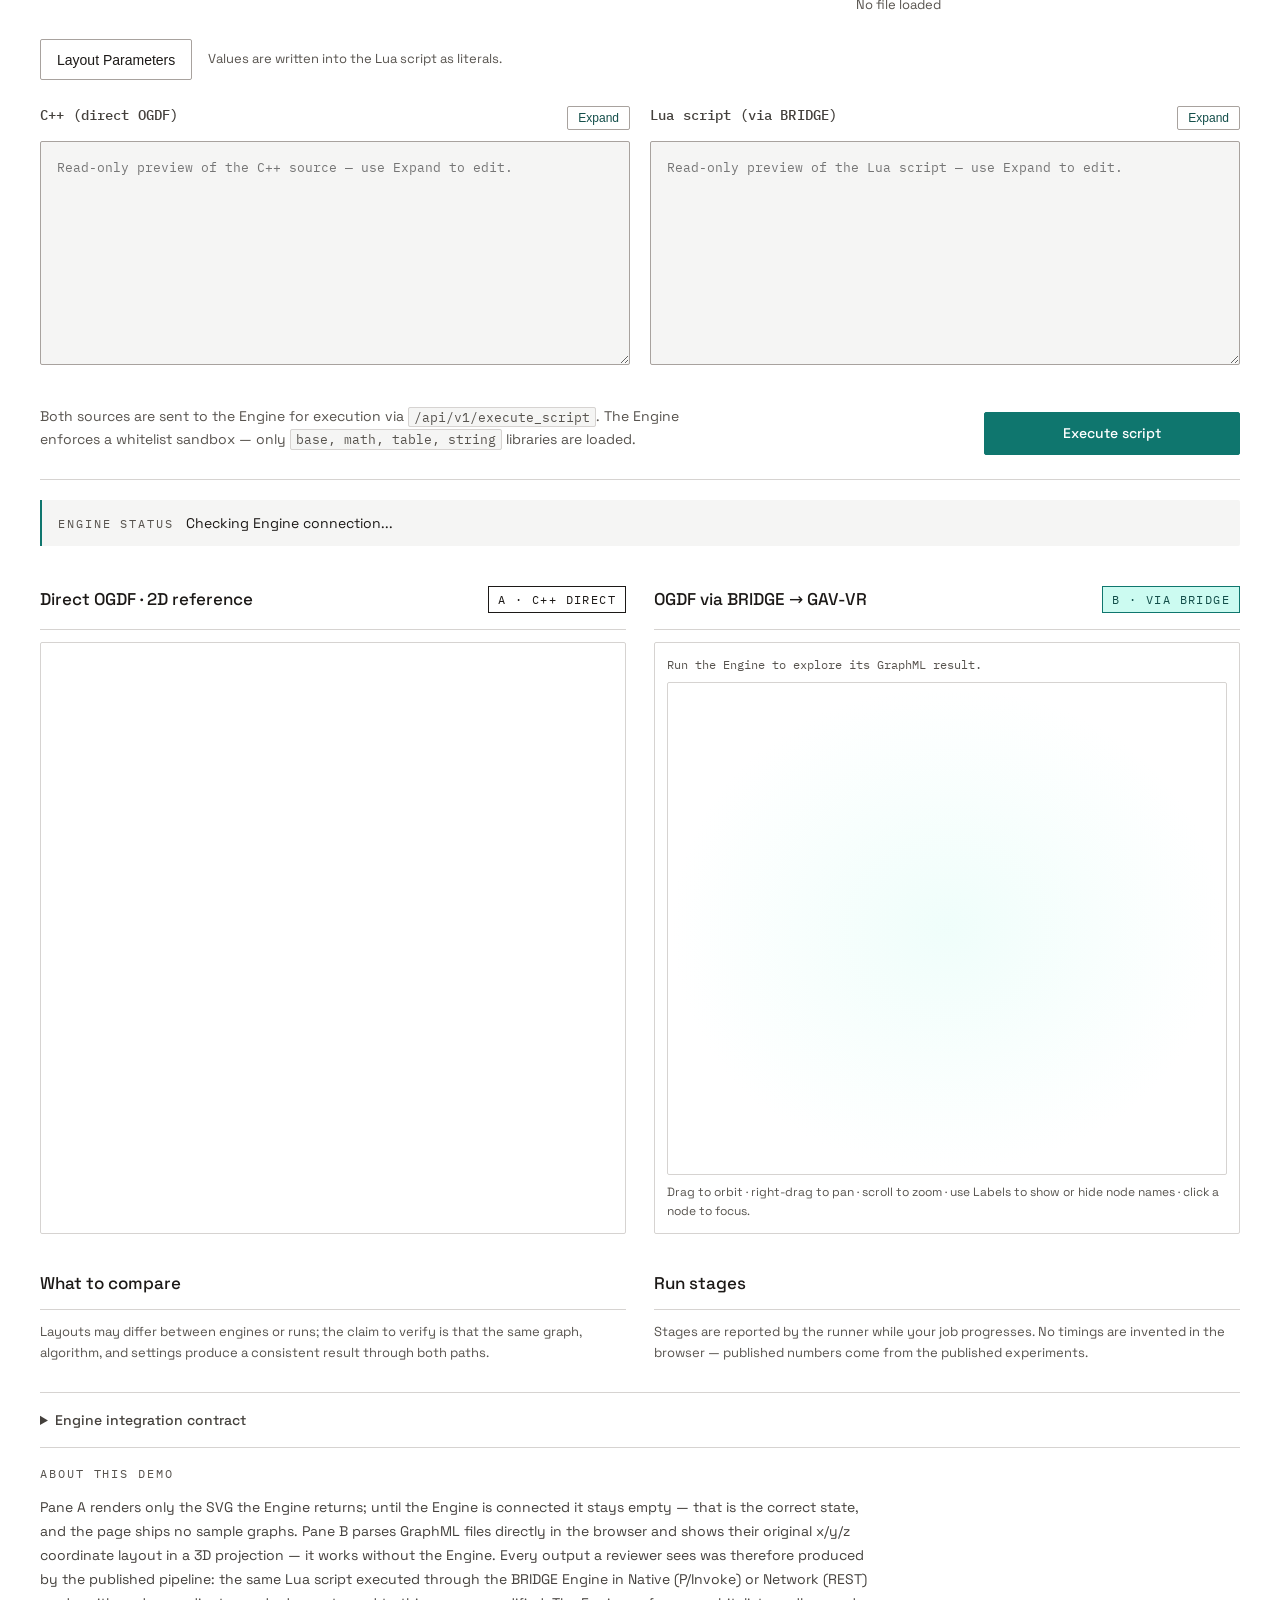
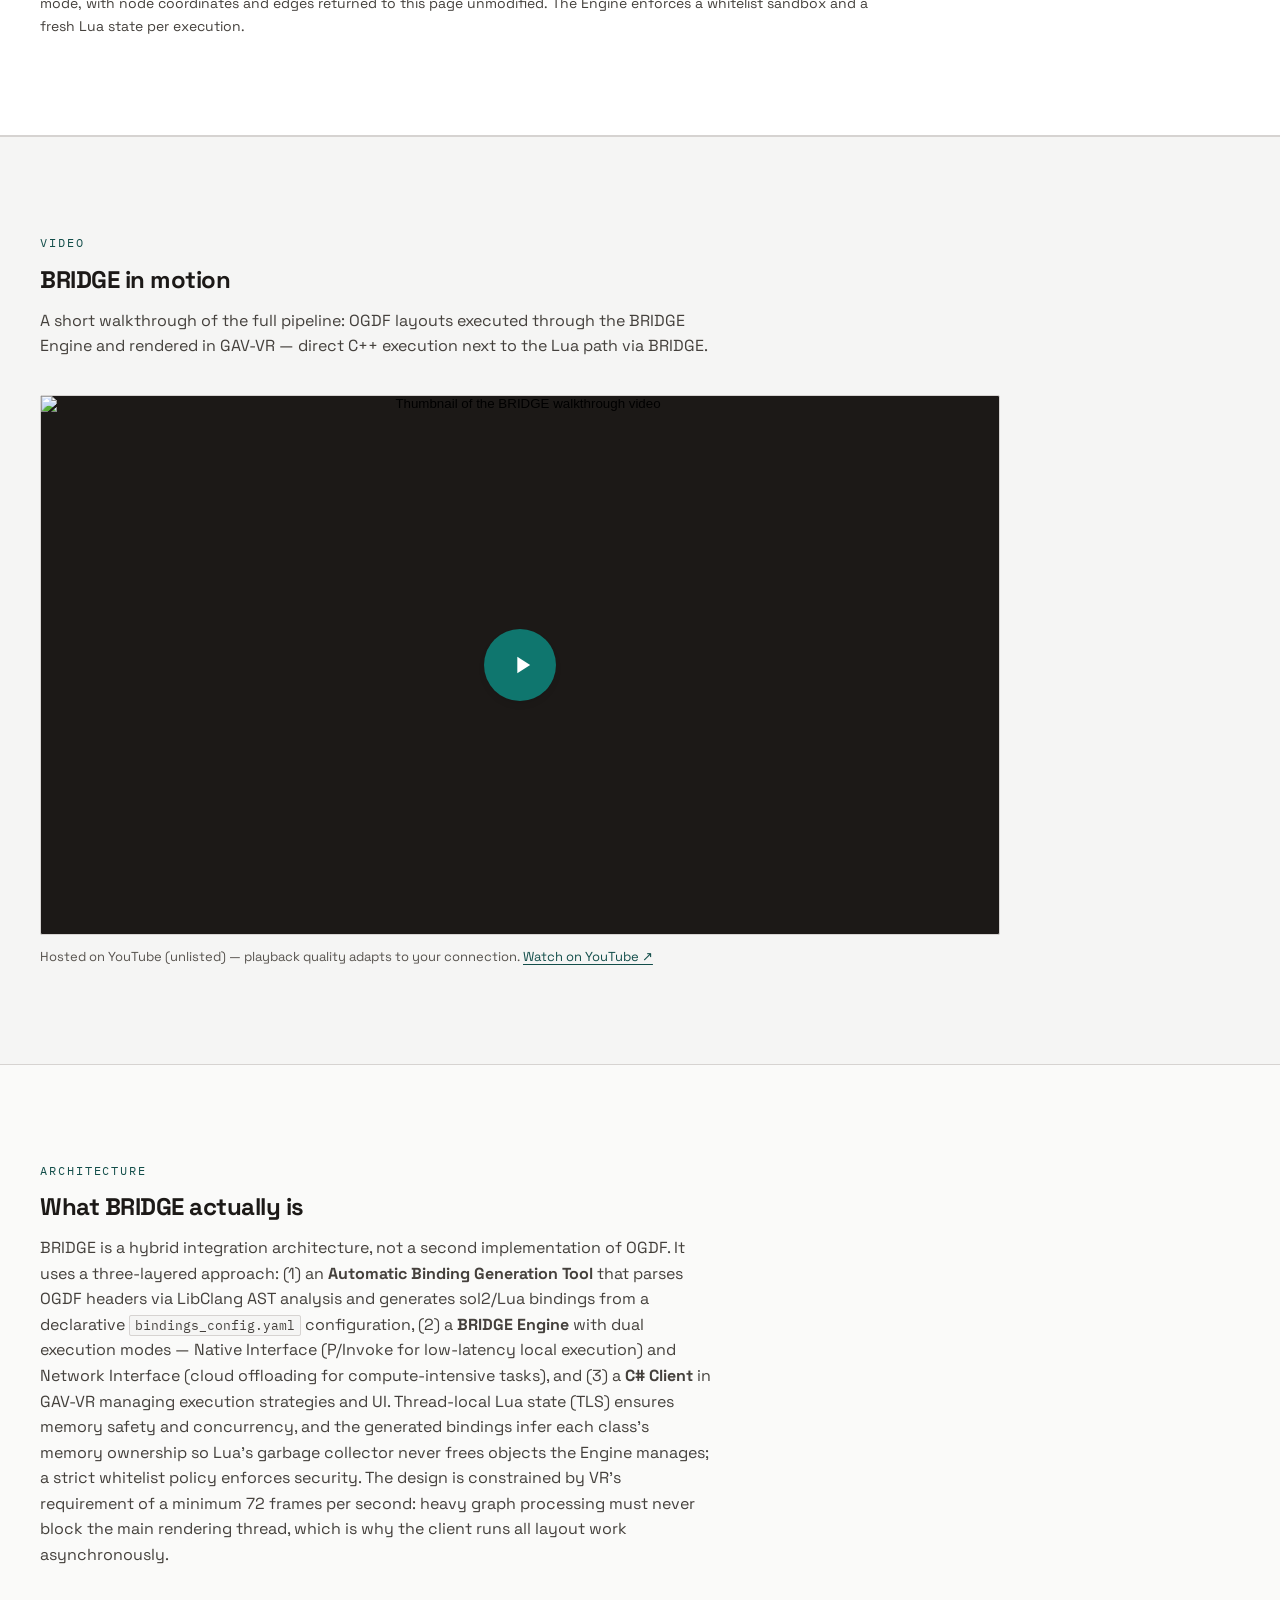
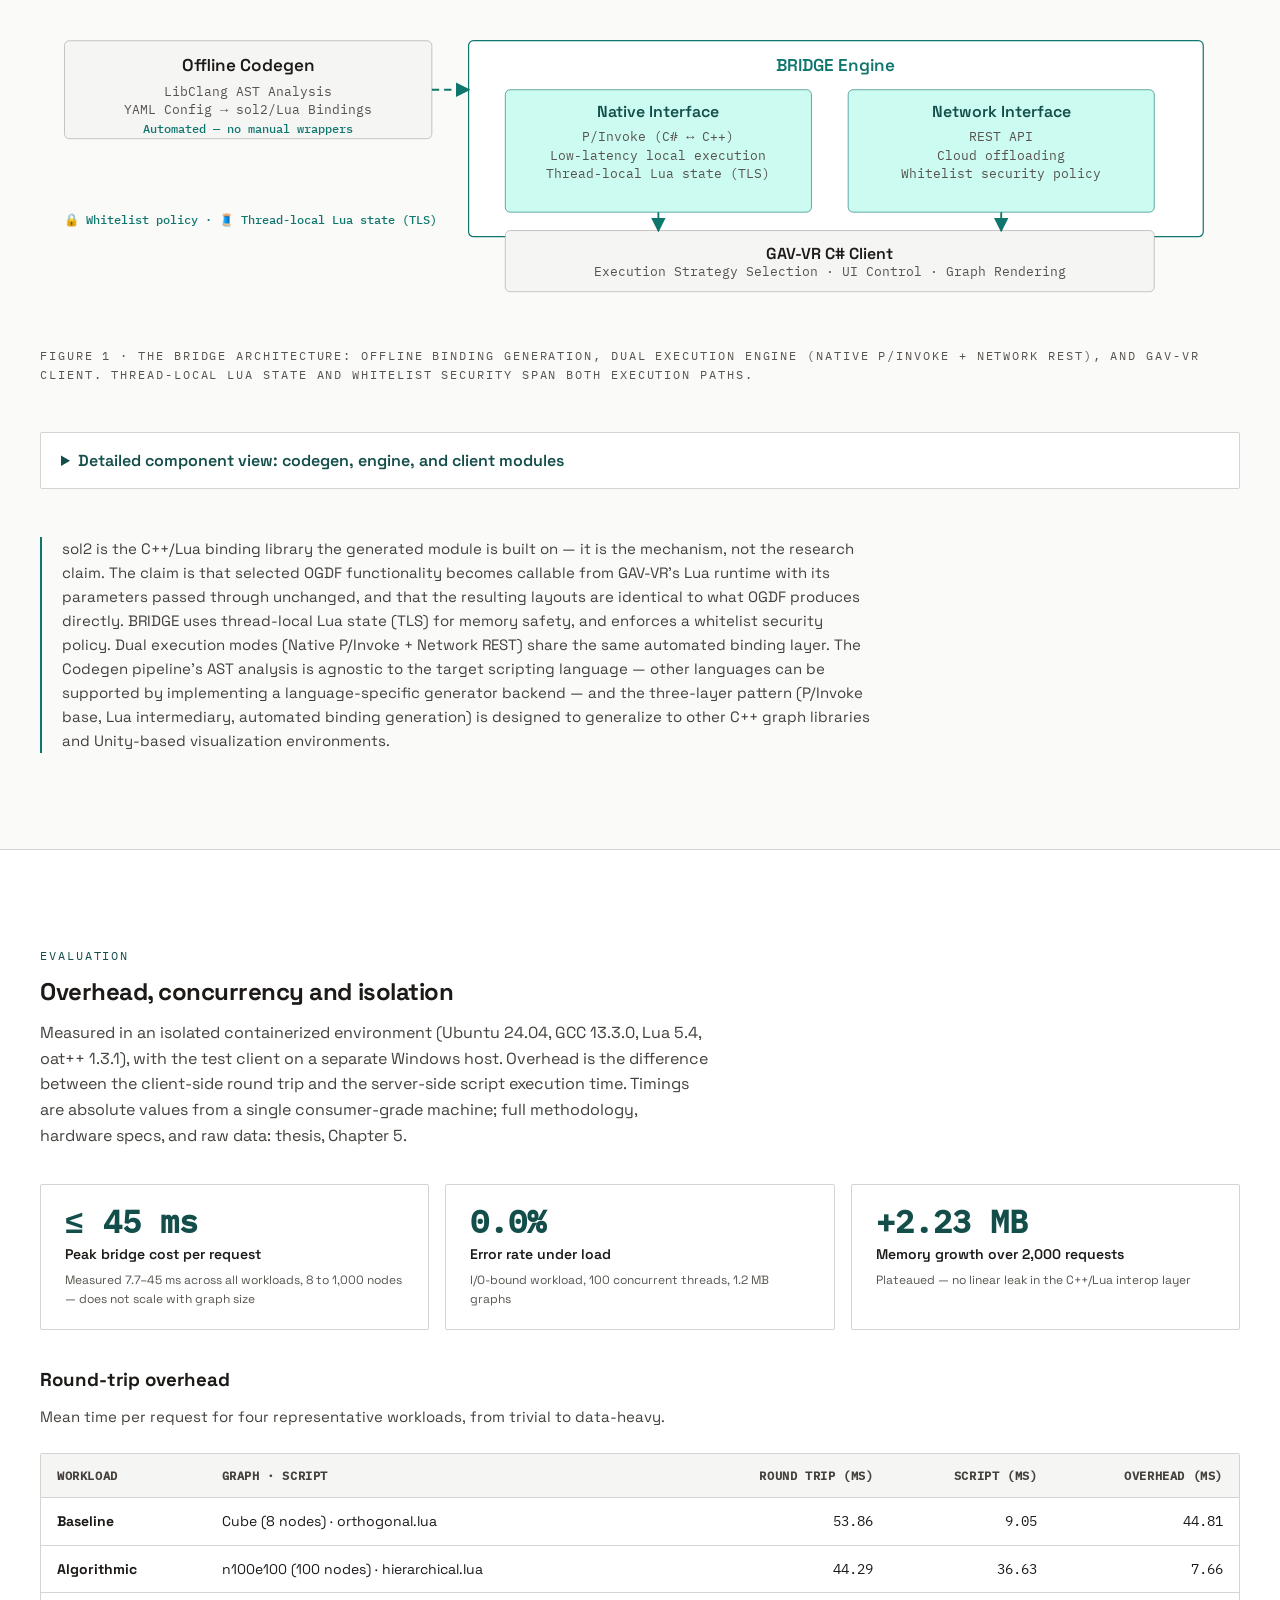
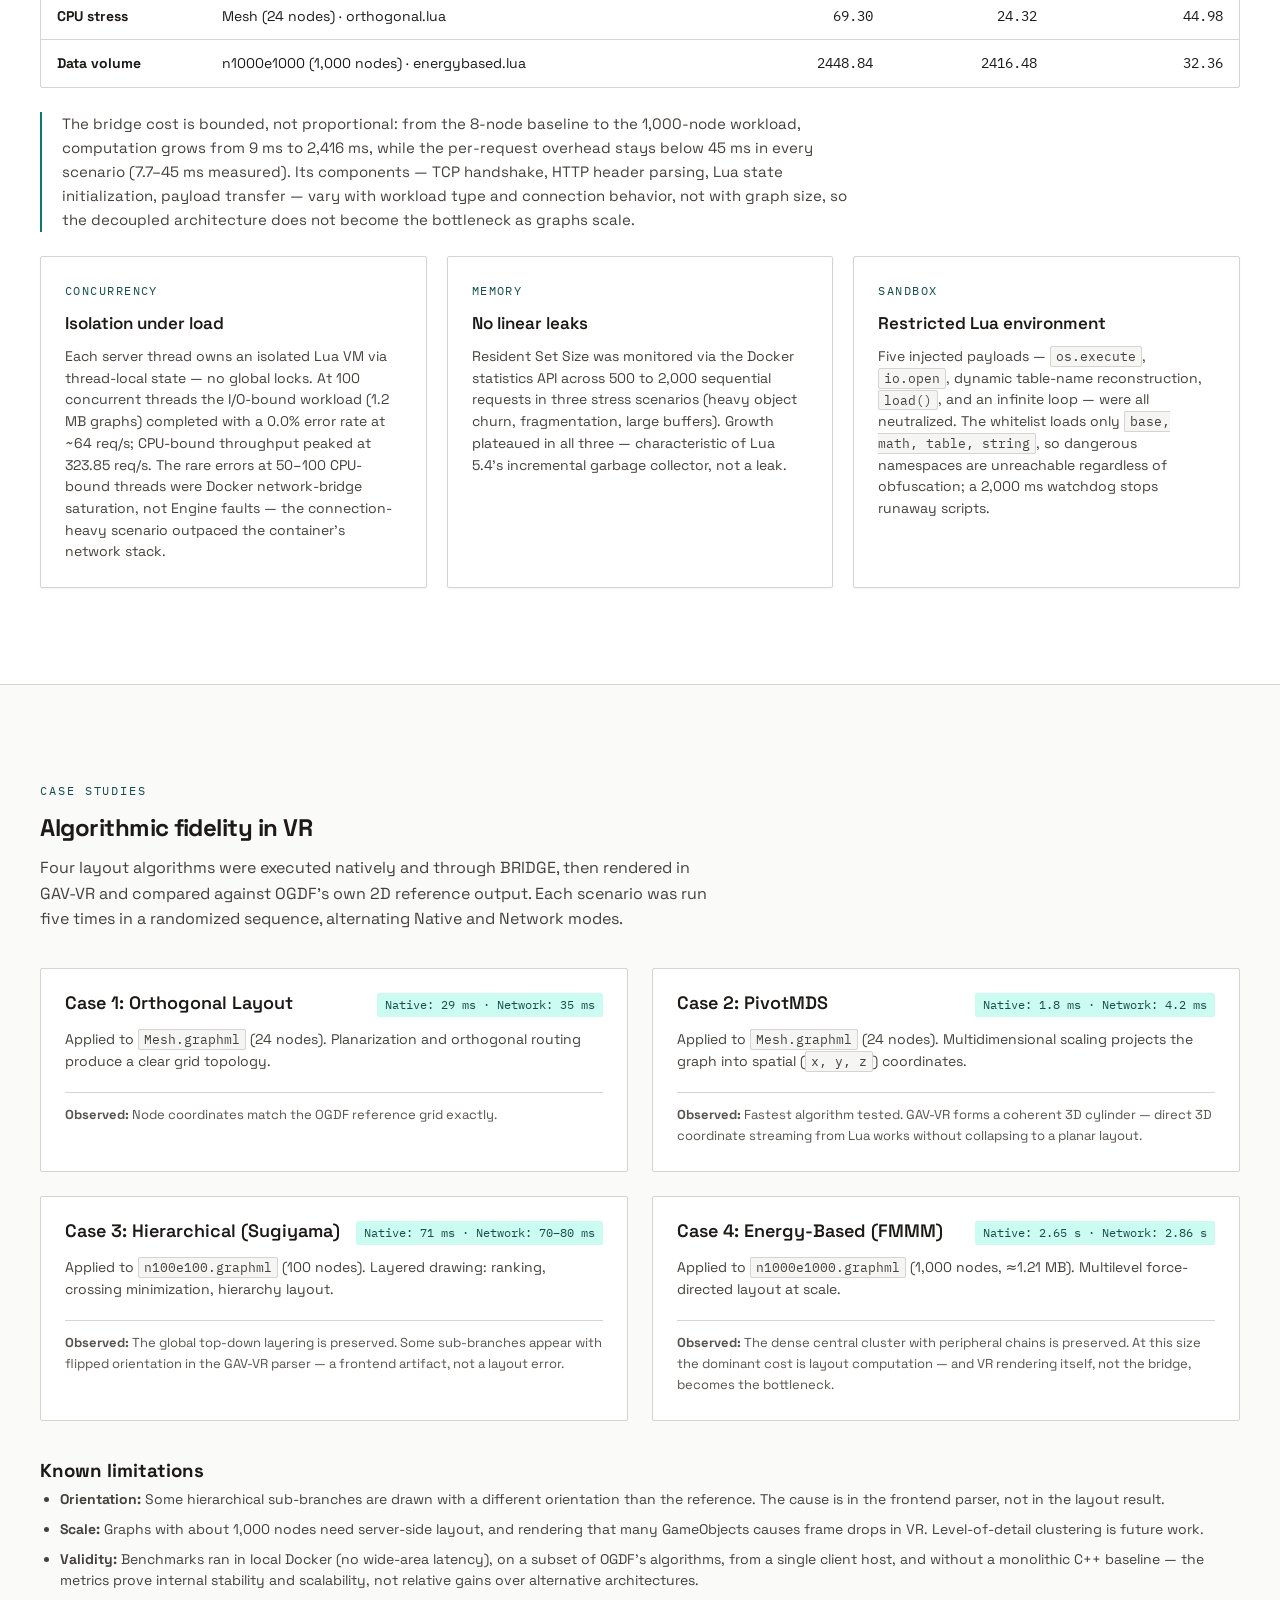
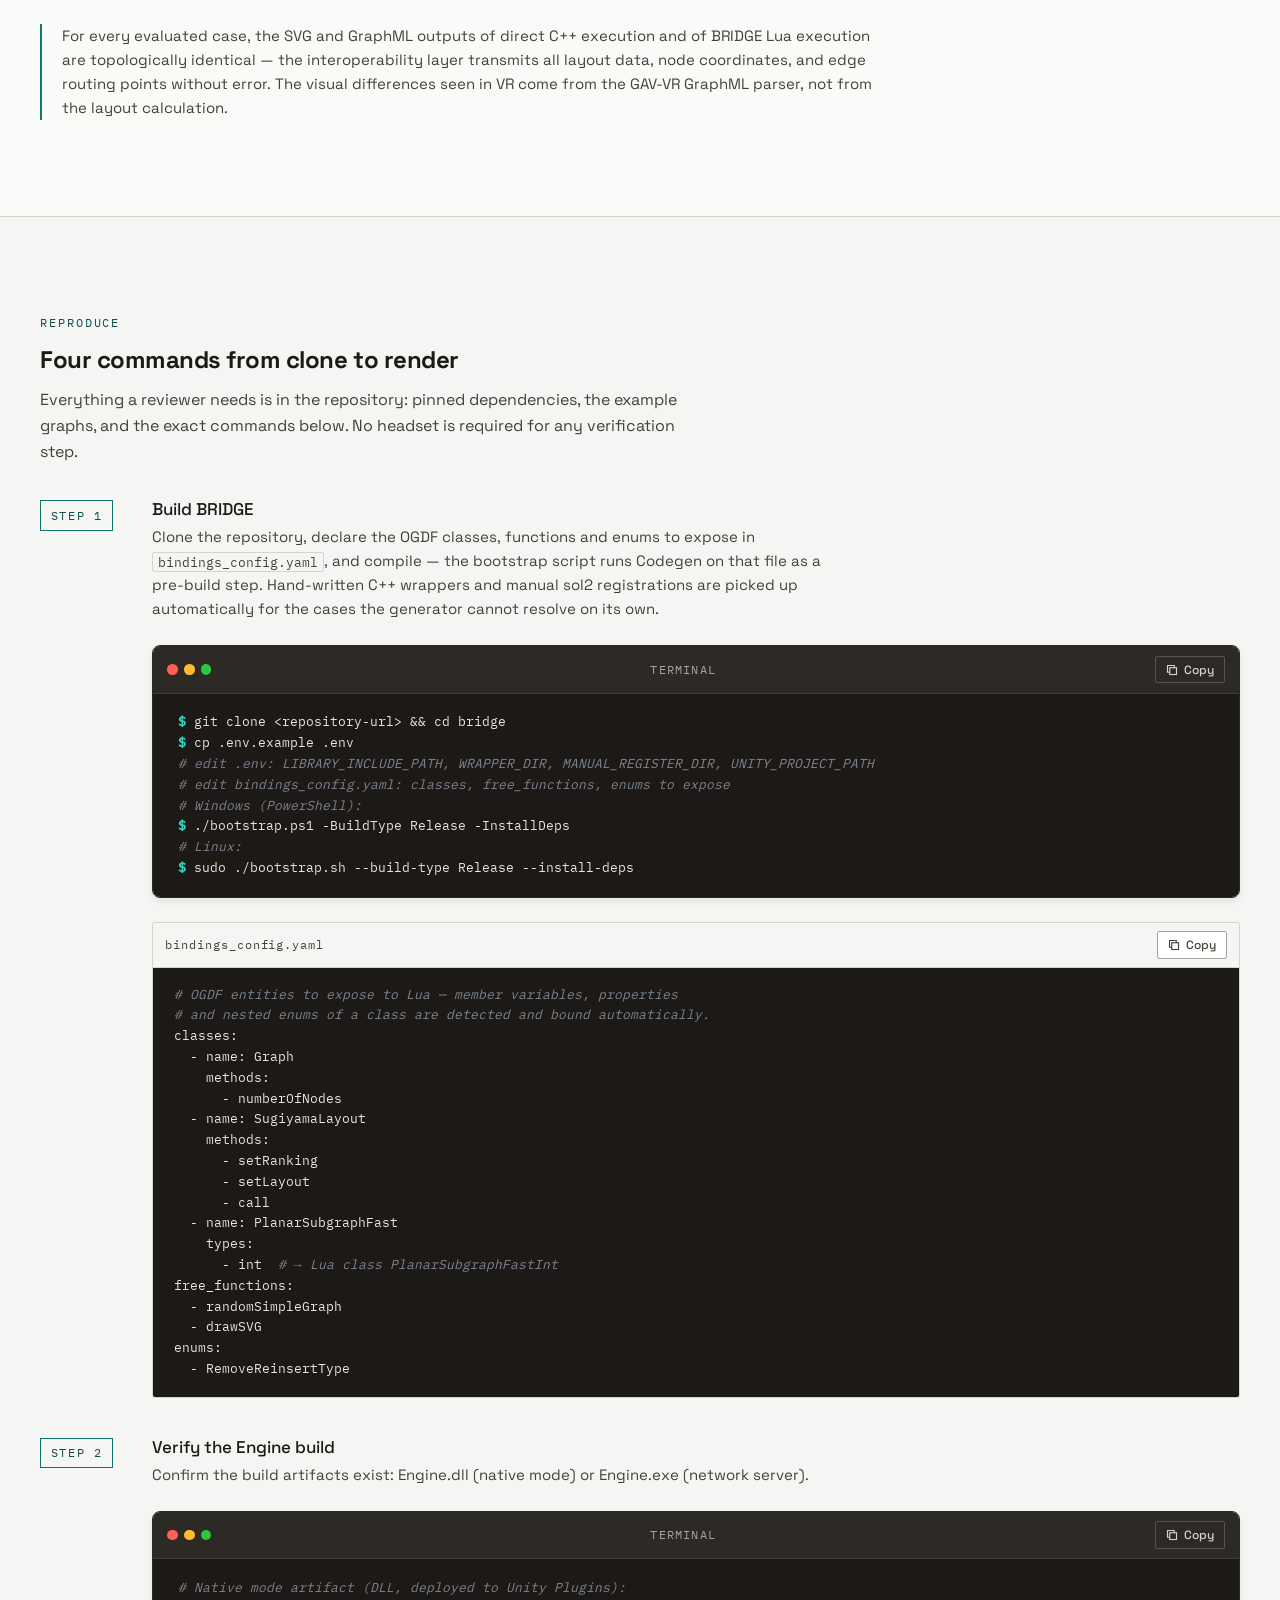
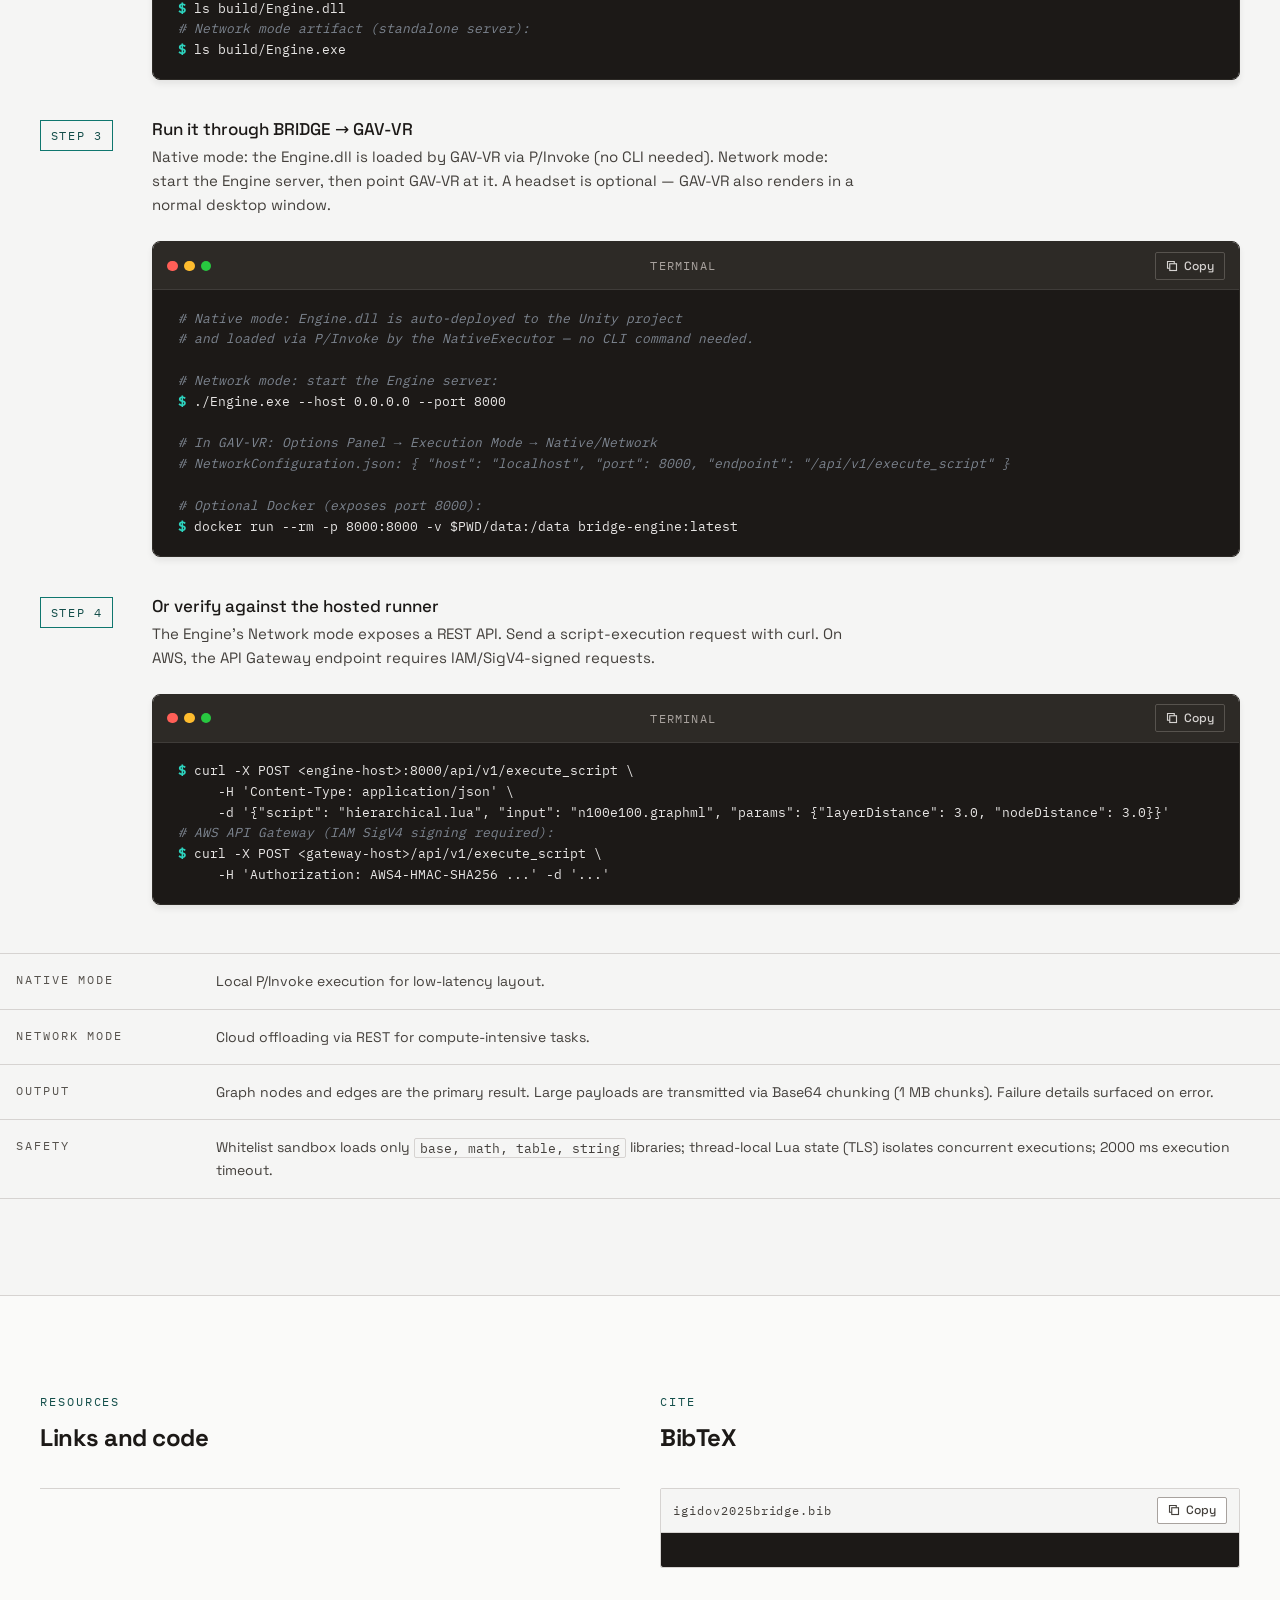
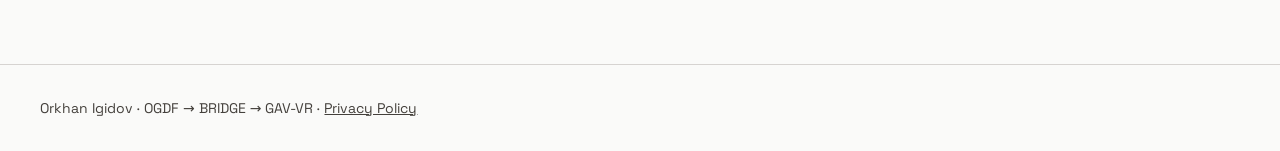
==== commit 0456f13a: "feat: self-host web fonts and add social preview meta and 404 page" ====
--- a/index.html
+++ b/index.html
@@ -13,15 +13,31 @@
         content="A hybrid architecture connecting OGDF (C++) to GAV-VR (C#) via automated Lua bindings. Dual execution, thread-local Lua state management, and a whitelist security policy.">
     <meta property="og:type" content="website">
     <meta property="og:url" content="https://bridgeengine.tech/">
-    <meta name="twitter:card" content="summary">
+    <meta property="og:image" content="https://bridgeengine.tech/assets/og-image.jpg">
+    <meta property="og:image:width" content="1280">
+    <meta property="og:image:height" content="720">
+    <meta property="og:image:alt" content="BRIDGE walkthrough video preview: graph layouts rendered side by side">
+    <meta name="twitter:card" content="summary_large_image">
+    <meta name="twitter:image" content="https://bridgeengine.tech/assets/og-image.jpg">
+    <link rel="canonical" href="https://bridgeengine.tech/">
+    <script type="application/ld+json">
+        {
+            "@context": "https://schema.org",
+            "@type": "SoftwareApplication",
+            "name": "BRIDGE",
+            "applicationCategory": "DeveloperApplication",
+            "operatingSystem": "Windows, Linux",
+            "description": "A hybrid architecture connecting OGDF (C++) to GAV-VR (C#) via automated Lua bindings: dual execution (native P/Invoke and network REST), thread-local Lua state management, and a whitelist security policy.",
+            "url": "https://bridgeengine.tech/",
+            "sameAs": "https://github.com/orkhanigidov/bridge",
+            "author": {
+                "@type": "Person",
+                "name": "Orkhan Igidov"
+            }
+        }
+    </script>
     <link rel="icon" href="favicon.svg" type="image/svg+xml">
-    <link rel="preconnect" href="https://fonts.googleapis.com">
-    <link rel="preconnect" href="https://fonts.gstatic.com" crossorigin>
-    <link rel="preload" as="style"
-        href="https://fonts.googleapis.com/css2?family=Space+Grotesk:wght@400;500;600;700&family=IBM+Plex+Mono:wght@400;500&display=swap">
-    <link
-        href="https://fonts.googleapis.com/css2?family=Space+Grotesk:wght@400;500;600;700&family=IBM+Plex+Mono:wght@400;500&display=swap"
-        rel="stylesheet">
+    <link rel="stylesheet" href="assets/css/fonts.css">
     <link rel="stylesheet" href="assets/css/site.css">
     <script type="importmap">
         {
@@ -273,7 +289,7 @@
 
                 <p class="status" id="status" role="status" aria-live="polite">
                     <span class="label">Engine status</span>
-                    <span id="status-message">Connect the Engine to load available script pairs.</span>
+                    <span id="status-message">Checking Engine connection...</span>
                     <span class="status-job" id="status-job" hidden></span>
                 </p>
 
--- a/assets/css/fonts.css
+++ b/assets/css/fonts.css
@@ -0,0 +1,59 @@
+/* Self-hosted fonts (latin + latin-ext subsets). Source: Google Fonts —
+   Space Grotesk (variable, weights 400-700) and IBM Plex Mono (400/500).
+   Regenerate with tools/selfhost-fonts.py. */
+
+/* --- Space Grotesk (variable font: one file covers weights 400-700) --- */
+@font-face {
+  font-family: 'Space Grotesk';
+  font-style: normal;
+  font-weight: 400 700;
+  font-display: swap;
+  src: url(../fonts/space-grotesk-latin.woff2) format('woff2');
+  unicode-range: U+0000-00FF, U+0131, U+0152-0153, U+02BB-02BC, U+02C6, U+02DA, U+02DC, U+0304, U+0308, U+0329, U+2000-206F, U+20AC, U+2122, U+2191, U+2193, U+2212, U+2215, U+FEFF, U+FFFD;
+}
+
+@font-face {
+  font-family: 'Space Grotesk';
+  font-style: normal;
+  font-weight: 400 700;
+  font-display: swap;
+  src: url(../fonts/space-grotesk-latin-ext.woff2) format('woff2');
+  unicode-range: U+0100-02BA, U+02BD-02C5, U+02C7-02CC, U+02CE-02D7, U+02DD-02FF, U+0304, U+0308, U+0329, U+1D00-1DBF, U+1E00-1E9F, U+1EF2-1EFF, U+2020, U+20A0-20AB, U+20AD-20C4, U+2113, U+2C60-2C7F, U+A720-A7FF;
+}
+
+/* --- IBM Plex Mono --- */
+@font-face {
+  font-family: 'IBM Plex Mono';
+  font-style: normal;
+  font-weight: 400;
+  font-display: swap;
+  src: url(../fonts/ibm-plex-mono-400-latin.woff2) format('woff2');
+  unicode-range: U+0000-00FF, U+0131, U+0152-0153, U+02BB-02BC, U+02C6, U+02DA, U+02DC, U+0304, U+0308, U+0329, U+2000-206F, U+20AC, U+2122, U+2191, U+2193, U+2212, U+2215, U+FEFF, U+FFFD;
+}
+
+@font-face {
+  font-family: 'IBM Plex Mono';
+  font-style: normal;
+  font-weight: 400;
+  font-display: swap;
+  src: url(../fonts/ibm-plex-mono-400-latin-ext.woff2) format('woff2');
+  unicode-range: U+0100-02BA, U+02BD-02C5, U+02C7-02CC, U+02CE-02D7, U+02DD-02FF, U+0304, U+0308, U+0329, U+1D00-1DBF, U+1E00-1E9F, U+1EF2-1EFF, U+2020, U+20A0-20AB, U+20AD-20C4, U+2113, U+2C60-2C7F, U+A720-A7FF;
+}
+
+@font-face {
+  font-family: 'IBM Plex Mono';
+  font-style: normal;
+  font-weight: 500;
+  font-display: swap;
+  src: url(../fonts/ibm-plex-mono-500-latin.woff2) format('woff2');
+  unicode-range: U+0000-00FF, U+0131, U+0152-0153, U+02BB-02BC, U+02C6, U+02DA, U+02DC, U+0304, U+0308, U+0329, U+2000-206F, U+20AC, U+2122, U+2191, U+2193, U+2212, U+2215, U+FEFF, U+FFFD;
+}
+
+@font-face {
+  font-family: 'IBM Plex Mono';
+  font-style: normal;
+  font-weight: 500;
+  font-display: swap;
+  src: url(../fonts/ibm-plex-mono-500-latin-ext.woff2) format('woff2');
+  unicode-range: U+0100-02BA, U+02BD-02C5, U+02C7-02CC, U+02CE-02D7, U+02DD-02FF, U+0304, U+0308, U+0329, U+1D00-1DBF, U+1E00-1E9F, U+1EF2-1EFF, U+2020, U+20A0-20AB, U+20AD-20C4, U+2113, U+2C60-2C7F, U+A720-A7FF;
+}
--- a/assets/css/site.css
+++ b/assets/css/site.css
@@ -21,6 +21,7 @@
     --transition-fast: 0.15s ease;
     --shadow-sm: 0 1px 2px rgba(0, 0, 0, 0.05);
     --shadow-md: 0 4px 6px rgba(0, 0, 0, 0.07);
+    color-scheme: light;
 }
 
 /* ============ reduced motion ============ */
@@ -1000,6 +1001,7 @@
     border: 1px solid var(--line, #d6d3d1);
     border-radius: var(--radius, 2px);
     overflow: hidden;
+    color-scheme: dark; /* dark scrollbars and selection inside code panels */
 }
 
 .codeblock-head {
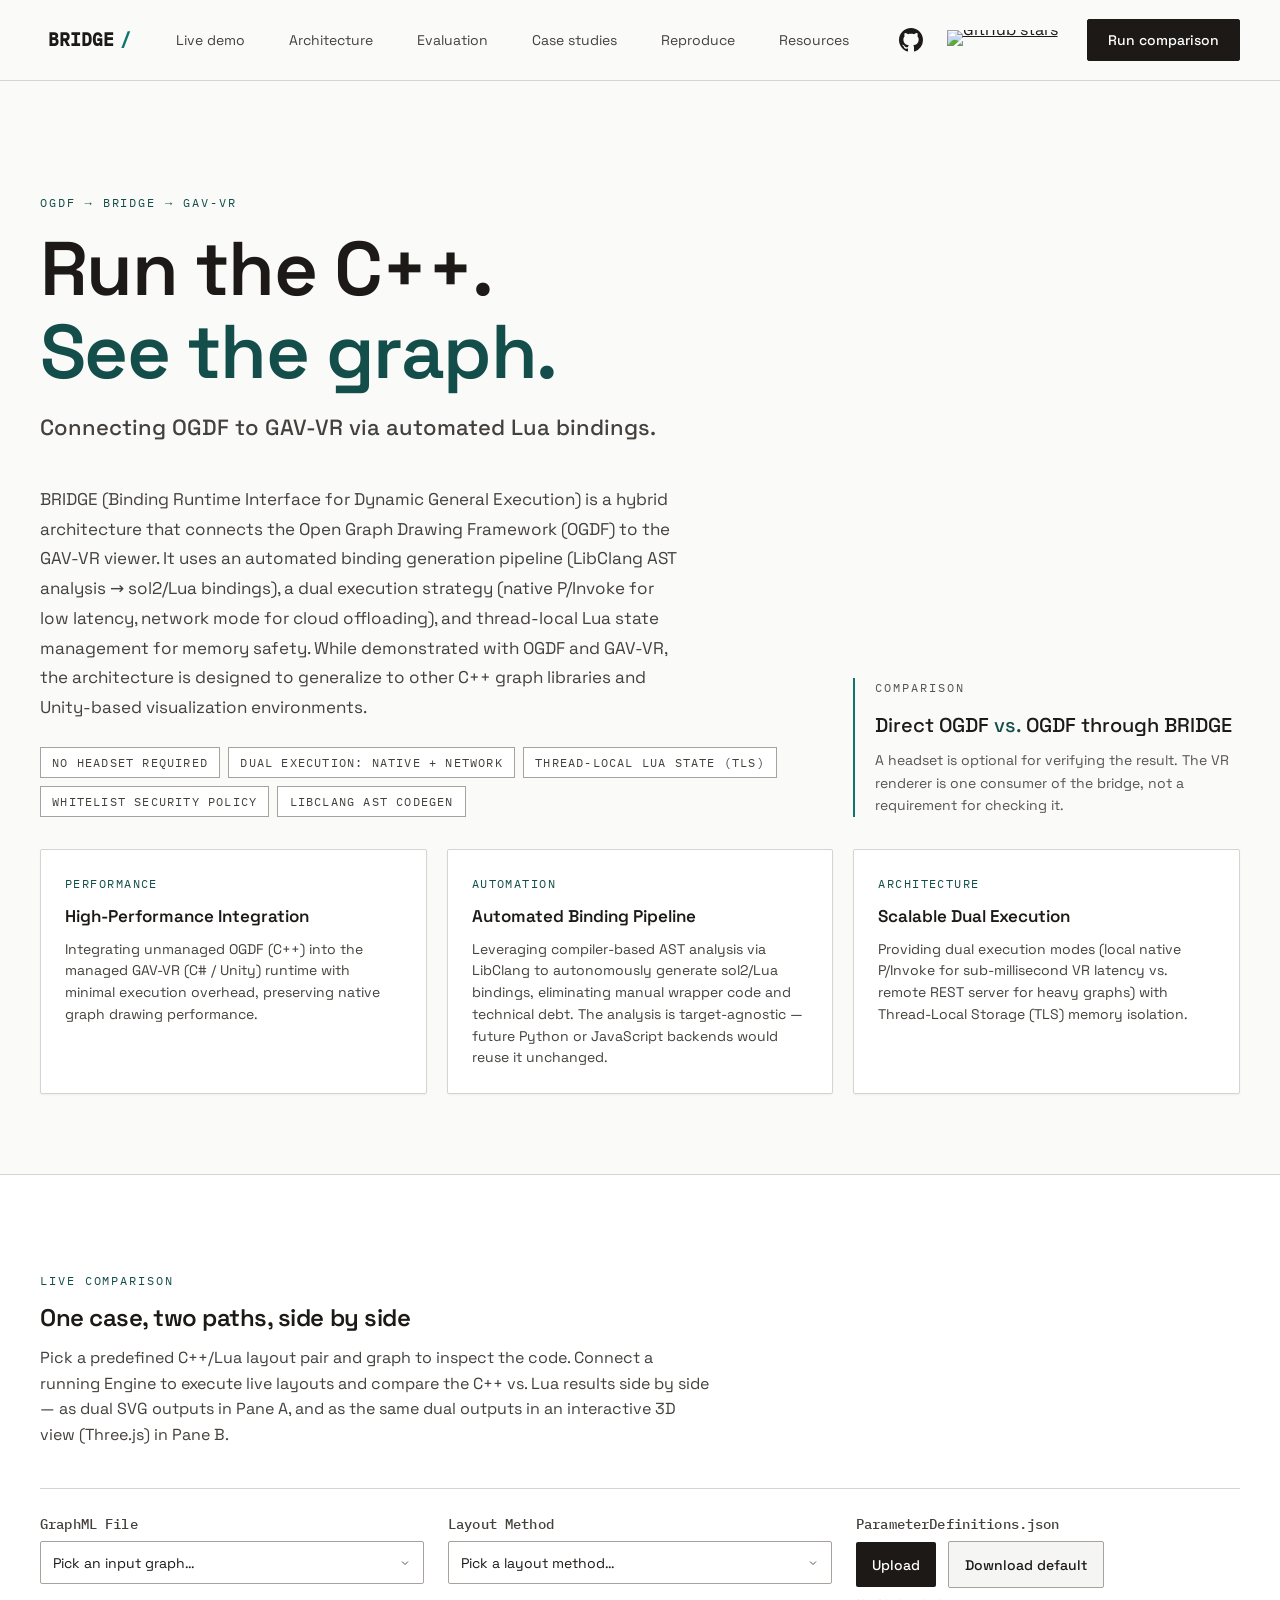
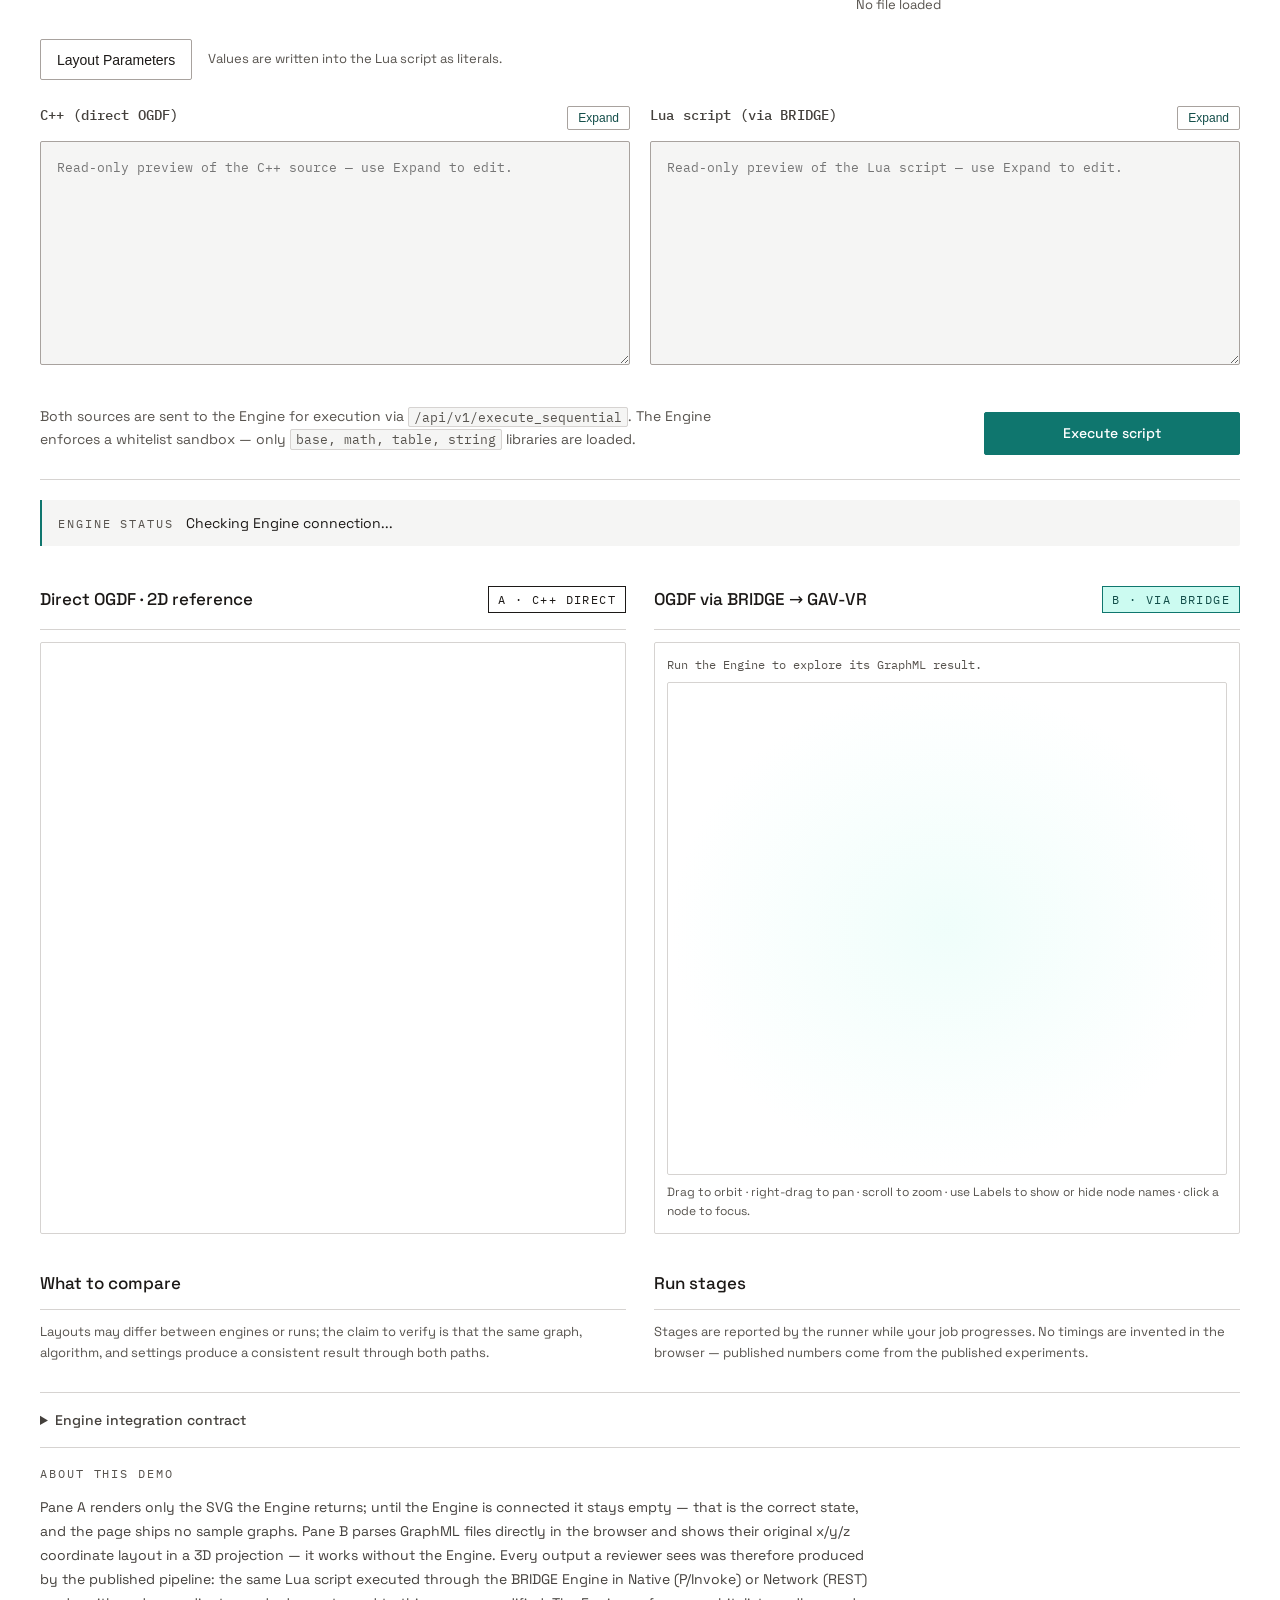
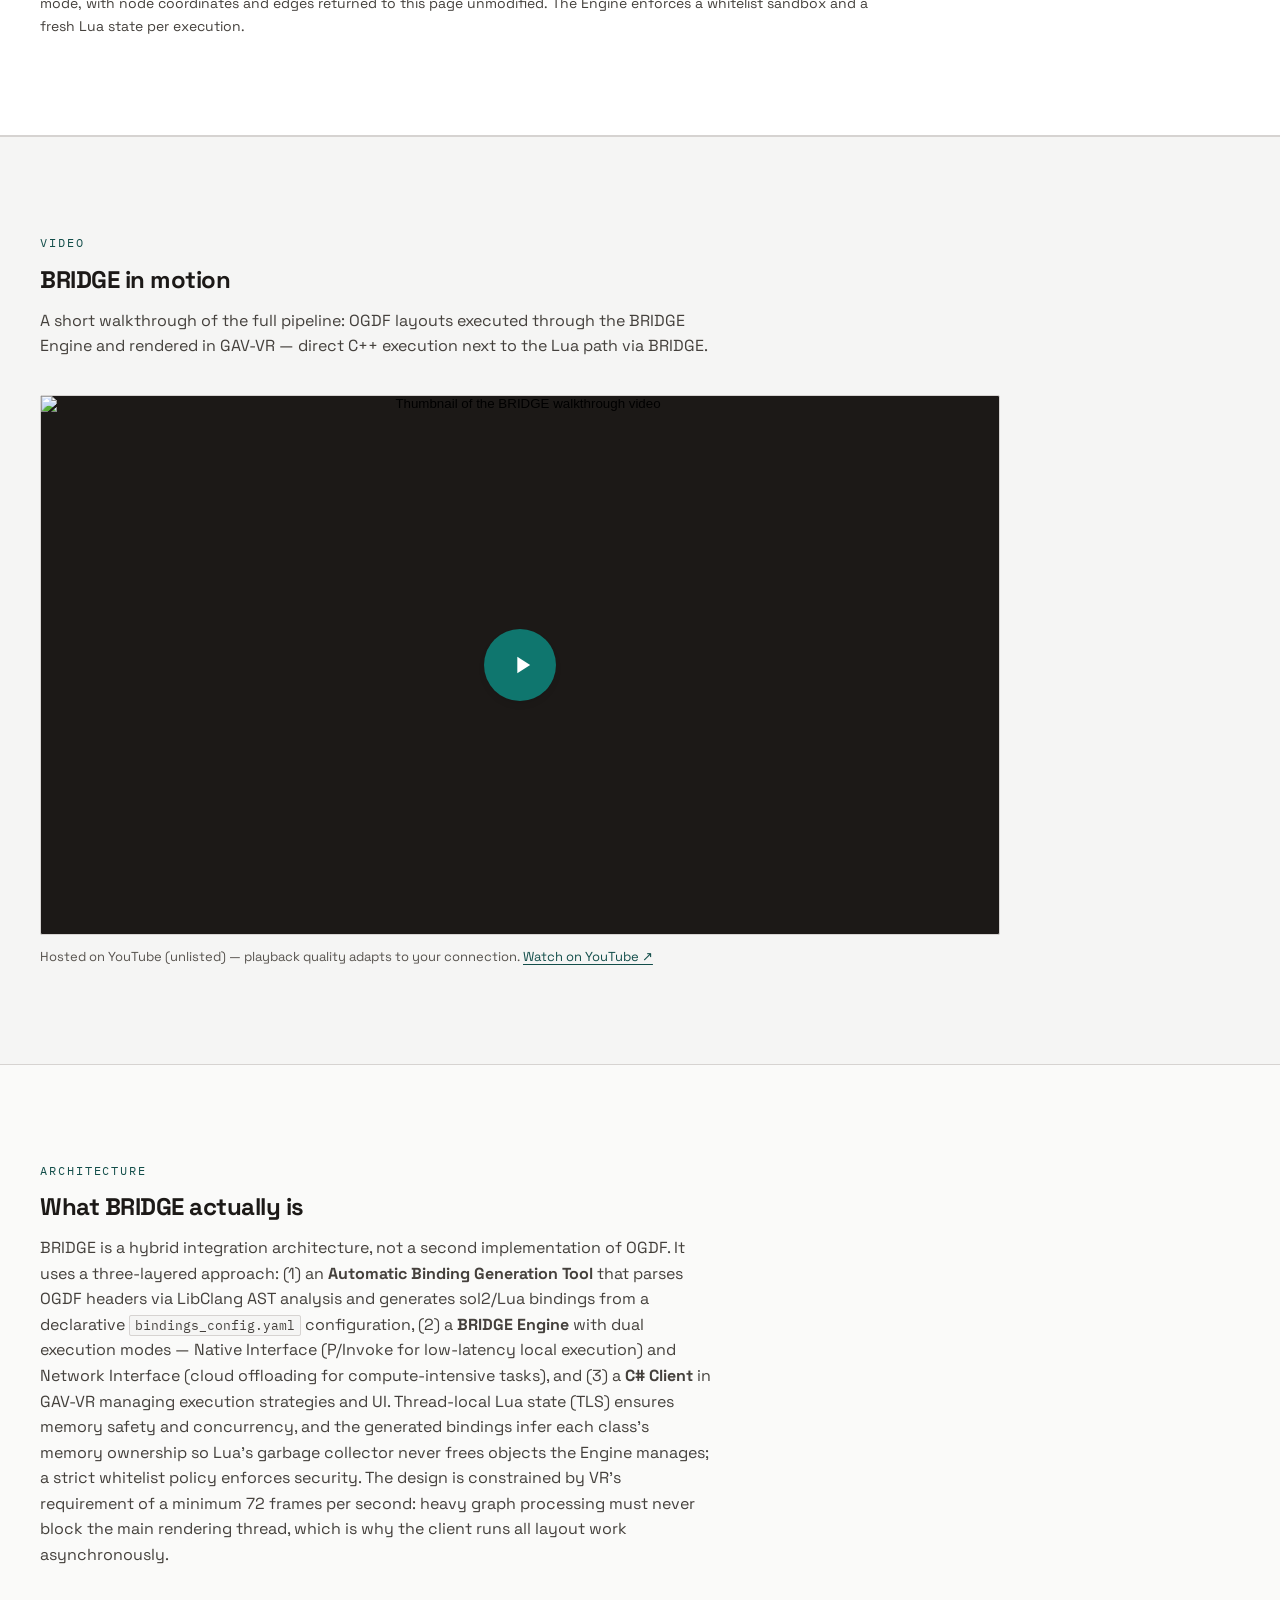
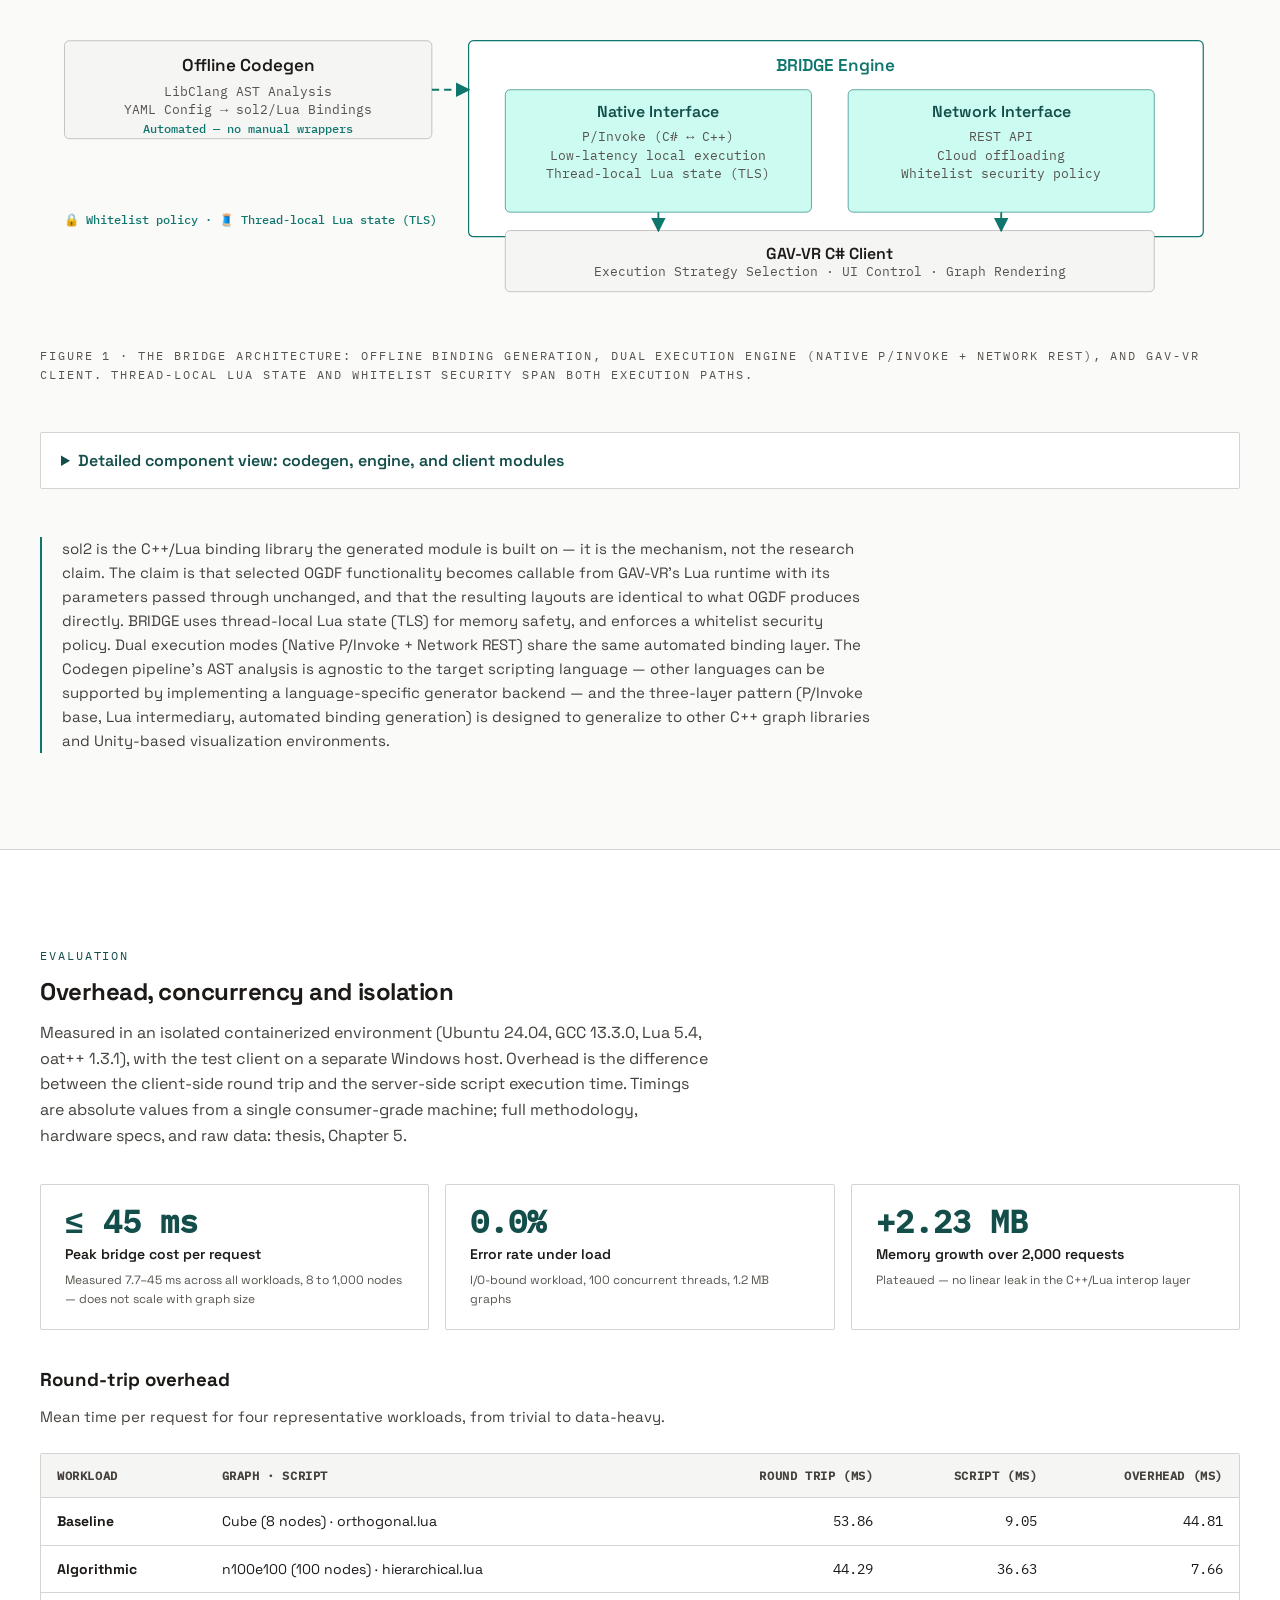
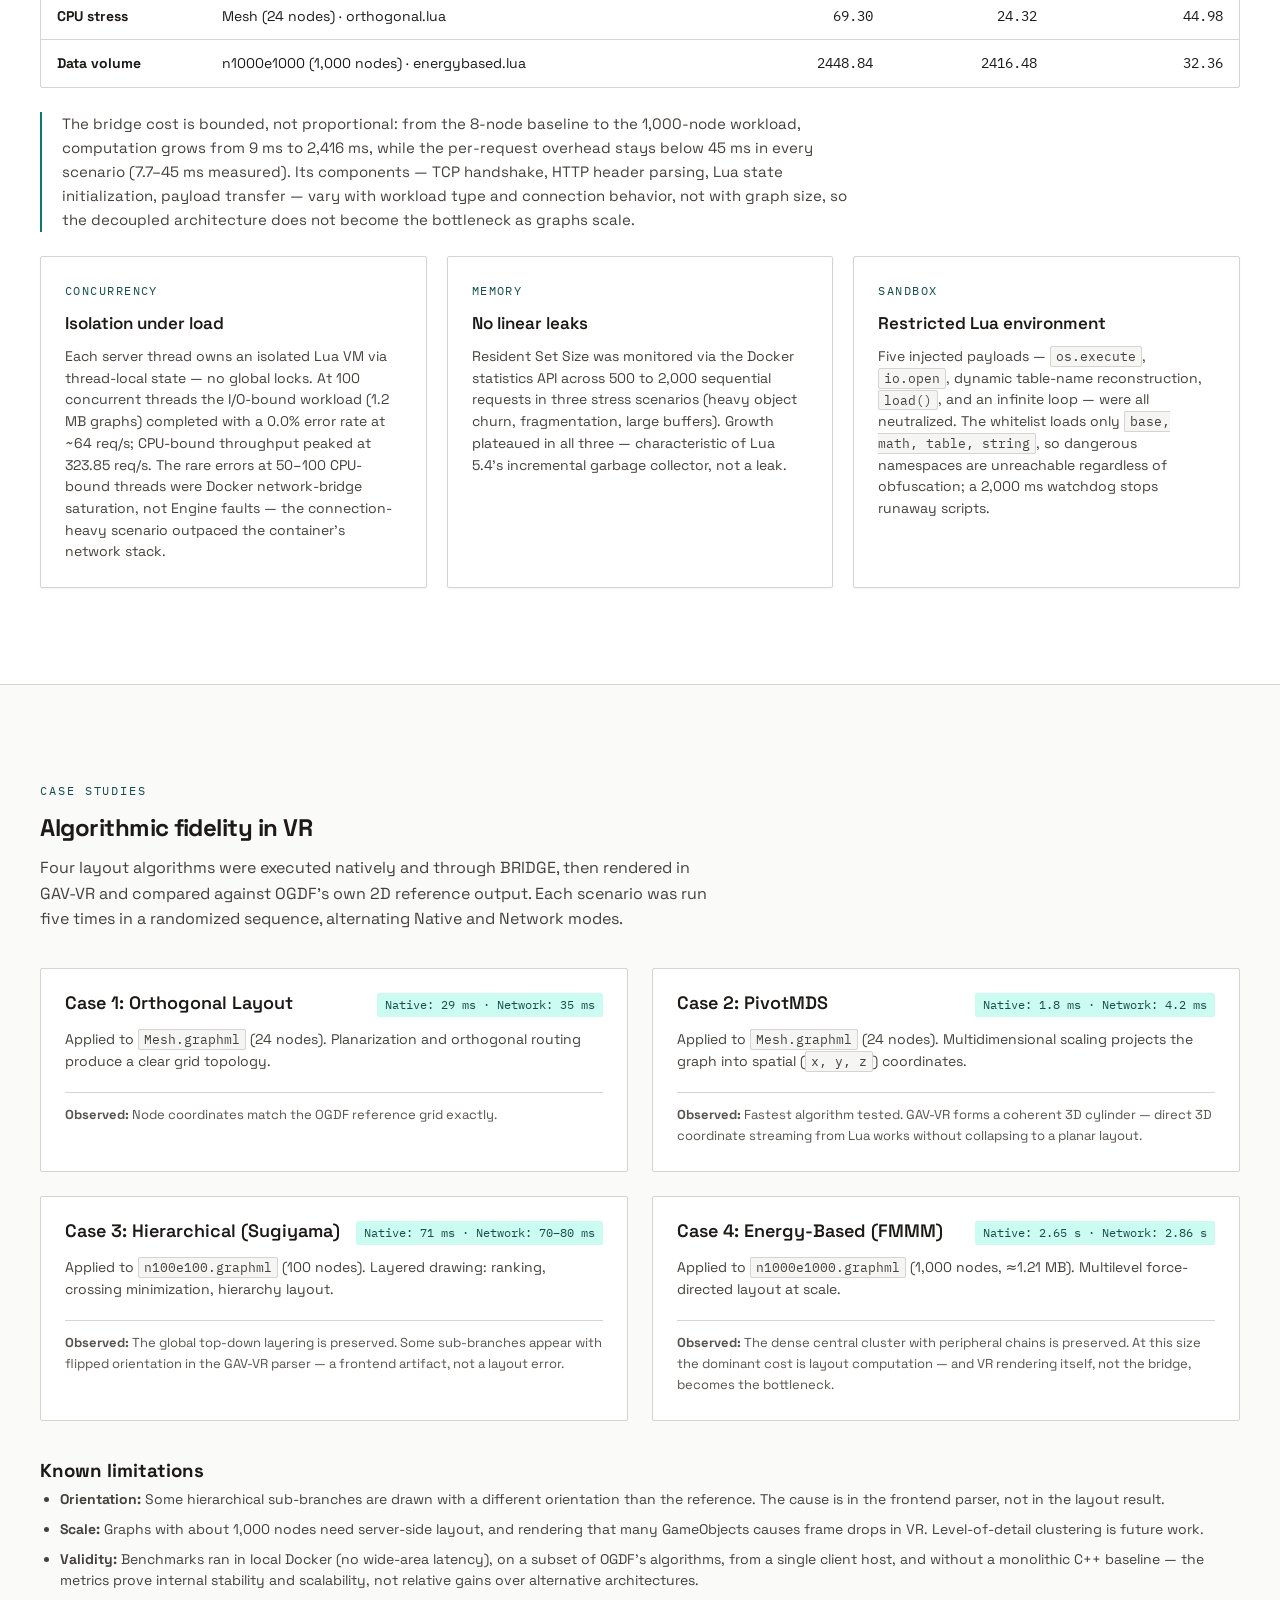
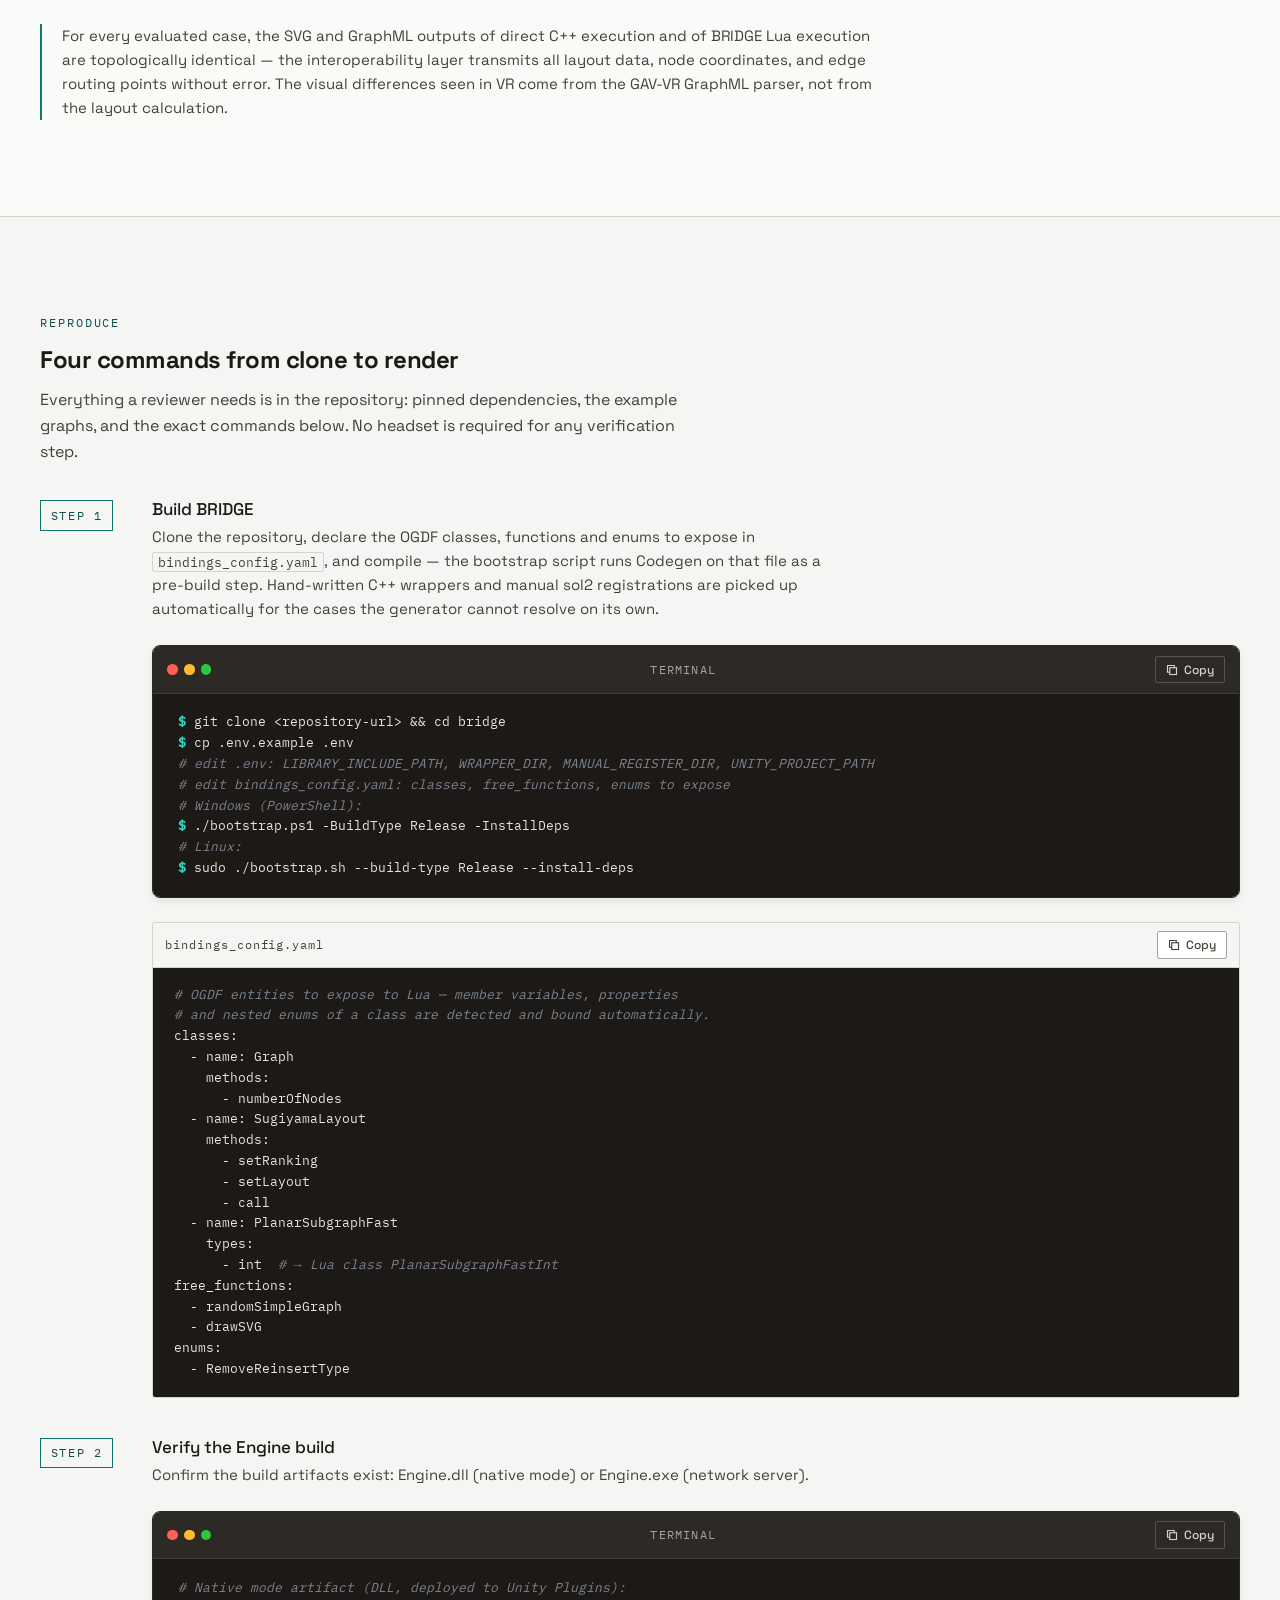
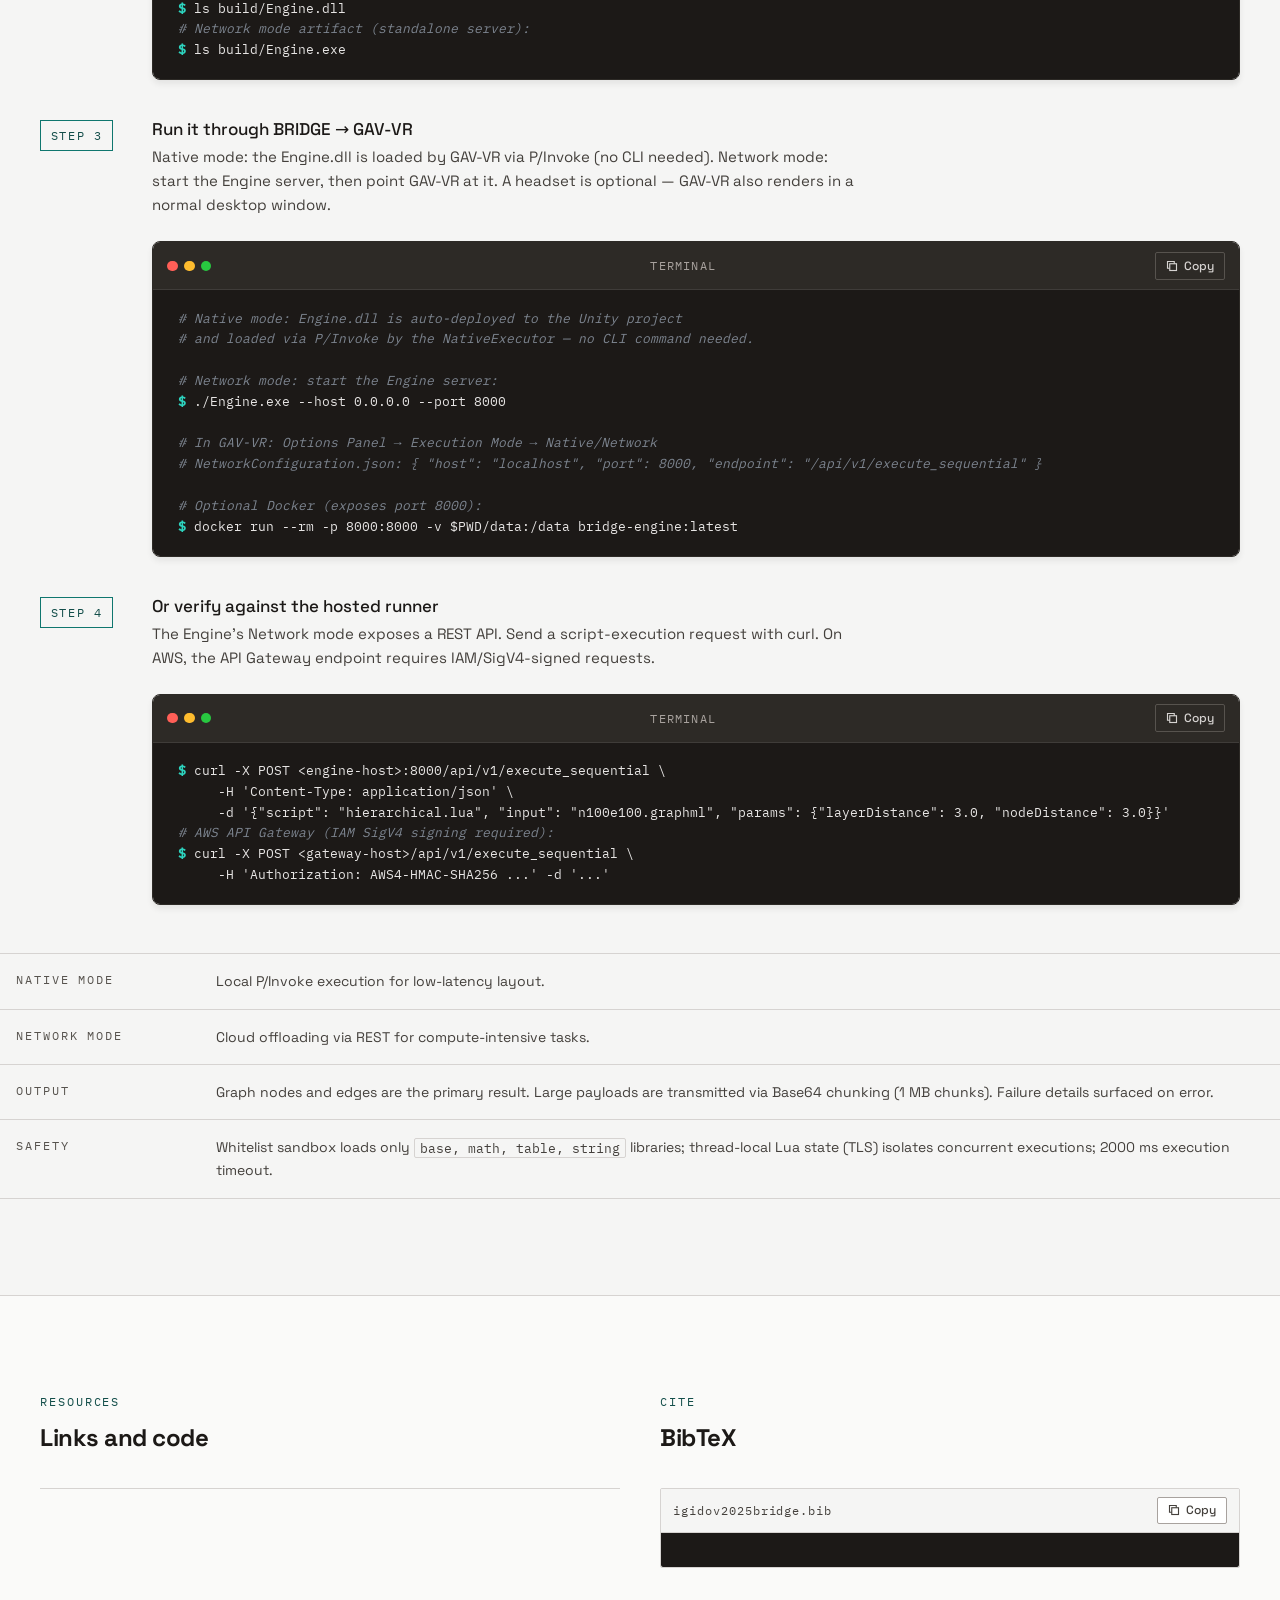
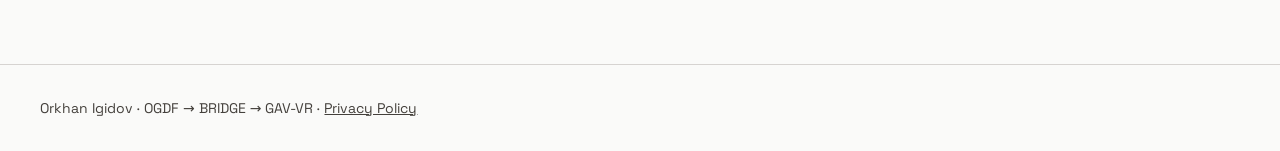
==== commit d448669c: "docs: update documentation and API references" ====
--- a/index.html
+++ b/index.html
@@ -47,7 +47,7 @@
             }
         }
     </script>
-    <script defer src="https://cloud.umami.is/script.js" data-website-id="b0d4f36b-e59e-4ef0-b8a6-f414ddff5cad"></script>
+    <script defer src="/stats.js" data-host-url="https://bridgeengine.tech" data-website-id="b0d4f36b-e59e-4ef0-b8a6-f414ddff5cad"></script>
 </head>
 
 <body>
@@ -252,7 +252,7 @@
 
                     <div class="custom-foot">
                         <p class="mode-note">Both sources are sent to the Engine for execution via
-                            <code>/api/v1/execute_script</code>. The Engine enforces a whitelist sandbox — only
+                            <code>/api/v1/execute_sequential</code>. The Engine enforces a whitelist sandbox — only
                             <code>base, math, table, string</code> libraries are loaded.
                         </p>
                         <button id="run-custom" class="btn btn--primary" type="button">Execute script</button>
@@ -351,7 +351,7 @@
                     <div class="contract-grid">
                         <div>
                             <p class="label">Endpoint</p>
-                            <p><code>POST /api/v1/execute_script</code> — the Engine's single documented route
+                            <p><code>POST /api/v1/execute_sequential</code> — the Engine's single documented route
                                 (mirroring the C++ ExecutionController). The request carries the Lua script name,
                                 the input graph, and script parameters.
                             </p>
@@ -909,7 +909,7 @@
 <span class="t-prompt">$</span> ./Engine.exe --host 0.0.0.0 --port 8000
 
 <span class="t-comment"># In GAV-VR: Options Panel → Execution Mode → Native/Network</span>
-<span class="t-comment"># NetworkConfiguration.json: { "host": "localhost", "port": 8000, "endpoint": "/api/v1/execute_script" }</span>
+<span class="t-comment"># NetworkConfiguration.json: { "host": "localhost", "port": 8000, "endpoint": "/api/v1/execute_sequential" }</span>
 
 <span class="t-comment"># Optional Docker (exposes port 8000):</span>
 <span class="t-prompt">$</span> docker run --rm -p 8000:8000 -v $PWD/data:/data bridge-engine:latest</code></pre>
@@ -934,11 +934,11 @@
                                             <path d="M11 5V2H2v9h3" stroke="currentColor" stroke-width="1.5" />
                                         </svg><span data-copy-label>Copy</span></button>
                                 </div>
-                                <pre><code><span class="t-prompt">$</span> curl -X POST &lt;engine-host&gt;:8000/api/v1/execute_script \
+                                <pre><code><span class="t-prompt">$</span> curl -X POST &lt;engine-host&gt;:8000/api/v1/execute_sequential \
      -H 'Content-Type: application/json' \
      -d '{"script": "hierarchical.lua", "input": "n100e100.graphml", "params": {"layerDistance": 3.0, "nodeDistance": 3.0}}'
 <span class="t-comment"># AWS API Gateway (IAM SigV4 signing required):</span>
-<span class="t-prompt">$</span> curl -X POST &lt;gateway-host&gt;/api/v1/execute_script \
+<span class="t-prompt">$</span> curl -X POST &lt;gateway-host&gt;/api/v1/execute_sequential \
      -H 'Authorization: AWS4-HMAC-SHA256 ...' -d '...'</code></pre>
                             </div>
                         </div>
